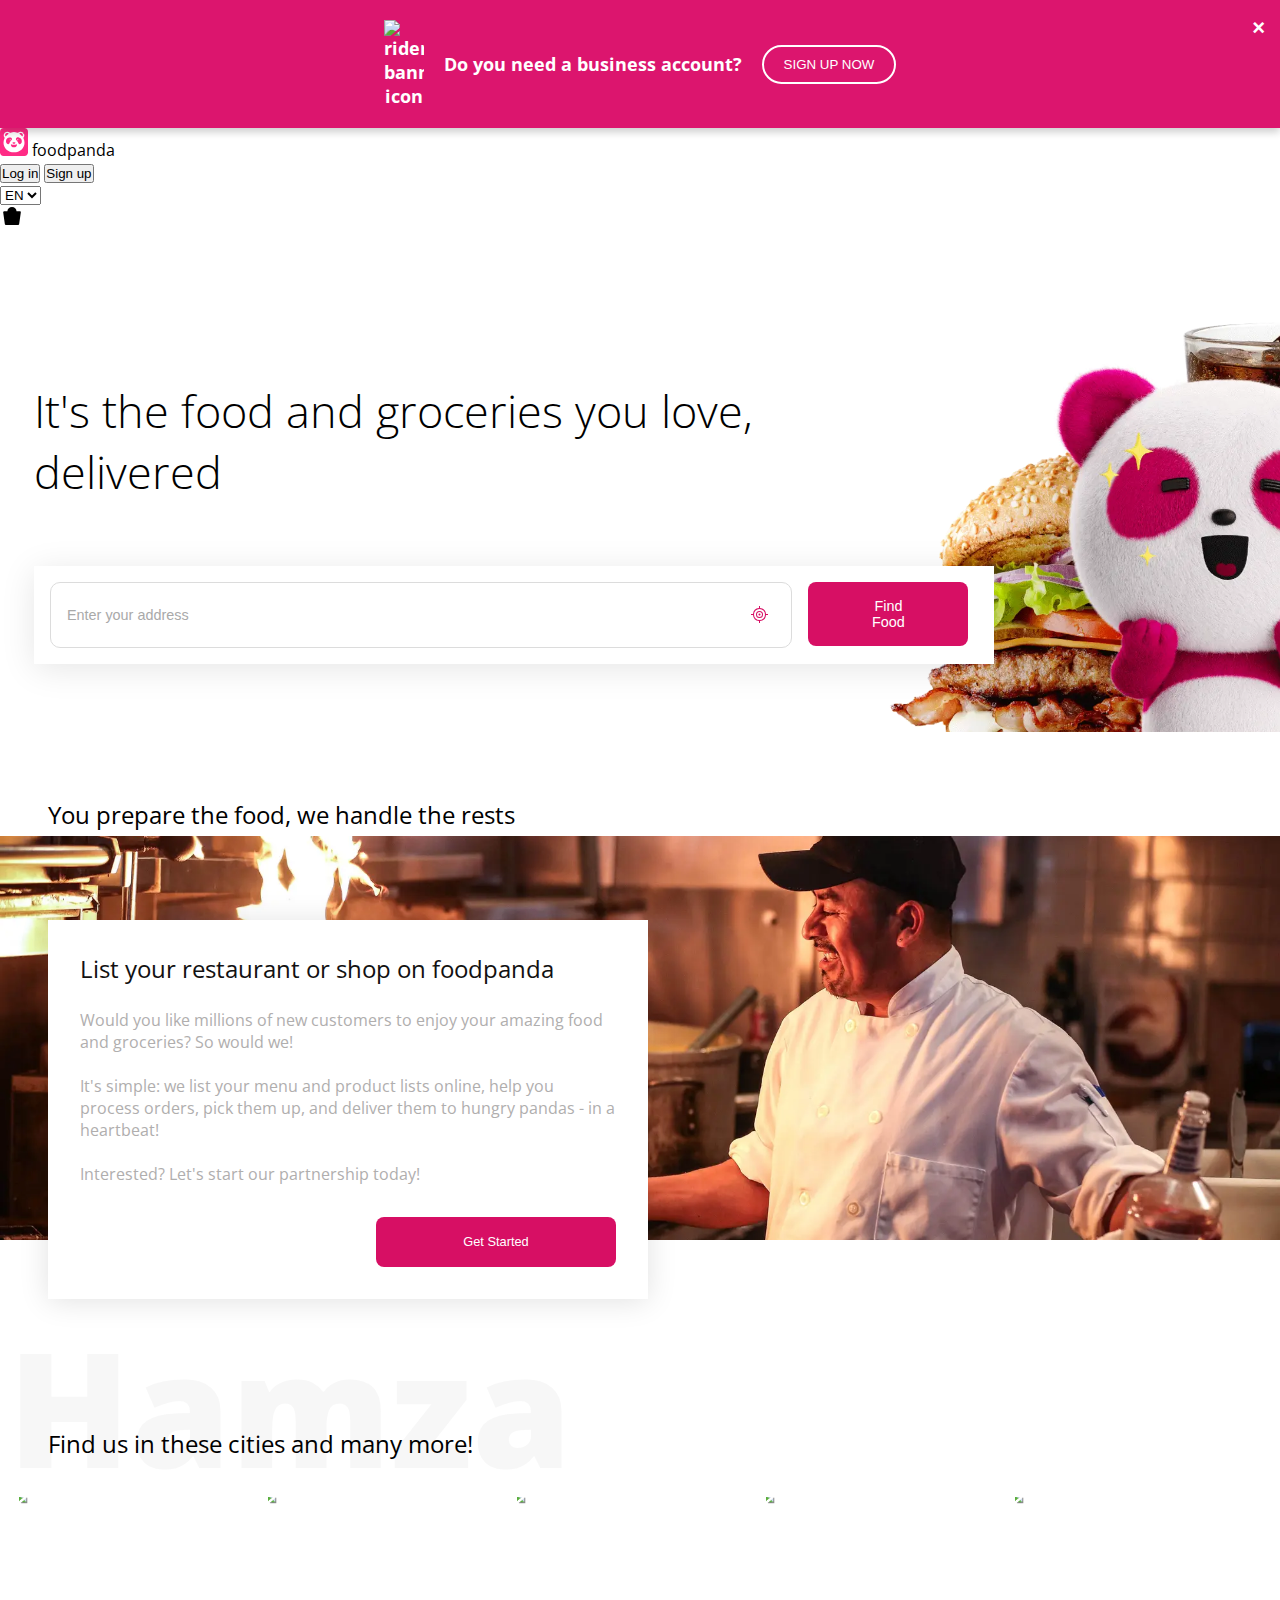
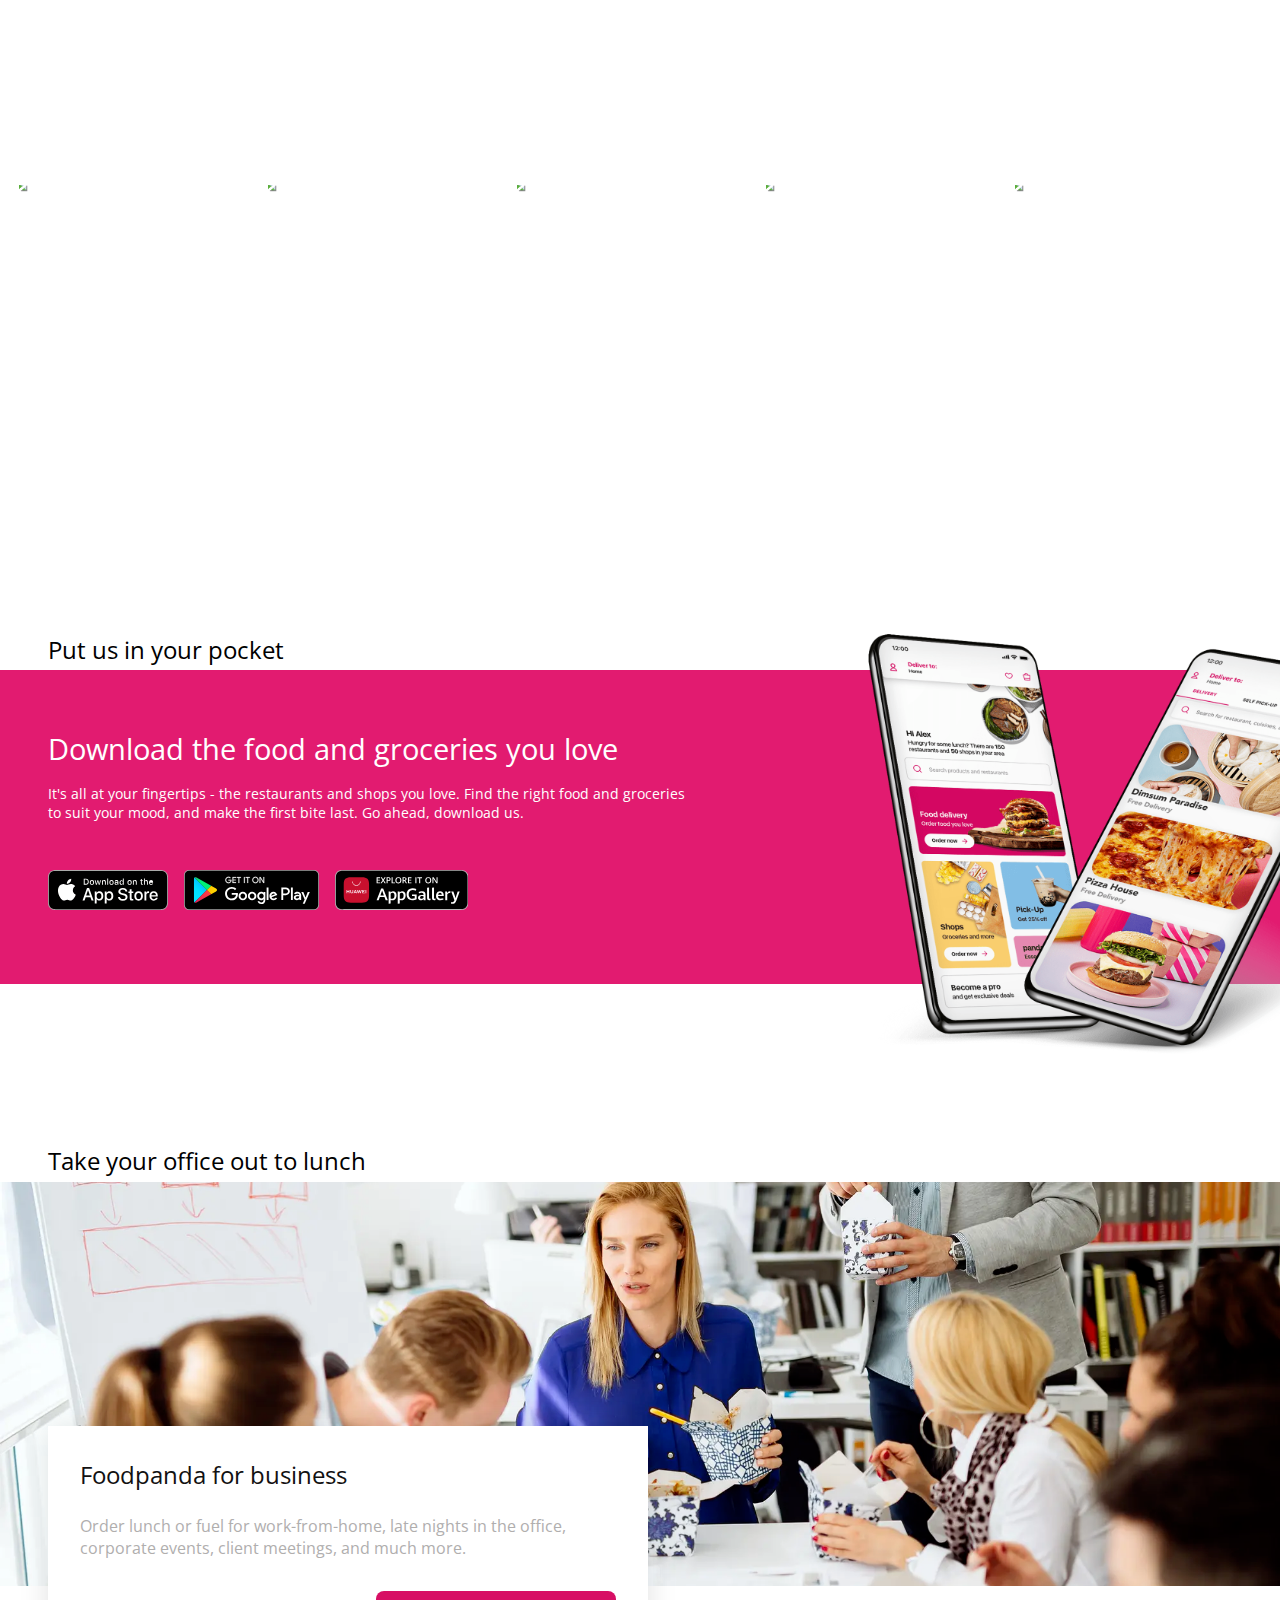
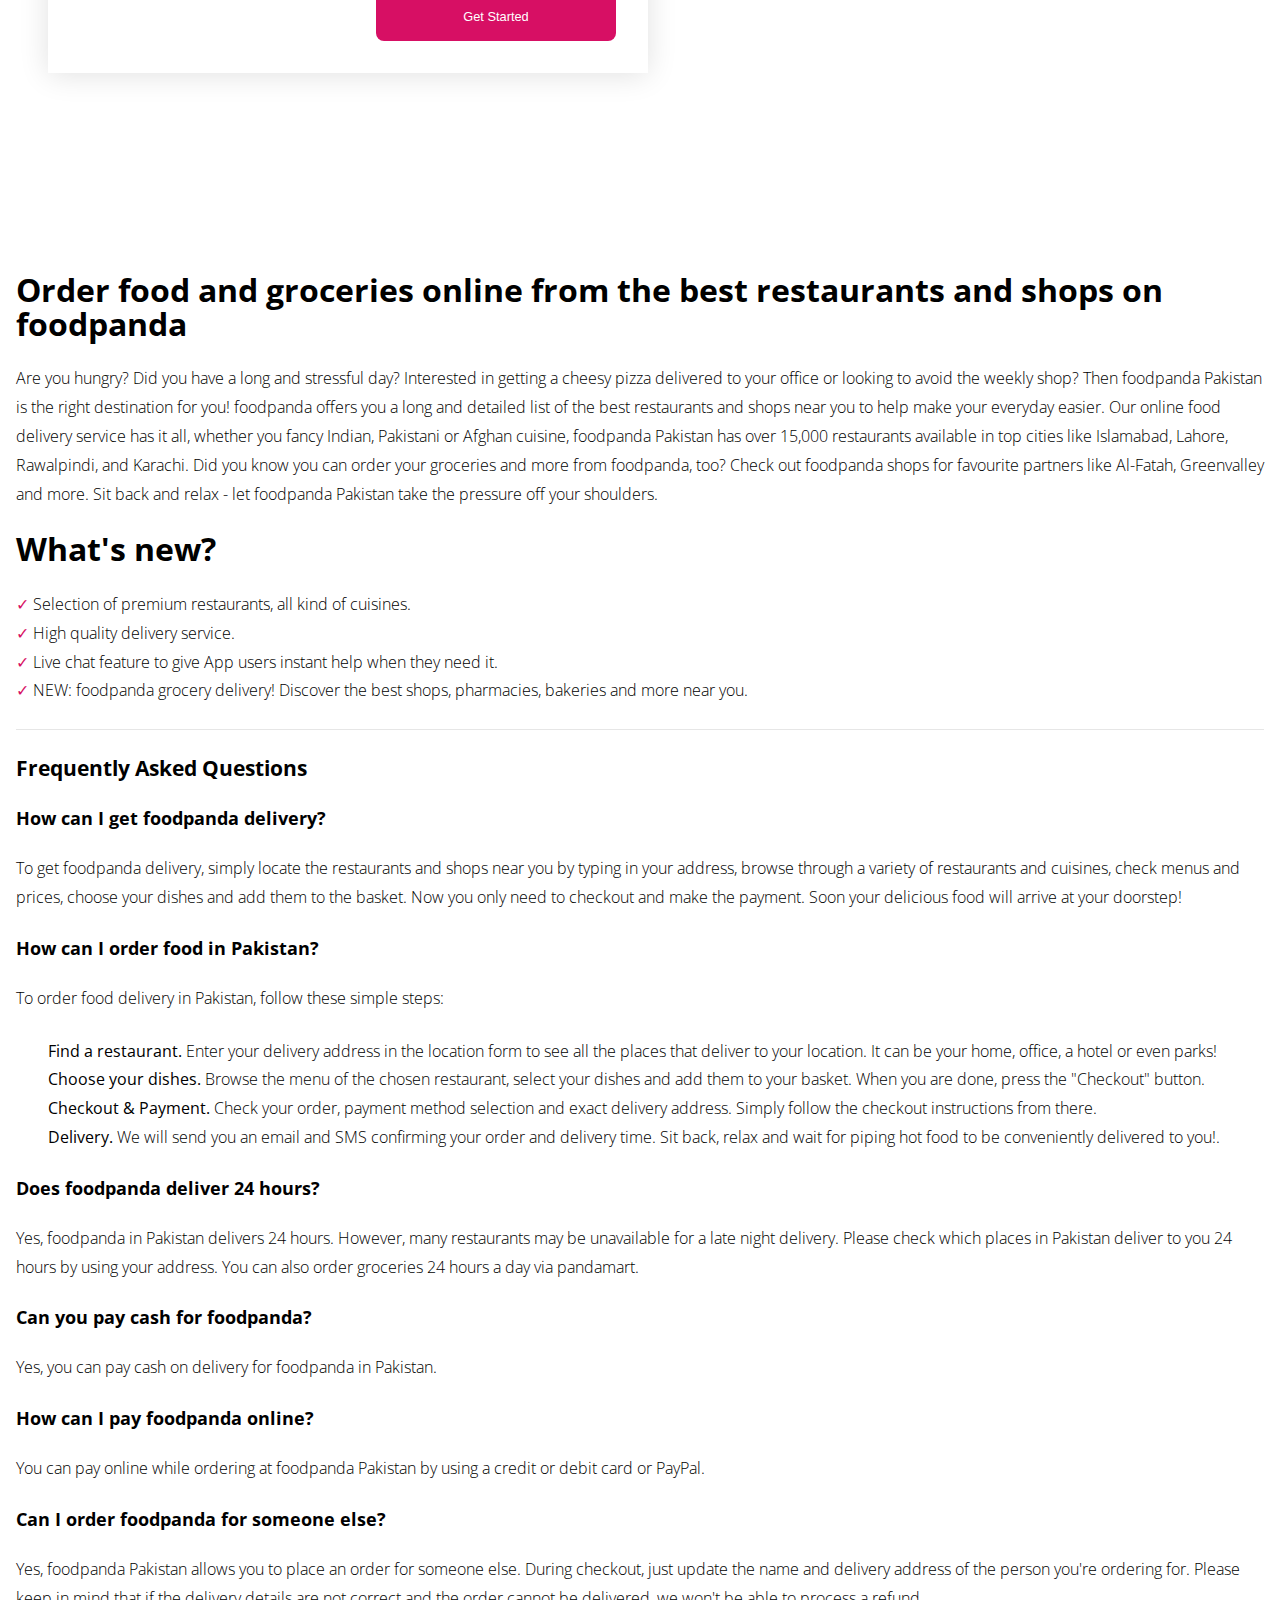
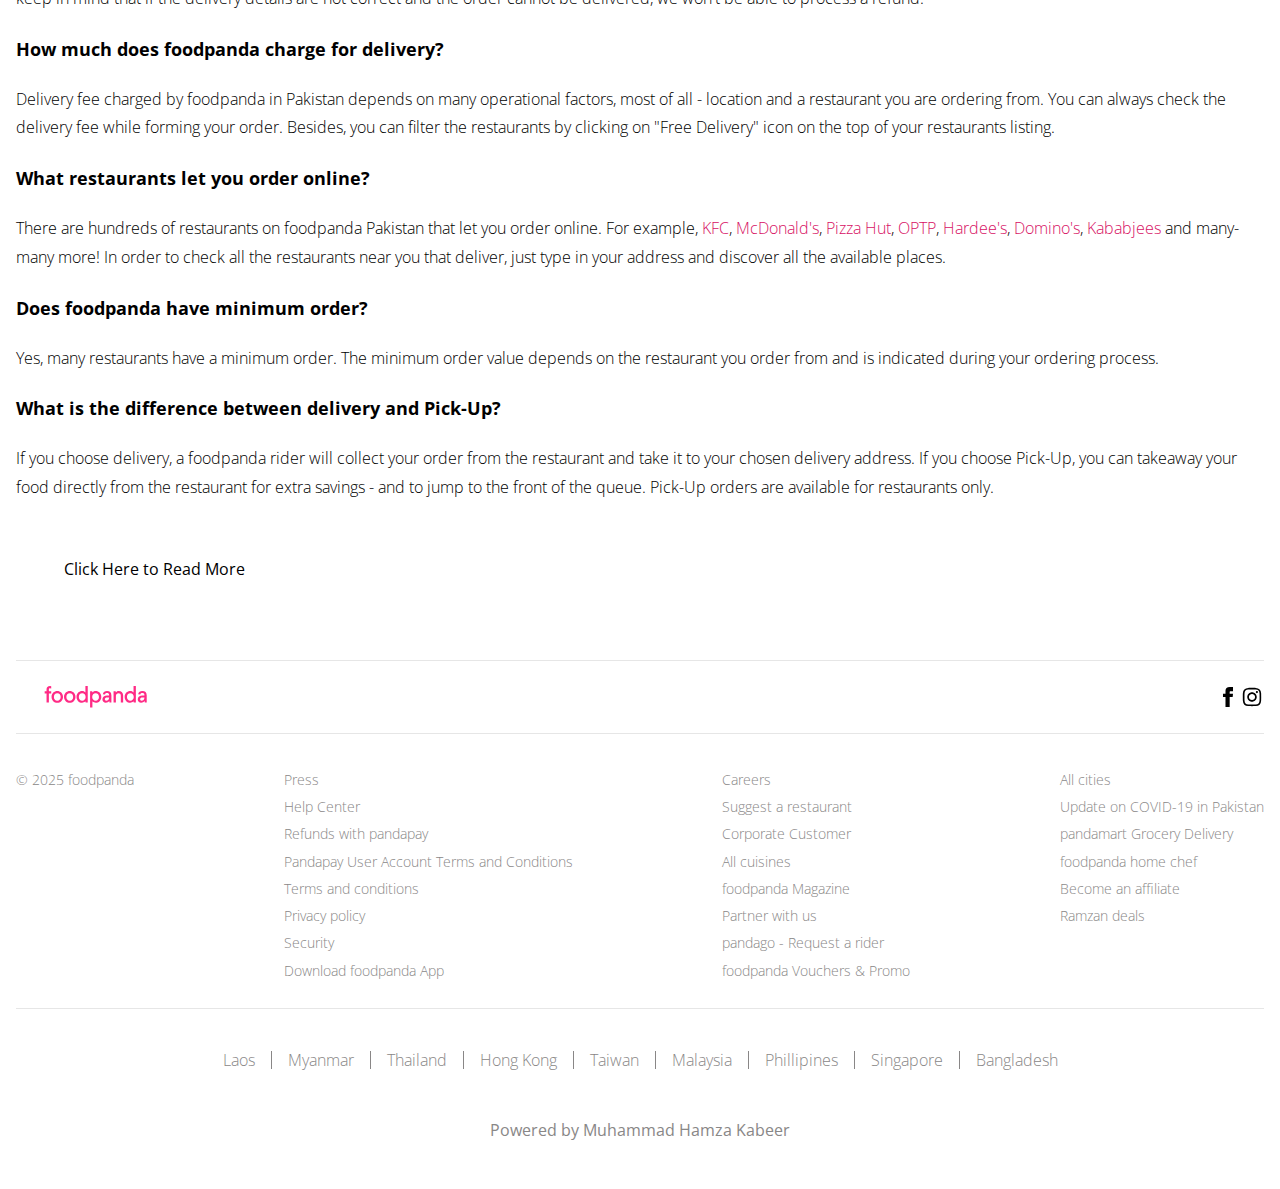
==== index.html @ baf52a38 "update" ====
<!DOCTYPE html>
<html lang="en">
  <head>
    <meta charset="UTF-8" />
    <meta http-equiv="X-UA-Compatible" content="IE=edge" />
    <meta name="viewport" content="width=device-width, initial-scale=1.0" />
    <link rel="icon" href="assets/images/favicon.png" type="image/png" />
    <title>Food Delivery in Pakistan | Order Food online on Foodpanda</title>
    <link rel="stylesheet" href="styles.css" />
    <link rel="preconnect" href="https://fonts.googleapis.com" />
    <link rel="preconnect" href="https://fonts.gstatic.com" crossorigin />
    <link
      href="https://fonts.googleapis.com/css2?family=Open+Sans:wght@300;400;500;600;700;800&display=swap"
      rel="stylesheet"
    />
    <style>
    .banner {
    display: flex;
    justify-content: center;
    align-items: center;
    gap: 20px;
    padding: 20px 40px;
    background-color: #dc156e;
    color: white;
    position: relative;
    box-shadow: 0 4px 8px rgba(0, 0, 0, 0.2);
    flex-wrap: wrap;
    text-align: center; /* Center text by default */
}

.banner-icon {
    margin-right: 10px;
    font-size: 24px;
}

.banner-text {
    display: flex;
    align-items: center;
    justify-content: center;
    font-size: 18px;
    font-weight: bold;
    text-align: center; /* Center text */
}

.signup-btn {
    padding: 10px 20px;
    background-color: transparent;
    border: 2px solid white;
    color: white;
    border-radius: 30px;
    cursor: pointer;
    transition: background-color 0.3s, transform 0.3s;
}

.signup-btn:hover {
    background-color: rgba(255, 255, 255, 0.2);
    transform: scale(1.05);
}

.close-btn {
    position: absolute;
    right: 15px;
    top: 15px;
    background: transparent;
    border: none;
    color: white;
    font-size: 22px;
    font-weight: bold;
    cursor: pointer;
    transition: color 0.3s;
}

.close-btn:hover {
    color: rgba(255, 255, 255, 0.7);
}

.button-bar {
    display: flex;
    justify-content: center; /* Center buttons on all screens */
    align-items: center;
    gap: 10px;
    padding: 10px 20px;
    background-color: white;
    box-shadow: 0 4px 8px rgba(0, 0, 0, 0.1);
    flex-wrap: wrap;
}

.button-bar button, .button-bar .dropdown, .button-bar .icon {
    background-color: transparent;
    border: 2px solid #e10061;
    padding: 5px 15px;
    border-radius: 20px;
    cursor: pointer;
    transition: background-color 0.3s, color 0.3s;
}

.button-bar .signup {
    background-color: #e10061;
    color: white;
}

.button-bar button:hover, .button-bar .dropdown:hover, .button-bar .icon:hover {
    background-color: #e10061;
    color: white;
}

.button-bar .dropdown, .button-bar .icon {
    border: none;
}

/* Media Queries for Small Screens */
@media (max-width: 600px) {
    .banner {
        padding: 10px 15px;
        flex-direction: column;
        gap: 8px;
    }

    .banner-text {
        font-size: 14px;
        margin: 5px 0;
    }

    .signup-btn {
        padding: 8px 12px;
        font-size: 14px;
        width: 100%; /* Full width on small screens */
        margin-top: 5px;
    }

    .close-btn {
        font-size: 18px;
        top: 10px;
        right: 10px;
    }

    .button-bar {
        gap: 5px;
        padding: 8px 10px;
        flex-direction: column; /* Stack buttons on small screens */
    }

    .button-bar button, .button-bar .dropdown, .button-bar .icon {
        padding: 6px 12px;
        font-size: 13px;
        width: 100%; /* Full width buttons */
    }
}


  </style>
  </head>
  <body>
    <div class="banner">
      <div class="banner-text">
        <img alt="rider-banner-icon" data-testid="rider-banner-icon" src="https://micro-assets.foodora.com/img/ic-rider-icon.svg" width="40px">&nbsp;&nbsp;&nbsp;
          Do you need a business account?
      </div>
      <button class="signup-btn">SIGN UP NOW</button>
      <button class="close-btn">&times;</button>
  </div>
<header class="fp-header">
        <!-- Logo -->
        <div class="fp-logo-container">
            <svg fill="none" xmlns="http://www.w3.org/2000/svg" viewBox="0 0 40 40" width="28" height="28" data-testid="brand-icon-icon" aria-hidden="true" focusable="false" class="logo-icon"><path d="M35 0H5C2.24 0 0 2.24 0 5v30c0 2.76 2.24 5 5 5h30c2.76 0 5-2.24 5-5V5c0-2.76-2.24-5-5-5Z" fill="#ff2b85"></path><path d="M14.58 17.53c.41-.04.71-.4.68-.81a.756.756 0 0 0-.81-.68c-.39.03-.68.35-.68.74.02.43.38.76.81.75Zm10.44-1.33c.12-.09.25-.14.4-.16.43-.02.79.32.81.75 0 .41-.33.75-.75.75s-.75-.33-.75-.75c0-.23.11-.45.29-.59Z" fill="#fff"></path><path fill-rule="evenodd" clip-rule="evenodd" d="M33.51 14.52v-.03c-.15-.3-.1-.65.12-.9a4.983 4.983 0 0 0 .89-4.78c-.06-.19-.34-.24-.61-.29-.26-.05-.52-.09-.62-.26-.09-.15-.06-.38 0-.63.02-.07.03-.13.04-.2.05-.26.07-.51-.06-.64s-.28-.26-.42-.37l-.09-.07c-1-.74-2.23-1.1-3.47-1.03-1.08.05-2.23.41-3.06 1.14-.4.29-.92.37-1.39.22l-.07-.02c-.84-.3-1.7-.52-2.58-.66a14.28 14.28 0 0 0-6.95.66h-.05c-.45.18-.96.1-1.35-.19-1.55-1.37-4.68-1.71-6.72.01-2.23 1.88-2.36 5.17-.71 7.1.22.25.26.6.12.9-.98 2-1.5 4.2-1.51 6.43 0 7.97 6.72 13.77 15 13.77 8.28 0 15-5.8 15-13.77 0-2.22-.52-4.41-1.49-6.41 0 0 0 .02-.01.02h-.01ZM19.9 20.19c1.19 0 2.15.26 2.15.72 0 .46-.96 1.5-2.15 1.5s-2.15-1.04-2.15-1.5c0-.46.96-.72 2.15-.72ZM7.86 11.8a.578.578 0 0 1-.18-.2c-.02-.03-.04-.07-.06-.1-.36-.66-.45-1.44-.23-2.16.42-1.41 1.92-2.24 3.35-2.05.37.05.74.17 1.07.35.14.08.26.17.37.28.04.04.08.09.1.15.02.09 0 .18-.07.25-.06.06-.14.11-.22.15-1.37.8-2.49 1.95-3.52 3.14-.17.19-.35.37-.61.19Zm3.66 11.33c-1.24-.14-2.32-1.45-2.73-2.77-.18-.58-.61-3.26 1.31-5.2.64-.64 1.54-1.21 2.79-1.59.41-.1.82-.15 1.24-.15.62 0 1.36.1 1.95.53 1.24.91 1.26 2.44.52 3.23s-2.4 2.59-2.83 4.06c-.42 1.47-1.01 2.04-2.26 1.9 0 0 .01-.01.01 0v-.01Zm8.4 4.43h-.04c-2.39-.01-4.32-1.7-4.32-3.4 0-.59.26-.89.89-.73.37.09 1.89.48 3.27.48h.35c1.35 0 2.82-.37 3.24-.48h.03c.64-.16.89.14.89.72 0 1.7-1.93 3.39-4.32 3.4h.01v.01Zm11.09-7.22c-.41 1.32-1.49 2.63-2.73 2.77-1.24.14-1.83-.42-2.26-1.9-.43-1.47-2.09-3.28-2.83-4.07-.74-.78-.72-2.32.52-3.23.58-.43 1.33-.53 1.95-.53.42 0 .83.05 1.24.15 1.25.38 2.15.94 2.79 1.58 1.92 1.94 1.49 4.62 1.31 5.2 0 0 .01.03 0 .03h.01Zm1.37-8.84-.06.1a.86.86 0 0 1-.18.2c-.26.18-.44 0-.61-.19-1.03-1.19-2.15-2.34-3.52-3.14a1.07 1.07 0 0 1-.22-.15.33.33 0 0 1-.08-.25c.02-.06.05-.11.1-.15.11-.11.23-.21.37-.28.33-.18.7-.3 1.07-.35 1.43-.19 2.93.64 3.35 2.05.21.72.13 1.5-.23 2.16h.01Z" fill="#fff"></path></svg>
                <path d="M35 0H5C2.24 0 0 2.24 0 5v30c0 2.76 2.24 5 5 5h30c2.76 0 5-2.24 5-5V5c0-2.76-2.24-5-5-5Z" fill="#ff2b85"></path>
                <path d="M14.58 17.53c.41-.04.71-.4.68-.81a.756.756 0 0 0-.81-.68c-.39.03-.68.35-.68.74.02.43.38.76.81.75Zm10.44-1.33c.12-.09.25-.14.4-.16.43-.02.79.32.81.75 0 .41-.33.75-.75.75s-.75-.33-.75-.75c0-.23.11-.45.29-.59Z" fill="#fff"></path>
            </svg>
            <span class="fp-logo-text">foodpanda</span>
        </div>
        <!-- Right Section -->
        <div class="fp-right-section">
            <button class="fp-login-btn">Log in</button>
            <button class="fp-signup-btn">Sign up</button>
            <div class="fp-language-select">
                <select>
                    <option value="">EN</option>
                    <option value="">FR</option>
                    <option value="">ES</option>
                    <option value="">DE</option>
                </select>
            </div>
            <div class="fp-cart-icon">
                <svg xmlns="http://www.w3.org/2000/svg" width="24" height="24" fill="currentColor" viewBox="0 0 24 24" style="cursor: pointer;">
                    <path d="M12.0021 2C14.5418 2 16.4241 3.6512 16.5538 6.15854H19.8491C20.4014 6.15854 20.8491 6.60625 20.8491 7.15854C20.8491 7.20585 20.8457 7.25311 20.8391 7.29996L19.1248 19.1414C19.0544 19.6341 18.6325 20 18.1348 20H5.86942C5.37176 20 4.94984 19.6341 4.87947 19.1414L3.16518 7.29996C3.08707 6.75322 3.46697 6.24669 4.0137 6.16859C4.06055 6.16189 4.10781 6.15854 4.15513 6.15854L7.36129 6.16397C7.49108 3.65663 9.46248 2 12.0021 2Z"></path>
                </svg>
            </div>
        </div>
    </header>
    

    <main>
      <!-- Hero -->
      <section class="hero">
        <div class="bg-wrapper"></div>
        <div class="max-w-xl">
          <h3>It's the food and groceries you love, delivered</h3>
          <div class="actions">
            <div class="input-container">
              <input type="text" placeholder="Enter your address" />
              <svg
                aria-hidden="true"
                focusable="false"
                class="fl-neutral-secondary"
                width="24"
                height="24"
                xmlns="http://www.w3.org/2000/svg"
                xmlns:xlink="http://www.w3.org/1999/xlink"
                viewBox="0 0 24 24"
                id="locate-me"
              >
                <defs>
                  <path
                    fill="#d70f64"
                    d="M11.5 18a5.5 5.5 0 100-11 5.5 5.5 0 000 11zM12 4v2.019a6.501 6.501 0 015.981 5.982L20 12v1h-2.019a6.501 6.501 0 01-5.98 5.981L12 21h-1v-2.019a6.501 6.501 0 01-5.981-5.98L3 13v-1h2.019A6.501 6.501 0 0111 6.02L11 4h1zm-.5 11a2.5 2.5 0 100-5 2.5 2.5 0 000 5zm0 1a3.5 3.5 0 110-7 3.5 3.5 0 010 7zm0-2.5a1 1 0 100-2 1 1 0 000 2z"
                    id="sIcLocateRound"
                  ></path>
                </defs>
                <use xlink:href="#sIcLocateRound" fill-rule="evenodd"></use>
              </svg>
            </div>
            <button>Find Food</button>
          </div>
        </div>
      </section>

      <!-- Partners -->
      <section class="partners">
        <div class="max-w-xl">
          
          <p class="caption">You prepare the food, we handle the rests</p>
        </div>

        <div class="background-image"></div>
        <div class="max-w-xl">
          <div class="content">
            <p class="header-text">List your restaurant or shop on foodpanda</p>
            <p>
              Would you like millions of new customers to enjoy your amazing
              food and groceries? So would we!
            </p>
            <br />
            <p>
              It's simple: we list your menu and product lists online, help you
              process orders, pick them up, and deliver them to hungry pandas -
              in a heartbeat!
            </p>
            <br />
            <p>Interested? Let's start our partnership today!</p>
            <button>Get Started</button>
          </div>
        </div>
      </section>

      <!-- Cities -->
      <section class="partners cities">
        <div class="max-w-xl">
          <p class="backdrop-text">Hamza</p>
          <p class="caption">Find us in these cities and many more!</p>
          <div class="container">
            <div class="card K">
              <img
                src="https://images.deliveryhero.io/image/foodpanda/city-tile-pk/Karachi.jpg?width=400&height=400"
                alt=""
              />
              <p>Karachi</p>
              <span class="arrow-box"
                ><svg
                  class="svg-stroke-container"
                  aria-hidden="true"
                  focusable="false"
                  xmlns="http://www.w3.org/2000/svg"
                  width="20"
                  height="18"
                  viewBox="0 0 20 18"
                >
                  <g
                    fill="none"
                    fill-rule="evenodd"
                    stroke="#FFFFFF"
                    stroke-width="2"
                    transform="translate(1 1)"
                    stroke-linecap="round"
                  >
                    <path d="M0,8 L17.5,8"></path>
                    <polyline
                      points="4.338 13.628 15.628 13.628 15.628 2.338"
                      stroke-linejoin="round"
                      transform="rotate(-45 9.983 7.983)"
                    ></polyline>
                  </g>
                </svg>
              </span>
            </div>

            <div class="card L">
              <img
                src="https://images.deliveryhero.io/image/foodpanda/city-tile-pk/Lahore.jpg?width=400&height=400"
                alt=""
              />
              <p>Lahore</p>
              <span class="arrow-box"
                ><svg
                  class="svg-stroke-container"
                  aria-hidden="true"
                  focusable="false"
                  xmlns="http://www.w3.org/2000/svg"
                  width="20"
                  height="18"
                  viewBox="0 0 20 18"
                >
                  <g
                    fill="none"
                    fill-rule="evenodd"
                    stroke="#FFFFFF"
                    stroke-width="2"
                    transform="translate(1 1)"
                    stroke-linecap="round"
                  >
                    <path d="M0,8 L17.5,8"></path>
                    <polyline
                      points="4.338 13.628 15.628 13.628 15.628 2.338"
                      stroke-linejoin="round"
                      transform="rotate(-45 9.983 7.983)"
                    ></polyline>
                  </g>
                </svg>
              </span>
            </div>

            <div class="card I">
              <img
                src="https://images.deliveryhero.io/image/foodpanda/city-tile-pk/Islamabad.jpg?width=400&height=400"
                alt=""
              />
              <p>Islamabad</p>
              <span class="arrow-box"
                ><svg
                  class="svg-stroke-container"
                  aria-hidden="true"
                  focusable="false"
                  xmlns="http://www.w3.org/2000/svg"
                  width="20"
                  height="18"
                  viewBox="0 0 20 18"
                >
                  <g
                    fill="none"
                    fill-rule="evenodd"
                    stroke="#FFFFFF"
                    stroke-width="2"
                    transform="translate(1 1)"
                    stroke-linecap="round"
                  >
                    <path d="M0,8 L17.5,8"></path>
                    <polyline
                      points="4.338 13.628 15.628 13.628 15.628 2.338"
                      stroke-linejoin="round"
                      transform="rotate(-45 9.983 7.983)"
                    ></polyline>
                  </g>
                </svg>
              </span>
            </div>

            <div class="card R">
              <img
                src="https://images.deliveryhero.io/image/foodpanda/city-tile-pk/Rawalpindi.jpg?width=400&height=400"
                alt=""
              />
              <p>Rawalpindi</p>
              <span class="arrow-box"
                ><svg
                  class="svg-stroke-container"
                  aria-hidden="true"
                  focusable="false"
                  xmlns="http://www.w3.org/2000/svg"
                  width="20"
                  height="18"
                  viewBox="0 0 20 18"
                >
                  <g
                    fill="none"
                    fill-rule="evenodd"
                    stroke="#FFFFFF"
                    stroke-width="2"
                    transform="translate(1 1)"
                    stroke-linecap="round"
                  >
                    <path d="M0,8 L17.5,8"></path>
                    <polyline
                      points="4.338 13.628 15.628 13.628 15.628 2.338"
                      stroke-linejoin="round"
                      transform="rotate(-45 9.983 7.983)"
                    ></polyline>
                  </g>
                </svg>
              </span>
            </div>

            <div class="card F">
              <img
                src="https://images.deliveryhero.io/image/foodpanda/city-tile-pk/Faisalabad.jpg?width=400&height=400"
                alt=""
              />
              <p>Faisalabad</p>
              <span class="arrow-box"
                ><svg
                  class="svg-stroke-container"
                  aria-hidden="true"
                  focusable="false"
                  xmlns="http://www.w3.org/2000/svg"
                  width="20"
                  height="18"
                  viewBox="0 0 20 18"
                >
                  <g
                    fill="none"
                    fill-rule="evenodd"
                    stroke="#FFFFFF"
                    stroke-width="2"
                    transform="translate(1 1)"
                    stroke-linecap="round"
                  >
                    <path d="M0,8 L17.5,8"></path>
                    <polyline
                      points="4.338 13.628 15.628 13.628 15.628 2.338"
                      stroke-linejoin="round"
                      transform="rotate(-45 9.983 7.983)"
                    ></polyline>
                  </g>
                </svg>
              </span>
            </div>

            <div class="card M">
              <img
                src="https://images.deliveryhero.io/image/foodpanda/city-tile-pk/Multan.jpg?width=400&height=400"
                alt=""
              />
              <p>Multan</p>
              <span class="arrow-box"
                ><svg
                  class="svg-stroke-container"
                  aria-hidden="true"
                  focusable="false"
                  xmlns="http://www.w3.org/2000/svg"
                  width="20"
                  height="18"
                  viewBox="0 0 20 18"
                >
                  <g
                    fill="none"
                    fill-rule="evenodd"
                    stroke="#FFFFFF"
                    stroke-width="2"
                    transform="translate(1 1)"
                    stroke-linecap="round"
                  >
                    <path d="M0,8 L17.5,8"></path>
                    <polyline
                      points="4.338 13.628 15.628 13.628 15.628 2.338"
                      stroke-linejoin="round"
                      transform="rotate(-45 9.983 7.983)"
                    ></polyline>
                  </g>
                </svg>
              </span>
            </div>

            <div class="card H">
              <img
                src="https://images.deliveryhero.io/image/foodpanda/city-tile-pk/Hyderabad.jpg?width=400&height=400"
                alt=""
              />
              <p>Hyderabad</p>
              <span class="arrow-box"
                ><svg
                  class="svg-stroke-container"
                  aria-hidden="true"
                  focusable="false"
                  xmlns="http://www.w3.org/2000/svg"
                  width="20"
                  height="18"
                  viewBox="0 0 20 18"
                >
                  <g
                    fill="none"
                    fill-rule="evenodd"
                    stroke="#FFFFFF"
                    stroke-width="2"
                    transform="translate(1 1)"
                    stroke-linecap="round"
                  >
                    <path d="M0,8 L17.5,8"></path>
                    <polyline
                      points="4.338 13.628 15.628 13.628 15.628 2.338"
                      stroke-linejoin="round"
                      transform="rotate(-45 9.983 7.983)"
                    ></polyline>
                  </g>
                </svg>
              </span>
            </div>

            <div class="card S">
              <img
                src="https://images.deliveryhero.io/image/foodpanda/city-tile-pk/Sialkot.jpg?width=400&height=400"
                alt=""
              />
              <p>Sialkot</p>
              <span class="arrow-box"
                ><svg
                  class="svg-stroke-container"
                  aria-hidden="true"
                  focusable="false"
                  xmlns="http://www.w3.org/2000/svg"
                  width="20"
                  height="18"
                  viewBox="0 0 20 18"
                >
                  <g
                    fill="none"
                    fill-rule="evenodd"
                    stroke="#FFFFFF"
                    stroke-width="2"
                    transform="translate(1 1)"
                    stroke-linecap="round"
                  >
                    <path d="M0,8 L17.5,8"></path>
                    <polyline
                      points="4.338 13.628 15.628 13.628 15.628 2.338"
                      stroke-linejoin="round"
                      transform="rotate(-45 9.983 7.983)"
                    ></polyline>
                  </g>
                </svg>
              </span>
            </div>

            <div class="card P">
              <img
                src="https://images.deliveryhero.io/image/foodpanda/city-tile-pk/Peshawar.jpg?width=400&height=400"
                alt=""
              />
              <p>Peshawar</p>
              <span class="arrow-box"
                ><svg
                  class="svg-stroke-container"
                  aria-hidden="true"
                  focusable="false"
                  xmlns="http://www.w3.org/2000/svg"
                  width="20"
                  height="18"
                  viewBox="0 0 20 18"
                >
                  <g
                    fill="none"
                    fill-rule="evenodd"
                    stroke="#FFFFFF"
                    stroke-width="2"
                    transform="translate(1 1)"
                    stroke-linecap="round"
                  >
                    <path d="M0,8 L17.5,8"></path>
                    <polyline
                      points="4.338 13.628 15.628 13.628 15.628 2.338"
                      stroke-linejoin="round"
                      transform="rotate(-45 9.983 7.983)"
                    ></polyline>
                  </g>
                </svg>
              </span>
            </div>

            <div class="card S">
              <img
                src="https://images.deliveryhero.io/image/foodpanda/city-tile-pk/Sukkur.jpg?width=400&height=400"
                alt=""
              />
              <p>Sukhur</p>
              <span class="arrow-box"
                ><svg
                  class="svg-stroke-container"
                  aria-hidden="true"
                  focusable="false"
                  xmlns="http://www.w3.org/2000/svg"
                  width="20"
                  height="18"
                  viewBox="0 0 20 18"
                >
                  <g
                    fill="none"
                    fill-rule="evenodd"
                    stroke="#FFFFFF"
                    stroke-width="2"
                    transform="translate(1 1)"
                    stroke-linecap="round"
                  >
                    <path d="M0,8 L17.5,8"></path>
                    <polyline
                      points="4.338 13.628 15.628 13.628 15.628 2.338"
                      stroke-linejoin="round"
                      transform="rotate(-45 9.983 7.983)"
                    ></polyline>
                  </g>
                </svg>
              </span>
            </div>
          </div>
        </div>
      </section>

      <!-- App -->
      <section class="partners app">
        <div class="max-w-xl">
      
          <p class="caption">Put us in your pocket</p>
        </div>
        <div class="container">
          <div class="max-w-xl">
            <div class="image-container">
              <img src="assets/images/phones.png" alt="" />
            </div>
            <div class="content-container">
              <p class="sub-heading">
                Download the food and groceries you love
              </p>
              <p class="text">
                It's all at your fingertips - the restaurants and shops you
                love. Find the right food and groceries to suit your mood, and
                make the first bite last. Go ahead, download us.
              </p>
              <div class="buttons-container">
                <!-- App Store Button -->
                <svg
                  aria-hidden="true"
                  focusable="false"
                  width="120"
                  height="40"
                  viewBox="0 0 120 40"
                  xmlns="http://www.w3.org/2000/svg"
                >
                  <g fill="none" fill-rule="evenodd">
                    <path
                      d="M110.443 0H9.562c-.368 0-.731 0-1.098.002-.307.002-.612.008-.922.013-.668.016-1.343.057-2.01.176a6.462 6.462 0 00-4.711 3.43 6.623 6.623 0 00-.626 1.905C.075 6.19.032 6.861.015 7.53c-.009.308-.01.616-.015.922v23.139c.005.31.006.611.015.921.017.671.06 1.342.18 2.004.117.671.314 1.3.626 1.907a6.24 6.24 0 001.183 1.616 6.293 6.293 0 001.622 1.18c.612.312 1.236.51 1.906.632.667.119 1.342.158 2.01.176.31.007.615.011.922.011.367.002.73.002 1.098.002h100.881c.362 0 .727 0 1.087-.002.307 0 .62-.004.926-.011.672-.018 1.346-.057 2.005-.176a6.854 6.854 0 001.914-.632 6.328 6.328 0 001.622-1.18c.477-.47.875-1.02 1.184-1.616a6.563 6.563 0 00.62-1.907c.125-.662.163-1.333.188-2.004.003-.31.003-.611.003-.921.008-.365.008-.726.008-1.096V9.545c0-.366 0-.73-.008-1.093 0-.306 0-.614-.003-.922-.025-.67-.063-1.34-.188-2.004a6.58 6.58 0 00-.62-1.904 6.489 6.489 0 00-2.806-2.803A6.845 6.845 0 00114.46.19c-.66-.119-1.333-.16-2.005-.176-.306-.005-.619-.011-.926-.013C111.17 0 110.805 0 110.443 0"
                      fill="#A9AAA9"
                    ></path>
                    <path
                      d="M8.469 39.164c-.306 0-.604-.004-.907-.01-.561-.016-1.226-.048-1.875-.164a5.889 5.889 0 01-1.66-.549 5.388 5.388 0 01-1.402-1.017 5.335 5.335 0 01-1.024-1.398 5.75 5.75 0 01-.544-1.659C.935 33.694.904 33.011.89 32.49a76.244 76.244 0 01-.015-.913V8.452s.01-.691.015-.894c.014-.525.045-1.208.166-1.874a5.724 5.724 0 01.545-1.664 5.343 5.343 0 011.018-1.4 5.583 5.583 0 013.064-1.568c.676-.12 1.36-.151 1.881-.164L8.47.876h103.056l.916.013c.514.012 1.2.043 1.864.162a5.987 5.987 0 011.676.549c.514.263.985.606 1.395 1.017a5.54 5.54 0 011.027 1.405 5.8 5.8 0 01.537 1.65c.115.632.151 1.28.174 1.89.003.283.003.588.003.89.009.376.009.733.009 1.094v20.95c0 .363 0 .718-.01 1.076 0 .325 0 .623-.003.93-.022.59-.058 1.238-.172 1.855a5.75 5.75 0 01-.541 1.672c-.27.52-.614.99-1.018 1.387-.415.419-.886.76-1.403 1.023a5.883 5.883 0 01-1.674.55c-.642.117-1.307.15-1.874.164-.293.007-.602.011-.9.011l-1.088.002L8.47 39.164"
                      fill="#000"
                    ></path>
                    <path
                      d="M24.839 20.321c-.026-2.753 2.258-4.094 2.363-4.157-1.293-1.882-3.3-2.139-4.003-2.159-1.684-.177-3.316 1.006-4.175 1.006-.874 0-2.195-.989-3.618-.959-1.831.028-3.546 1.087-4.485 2.73-1.94 3.352-.493 8.278 1.364 10.987.93 1.327 2.016 2.81 3.438 2.756 1.39-.057 1.91-.885 3.59-.885 1.663 0 2.15.885 3.6.852 1.492-.024 2.433-1.333 3.33-2.672 1.074-1.52 1.506-3.02 1.523-3.095-.035-.012-2.9-1.102-2.927-4.404M22.099 12.223c.748-.934 1.26-2.204 1.118-3.494-1.083.048-2.437.747-3.217 1.661-.69.805-1.306 2.124-1.147 3.365 1.216.09 2.466-.613 3.246-1.532M42.42 27.167h-4.746l-1.14 3.36h-2.01l4.496-12.43h2.09l4.495 12.43H43.56z"
                      fill="#FFFFFE"
                    ></path>
                    <path
                      fill="#000"
                      d="M38.166 25.617h3.762l-1.855-5.453h-.05z"
                    ></path>
                    <path
                      d="M55.315 25.996c0 2.816-1.51 4.626-3.79 4.626-1.293 0-2.32-.578-2.856-1.586h-.043v4.488h-1.864v-12.06h1.804v1.507h.034c.519-.972 1.624-1.602 2.891-1.602 2.305 0 3.824 1.818 3.824 4.627z"
                      fill="#FFFFFE"
                    ></path>
                    <path
                      d="M53.4 25.996c0-1.835-.951-3.041-2.4-3.041-1.424 0-2.382 1.231-2.382 3.041 0 1.826.958 3.049 2.382 3.049 1.449 0 2.4-1.198 2.4-3.049z"
                      fill="#000"
                    ></path>
                    <path
                      d="M65.307 25.996c0 2.816-1.51 4.626-3.789 4.626-1.293 0-2.32-.578-2.856-1.586h-.043v4.488h-1.864v-12.06h1.804v1.507h.034c.519-.972 1.623-1.602 2.891-1.602 2.305 0 3.823 1.818 3.823 4.627z"
                      fill="#FFFFFE"
                    ></path>
                    <path
                      d="M63.391 25.996c0-1.835-.95-3.041-2.398-3.041-1.424 0-2.382 1.231-2.382 3.041 0 1.826.958 3.049 2.382 3.049 1.449 0 2.398-1.198 2.398-3.049z"
                      fill="#000"
                    ></path>
                    <path
                      d="M71.912 27.063c.138 1.233 1.338 2.042 2.977 2.042 1.571 0 2.701-.809 2.701-1.92 0-.966-.682-1.543-2.295-1.939l-1.615-.388c-2.286-.552-3.348-1.619-3.348-3.352 0-2.144 1.873-3.617 4.532-3.617 2.631 0 4.435 1.473 4.495 3.617h-1.881c-.112-1.24-1.14-1.989-2.64-1.989-1.503 0-2.53.758-2.53 1.86 0 .88.656 1.397 2.262 1.793l1.372.335c2.555.604 3.617 1.628 3.617 3.447 0 2.325-1.856 3.782-4.808 3.782-2.761 0-4.627-1.423-4.747-3.671h1.908M83.58 19.32v2.143h1.727v1.474H83.58v4.996c0 .777.346 1.138 1.105 1.138.19 0 .492-.026.613-.043v1.464c-.207.053-.62.087-1.035.087-1.838 0-2.555-.69-2.555-2.447v-5.195h-1.32v-1.474h1.32V19.32h1.872M86.307 25.996c0-2.852 1.682-4.644 4.306-4.644 2.632 0 4.307 1.792 4.307 4.644 0 2.859-1.666 4.643-4.307 4.643-2.64 0-4.306-1.784-4.306-4.643z"
                      fill="#FFFFFE"
                    ></path>
                    <path
                      d="M93.02 25.996c0-1.956-.897-3.111-2.407-3.111s-2.407 1.163-2.407 3.111c0 1.964.896 3.11 2.407 3.11 1.51 0 2.407-1.146 2.407-3.11z"
                      fill="#000"
                    ></path>
                    <path
                      d="M96.456 21.463h1.778v1.543h.043c.285-1.025 1.113-1.637 2.183-1.637.268 0 .492.035.64.07v1.74c-.148-.06-.476-.113-.838-.113-1.2 0-1.942.81-1.942 2.085v5.375h-1.864v-9.063M109.691 27.865c-.25 1.645-1.855 2.774-3.909 2.774-2.641 0-4.28-1.766-4.28-4.6 0-2.843 1.648-4.687 4.202-4.687 2.512 0 4.091 1.723 4.091 4.47v.638h-6.413v.113c0 1.55.976 2.566 2.443 2.566 1.035 0 1.847-.49 2.097-1.274h1.77z"
                      fill="#FFFFFE"
                    ></path>
                    <path
                      d="M103.391 25.16h4.54c-.044-1.387-.932-2.3-2.227-2.3-1.286 0-2.217.93-2.313 2.3z"
                      fill="#000"
                    ></path>
                    <path
                      d="M37.932 8.74c1.775 0 2.816 1.088 2.816 2.968 0 1.908-1.033 3.005-2.816 3.005h-2.16V8.74h2.16z"
                      fill="#FFFFFE"
                    ></path>
                    <path
                      d="M36.7 13.868h1.129c1.251 0 1.972-.778 1.972-2.148 0-1.35-.733-2.136-1.972-2.136H36.7v4.284z"
                      fill="#000"
                    ></path>
                    <path
                      d="M41.798 12.456c0-1.452.812-2.338 2.131-2.338 1.315 0 2.128.886 2.128 2.338 0 1.462-.81 2.344-2.128 2.344-1.323 0-2.131-.882-2.131-2.344z"
                      fill="#FFFFFE"
                    ></path>
                    <path
                      d="M45.14 12.456c0-.977-.44-1.547-1.211-1.547-.775 0-1.21.57-1.21 1.547 0 .985.435 1.553 1.21 1.553.771 0 1.211-.572 1.211-1.553z"
                      fill="#000"
                    ></path>
                    <path
                      fill="#FFFFFE"
                      d="M51.718 14.713h-.925l-.932-3.32h-.072l-.928 3.32h-.916L46.7 10.205h.904l.809 3.44h.067l.928-3.44h.855l.928 3.44h.07l.806-3.44h.891l-1.24 4.508M54.005 10.205h.858v.716h.066c.22-.5.668-.803 1.348-.803 1.007 0 1.563.604 1.563 1.677v2.918h-.892v-2.695c0-.725-.314-1.085-.974-1.085-.66 0-1.078.44-1.078 1.142v2.638h-.89v-4.508M59.26 14.713h.891V8.445h-.891zM61.39 12.456c0-1.452.812-2.338 2.13-2.338 1.316 0 2.129.886 2.129 2.338 0 1.462-.81 2.344-2.128 2.344-1.323 0-2.131-.882-2.131-2.344z"
                    ></path>
                    <path
                      d="M64.732 12.456c0-.977-.44-1.547-1.211-1.547-.775 0-1.21.57-1.21 1.547 0 .985.435 1.553 1.21 1.553.771 0 1.211-.572 1.211-1.553z"
                      fill="#000"
                    ></path>
                    <path
                      d="M66.587 13.437c0-.81.605-1.279 1.68-1.345l1.223-.07v-.39c0-.475-.315-.744-.924-.744-.497 0-.842.182-.942.5h-.862c.091-.773.82-1.27 1.845-1.27 1.132 0 1.77.563 1.77 1.515v3.08h-.857v-.634h-.072c-.268.451-.762.708-1.355.708-.87 0-1.506-.526-1.506-1.35z"
                      fill="#FFFFFE"
                    ></path>
                    <path
                      d="M69.49 13.053v-.377l-1.103.07c-.621.042-.903.253-.903.65 0 .406.352.642.836.642.672 0 1.17-.426 1.17-.985z"
                      fill="#000"
                    ></path>
                    <path
                      d="M71.548 12.456c0-1.424.734-2.326 1.875-2.326.618 0 1.14.294 1.384.79h.068V8.446h.89v6.268h-.853V14h-.071c-.27.493-.797.787-1.418.787-1.149 0-1.875-.902-1.875-2.33z"
                      fill="#FFFFFE"
                    ></path>
                    <path
                      d="M72.469 12.456c0 .956.451 1.532 1.206 1.532.751 0 1.216-.584 1.216-1.528 0-.939-.47-1.531-1.216-1.531-.75 0-1.206.58-1.206 1.527z"
                      fill="#000"
                    ></path>
                    <path
                      d="M79.452 12.456c0-1.452.814-2.338 2.131-2.338 1.315 0 2.128.886 2.128 2.338 0 1.462-.809 2.344-2.128 2.344-1.321 0-2.13-.882-2.13-2.344z"
                      fill="#FFFFFE"
                    ></path>
                    <path
                      d="M82.795 12.456c0-.977-.44-1.547-1.212-1.547-.775 0-1.21.57-1.21 1.547 0 .985.435 1.553 1.21 1.553.772 0 1.212-.572 1.212-1.553z"
                      fill="#000"
                    ></path>
                    <path
                      d="M84.908 10.205h.857v.716h.066c.22-.5.668-.803 1.348-.803 1.008 0 1.563.604 1.563 1.677v2.918h-.891v-2.695c0-.725-.315-1.085-.975-1.085-.659 0-1.078.44-1.078 1.142v2.638h-.89v-4.508M93.778 9.083v1.142h.978v.75h-.978v2.317c0 .473.195.68.638.68.138 0 .216-.01.34-.021v.74a2.875 2.875 0 01-.485.047c-.99 0-1.385-.349-1.385-1.218v-2.545h-.717v-.75h.717V9.083h.892M95.974 8.445h.883v2.484h.07c.219-.505.696-.807 1.377-.807.962 0 1.556.609 1.556 1.68v2.91h-.893v-2.69c0-.72-.336-1.085-.966-1.085-.73 0-1.137.46-1.137 1.143v2.633h-.89V8.445M101.92 12.043h2.282c-.021-.708-.453-1.168-1.112-1.168-.66 0-1.12.464-1.17 1.168z"
                      fill="#FFFFFE"
                    ></path>
                    <path
                      d="M105.055 13.495c-.202.808-.924 1.305-1.956 1.305-1.294 0-2.086-.886-2.086-2.328 0-1.44.81-2.354 2.082-2.354 1.256 0 2.014.857 2.014 2.272v.31h-3.189v.05c.03.79.49 1.292 1.203 1.292.54 0 .91-.195 1.075-.547h.857z"
                      fill="#FFFFFE"
                    ></path>
                  </g>
                </svg>

                <!-- Google Play Button -->
                <svg
                  aria-hidden="true"
                  focusable="false"
                  width="135"
                  class="center-svg"
                  height="40"
                  viewBox="0 0 135 40"
                  xmlns="http://www.w3.org/2000/svg"
                >
                  <defs>
                    <linearGradient
                      x1="61.043%"
                      y1="4.97%"
                      x2="26.517%"
                      y2="71.939%"
                      id="a"
                    >
                      <stop stop-color="#00A0FF" offset="0%"></stop>
                      <stop stop-color="#00A1FF" offset=".657%"></stop>
                      <stop stop-color="#00BEFF" offset="26.01%"></stop>
                      <stop stop-color="#00D2FF" offset="51.22%"></stop>
                      <stop stop-color="#00DFFF" offset="76.04%"></stop>
                      <stop stop-color="#00E3FF" offset="100%"></stop>
                    </linearGradient>
                    <linearGradient
                      x1="107.604%"
                      y1="50.085%"
                      x2="-130.554%"
                      y2="50.085%"
                      id="b"
                    >
                      <stop stop-color="#FFE000" offset="0%"></stop>
                      <stop stop-color="#FFBD00" offset="40.87%"></stop>
                      <stop stop-color="orange" offset="77.54%"></stop>
                      <stop stop-color="#FF9C00" offset="100%"></stop>
                    </linearGradient>
                    <linearGradient
                      x1="86.25%"
                      y1="30.901%"
                      x2="-50.108%"
                      y2="135.959%"
                      id="c"
                    >
                      <stop stop-color="#FF3A44" offset="0%"></stop>
                      <stop stop-color="#C31162" offset="100%"></stop>
                    </linearGradient>
                    <linearGradient
                      x1="-18.781%"
                      y1="-11.805%"
                      x2="42.11%"
                      y2="35.108%"
                      id="d"
                    >
                      <stop stop-color="#32A071" offset="0%"></stop>
                      <stop stop-color="#2DA771" offset="6.85%"></stop>
                      <stop stop-color="#15CF74" offset="47.62%"></stop>
                      <stop stop-color="#06E775" offset="80.09%"></stop>
                      <stop stop-color="#00F076" offset="100%"></stop>
                    </linearGradient>
                  </defs>
                  <g fill="none" fill-rule="nonzero">
                    <path
                      d="M130 0H5C2.25 0 0 2.25 0 5v30c0 2.75 2.25 5 5 5h125c2.75 0 5-2.25 5-5V5c0-2.75-2.25-5-5-5z"
                      fill="#A6A6A6"
                    ></path>
                    <path
                      d="M130 .8a4.2 4.2 0 014.2 4.2v30a4.2 4.2 0 01-4.2 4.2H5A4.2 4.2 0 01.8 35V5A4.2 4.2 0 015 .8h125"
                      fill="#000"
                    ></path>
                    <path
                      d="M47.42 10.24c0 .84-.25 1.51-.75 2-.56.59-1.3.89-2.2.89-.87 0-1.6-.3-2.21-.9-.61-.6-.91-1.35-.91-2.23 0-.89.3-1.63.91-2.23.61-.6 1.34-.9 2.21-.9.43 0 .84.08 1.23.25.39.17.7.39.94.67l-.53.53c-.4-.47-.94-.71-1.64-.71-.63 0-1.18.22-1.64.67-.46.44-.69 1.02-.69 1.73s.23 1.29.69 1.73c.46.44 1.01.67 1.64.67.67 0 1.23-.22 1.68-.67.29-.29.46-.7.5-1.22h-2.18V9.8h2.91c.02.14.04.29.04.44zM52.03 7.73H49.3v1.9h2.46v.72H49.3v1.9h2.73v.74h-3.5v-6h3.5zM55.28 13h-.77V7.74h-1.68V7h4.12v.74h-1.68V13zM59.94 13V7h.77v6zM64.13 13h-.77V7.74h-1.68V7h4.12v.74h-1.68V13zM73.61 12.22c-.59.61-1.32.91-2.2.91-.88 0-1.61-.3-2.2-.91-.59-.61-.88-1.35-.88-2.22 0-.88.29-1.62.88-2.22.59-.61 1.32-.91 2.2-.91.87 0 1.6.3 2.2.91.59.61.89 1.35.89 2.22-.01.87-.3 1.61-.89 2.22z"
                      stroke="#FFF"
                      stroke-width=".2"
                      fill="#FFF"
                    ></path>
                    <path
                      d="M69.78 11.72c.44.45.99.67 1.63.67.64 0 1.19-.22 1.63-.67.44-.45.67-1.02.67-1.72s-.22-1.27-.67-1.72c-.44-.45-.99-.67-1.63-.67-.64 0-1.19.22-1.63.67-.44.45-.67 1.02-.67 1.72s.22 1.27.67 1.72z"
                      stroke="#FFF"
                      stroke-width=".2"
                      fill="#000"
                    ></path>
                    <path
                      stroke="#FFF"
                      stroke-width=".2"
                      fill="#FFF"
                      d="M75.57 13V7h.94l2.92 4.67h.03l-.03-1.16V7h.77v6h-.8l-3.05-4.89h-.04l.03 1.16v3.74h-.77z"
                    ></path>
                    <path
                      d="M68.13 21.75c-2.35 0-4.27 1.79-4.27 4.25 0 2.45 1.92 4.25 4.27 4.25 2.35 0 4.27-1.8 4.27-4.25 0-2.46-1.91-4.25-4.27-4.25z"
                      fill="#FFF"
                    ></path>
                    <path
                      d="M68.13 28.58c-1.29 0-2.4-1.06-2.4-2.58 0-1.53 1.11-2.58 2.4-2.58 1.29 0 2.4 1.05 2.4 2.58 0 1.52-1.11 2.58-2.4 2.58z"
                      fill="#000"
                    ></path>
                    <path
                      d="M58.82 21.75c-2.35 0-4.27 1.79-4.27 4.25 0 2.45 1.92 4.25 4.27 4.25 2.35 0 4.27-1.8 4.27-4.25 0-2.46-1.92-4.25-4.27-4.25z"
                      fill="#FFF"
                    ></path>
                    <path
                      d="M58.82 28.58c-1.29 0-2.4-1.06-2.4-2.58 0-1.53 1.11-2.58 2.4-2.58 1.29 0 2.4 1.05 2.4 2.58 0 1.52-1.11 2.58-2.4 2.58z"
                      fill="#000"
                    ></path>
                    <path
                      d="M47.74 23.05v1.8h4.32c-.13 1.01-.47 1.76-.98 2.27-.63.63-1.61 1.32-3.33 1.32-2.66 0-4.74-2.14-4.74-4.8 0-2.66 2.08-4.8 4.74-4.8 1.43 0 2.48.56 3.25 1.29l1.27-1.27c-1.08-1.03-2.51-1.82-4.53-1.82-3.64 0-6.7 2.96-6.7 6.61 0 3.64 3.06 6.61 6.7 6.61 1.97 0 3.45-.64 4.61-1.85 1.19-1.19 1.56-2.87 1.56-4.22 0-.42-.03-.81-.1-1.13h-6.07v-.01zM93.05 24.45c-.35-.95-1.43-2.71-3.64-2.71-2.19 0-4.01 1.72-4.01 4.25 0 2.38 1.8 4.25 4.22 4.25 1.95 0 3.08-1.19 3.54-1.88l-1.45-.97c-.48.71-1.14 1.18-2.09 1.18s-1.63-.44-2.06-1.29l5.69-2.35-.2-.48z"
                      fill="#FFF"
                    ></path>
                    <path
                      d="M87.25 25.87c-.05-1.64 1.27-2.48 2.22-2.48.74 0 1.37.37 1.58.9l-3.8 1.58z"
                      fill="#000"
                    ></path>
                    <path
                      fill="#FFF"
                      d="M82.63 30h1.87V17.5h-1.87zM79.57 22.7h-.06c-.42-.5-1.22-.95-2.24-.95-2.13 0-4.08 1.87-4.08 4.27 0 2.38 1.95 4.24 4.08 4.24 1.01 0 1.82-.45 2.24-.97h.06v.61c0 1.63-.87 2.5-2.27 2.5-1.14 0-1.85-.82-2.14-1.51l-1.63.68c.47 1.13 1.71 2.51 3.77 2.51 2.19 0 4.04-1.29 4.04-4.43v-7.64h-1.77v.69z"
                    ></path>
                    <path
                      d="M77.42 28.58c-1.29 0-2.37-1.08-2.37-2.56 0-1.5 1.08-2.59 2.37-2.59 1.27 0 2.27 1.1 2.27 2.59 0 1.48-.99 2.56-2.27 2.56z"
                      fill="#000"
                    ></path>
                    <path
                      d="M101.8 17.49h-4.47v12.5h1.87v-4.74h2.61c2.07 0 4.1-1.5 4.1-3.88s-2.04-3.88-4.11-3.88z"
                      fill="#FFF"
                    ></path>
                    <path
                      d="M101.85 23.52H99.2v-4.29h2.65c1.4 0 2.19 1.16 2.19 2.14 0 .98-.79 2.15-2.19 2.15z"
                      fill="#000"
                    ></path>
                    <path
                      d="M113.38 21.72c-1.35 0-2.75.6-3.33 1.91l1.66.69c.35-.69 1.01-.92 1.7-.92.97 0 1.95.58 1.96 1.61v.13c-.34-.19-1.06-.48-1.95-.48-1.79 0-3.6.98-3.6 2.81 0 1.67 1.46 2.75 3.1 2.75 1.25 0 1.95-.56 2.38-1.22h.06v.97h1.8v-4.79c.02-2.22-1.64-3.46-3.78-3.46z"
                      fill="#FFF"
                    ></path>
                    <path
                      d="M113.16 28.58c-.61 0-1.46-.31-1.46-1.06 0-.96 1.06-1.33 1.98-1.33.82 0 1.21.18 1.7.42a2.264 2.264 0 01-2.22 1.97z"
                      fill="#000"
                    ></path>
                    <path
                      fill="#FFF"
                      d="M123.74 22l-2.14 5.42h-.06L119.32 22h-2.01l3.33 7.58-1.9 4.21h1.95L125.82 22zM106.93 30h1.87V17.5h-1.87z"
                    ></path>
                    <path
                      d="M10.43 7.53c-.29.31-.46.79-.46 1.4v22.12c0 .62.17 1.1.46 1.4l.07.07 12.39-12.39v-.3L10.51 7.46l-.08.07z"
                      fill="url(#a)"
                    ></path>
                    <path
                      d="M27.03 24.27l-4.13-4.13v-.3l4.13-4.13.09.05 4.89 2.78c1.4.79 1.4 2.09 0 2.89l-4.89 2.78-.09.06z"
                      fill="url(#b)"
                    ></path>
                    <path
                      d="M27.12 24.22L22.9 20 10.43 32.46c.46.49 1.22.55 2.08.06l14.61-8.3"
                      fill="url(#c)"
                    ></path>
                    <path
                      d="M27.12 15.77l-14.61-8.3c-.86-.49-1.62-.43-2.08.06l12.46 12.46 4.23-4.22z"
                      fill="url(#d)"
                    ></path>
                  </g>
                </svg>

                <!-- App Gallery Button -->
                <svg
                  aria-hidden="true"
                  focusable="false"
                  width="133"
                  height="40"
                  xmlns="http://www.w3.org/2000/svg"
                  viewBox="0 0 133 40"
                >
                  <g fill="none" fill-rule="evenodd">
                    <path
                      d="M123.928 0H7.416c-.663.01-1.324.068-1.978.176-.65.11-1.28.319-1.867.619-.59.302-1.13.694-1.6 1.162a6.291 6.291 0 00-1.163 1.6 6.536 6.536 0 00-.616 1.867C.082 6.077.022 6.738.016 7.4c0 .302 0 .606-.016.91v23.332c0 .307 0 .605.016.912.007.662.066 1.323.176 1.976.109.65.317 1.28.616 1.867a6.35 6.35 0 002.755 2.806c.587.3 1.217.51 1.867.624.654.106 1.316.164 1.978.173H125.9c.66-.008 1.32-.066 1.973-.173a6.728 6.728 0 001.885-.624 6.155 6.155 0 001.6-1.163 6.254 6.254 0 001.168-1.6 6.54 6.54 0 00.61-1.867c.111-.653.173-1.314.185-1.976v-.912V9.414 8.347v-.91a13.284 13.284 0 00-.184-1.975 6.608 6.608 0 00-.61-1.867A6.4 6.4 0 00129.765.8a6.63 6.63 0 00-1.885-.619 13.174 13.174 0 00-1.974-.176h-.91L123.929 0z"
                      fill="#B6B6B6"
                      fill-rule="nonzero"
                    ></path>
                    <path
                      d="M8.329 39.139h-.894a12.609 12.609 0 01-1.845-.16 5.867 5.867 0 01-1.635-.534 5.515 5.515 0 01-2.4-2.381 5.707 5.707 0 01-.534-1.638 12 12 0 01-.162-1.85c0-.209-.016-.902-.016-.902V8.337s0-.683.016-.883c.009-.622.067-1.241.173-1.854a5.662 5.662 0 01.533-1.642c.258-.51.597-.976 1.003-1.38a5.544 5.544 0 011.384-1.01 5.811 5.811 0 011.632-.533C6.196.935 6.815.88 7.435.872h118.456c.615.005 1.228.059 1.835.16a5.782 5.782 0 011.648.533 5.502 5.502 0 012.384 2.4c.259.514.439 1.063.533 1.63a12.8 12.8 0 01.171 1.867V32.57a12.12 12.12 0 01-.168 1.83 5.6 5.6 0 01-.533 1.648 5.552 5.552 0 01-2.384 2.376c-.519.26-1.074.44-1.646.533-.61.1-1.227.153-1.845.16H8.329v.022z"
                      fill="#000"
                      fill-rule="nonzero"
                    ></path>
                    <path
                      fill="#FFF"
                      fill-rule="nonzero"
                      d="M49.486 27.004h-4.691l-1.139 3.131h-2.061l4.584-11.696h1.947l4.694 11.696h-2.158z"
                    ></path>
                    <path
                      d="M45.392 25.404h3.494l-1.25-3.35c-.172-.46-.342-.973-.508-1.533-.152.496-.317 1-.493 1.518l-1.243 3.365z"
                      fill="#000"
                      fill-rule="nonzero"
                    ></path>
                    <path
                      d="M53.649 23.556c0-.645-.021-1.356-.064-2.133h1.867c.07.365.118.735.144 1.107a3.534 3.534 0 012.667-1.27 3.006 3.006 0 012.813 1.83 5.56 5.56 0 01.456 2.4c.02.898-.162 1.79-.533 2.608-.31.679-.818 1.25-1.456 1.637a4.16 4.16 0 01-2.163.558 5.307 5.307 0 01-1.752-.299v3.608l-1.995.17.016-10.216z"
                      fill="#FFF"
                      fill-rule="nonzero"
                    ></path>
                    <path
                      d="M58.892 28.002c.405-.547.61-1.334.61-2.4 0-.975-.168-1.686-.506-2.134a1.6 1.6 0 00-1.333-.656 2.152 2.152 0 00-1.067.267 4 4 0 00-.936.733v4.667c.22.104.454.181.693.23.258.055.52.084.784.085a2.07 2.07 0 001.755-.792z"
                      fill="#000"
                      fill-rule="nonzero"
                    ></path>
                    <path
                      d="M62.746 23.556c0-.645-.022-1.356-.064-2.133h1.866c.073.365.122.735.147 1.107.775-.847 1.664-1.27 2.667-1.27a3.006 3.006 0 012.813 1.83 5.56 5.56 0 01.456 2.4 5.984 5.984 0 01-.52 2.608c-.311.68-.82 1.25-1.458 1.637a4.152 4.152 0 01-2.163.558 5.307 5.307 0 01-1.752-.299v3.608l-1.995.17.003-10.216z"
                      fill="#FFF"
                      fill-rule="nonzero"
                    ></path>
                    <path
                      d="M67.997 28.002c.405-.548.608-1.348.608-2.4 0-.975-.168-1.686-.504-2.134a1.6 1.6 0 00-1.334-.656 2.163 2.163 0 00-1.067.267 4 4 0 00-.936.733v4.667c.222.104.454.18.694.23.257.055.52.084.784.085.68.04 1.335-.256 1.755-.792z"
                      fill="#000"
                      fill-rule="nonzero"
                    ></path>
                    <path
                      d="M74.298 29.583a4.851 4.851 0 01-1.987-2.045 6.715 6.715 0 01-.693-3.15 6.587 6.587 0 01.8-3.347 5.155 5.155 0 012.176-2.066 6.811 6.811 0 013.089-.691 8.086 8.086 0 011.925.224 8.18 8.18 0 011.707.608l-.507 1.533a7.083 7.083 0 00-3.037-.757 4.25 4.25 0 00-2.134.533 3.547 3.547 0 00-1.427 1.531 5.371 5.371 0 00-.506 2.438c-.014.757.118 1.51.389 2.218a3.288 3.288 0 001.237 1.537c.638.399 1.382.596 2.134.565.39-.001.778-.034 1.163-.099a5.88 5.88 0 001.09-.282v-2.366h-2.715v-1.55h4.643v4.918c-.673.314-1.379.555-2.104.718a9.822 9.822 0 01-2.192.25 6.195 6.195 0 01-3.05-.72zM88.731 30.135a7.657 7.657 0 01-.138-1.154c-.334.387-.74.705-1.198.933a3.563 3.563 0 01-1.667.384 3.139 3.139 0 01-1.37-.296 2.248 2.248 0 01-.98-.888 2.715 2.715 0 01-.364-1.448 2.48 2.48 0 01.914-2.022c.608-.503 1.623-.754 3.043-.754.53 0 1.058.037 1.582.112v-.171c0-.768-.164-1.31-.491-1.627a1.968 1.968 0 00-1.414-.472c-.46.006-.92.068-1.365.187a7.16 7.16 0 00-1.285.443l-.315-1.451a7.68 7.68 0 011.403-.446 8.233 8.233 0 011.842-.202 4.8 4.8 0 011.92.344c.537.237.974.654 1.235 1.179.328.702.48 1.473.446 2.248V28.5c0 .355.021.901.064 1.637l-1.862-.003z"
                      fill="#FFF"
                      fill-rule="nonzero"
                    ></path>
                    <path
                      d="M87.537 28.535c.384-.178.73-.431 1.016-.744v-1.6a12.913 12.913 0 00-1.334-.088c-.825 0-1.395.133-1.71.4a1.333 1.333 0 00-.471 1.067c-.03.353.096.701.344.955.26.219.594.33.933.312.425-.007.843-.11 1.222-.302z"
                      fill="#000"
                      fill-rule="nonzero"
                    ></path>
                    <path
                      d="M92.07 28.045V17.75l1.984-.16V27.69c-.025.276.042.552.19.787a.736.736 0 00.602.232c.181-.008.36-.039.534-.091l.234 1.43a3.432 3.432 0 01-.69.18 4.723 4.723 0 01-.771.07c-1.389 0-2.083-.751-2.083-2.253zM97.033 28.045V17.75l1.987-.16V27.69c-.025.276.041.552.19.787a.736.736 0 00.602.232c.18-.008.36-.039.533-.091l.232 1.43a3.403 3.403 0 01-.688.18 4.728 4.728 0 01-.773.07c-1.387 0-2.081-.751-2.083-2.253zM108.738 26.034h-5.7c.092 1.826.96 2.739 2.609 2.739a5.6 5.6 0 001.256-.15c.42-.098.832-.231 1.23-.4l.437 1.366a7.443 7.443 0 01-3.286.709 4.8 4.8 0 01-2.341-.533 3.358 3.358 0 01-1.435-1.51 5.374 5.374 0 01-.48-2.373 5.614 5.614 0 01.51-2.486 3.704 3.704 0 011.416-1.6 3.976 3.976 0 012.096-.55 3.52 3.52 0 012.061.58c.55.382.977.916 1.227 1.538.275.677.41 1.403.4 2.134v.536z"
                      fill="#FFF"
                      fill-rule="nonzero"
                    ></path>
                    <path
                      d="M106.794 24.767a2.507 2.507 0 00-.534-1.563 1.6 1.6 0 00-1.25-.52 1.683 1.683 0 00-1.264.534 2.779 2.779 0 00-.66 1.557l3.708-.008z"
                      fill="#000"
                      fill-rule="nonzero"
                    ></path>
                    <path
                      d="M110.247 23.612c0-.477-.024-1.208-.066-2.187h1.866c.032.243.062.534.094.867.032.334.048.61.058.822.201-.34.43-.663.683-.966.22-.258.486-.475.784-.637a2.07 2.07 0 011.022-.248c.27-.007.54.026.8.098l-.251 1.729a2.293 2.293 0 00-1.867.266c-.436.33-.815.73-1.123 1.182v5.6h-1.984l-.016-6.526zM116.597 33.7a4.814 4.814 0 01-.717-.172l.362-1.454c.168.045.338.082.51.11.192.034.386.051.581.053.89 0 1.55-.568 1.984-1.704l.131-.323-3.2-8.785h2.133l1.616 4.91c.21.632.378 1.276.507 1.928.152-.63.328-1.259.533-1.888l1.64-4.95h2.009l-3.2 8.825a9.08 9.08 0 01-.98 2.019 3.416 3.416 0 01-1.237 1.136 3.696 3.696 0 01-1.725.373 5.448 5.448 0 01-.947-.077zM41.595 7.302h3.547l-.099.859h-2.4v1.661h2.275v.8h-2.275v1.84h2.541l-.088.867h-3.501zM47.593 10.257l-1.867-2.955h1.184l1.27 2.17 1.333-2.17h1.149l-1.867 2.917 2.02 3.115h-1.201l-1.437-2.373-1.465 2.373h-1.149zM51.58 7.302h1.626c.763 0 1.348.155 1.755.467a1.6 1.6 0 01.608 1.349c.011.367-.081.73-.267 1.048a1.795 1.795 0 01-.76.688c-.35.165-.733.248-1.12.24a4.534 4.534 0 01-.8-.083v2.323H51.58V7.302z"
                      fill="#FFF"
                      fill-rule="nonzero"
                    ></path>
                    <path
                      d="M54.193 9.995a1.09 1.09 0 00.333-.85.923.923 0 00-.338-.8c-.3-.183-.65-.269-1-.246h-.566v2.134c.198.035.399.056.6.061.35.026.697-.08.97-.299z"
                      fill="#000"
                      fill-rule="nonzero"
                    ></path>
                    <path
                      fill="#FFF"
                      fill-rule="nonzero"
                      d="M56.598 7.302h1.04v5.141h2.497l-.088.891h-3.449zM61.719 13.038a2.501 2.501 0 01-1.014-1.067 3.467 3.467 0 01-.349-1.6 3.568 3.568 0 01.373-1.67 2.603 2.603 0 011.067-1.103 3.336 3.336 0 011.667-.379 3.12 3.12 0 011.57.376c.435.247.785.619 1.006 1.067.238.493.356 1.034.344 1.581a3.582 3.582 0 01-.376 1.688c-.239.466-.61.85-1.067 1.105a3.33 3.33 0 01-1.64.389 3.107 3.107 0 01-1.581-.387z"
                    ></path>
                    <path
                      d="M64.418 12.3c.294-.195.522-.474.656-.8.15-.374.223-.774.216-1.177a3.267 3.267 0 00-.192-1.16c-.12-.322-.334-.6-.614-.8a2.067 2.067 0 00-2.157 0c-.295.205-.525.49-.662.822a2.8 2.8 0 00-.22 1.133c-.007.4.063.8.207 1.173.262.703.95 1.154 1.699 1.115.378.01.75-.098 1.067-.307z"
                      fill="#000"
                      fill-rule="nonzero"
                    ></path>
                    <path
                      d="M67.543 7.302h1.888a2.507 2.507 0 011.566.413 1.4 1.4 0 01.533 1.179c.006.292-.06.582-.192.843a1.867 1.867 0 01-.475.594 2.133 2.133 0 01-.586.336l1.866 2.667H70.93l-1.57-2.4h-.766v2.4h-1.05V7.302z"
                      fill="#FFF"
                      fill-rule="nonzero"
                    ></path>
                    <path
                      d="M69.178 10.155c.232.005.461-.045.67-.146.187-.09.345-.232.455-.408.11-.189.167-.404.163-.622a.763.763 0 00-.288-.664 1.403 1.403 0 00-.837-.21h-.755v2.061l.592-.01z"
                      fill="#000"
                      fill-rule="nonzero"
                    ></path>
                    <path
                      fill="#FFF"
                      fill-rule="nonzero"
                      d="M72.957 7.302h3.555l-.102.859h-2.4v1.661h2.254v.8h-2.275v1.84h2.541l-.088.867h-3.485zM80.379 7.302h1.04v6.032h-1.04zM84.174 8.171h-1.867l.09-.87h4.694l-.096.87h-1.779v5.163h-1.042zM91.611 13.038a2.496 2.496 0 01-1.01-1.067 3.432 3.432 0 01-.352-1.6 3.568 3.568 0 01.373-1.67 2.616 2.616 0 011.067-1.103 3.35 3.35 0 011.656-.39 3.107 3.107 0 011.57.377c.436.246.786.617 1.006 1.066.239.493.358 1.035.347 1.582a3.552 3.552 0 01-.379 1.688c-.238.466-.61.85-1.067 1.104a3.315 3.315 0 01-1.64.39 3.107 3.107 0 01-1.57-.377z"
                    ></path>
                    <path
                      d="M94.313 12.3c.293-.196.52-.475.653-.8.15-.374.223-.774.216-1.177a3.267 3.267 0 00-.192-1.16 1.71 1.71 0 00-.61-.8 2.07 2.07 0 00-2.16 0c-.295.205-.525.49-.662.822-.15.358-.226.744-.221 1.133-.007.4.064.8.208 1.173.127.33.349.613.637.816.316.209.689.313 1.067.3.377.007.748-.1 1.064-.308z"
                      fill="#000"
                      fill-rule="nonzero"
                    ></path>
                    <path
                      d="M97.438 7.302h1.195l2.984 4.675a20.507 20.507 0 01-.037-1.23V7.302h.966v6.032h-1.158l-3.03-4.75c.03.534.046 1.017.046 1.435v3.315h-.966V7.302z"
                      fill="#FFF"
                      fill-rule="nonzero"
                    ></path>
                    <path
                      d="M26.927 7.334h-11.07c-5.219 0-7.128 1.91-7.128 7.128V25.54c0 5.22 1.909 7.129 7.128 7.129h11.07c5.22 0 7.131-1.91 7.131-7.129V14.462c.006-5.219-1.904-7.128-7.13-7.128z"
                      fill="#C8102E"
                    ></path>
                    <path
                      fill="#FFF"
                      fill-rule="nonzero"
                      d="M13.745 20.001h.672v3.313h-.672v-1.347h-1.518v1.347h-.672V20h.672v1.334h1.518zM17.532 21.897c0 .534-.267.827-.752.827-.486 0-.758-.296-.758-.85v-1.867h-.672V21.9c0 .93.518 1.464 1.42 1.464.9 0 1.434-.533 1.434-1.493v-1.867h-.672v1.893zM25.298 22.279L24.546 20h-.552l-.752 2.278L22.514 20h-.715l1.155 3.313h.557l.752-2.177.752 2.177h.563L26.73 20h-.699zM27.933 21.887h1.224v-.603h-1.224v-.677h1.776V20H27.27v3.307h2.502v-.602h-1.84zM30.573 23.308h.664v-3.307h-.664zM19.532 22.623l-.301.688h-.686L19.993 20h.592l1.454 3.31h-.704l-.275-.685z"
                    ></path>
                    <path
                      fill="#C8102E"
                      fill-rule="nonzero"
                      d="M19.783 22.025h1.01l-.512-1.186z"
                    ></path>
                    <path
                      d="M21.396 15.785a4.219 4.219 0 01-4.216-4.216h.595a3.622 3.622 0 007.243 0h.594a4.219 4.219 0 01-4.216 4.216z"
                      fill="#FFF"
                      fill-rule="nonzero"
                    ></path>
                  </g>
                </svg>
              </div>
            </div>
          </div>
        </div>
      </section>

      <!-- Office -->
      <section class="partners office">
        <div class="max-w-xl">
          
          <p class="caption">Take your office out to lunch</p>
        </div>

        <div class="background-image"></div>
        <div class="max-w-xl">
          <div class="content">
            <p class="header-text">Foodpanda for business</p>
            <p>
              Order lunch or fuel for work-from-home, late nights in the office,
              corporate events, client meetings, and much more.
            </p>
            <button>Get Started</button>
          </div>
        </div>
      </section>

      <!-- Content & FAQ`s -->
      <section class="FAQ max-w-xl">
        <p class="heading">
          Order food and groceries online from the best restaurants and shops on
          foodpanda
        </p>
        <p class="text">
          Are you hungry? Did you have a long and stressful day? Interested in
          getting a cheesy pizza delivered to your office or looking to avoid
          the weekly shop? Then foodpanda Pakistan is the right destination for
          you! foodpanda offers you a long and detailed list of the best
          restaurants and shops near you to help make your everyday easier. Our
          online food delivery service has it all, whether you fancy Indian,
          Pakistani or Afghan cuisine, foodpanda Pakistan has over 15,000
          restaurants available in top cities like Islamabad, Lahore,
          Rawalpindi, and Karachi. Did you know you can order your groceries and
          more from foodpanda, too? Check out foodpanda shops for favourite
          partners like Al-Fatah, Greenvalley and more. Sit back and relax - let
          foodpanda Pakistan take the pressure off your shoulders.
        </p>
        <p class="heading">What's new?</p>
        <ul class="list">
          <li>
            <span>✓</span> Selection of premium restaurants, all kind of
            cuisines.
          </li>
          <li><span>✓</span> High quality delivery service.</li>
          <li>
            <span>✓</span> Live chat feature to give App users instant help when
            they need it.
          </li>
          <li>
            <span>✓</span> NEW: foodpanda grocery delivery! Discover the best
            shops, pharmacies, bakeries and more near you.
          </li>
        </ul>
        <div class="divider"></div>
        <p class="sub-heading">Frequently Asked Questions</p>
        <p class="bold-text">How can I get foodpanda delivery?</p>
        <p class="text">
          To get foodpanda delivery, simply locate the restaurants and shops
          near you by typing in your address, browse through a variety of
          restaurants and cuisines, check menus and prices, choose your dishes
          and add them to the basket. Now you only need to checkout and make the
          payment. Soon your delicious food will arrive at your doorstep!
        </p>
        <p class="bold-text">How can I order food in Pakistan?</p>
        <p class="text">
          To order food delivery in Pakistan, follow these simple steps:
        </p>
        <ul class="list indented">
          <li>
            <strong>Find a restaurant.</strong> Enter your delivery address in
            the location form to see all the places that deliver to your
            location. It can be your home, office, a hotel or even parks!
          </li>
          <li>
            <strong>Choose your dishes.</strong> Browse the menu of the chosen
            restaurant, select your dishes and add them to your basket. When you
            are done, press the "Checkout" button.
          </li>
          <li>
            <strong>Checkout & Payment.</strong> Check your order, payment
            method selection and exact delivery address. Simply follow the
            checkout instructions from there.
          </li>
          <li>
            <strong>Delivery.</strong> We will send you an email and SMS
            confirming your order and delivery time. Sit back, relax and wait
            for piping hot food to be conveniently delivered to you!.
          </li>
        </ul>
        <p class="bold-text">Does foodpanda deliver 24 hours?</p>
        <p class="text">
          Yes, foodpanda in Pakistan delivers 24 hours. However, many
          restaurants may be unavailable for a late night delivery. Please check
          which places in Pakistan deliver to you 24 hours by using your
          address. You can also order groceries 24 hours a day via pandamart.
        </p>
        <p class="bold-text">Can you pay cash for foodpanda?</p>
        <p class="text">
          Yes, you can pay cash on delivery for foodpanda in Pakistan.
        </p>
        <p class="bold-text">How can I pay foodpanda online?</p>
        <p class="text">
          You can pay online while ordering at foodpanda Pakistan by using a
          credit or debit card or PayPal.
        </p>
        <p class="bold-text">Can I order foodpanda for someone else?</p>
        <p class="text">
          Yes, foodpanda Pakistan allows you to place an order for someone else.
          During checkout, just update the name and delivery address of the
          person you're ordering for. Please keep in mind that if the delivery
          details are not correct and the order cannot be delivered, we won't be
          able to process a refund.
        </p>
        <p class="bold-text">How much does foodpanda charge for delivery?</p>
        <p class="text">
          Delivery fee charged by foodpanda in Pakistan depends on many
          operational factors, most of all - location and a restaurant you are
          ordering from. You can always check the delivery fee while forming
          your order. Besides, you can filter the restaurants by clicking on
          "Free Delivery" icon on the top of your restaurants listing.
        </p>
        <p class="bold-text">What restaurants let you order online?</p>
        <p class="text">
          There are hundreds of restaurants on foodpanda Pakistan that let you
          order online. For example,
          <a href="#_">KFC</a>, <a href="#_">McDonald's</a>,
          <a href="#_">Pizza Hut</a>, <a href="#_">OPTP</a>,
          <a href="#_">Hardee's</a>, <a href="#_">Domino's</a>,
          <a href="#_">Kababjees</a> and many-many more! In order to check all
          the restaurants near you that deliver, just type in your address and
          discover all the available places.
        </p>
        <p class="bold-text">Does foodpanda have minimum order?</p>
        <p class="text">
          Yes, many restaurants have a minimum order. The minimum order value
          depends on the restaurant you order from and is indicated during your
          ordering process.
        </p>
        <p class="bold-text">
          What is the difference between delivery and Pick-Up?
        </p>
        <p class="text">
          If you choose delivery, a foodpanda rider will collect your order from
          the restaurant and take it to your chosen delivery address. If you
          choose Pick-Up, you can takeaway your food directly from the
          restaurant for extra savings - and to jump to the front of the queue.
          Pick-Up orders are available for restaurants only.
        </p>
        <span class="read-more">
          <a href="#_">Click Here to Read More</a>
        </span>
      </section>
    </main>

    <footer>
      <div class="divider max-w-xl"></div>

      <!-- Branding -->
      <section class="branding max-w-xl">
        
      <svg fill="none" xmlns="http://www.w3.org/2000/svg" viewBox="0 0 126 27" height="22" data-testid="brand-icon-text" aria-hidden="true" focusable="false"><path d="M0 6.56h2.3V4.39C2.3 1.76 3.74 0 6.6 0l1.44.29v2.63l-1.57-.29c-.86 0-1.29.59-1.29 1.47v2.46h2.86v2.63H5.17v11.13H2.3V9.19H0V6.56Zm15.48-.29c3.73 0 7.03 2.92 7.03 7.17s-3.3 7.17-7.03 7.17c-3.73 0-7.03-2.92-7.03-7.17s3.3-7.17 7.03-7.17Zm0 11.7c2.73 0 4.16-2.04 4.16-4.54s-1.44-4.54-4.16-4.54-4.16 2.04-4.16 4.54c-.01 2.5 1.43 4.54 4.16 4.54ZM30.8 6.27c3.73 0 7.03 2.92 7.03 7.17s-3.3 7.17-7.03 7.17c-3.73 0-7.03-2.92-7.03-7.17s3.3-7.17 7.03-7.17Zm0 11.7c2.73 0 4.16-2.04 4.16-4.54s-1.44-4.54-4.16-4.54-4.16 2.04-4.16 4.54c-.01 2.5 1.43 4.54 4.16 4.54Zm22.06 2.34h-2.58L50 19.14l-.15-.15-.15.15c-.86.88-2.3 1.47-3.73 1.47-3.73 0-6.89-2.92-6.89-7.17s3.16-7.17 6.89-7.17c1.4 0 2.87.59 3.73 1.47l.15.15.15-.15V0h2.87v20.3l-.01.01ZM46.12 8.9c-2.73 0-4.19 2.04-4.19 4.54s1.46 4.54 4.19 4.54c2.44 0 4.16-2.04 4.16-4.54S48.56 8.9 46.12 8.9Zm9.62-2.35h2.58l.26 1.17.17.15.15-.15c.86-.88 2.3-1.47 3.73-1.47 3.73 0 6.89 2.92 6.89 7.17s-3.16 7.17-6.89 7.17c-1.4 0-2.87-.59-3.73-1.47l-.15-.15-.17.15v7.38h-2.84V6.55Zm6.74 11.41c2.73 0 4.16-2.04 4.16-4.54s-1.44-4.54-4.16-4.54c-2.44 0-4.16 2.04-4.16 4.54s1.72 4.54 4.16 4.54Zm14.26-6.2h2.35v-.6c0-1.65-1.11-2.42-2.64-2.42-1.24 0-2.08.6-2.53 1.84l-2.57-.55c.57-2.35 2.53-3.82 5.13-3.82 3.61 0 5.42 1.82 5.42 5.48v8.62h-2.37l-.27-1.82c-.95 1.35-2.35 2.04-4.22 2.04-2.4 0-4.18-1.45-4.18-4.21s2.35-4.55 5.89-4.55c0 0-.01-.01 0-.01h-.01Zm-1.22 6.22c.95 0 1.78-.3 2.49-.9.72-.64 1.08-1.49 1.08-2.62v-.3h-2.46c-1.73 0-2.8.83-2.8 2.14-.01.99.59 1.68 1.7 1.68h-.01Zm9.02-11.44h2.58l.28 1.17.15.15.15-.15c.58-.88 2-1.47 3.16-1.47 3.44 0 5.45 2.35 5.45 5.56v8.49h-2.87V11.8c-.09-1.87-.97-2.92-2.86-2.92-1.7 0-3.1 1.4-3.16 3.1v8.32h-2.87V6.56h-.01v-.02Zm27.39 13.76h-2.58l-.28-1.17-.15-.15-.15.15c-.86.88-2.3 1.47-3.73 1.47-3.73 0-6.89-2.92-6.89-7.17s3.16-7.17 6.89-7.17c1.4 0 2.87.59 3.73 1.47l.15.15.15-.15V0h2.86v20.31-.02.01Zm-6.74-11.41c-2.73 0-4.19 2.04-4.19 4.54s1.46 4.54 4.19 4.54c2.43 0 4.16-2.04 4.16-4.54s-1.72-4.54-4.16-4.54Zm14.9 2.87h2.35v-.6c0-1.65-1.11-2.42-2.64-2.42-1.24 0-2.08.6-2.53 1.84l-2.57-.55c.57-2.35 2.53-3.82 5.13-3.82 3.61 0 5.42 1.82 5.42 5.48v8.62h-2.37l-.27-1.82c-.95 1.35-2.35 2.04-4.22 2.04-2.4 0-4.18-1.45-4.18-4.21s2.35-4.55 5.89-4.55c0 0-.01-.01 0-.01h-.01Zm-1.22 6.22c.95 0 1.78-.3 2.48-.9.72-.64 1.08-1.49 1.08-2.62v-.3h-2.46c-1.74 0-2.8.83-2.8 2.14 0 .99.59 1.68 1.7 1.68Z" fill="#ff2b85"></path></svg>
        <div class="socials">
          <svg aria-hidden="true" focusable="false" class="fl-none" width="24" height="24" viewBox="0 0 24 24" xmlns="http://www.w3.org/2000/svg"><path d="M9.49247 8.66667H6.98495V12H9.49247V22H13.6717V12H16.6807L17.015 8.66667H13.6717V7.25C13.6717 6.5 13.8388 6.16667 14.5911 6.16667H17.015V2H13.8388C10.8298 2 9.49247 3.33333 9.49247 5.83333V8.66667Z"></path></svg>
          <svg aria-hidden="true" focusable="false" class="fl-none" width="24" height="24" viewBox="0 0 24 24" xmlns="http://www.w3.org/2000/svg"><path d="M12 4.51405C14.4518 4.51405 14.7583 4.51405 15.7543 4.59044C18.2827 4.66683 19.432 5.88905 19.5086 8.3335C19.5852 9.32655 19.5852 9.55572 19.5852 12.0002C19.5852 14.4446 19.5852 14.7502 19.5086 15.6668C19.432 18.1113 18.2061 19.3335 15.7543 19.4099C14.7583 19.4863 14.5284 19.4863 12 19.4863C9.54821 19.4863 9.24173 19.4863 8.32231 19.4099C5.7939 19.3335 4.64463 18.1113 4.56801 15.6668C4.49139 14.6738 4.49139 14.4446 4.49139 12.0002C4.49139 9.55572 4.49139 9.25016 4.56801 8.3335C4.64463 5.88905 5.87052 4.66683 8.32231 4.59044C9.24173 4.51405 9.54821 4.51405 12 4.51405ZM12 2.8335C9.47159 2.8335 9.16511 2.8335 8.24569 2.90988C4.87448 3.06266 3.03564 4.896 2.8824 8.25711C2.80579 9.17377 2.80579 9.47933 2.80579 12.0002C2.80579 14.521 2.80579 14.8266 2.8824 15.7432C3.03564 19.1043 4.87448 20.9377 8.24569 21.0904C9.16511 21.1668 9.47159 21.1668 12 21.1668C14.5284 21.1668 14.8349 21.1668 15.7543 21.0904C19.1255 20.9377 20.9643 19.1043 21.1176 15.7432C21.1942 14.8266 21.1942 14.521 21.1942 12.0002C21.1942 9.47933 21.1942 9.17377 21.1176 8.25711C20.9643 4.896 19.1255 3.06266 15.7543 2.90988C14.8349 2.8335 14.5284 2.8335 12 2.8335ZM12 7.26405C9.39497 7.26405 7.24965 9.40294 7.24965 12.0002C7.24965 14.5974 9.39497 16.7363 12 16.7363C14.605 16.7363 16.7503 14.5974 16.7503 12.0002C16.7503 9.40294 14.605 7.26405 12 7.26405ZM12 15.0557C10.3144 15.0557 8.93526 13.6807 8.93526 12.0002C8.93526 10.3196 10.3144 8.94461 12 8.94461C13.6856 8.94461 15.0647 10.3196 15.0647 12.0002C15.0647 13.6807 13.6856 15.0557 12 15.0557ZM16.9036 6.04183C16.2906 6.04183 15.8309 6.50016 15.8309 7.11127C15.8309 7.72238 16.2906 8.18072 16.9036 8.18072C17.5165 8.18072 17.9762 7.72238 17.9762 7.11127C17.9762 6.50016 17.5165 6.04183 16.9036 6.04183Z"></path></svg>
        </div>
      </section>

      <div class="divider max-w-xl"></div>

      <!-- Links -->
      <section class="links max-w-xl">
        <div class="first-col col">
          <p>&copy; 2025 foodpanda</p>
        </div>

        <div class="second-col col">
          <a href="#_">Press</a>
          <a href="#_">Help Center</a>
          <a href="#_">Refunds with pandapay</a>
          <a href="#_">Pandapay User Account Terms and Conditions</a>
          <a href="#_">Terms and conditions</a>
          <a href="#_">Privacy policy</a>
          <a href="#_">Security</a>
          <a href="#_">Download foodpanda App</a>
        </div>

        <div class="third-col col">
          <a href="#_">Careers</a>
          <a href="#_">Suggest a restaurant</a>
          <a href="#_">Corporate Customer</a>
          <a href="#_">All cuisines</a>
          <a href="#_">foodpanda Magazine</a>
          <a href="#_">Partner with us</a>
          <a href="#_">pandago - Request a rider</a>
          <a href="#_">foodpanda Vouchers & Promo</a>
        </div>

        <div class="fourth-col col">
          <a href="#_">All cities</a>
          <a href="#_">Update on COVID-19 in Pakistan</a>
          <a href="#_">pandamart Grocery Delivery</a>
          <a href="#_">foodpanda home chef</a>
          <a href="#_">Become an affiliate</a>
          <a href="#_">Ramzan deals</a>
        </div>
      </section>

      <div class="divider max-w-xl"></div>

      <!-- Countries -->
      <section class="countries">
        <a href="#_">Laos</a>
        <div class="vertical-divider"></div>
        <a href="#_">Myanmar</a>
        <div class="vertical-divider"></div>
        <a href="#_">Thailand</a>
        <div class="vertical-divider"></div>
        <a href="#_">Hong Kong</a>
        <div class="vertical-divider"></div>
        <a href="#_">Taiwan</a>
        <div class="vertical-divider"></div>
        <a href="#_">Malaysia</a>
        <div class="vertical-divider"></div>
        <a href="#_">Phillipines</a>
        <div class="vertical-divider"></div>
        <a href="#_">Singapore</a>
        <div class="vertical-divider"></div>
        <a href="#_">Bangladesh</a>
      </section>
    <p class="countries" style="color:rgb(137, 135, 135); cursor: pointer;">Powered by Muhammad Hamza Kabeer</p>
    </footer>
    <script>
      const closeBtn = document.querySelector('.close-btn');
      closeBtn.addEventListener('click', () => {
          document.querySelector('.banner').style.display = 'none';
      });
  </script>
  </body>
</html>
---- styles.css ----
:root {
  --primary-color: #d70f64;
}

* {
  margin: 0;
  padding: 0;
  box-sizing: border-box;
}

body {
  font-family: "Open Sans", sans-serif;
  overflow-x: hidden;
}

.max-w-xl {
  max-width: 1300px;
  margin: 0 auto;
  position: relative;
}

nav {
  display: flex;
  justify-content: space-between;
  align-items: center;
  padding: 0 1.4rem;
}

nav.active {
  box-shadow: 0 2px 16px rgba(0, 0, 0, 0.12);
}

nav > .logo {
  padding: 1rem 0;
 color: #f82683;
  font-size: 1.6rem;
  font-weight: 600;
  align-items: center;
  display: flex;
}

nav > .logo > svg {
  margin-right: 0.3rem;
  display: none;
}
nav > * {
  cursor: pointer;
}

nav .login-btn {
  display: none;
  justify-content: center;
  align-items: center;
  height: 100%;
  border: none;
  background: transparent;
  border-inline: 1px solid rgba(128, 128, 128, 0.208);
  padding: 1.2rem;
  margin-right: 1rem;
  cursor: pointer;
}

.login-btn span {
  margin-left: 0.5rem;
  font-weight: 600;
}

/* Hero Section */
section.hero {
  padding: 0 1rem;
  height: 500px;
  position: relative;
  border: 2px solid transparent;
}

.hero h3 {
  font-size: 2rem;
  font-weight: 300;
  margin-top: 9rem;
  min-width: 220px;
  width: 70%;
}


.hero .bg-wrapper {
  position: absolute;
  width: 33%;
  margin-left: 67%;
  background: url("assets/images/hero-bg-xl.webp");
  height: 100%;
  z-index: -1;
  display: block;
  float: right;
  max-height: 335px;
  background-size: cover;
}

.hero .actions {
  margin-top: 4em;
}

.actions .input-container {
  position: relative;
}

.actions input {
  width: 100%;
  padding: 1.5rem 1rem;
  border-radius: 10px;
  outline: none;
  border: 1px solid #dcdcdc;
  color: #333;
  font-size: 0.9rem;
  box-shadow: 0 0.3rem 2rem rgb(0 0 0 /10%);
}

.actions input::placeholder {
  color: darkgrey;
}

.input-container svg {
  position: absolute;
  top: 20px;
  right: 20px;
}

.actions button {
  background-color: var(--primary-color);
  margin-top: 1rem;
  width: 100%;
  color: white;
  border: none;
  padding: 0 5rem;
  height: 64px;
  border-radius: 8px;
  font-size: 0.9rem;
  font-size: 300;
  cursor: pointer;
}

/* Partners Section */
.partners {
  margin: 4rem 0;
  position: relative;
}

.partners .backdrop-text {
  padding: 0 2rem;
  font-size: 4.5rem;
  color: rgba(188, 186, 186, 0.12);
  font-weight: 900;
  position: absolute;
  top: -40px;
  left: -10px;
  z-index: -2;
}

.partners .caption {
  padding: 0 2rem;
  font-size: 1.2rem;
  margin-bottom: 0.3rem;
}

.partners .background-image {
  background: url("assets/images/partner-bg.png");
  min-height: 280px;
  background-size: cover;
  height: 100%;
  background-position: center;
  z-index: -1;
}

.partners .content {
  background: #fff;
  padding: 1rem;
  margin: -4rem 1rem 0;
  box-shadow: 0 2px 28px 0 rgb(0 0 0 /12%);
}

.content p {
  font-size: 0.9rem;
  color: rgb(176, 174, 174);
}

.content .header-text {
  font-size: 1.2rem;
  margin-bottom: 1.5rem;
  color: rgb(18, 17, 17);
}

.content button {
  background-color: var(--primary-color);
  margin-top: 1rem;
  width: 100%;
  color: white;
  border: none;
  height: 50px;
  border-radius: 8px;
  font-size: 0.8rem;
  font-size: 300;
  cursor: pointer;
  padding: 0 5rem;
}

/* Cities */
.cities {
  margin-top: 8rem;
}

.cities .container {
  display: flex;
  padding: 1rem;
  overflow-x: scroll;
  justify-content: start;
  align-items: center;
}

.container .card {
  height: 272px;
  min-width: 230px;
  max-width: 230px;
  position: relative;
  overflow: hidden;
  cursor: pointer;
  margin-right: 1rem;
  margin-top: 1rem;
}

.arrow-box {
  background: var(--primary-color);
  padding: 1rem;
  border-radius: 10px;
  position: absolute;
  bottom: 0;
  right: 0;
  display: none;
  align-items: center;
}

.container .card:hover .arrow-box {
  display: flex;
}

.container .card:hover::before {
  font-size: 12rem;
  color: var(--primary-color);
  opacity: 0.6;
  position: absolute;
  font-weight: 700;
  bottom: -56px;
  z-index: 1;
  left: -18px;
}



.card img {
  width: 100%;
  height: 100%;
  scale: 1.1;
  transition: all 0.3s ease;
}

.card img:hover {
  scale: 1.2;
}

.card p {
  position: absolute;
  bottom: 10px;
  left: 30px;
  color: #fff;
  font-size: 1.5rem;
  font-weight: bold;
  z-index: 1;
}

/* App */
.app {
  margin-top: 10rem;
}

.app .caption {
  display: none;
}

.app .backdrop-text {
  z-index: 1;
}

.app .container {
  background: #e21b70;
  min-height: 485px;
  z-index: -1;
}

.container .max-w-xl {
  display: flex;
  flex-direction: column;
  justify-content: center;
  align-items: center;
  color: #fff;
  text-align: left;
  padding: 1rem;
}

.container .image-container {
  position: relative;
  max-width: 424px;
  min-height: 250px;
  width: 100%;
  text-align: center;
}

.image-container img {
  z-index: 2;
  position: absolute;
  width: 100%;
  max-width: 424px;
  inset: -80px 0 auto 0;
  margin-right: auto;
  margin-left: auto;
}

.content-container .sub-heading {
  width: 100%;
  font-size: 1.2rem;
  margin-top: 1rem;
}

.content-container .text {
  font-size: 0.9rem;
  margin: 1rem 0;
}

.content-container .buttons-container {
  display: flex;
  justify-content: center;
}

.buttons-container .center-svg {
  margin: 0 1rem;
}

/* Office */
.office {
  margin-top: 10rem;
}

.office .background-image {
  background: url("assets/images/office-bg.png");
  min-height: 280px;
  background-size: cover;
  height: 100%;
  background-position: center;
  z-index: -1;
}

.office .content {
  margin-top: -10rem !important;
}

/* FAQ */
.FAQ {
  padding: 1em;
  margin-top: 10rem;
  width: 100%;
}

.FAQ .heading {
  font-size: 2rem;
  margin-top: 1.5rem;
  font-weight: bold;
  line-height: 2.1rem;
}

.FAQ .text {
  margin-top: 1.5rem;
  font-weight: lighter;
  font-size: 1rem;
  line-height: 1.8rem;
}

.FAQ .text > a {
  text-decoration: none;
  color: var(--primary-color);
}

.FAQ .list {
  list-style-type: none;
  width: 100%;
  margin-top: 1.5rem;
}

.FAQ .list > li {
  width: 100%;
  font-weight: lighter;
  line-height: 1.8rem;
}

.FAQ li > span {
  color: var(--primary-color);
}

.FAQ .divider {
  width: 100%;
  height: 1px;
  background-color: rgba(128, 128, 128, 0.201);
  margin-top: 1.5rem;
}

.FAQ .sub-heading {
  margin-top: 1.5rem;
  font-size: 1.3rem;
  font-weight: bolder;
}

.FAQ .bold-text {
  margin-top: 1.5rem;
  font-weight: bold;
  font-size: 1.1rem;
}

.FAQ .indented {
  padding-left: 2rem;
}

.FAQ .read-more {
  display: block;
  margin-top: 2em;
  margin-left: 2em;
  padding: 1.5em 1em;
  transition: all 0.3s ease-out;
  cursor: pointer;
}

.FAQ .read-more:hover {
  background: rgba(128, 128, 128, 0.201);
}

.FAQ .read-more a {
  color: #000;
  text-decoration: none;
}

/* Footer */
footer {
  display: flex;
  flex-direction: column;
  padding: 1rem;
}

footer .divider {
  width: 100%;
  height: 1px;
  background: rgba(128, 128, 128, 0.201);
  margin: 1.5rem auto;
}

/* Footer > Branding */
footer .branding {
  display: flex;
  width: 100%;
  flex-direction: row;
  justify-content: space-between;
  align-items: center;
}

.branding > svg {
  width: 10rem;
}

.branding .socials {
  justify-content: center;
  align-items: center;
  display: flex;
}

.socials img {
  width: 30px;
  margin-left: 1rem;
}

/* Footer > Links */
.links {
  width: 100%;
  display: flex;
  flex-direction: column-reverse;
}

.links .col {
  display: flex;
  flex-direction: column;
  align-items: center;
  justify-content: center;
  margin-top: 0.5rem;
  line-height: 1.7rem;
}

.links a {
  text-decoration: none;
  font-weight: lighter;
  font-size: 0.9rem;
  color: rgb(137, 135, 135);
}

.links a:hover {
  color: var(--primary-color);
}

.first-col p {
  color: rgb(137, 135, 135);
  font-weight: lighter;
  font-size: 0.9rem;
}

/* Footer > Countries */
.countries {
  display: flex;
  justify-content: center;
  align-items: center;
  flex-wrap: wrap;
  margin-bottom: 2rem;
  margin-top: 1rem;
}

.countries a {
  text-decoration: none;
  color: rgb(137, 135, 135);
  font-weight: lighter;
}

.countries .vertical-divider {
  width: 1px;
  background: rgb(137, 135, 135);
  margin: 0 1rem;
  height: 18px;
}

/* ==================
  Media Queries
==================  */

@media screen and (min-width: 768px) {
  nav > .logo > svg {
    display: inline;
  }

  section.hero {
    padding: 0 2rem;
  }

  .hero .bg-wrapper {
    max-width: 900px;
  }

  .hero .actions {
    background: #fff;
    box-shadow: 0 0.3rem 2rem rgb(0 0 0 /10%);
    display: flex;
    padding: 1rem;
    max-width: 960px;
  }

  .actions input {
    box-shadow: none;
  }

  .actions .input-container {
    width: 80%;
  }

  .actions button {
    margin: 0;
    width: 15%;
    display: flex;
    justify-content: center;
    align-items: center;
    margin-left: 1rem;
  }

  /* Partners Section */
  .partners .backdrop-text {
    padding: 0 3rem;
  }

  .partners .caption {
    padding: 0 3rem;
  }

  .partners .background-image {
    min-height: 404px;
  }

  .partners .content {
    margin: -20rem 3rem 0;
    max-width: 350px;
    padding: 2rem;
  }

  .content p {
    font-size: 1rem;
  }

  .content .header-text {
    font-size: 1.5rem;
  }

  .content .button {
    font-size: 1rem;
  }

  /* App */
  .app .container {
    min-height: 314px;
  }

  .app .caption {
    display: block;
  }

  .container .max-w-xl {
    flex-direction: row-reverse;
  }

  .container .content-container {
    width: 55%;
    text-align: left;
    margin-right: auto;
    justify-content: flex-start;
    align-items: flex-start;
    display: flex;
    flex-direction: column;
  }

  .container .image-container {
    width: 45%;
    text-align: right;
    max-height: 480px;
  }

  .image-container img {
    min-width: 500px;
  }

  .content-container .sub-heading {
    font-size: 1.8rem;
  }

  .content-container .buttons-container {
    margin-top: 1rem;
  }
}

@media screen and (min-width: 960px) {
  nav > .profile-icon-medium {
    display: none;
  }

  nav .login-btn {
    display: inline-flex;
  }

  .hero .bg-wrapper {
    max-height: 400px;
  }

  /* Partners Section */
  .partners .content {
    max-width: 450px;
  }

  /* Cities */
  .cities .container {
    flex-wrap: wrap;
    overflow: hidden;
    justify-content: space-evenly;
  }

  /* App */
  .app .container {
    padding: 0 2rem;
  }

  .image-container img {
    min-width: 600px;
  }

  .content-container .buttons-container {
    margin-top: 2rem;
  }

  /* Links */
  .links {
    flex-direction: row;
    justify-content: space-between;
  }

  .links .col {
    align-items: flex-start;
    justify-content: flex-start;
  }
}

@media screen and (min-width: 1264px) {
  .hero .bg-wrapper {
    max-height: 500px;
  }

  .hero h3 {
    font-size: 2.8rem;
  }

  /* Partners Section */
  .partners .content {
    max-width: 600px;
    text-align: right;
  }

  .content button {
    max-width: 240px;
    margin-top: 2rem;
  }

  .content p {
    text-align: left;
  }

  .partners .backdrop-text {
    font-size: 10rem;
    top: -130px;
    left: -40px;
  }

  .partners .caption {
    font-size: 1.5rem;
  }
}

@media screen and (min-width: 1440px) {
  .hero .bg-wrapper {
    max-height: 550px;
  }
}
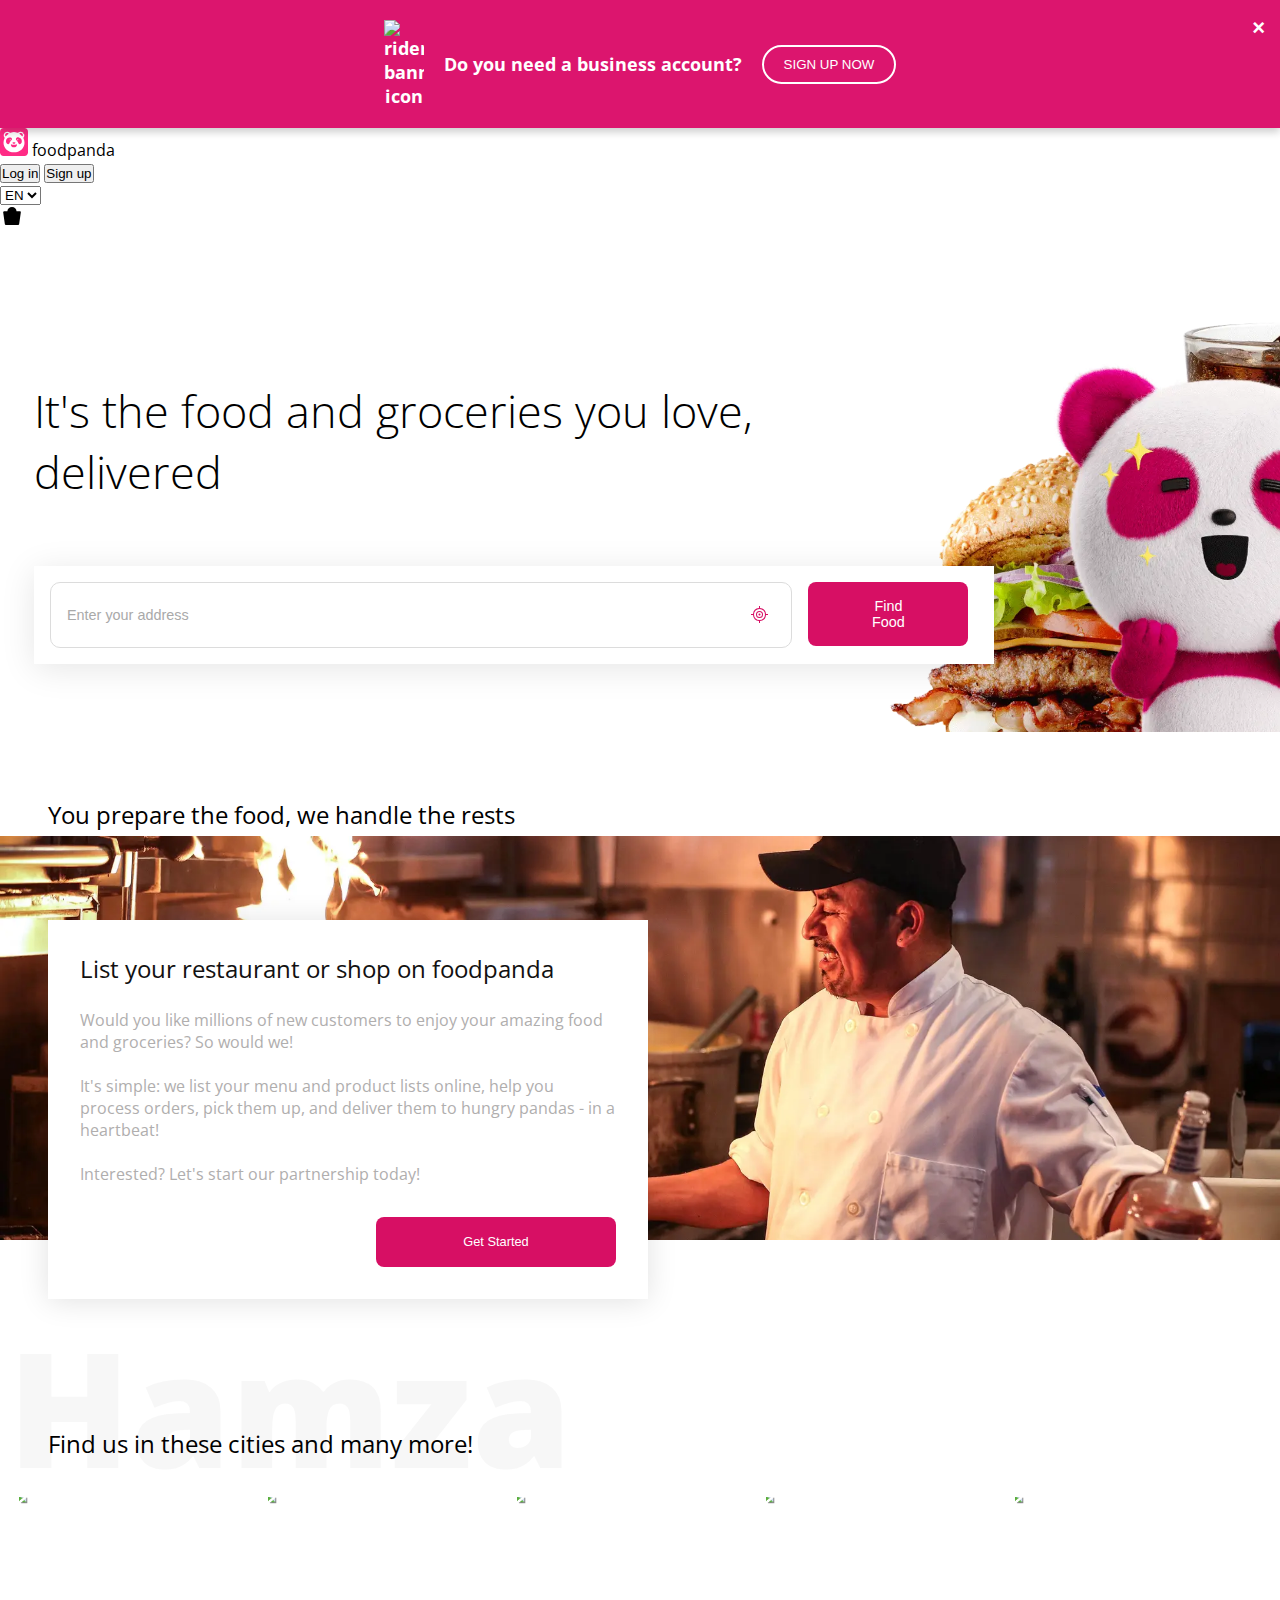
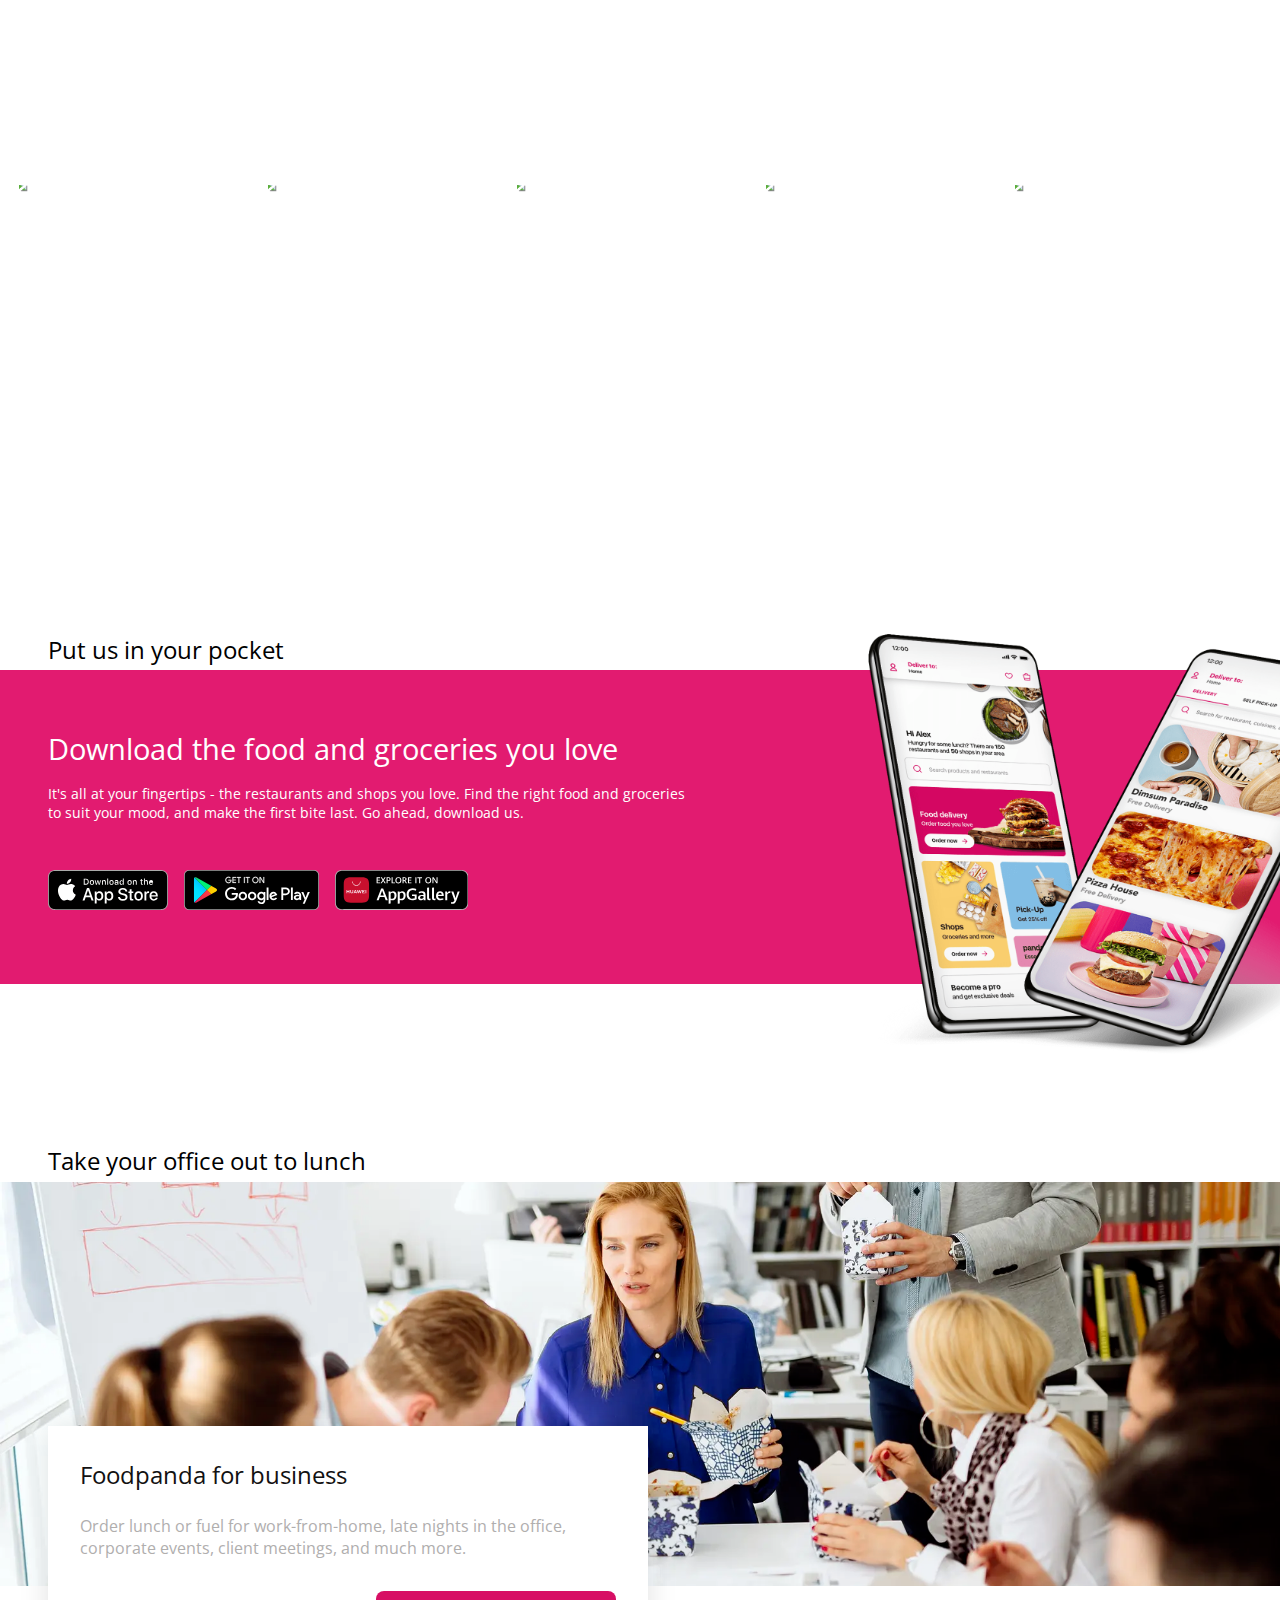
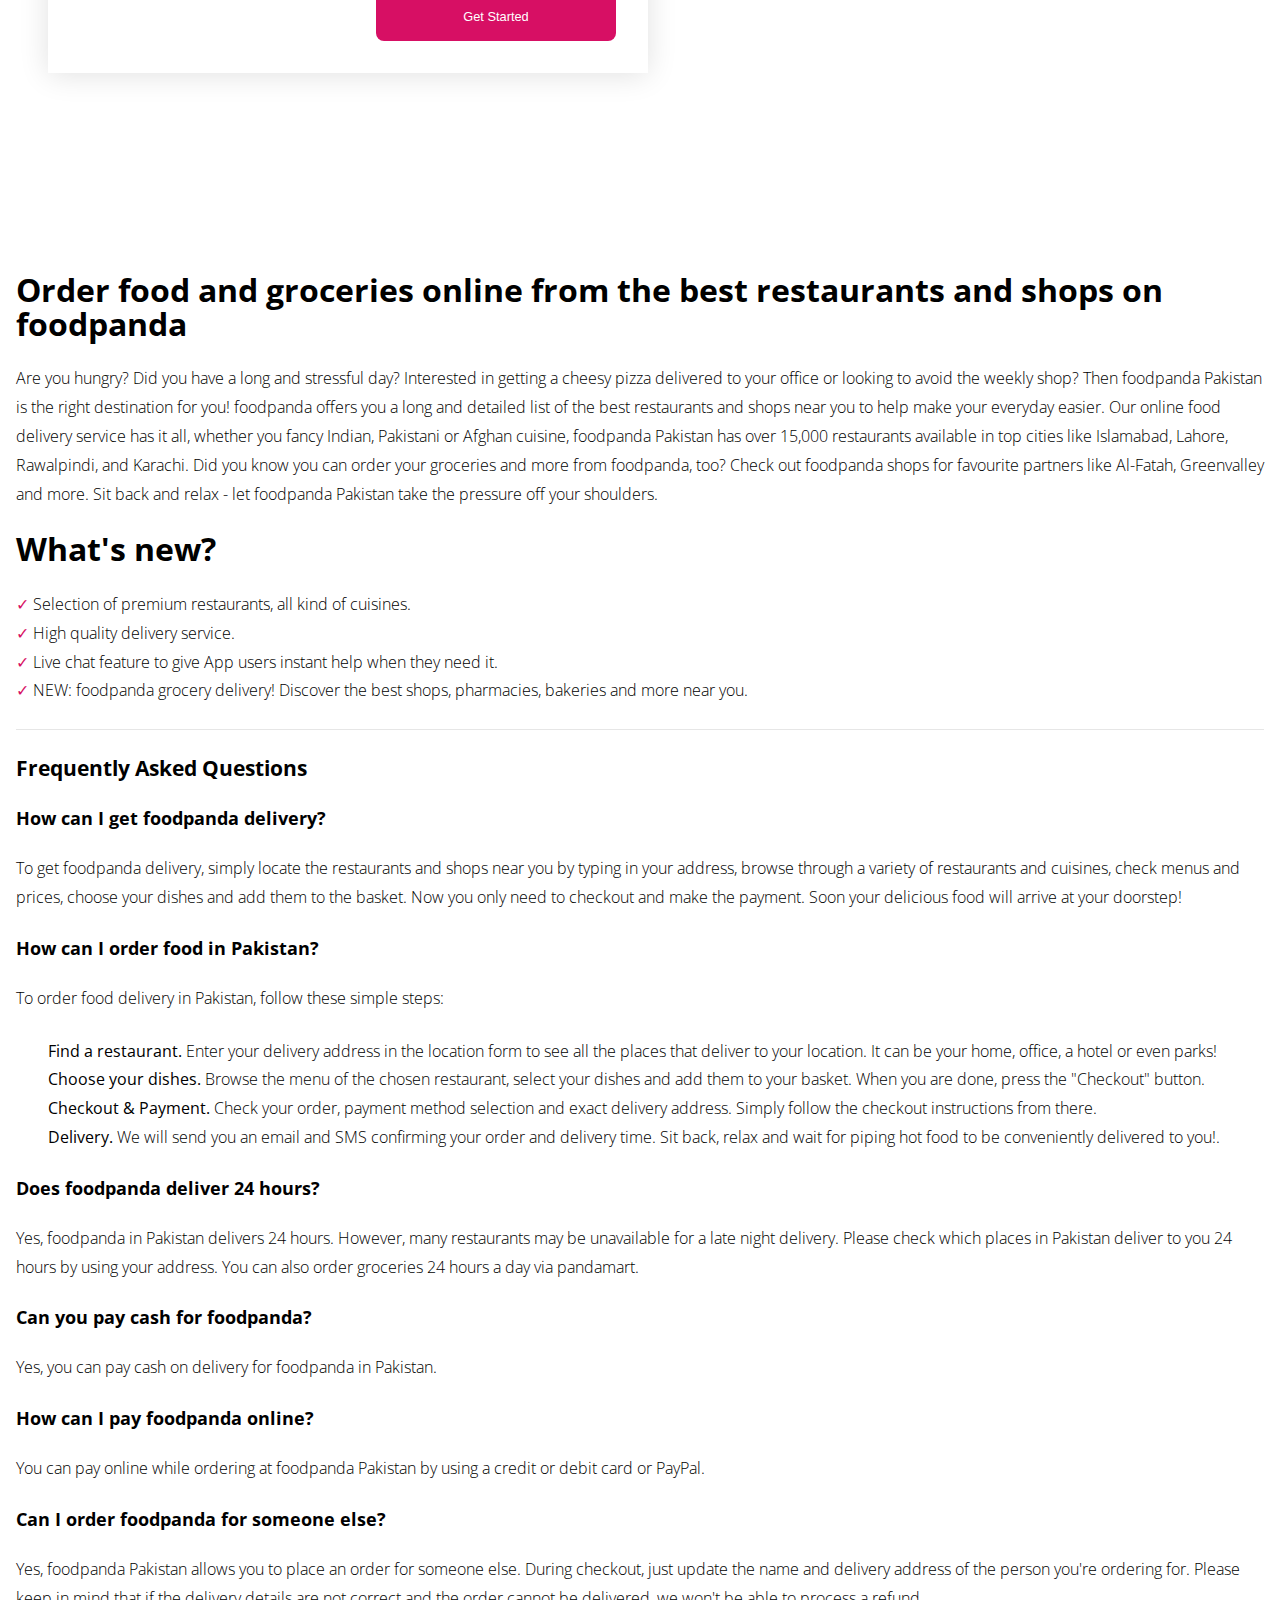
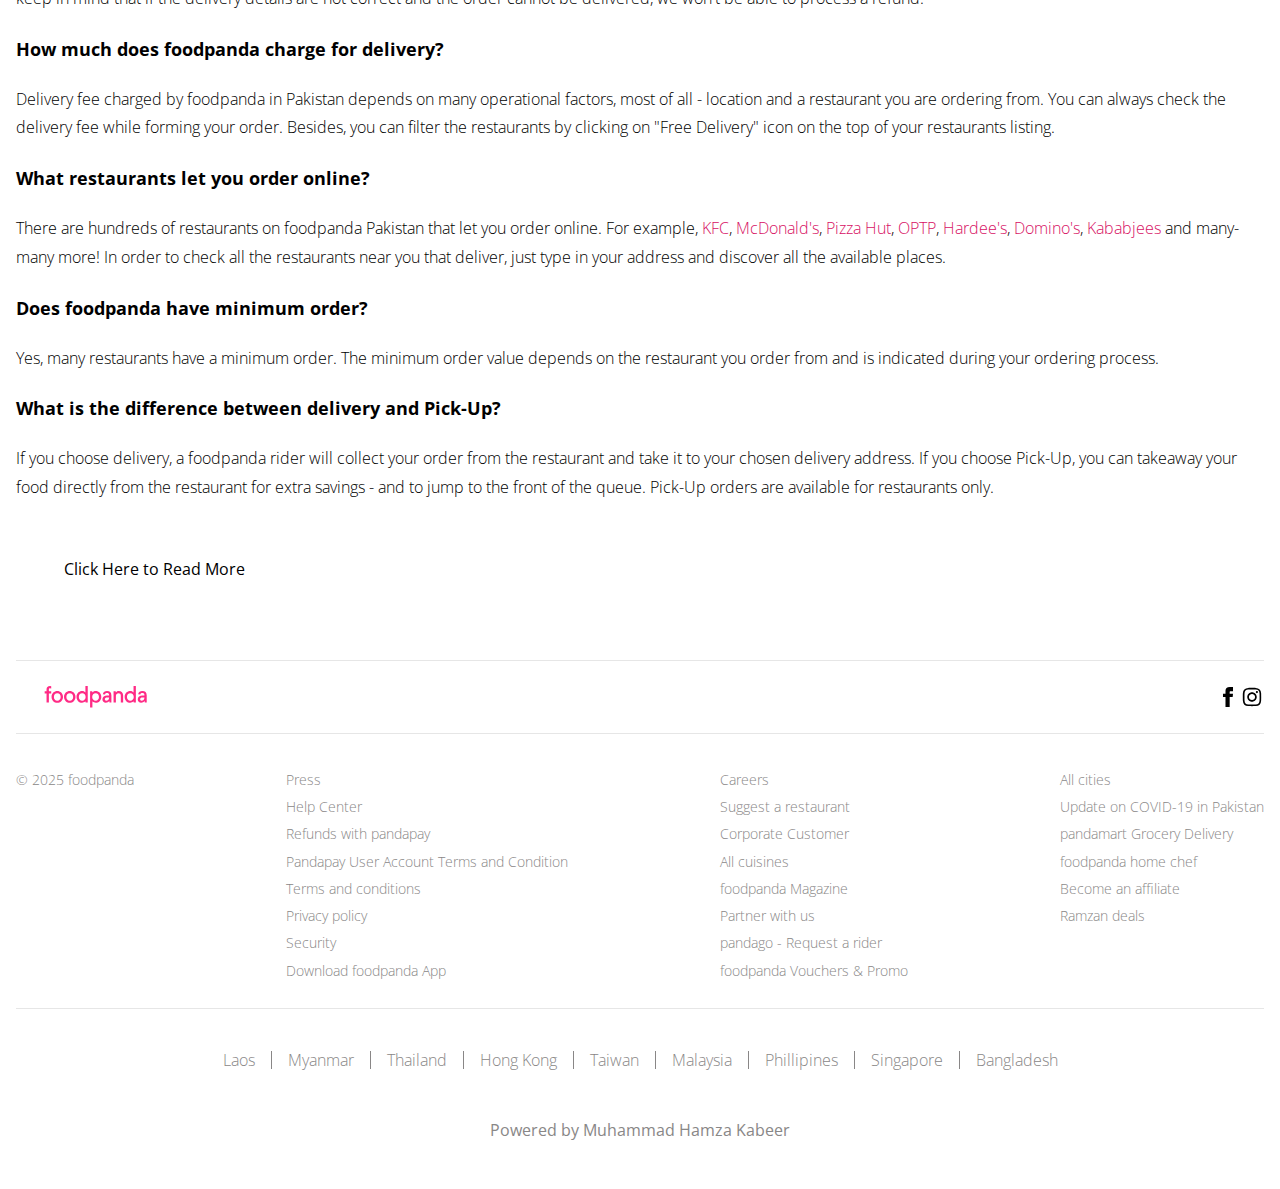
==== commit 253dbc1c: "updates" ====
--- a/index.html
+++ b/index.html
@@ -1232,7 +1232,7 @@
           <a href="#_">Press</a>
           <a href="#_">Help Center</a>
           <a href="#_">Refunds with pandapay</a>
-          <a href="#_">Pandapay User Account Terms and Conditions</a>
+          <a href="#_">Pandapay User Account Terms and Condition</a>
           <a href="#_">Terms and conditions</a>
           <a href="#_">Privacy policy</a>
           <a href="#_">Security</a>
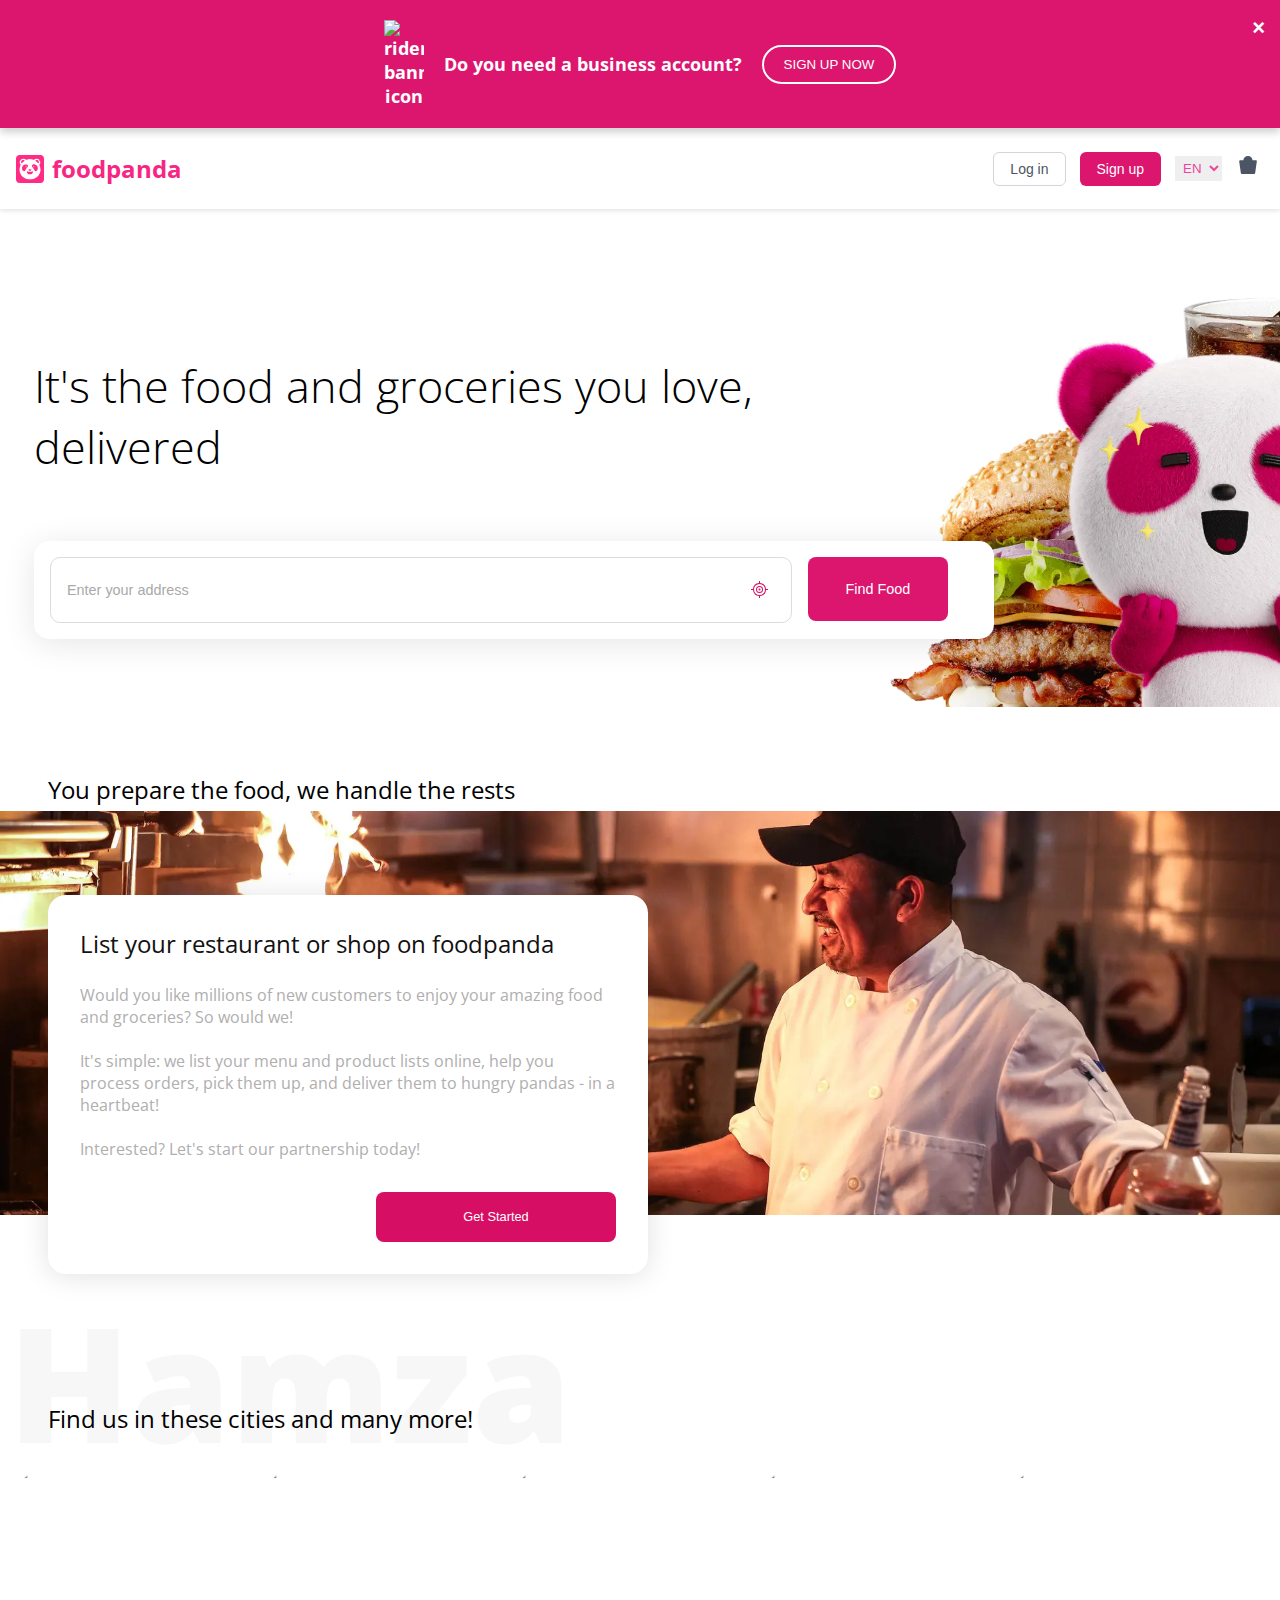
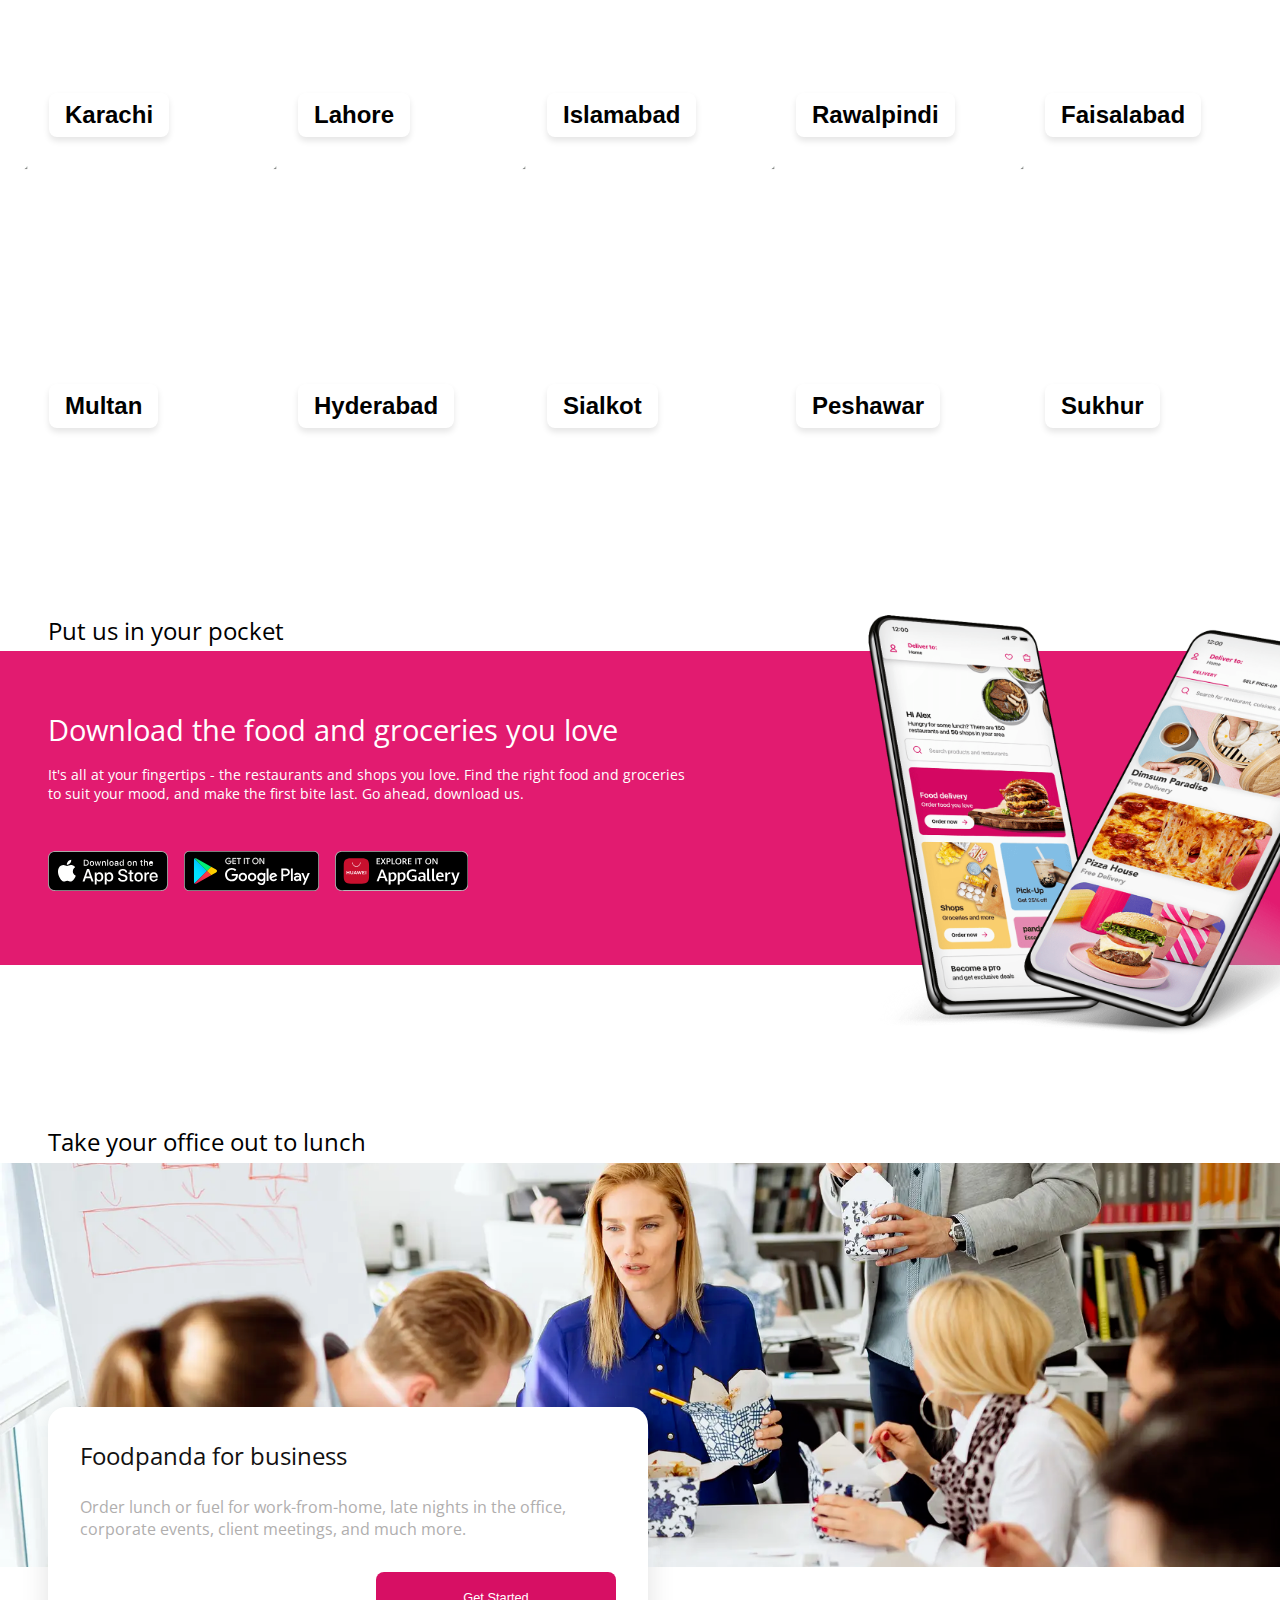
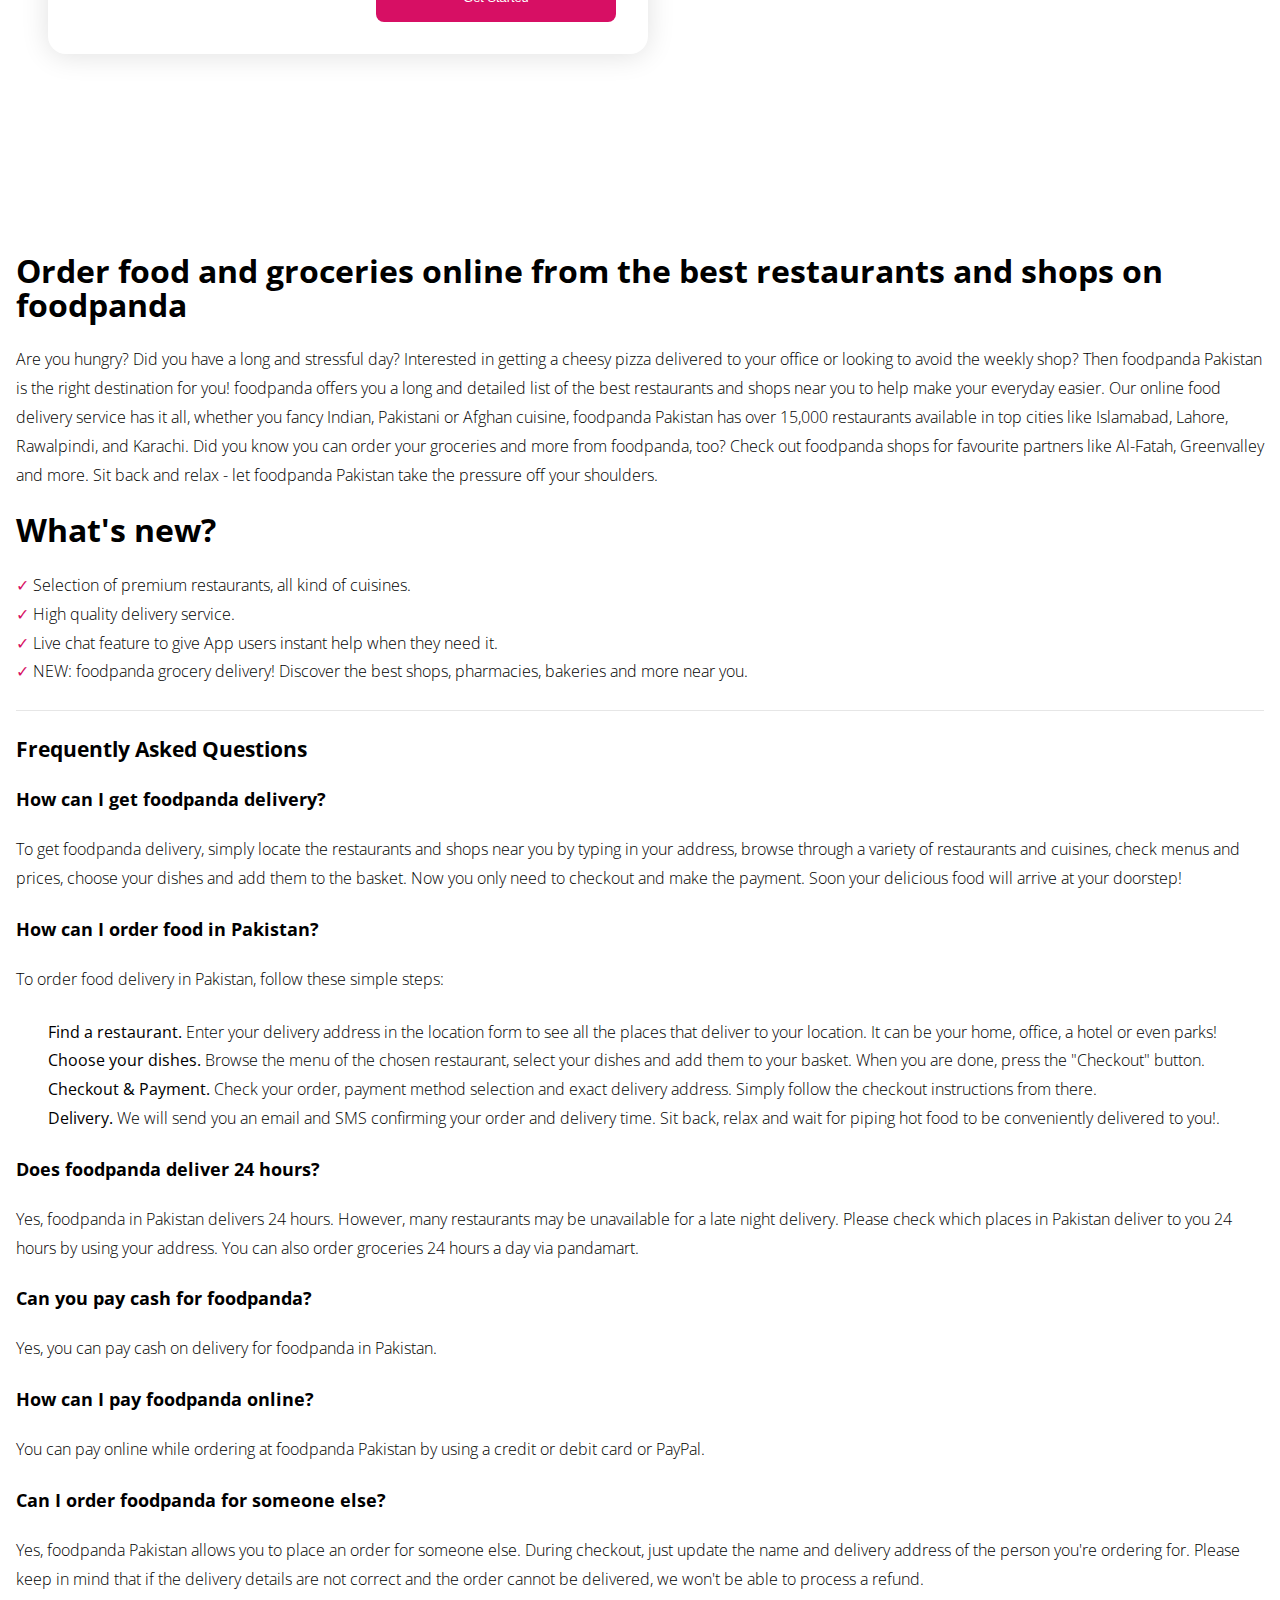
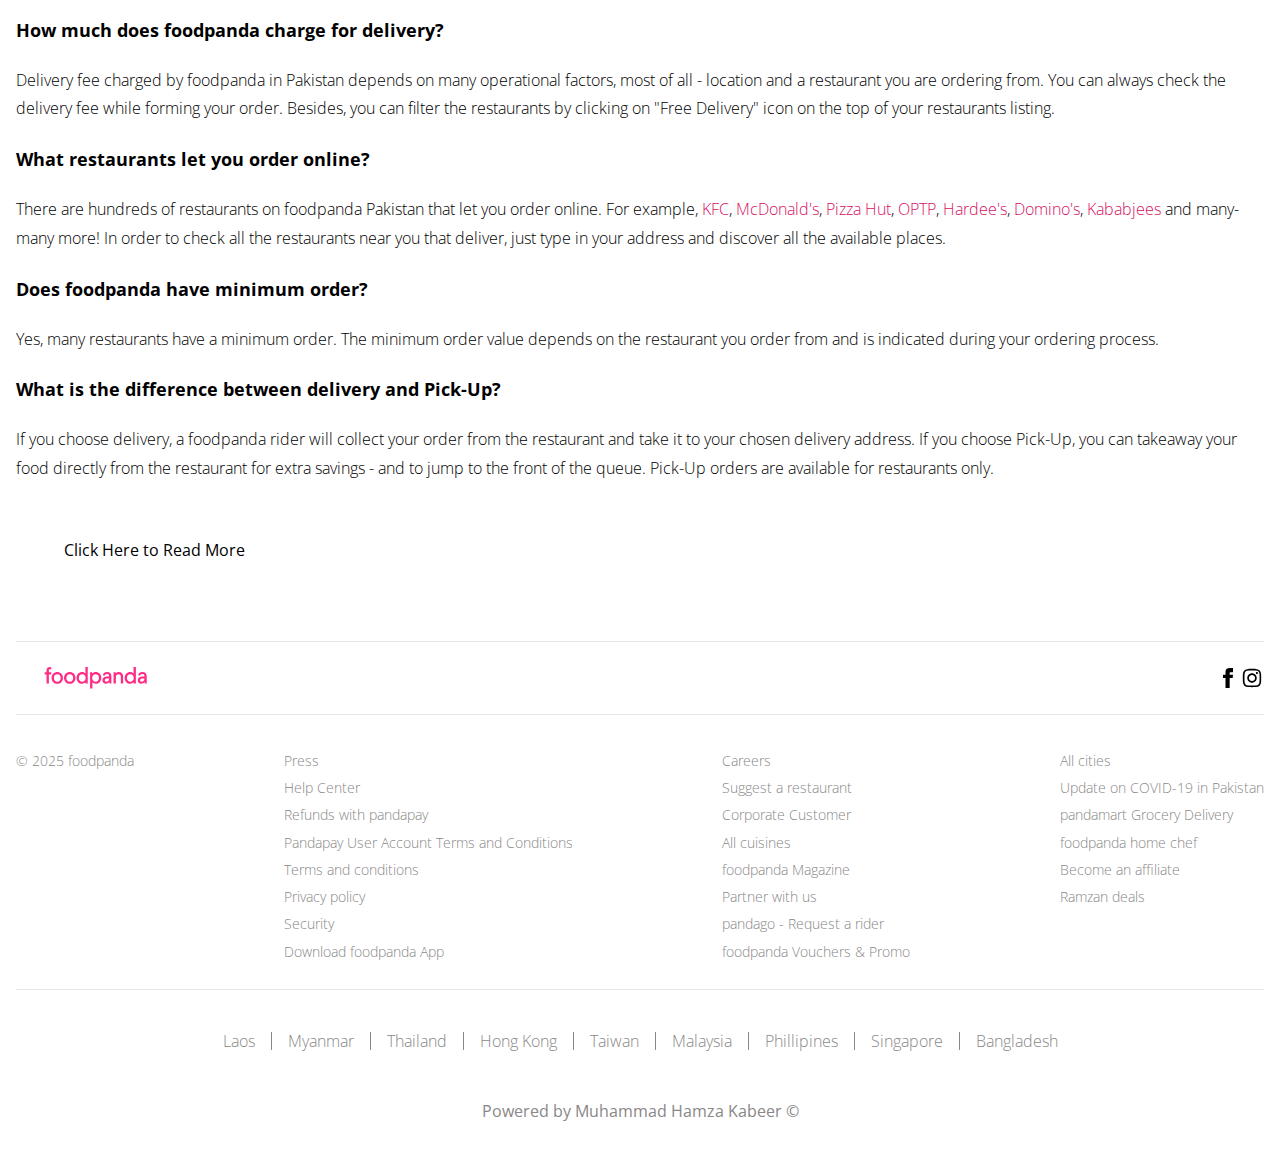
==== commit 9de93235: "final touch and update" ====
--- a/index.html
+++ b/index.html
@@ -233,7 +233,7 @@
 
         <div class="background-image"></div>
         <div class="max-w-xl">
-          <div class="content">
+          <div class="content text-content animate__animated animate__bounceInUp">
             <p class="header-text">List your restaurant or shop on foodpanda</p>
             <p>
               Would you like millions of new customers to enjoy your amazing
@@ -253,43 +253,18 @@
       </section>
 
       <!-- Cities -->
-      <section class="partners cities">
+      <section class="partners cities ">
         <div class="max-w-xl">
           <p class="backdrop-text">Hamza</p>
           <p class="caption">Find us in these cities and many more!</p>
-          <div class="container">
+          <div class="container text-content animate__animated animate__bounceInUp">
             <div class="card K">
               <img
                 src="https://images.deliveryhero.io/image/foodpanda/city-tile-pk/Karachi.jpg?width=400&height=400"
                 alt=""
               />
-              <p>Karachi</p>
-              <span class="arrow-box"
-                ><svg
-                  class="svg-stroke-container"
-                  aria-hidden="true"
-                  focusable="false"
-                  xmlns="http://www.w3.org/2000/svg"
-                  width="20"
-                  height="18"
-                  viewBox="0 0 20 18"
-                >
-                  <g
-                    fill="none"
-                    fill-rule="evenodd"
-                    stroke="#FFFFFF"
-                    stroke-width="2"
-                    transform="translate(1 1)"
-                    stroke-linecap="round"
-                  >
-                    <path d="M0,8 L17.5,8"></path>
-                    <polyline
-                      points="4.338 13.628 15.628 13.628 15.628 2.338"
-                      stroke-linejoin="round"
-                      transform="rotate(-45 9.983 7.983)"
-                    ></polyline>
-                  </g>
-                </svg>
+              <p class="buttonfoo">Karachi</p>
+             
               </span>
             </div>
 
@@ -298,34 +273,8 @@
                 src="https://images.deliveryhero.io/image/foodpanda/city-tile-pk/Lahore.jpg?width=400&height=400"
                 alt=""
               />
-              <p>Lahore</p>
-              <span class="arrow-box"
-                ><svg
-                  class="svg-stroke-container"
-                  aria-hidden="true"
-                  focusable="false"
-                  xmlns="http://www.w3.org/2000/svg"
-                  width="20"
-                  height="18"
-                  viewBox="0 0 20 18"
-                >
-                  <g
-                    fill="none"
-                    fill-rule="evenodd"
-                    stroke="#FFFFFF"
-                    stroke-width="2"
-                    transform="translate(1 1)"
-                    stroke-linecap="round"
-                  >
-                    <path d="M0,8 L17.5,8"></path>
-                    <polyline
-                      points="4.338 13.628 15.628 13.628 15.628 2.338"
-                      stroke-linejoin="round"
-                      transform="rotate(-45 9.983 7.983)"
-                    ></polyline>
-                  </g>
-                </svg>
-              </span>
+              <p class="buttonfoo">Lahore</p>
+             
             </div>
 
             <div class="card I">
@@ -333,33 +282,8 @@
                 src="https://images.deliveryhero.io/image/foodpanda/city-tile-pk/Islamabad.jpg?width=400&height=400"
                 alt=""
               />
-              <p>Islamabad</p>
-              <span class="arrow-box"
-                ><svg
-                  class="svg-stroke-container"
-                  aria-hidden="true"
-                  focusable="false"
-                  xmlns="http://www.w3.org/2000/svg"
-                  width="20"
-                  height="18"
-                  viewBox="0 0 20 18"
-                >
-                  <g
-                    fill="none"
-                    fill-rule="evenodd"
-                    stroke="#FFFFFF"
-                    stroke-width="2"
-                    transform="translate(1 1)"
-                    stroke-linecap="round"
-                  >
-                    <path d="M0,8 L17.5,8"></path>
-                    <polyline
-                      points="4.338 13.628 15.628 13.628 15.628 2.338"
-                      stroke-linejoin="round"
-                      transform="rotate(-45 9.983 7.983)"
-                    ></polyline>
-                  </g>
-                </svg>
+              <p class="buttonfoo">Islamabad</p>
+              
               </span>
             </div>
 
@@ -368,34 +292,8 @@
                 src="https://images.deliveryhero.io/image/foodpanda/city-tile-pk/Rawalpindi.jpg?width=400&height=400"
                 alt=""
               />
-              <p>Rawalpindi</p>
-              <span class="arrow-box"
-                ><svg
-                  class="svg-stroke-container"
-                  aria-hidden="true"
-                  focusable="false"
-                  xmlns="http://www.w3.org/2000/svg"
-                  width="20"
-                  height="18"
-                  viewBox="0 0 20 18"
-                >
-                  <g
-                    fill="none"
-                    fill-rule="evenodd"
-                    stroke="#FFFFFF"
-                    stroke-width="2"
-                    transform="translate(1 1)"
-                    stroke-linecap="round"
-                  >
-                    <path d="M0,8 L17.5,8"></path>
-                    <polyline
-                      points="4.338 13.628 15.628 13.628 15.628 2.338"
-                      stroke-linejoin="round"
-                      transform="rotate(-45 9.983 7.983)"
-                    ></polyline>
-                  </g>
-                </svg>
-              </span>
+              <p class="buttonfoo">Rawalpindi</p>
+             
             </div>
 
             <div class="card F">
@@ -403,34 +301,8 @@
                 src="https://images.deliveryhero.io/image/foodpanda/city-tile-pk/Faisalabad.jpg?width=400&height=400"
                 alt=""
               />
-              <p>Faisalabad</p>
-              <span class="arrow-box"
-                ><svg
-                  class="svg-stroke-container"
-                  aria-hidden="true"
-                  focusable="false"
-                  xmlns="http://www.w3.org/2000/svg"
-                  width="20"
-                  height="18"
-                  viewBox="0 0 20 18"
-                >
-                  <g
-                    fill="none"
-                    fill-rule="evenodd"
-                    stroke="#FFFFFF"
-                    stroke-width="2"
-                    transform="translate(1 1)"
-                    stroke-linecap="round"
-                  >
-                    <path d="M0,8 L17.5,8"></path>
-                    <polyline
-                      points="4.338 13.628 15.628 13.628 15.628 2.338"
-                      stroke-linejoin="round"
-                      transform="rotate(-45 9.983 7.983)"
-                    ></polyline>
-                  </g>
-                </svg>
-              </span>
+              <p class="buttonfoo">Faisalabad</p>
+             
             </div>
 
             <div class="card M">
@@ -438,34 +310,8 @@
                 src="https://images.deliveryhero.io/image/foodpanda/city-tile-pk/Multan.jpg?width=400&height=400"
                 alt=""
               />
-              <p>Multan</p>
-              <span class="arrow-box"
-                ><svg
-                  class="svg-stroke-container"
-                  aria-hidden="true"
-                  focusable="false"
-                  xmlns="http://www.w3.org/2000/svg"
-                  width="20"
-                  height="18"
-                  viewBox="0 0 20 18"
-                >
-                  <g
-                    fill="none"
-                    fill-rule="evenodd"
-                    stroke="#FFFFFF"
-                    stroke-width="2"
-                    transform="translate(1 1)"
-                    stroke-linecap="round"
-                  >
-                    <path d="M0,8 L17.5,8"></path>
-                    <polyline
-                      points="4.338 13.628 15.628 13.628 15.628 2.338"
-                      stroke-linejoin="round"
-                      transform="rotate(-45 9.983 7.983)"
-                    ></polyline>
-                  </g>
-                </svg>
-              </span>
+              <p class="buttonfoo">Multan</p>
+              
             </div>
 
             <div class="card H">
@@ -473,34 +319,8 @@
                 src="https://images.deliveryhero.io/image/foodpanda/city-tile-pk/Hyderabad.jpg?width=400&height=400"
                 alt=""
               />
-              <p>Hyderabad</p>
-              <span class="arrow-box"
-                ><svg
-                  class="svg-stroke-container"
-                  aria-hidden="true"
-                  focusable="false"
-                  xmlns="http://www.w3.org/2000/svg"
-                  width="20"
-                  height="18"
-                  viewBox="0 0 20 18"
-                >
-                  <g
-                    fill="none"
-                    fill-rule="evenodd"
-                    stroke="#FFFFFF"
-                    stroke-width="2"
-                    transform="translate(1 1)"
-                    stroke-linecap="round"
-                  >
-                    <path d="M0,8 L17.5,8"></path>
-                    <polyline
-                      points="4.338 13.628 15.628 13.628 15.628 2.338"
-                      stroke-linejoin="round"
-                      transform="rotate(-45 9.983 7.983)"
-                    ></polyline>
-                  </g>
-                </svg>
-              </span>
+              <p class="buttonfoo">Hyderabad</p>
+              
             </div>
 
             <div class="card S">
@@ -508,34 +328,8 @@
                 src="https://images.deliveryhero.io/image/foodpanda/city-tile-pk/Sialkot.jpg?width=400&height=400"
                 alt=""
               />
-              <p>Sialkot</p>
-              <span class="arrow-box"
-                ><svg
-                  class="svg-stroke-container"
-                  aria-hidden="true"
-                  focusable="false"
-                  xmlns="http://www.w3.org/2000/svg"
-                  width="20"
-                  height="18"
-                  viewBox="0 0 20 18"
-                >
-                  <g
-                    fill="none"
-                    fill-rule="evenodd"
-                    stroke="#FFFFFF"
-                    stroke-width="2"
-                    transform="translate(1 1)"
-                    stroke-linecap="round"
-                  >
-                    <path d="M0,8 L17.5,8"></path>
-                    <polyline
-                      points="4.338 13.628 15.628 13.628 15.628 2.338"
-                      stroke-linejoin="round"
-                      transform="rotate(-45 9.983 7.983)"
-                    ></polyline>
-                  </g>
-                </svg>
-              </span>
+              <p class="buttonfoo">Sialkot</p>
+              
             </div>
 
             <div class="card P">
@@ -543,34 +337,8 @@
                 src="https://images.deliveryhero.io/image/foodpanda/city-tile-pk/Peshawar.jpg?width=400&height=400"
                 alt=""
               />
-              <p>Peshawar</p>
-              <span class="arrow-box"
-                ><svg
-                  class="svg-stroke-container"
-                  aria-hidden="true"
-                  focusable="false"
-                  xmlns="http://www.w3.org/2000/svg"
-                  width="20"
-                  height="18"
-                  viewBox="0 0 20 18"
-                >
-                  <g
-                    fill="none"
-                    fill-rule="evenodd"
-                    stroke="#FFFFFF"
-                    stroke-width="2"
-                    transform="translate(1 1)"
-                    stroke-linecap="round"
-                  >
-                    <path d="M0,8 L17.5,8"></path>
-                    <polyline
-                      points="4.338 13.628 15.628 13.628 15.628 2.338"
-                      stroke-linejoin="round"
-                      transform="rotate(-45 9.983 7.983)"
-                    ></polyline>
-                  </g>
-                </svg>
-              </span>
+              <p class="buttonfoo">Peshawar</p>
+              
             </div>
 
             <div class="card S">
@@ -578,33 +346,8 @@
                 src="https://images.deliveryhero.io/image/foodpanda/city-tile-pk/Sukkur.jpg?width=400&height=400"
                 alt=""
               />
-              <p>Sukhur</p>
-              <span class="arrow-box"
-                ><svg
-                  class="svg-stroke-container"
-                  aria-hidden="true"
-                  focusable="false"
-                  xmlns="http://www.w3.org/2000/svg"
-                  width="20"
-                  height="18"
-                  viewBox="0 0 20 18"
-                >
-                  <g
-                    fill="none"
-                    fill-rule="evenodd"
-                    stroke="#FFFFFF"
-                    stroke-width="2"
-                    transform="translate(1 1)"
-                    stroke-linecap="round"
-                  >
-                    <path d="M0,8 L17.5,8"></path>
-                    <polyline
-                      points="4.338 13.628 15.628 13.628 15.628 2.338"
-                      stroke-linejoin="round"
-                      transform="rotate(-45 9.983 7.983)"
-                    ></polyline>
-                  </g>
-                </svg>
+              <p class="buttonfoo">Sukhur</p>
+              
               </span>
             </div>
           </div>
@@ -622,7 +365,7 @@
             <div class="image-container">
               <img src="assets/images/phones.png" alt="" />
             </div>
-            <div class="content-container">
+            <div class="content-container ">
               <p class="sub-heading">
                 Download the food and groceries you love
               </p>
@@ -1058,8 +801,8 @@
         </div>
 
         <div class="background-image"></div>
-        <div class="max-w-xl">
-          <div class="content">
+        <div class="max-w-xl ">
+          <div class="content text-content animate__animated animate__slideInRight">
             <p class="header-text">Foodpanda for business</p>
             <p>
               Order lunch or fuel for work-from-home, late nights in the office,
@@ -1232,7 +975,7 @@
           <a href="#_">Press</a>
           <a href="#_">Help Center</a>
           <a href="#_">Refunds with pandapay</a>
-          <a href="#_">Pandapay User Account Terms and Condition</a>
+          <a href="#_">Pandapay User Account Terms and Conditions</a>
           <a href="#_">Terms and conditions</a>
           <a href="#_">Privacy policy</a>
           <a href="#_">Security</a>
@@ -1282,7 +1025,7 @@
         <div class="vertical-divider"></div>
         <a href="#_">Bangladesh</a>
       </section>
-    <p class="countries" style="color:rgb(137, 135, 135); cursor: pointer;">Powered by Muhammad Hamza Kabeer</p>
+    <p class="countries" style="color:rgb(137, 135, 135); cursor: pointer;">Powered by Muhammad Hamza Kabeer	&#169;</p>
     </footer>
     <script>
       const closeBtn = document.querySelector('.close-btn');
--- a/styles.css
+++ b/styles.css
@@ -19,50 +19,79 @@
   position: relative;
 }
 
-nav {
-  display: flex;
-  justify-content: space-between;
-  align-items: center;
-  padding: 0 1.4rem;
-}
-
-nav.active {
-  box-shadow: 0 2px 16px rgba(0, 0, 0, 0.12);
-}
-
-nav > .logo {
-  padding: 1rem 0;
- color: #f82683;
-  font-size: 1.6rem;
-  font-weight: 600;
-  align-items: center;
-  display: flex;
-}
-
-nav > .logo > svg {
-  margin-right: 0.3rem;
-  display: none;
-}
-nav > * {
+
+.fp-header {
+  display: flex;
+  flex-wrap: wrap;
+  align-items: center;
+  justify-content: center;
+  padding: 8px;
+  background-color: white;
+  box-shadow: 0 2px 4px rgba(0, 0, 0, 0.1);
+  width: 100%;
+}
+
+.fp-logo-container {
+  display: flex;
+  align-items: center;
+  justify-content: center;
+  margin: 8px 0;
+}
+
+.fp-logo-text {
+  font-size: 20px;
+  font-weight: bold;
+  color: #f82683;
+  margin-left: 8px;
+}
+
+.fp-right-section {
+  display: flex;
+  flex-wrap: wrap;
+  align-items: center;
+  justify-content: center;
+  gap: 6px;
+}
+
+.fp-login-btn, .fp-signup-btn {
+  padding: 6px 12px;
+  border-radius: 6px;
+  border: 1px solid transparent;
+  margin: 4px;
   cursor: pointer;
-}
-
-nav .login-btn {
-  display: none;
-  justify-content: center;
-  align-items: center;
-  height: 100%;
+  font-size: 14px;
+}
+
+.fp-login-btn {
+  border: 1px solid #d1d5db;
+  color: #4b5563;
+  background-color: transparent;
+}
+
+.fp-login-btn:hover {
+  background-color: #f3f4f6;
+}
+
+.fp-signup-btn {
+  background-color: #dc156e;
+  color: white;
+}
+
+.fp-signup-btn:hover {
+  background-color: #db2777;
+}
+
+.fp-language-select select {
+  padding: 4px;
   border: none;
-  background: transparent;
-  border-inline: 1px solid rgba(128, 128, 128, 0.208);
-  padding: 1.2rem;
-  margin-right: 1rem;
-  cursor: pointer;
-}
-
-.login-btn span {
-  margin-left: 0.5rem;
-  font-weight: 600;
+  outline: none;
+  color: #ec4899;
+  margin: 4px;
+}
+
+.fp-cart-icon {
+  color: #4b5563;
+  margin: 4px;
 }
 
 /* Hero Section */
@@ -97,6 +126,7 @@
 
 .hero .actions {
   margin-top: 4em;
+  border-radius: 15px;
 }
 
 .actions .input-container {
@@ -125,19 +155,23 @@
 }
 
 .actions button {
-  background-color: var(--primary-color);
+  margin: 0;
+  padding: 0;
+  background-color: #dc156e;
   margin-top: 1rem;
   width: 100%;
   color: white;
   border: none;
-  padding: 0 5rem;
   height: 64px;
   border-radius: 8px;
   font-size: 0.9rem;
   font-size: 300;
   cursor: pointer;
 }
-
+.actions button:hover {
+  background-color: #a10e50; 
+  transform: scale(1.03); 
+}
 /* Partners Section */
 .partners {
   margin: 4rem 0;
@@ -172,6 +206,7 @@
 
 .partners .content {
   background: #fff;
+  border-radius: 18px;
   padding: 1rem;
   margin: -4rem 1rem 0;
   box-shadow: 0 2px 28px 0 rgb(0 0 0 /12%);
@@ -216,29 +251,28 @@
 }
 
 .container .card {
-  height: 272px;
+  height: 275px;
   min-width: 230px;
-  max-width: 230px;
+  max-width: 280px;
   position: relative;
   overflow: hidden;
+  border-radius: 20px;
   cursor: pointer;
   margin-right: 1rem;
   margin-top: 1rem;
 }
 
-.arrow-box {
-  background: var(--primary-color);
-  padding: 1rem;
-  border-radius: 10px;
-  position: absolute;
-  bottom: 0;
-  right: 0;
-  display: none;
-  align-items: center;
-}
-
-.container .card:hover .arrow-box {
-  display: flex;
+.buttonfoo {
+  display: inline-block;
+  background-color: white;
+  color: black;
+  font-size: 18px;
+  padding: 8px 16px;
+  border-radius: 8px;
+  border: none;
+  box-shadow: 0 4px 6px rgba(0, 0, 0, 0.1);
+  text-align: center;
+  font-family: Arial, sans-serif;
 }
 
 .container .card:hover::before {
@@ -269,7 +303,7 @@
   position: absolute;
   bottom: 10px;
   left: 30px;
-  color: #fff;
+  color: black;
   font-size: 1.5rem;
   font-weight: bold;
   z-index: 1;
@@ -542,10 +576,7 @@
 ==================  */
 
 @media screen and (min-width: 768px) {
-  nav > .logo > svg {
-    display: inline;
-  }
-
+ 
   section.hero {
     padding: 0 2rem;
   }
@@ -653,9 +684,6 @@
 }
 
 @media screen and (min-width: 960px) {
-  nav > .profile-icon-medium {
-    display: none;
-  }
 
   nav .login-btn {
     display: inline-flex;
@@ -742,3 +770,24 @@
     max-height: 550px;
   }
 }
+
+
+@media (min-width: 640px) {
+  .fp-header {
+      justify-content: space-between;
+      padding: 16px;
+  }
+
+  .fp-right-section {
+      justify-content: flex-end;
+  }
+
+  .fp-logo-text {
+      font-size: 24px;
+  }
+
+  .fp-login-btn, .fp-signup-btn {
+      padding: 8px 16px;
+      margin: 4px;
+  }
+}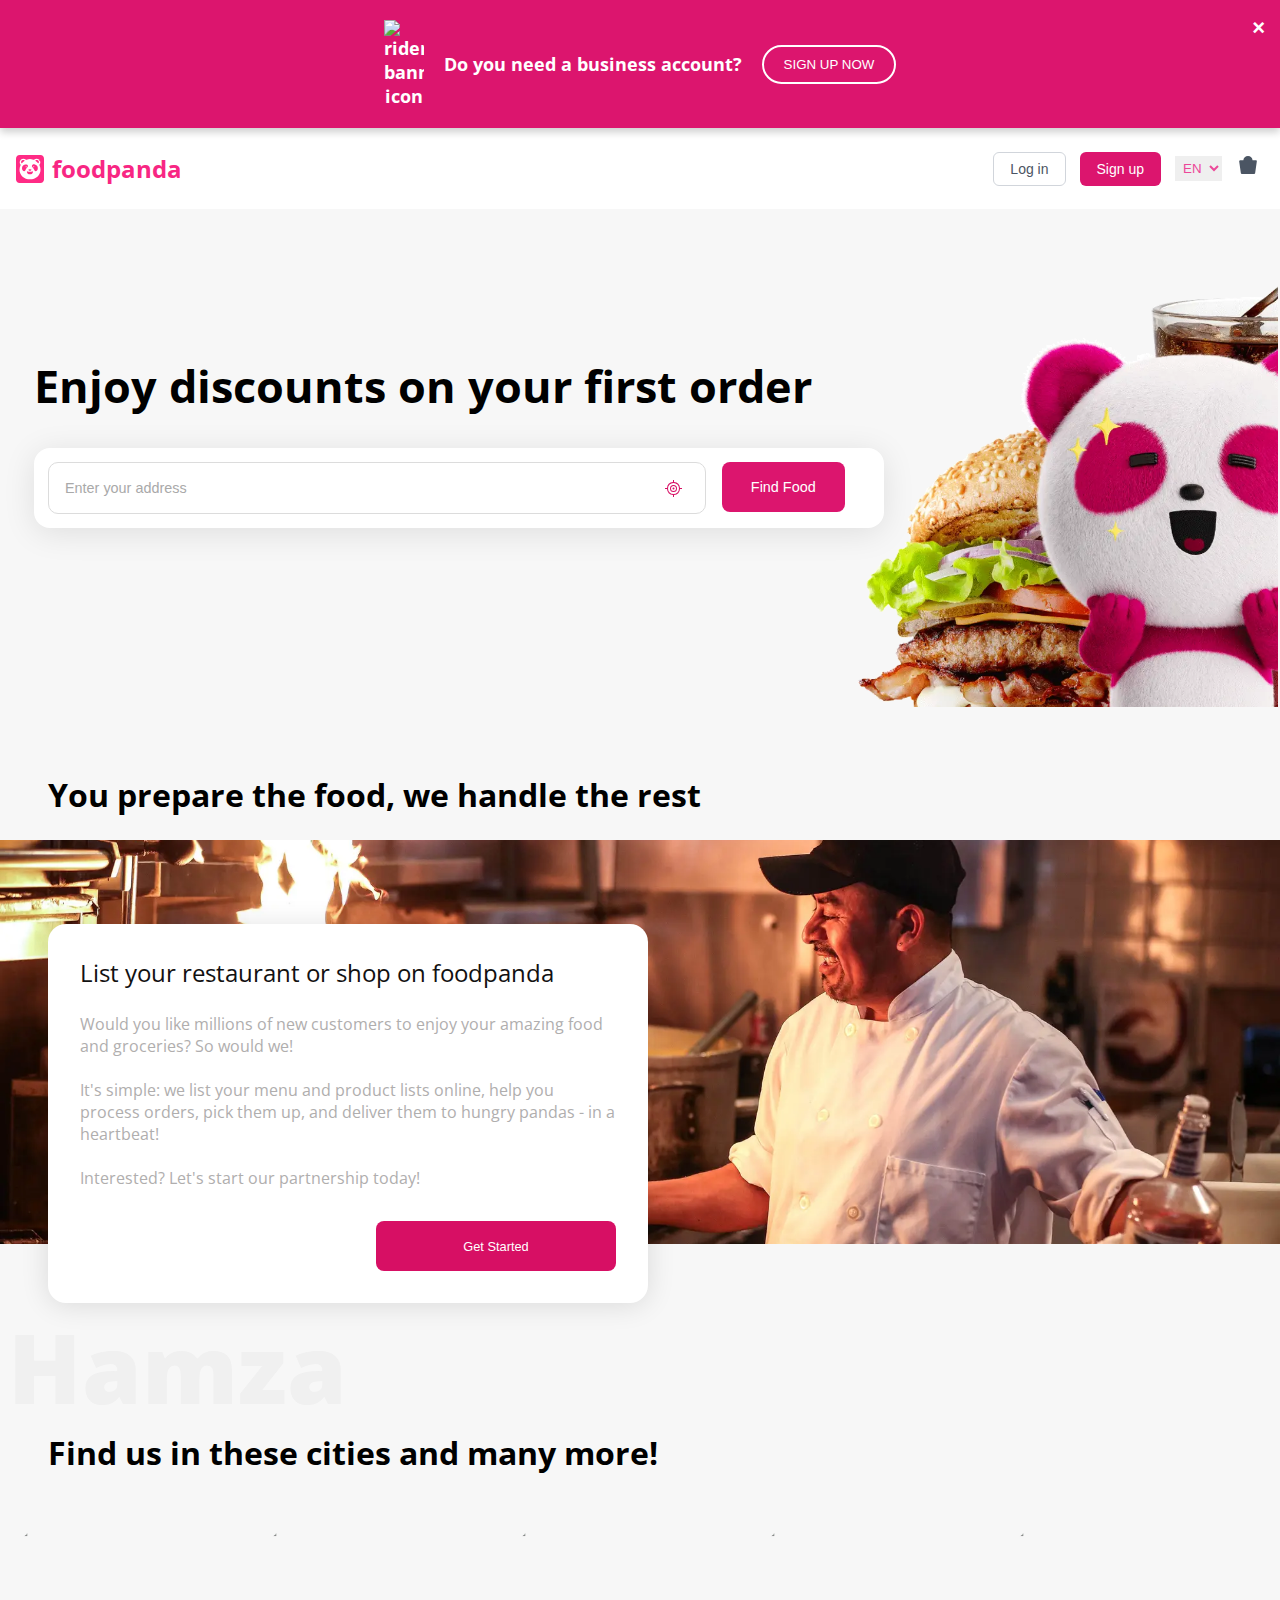
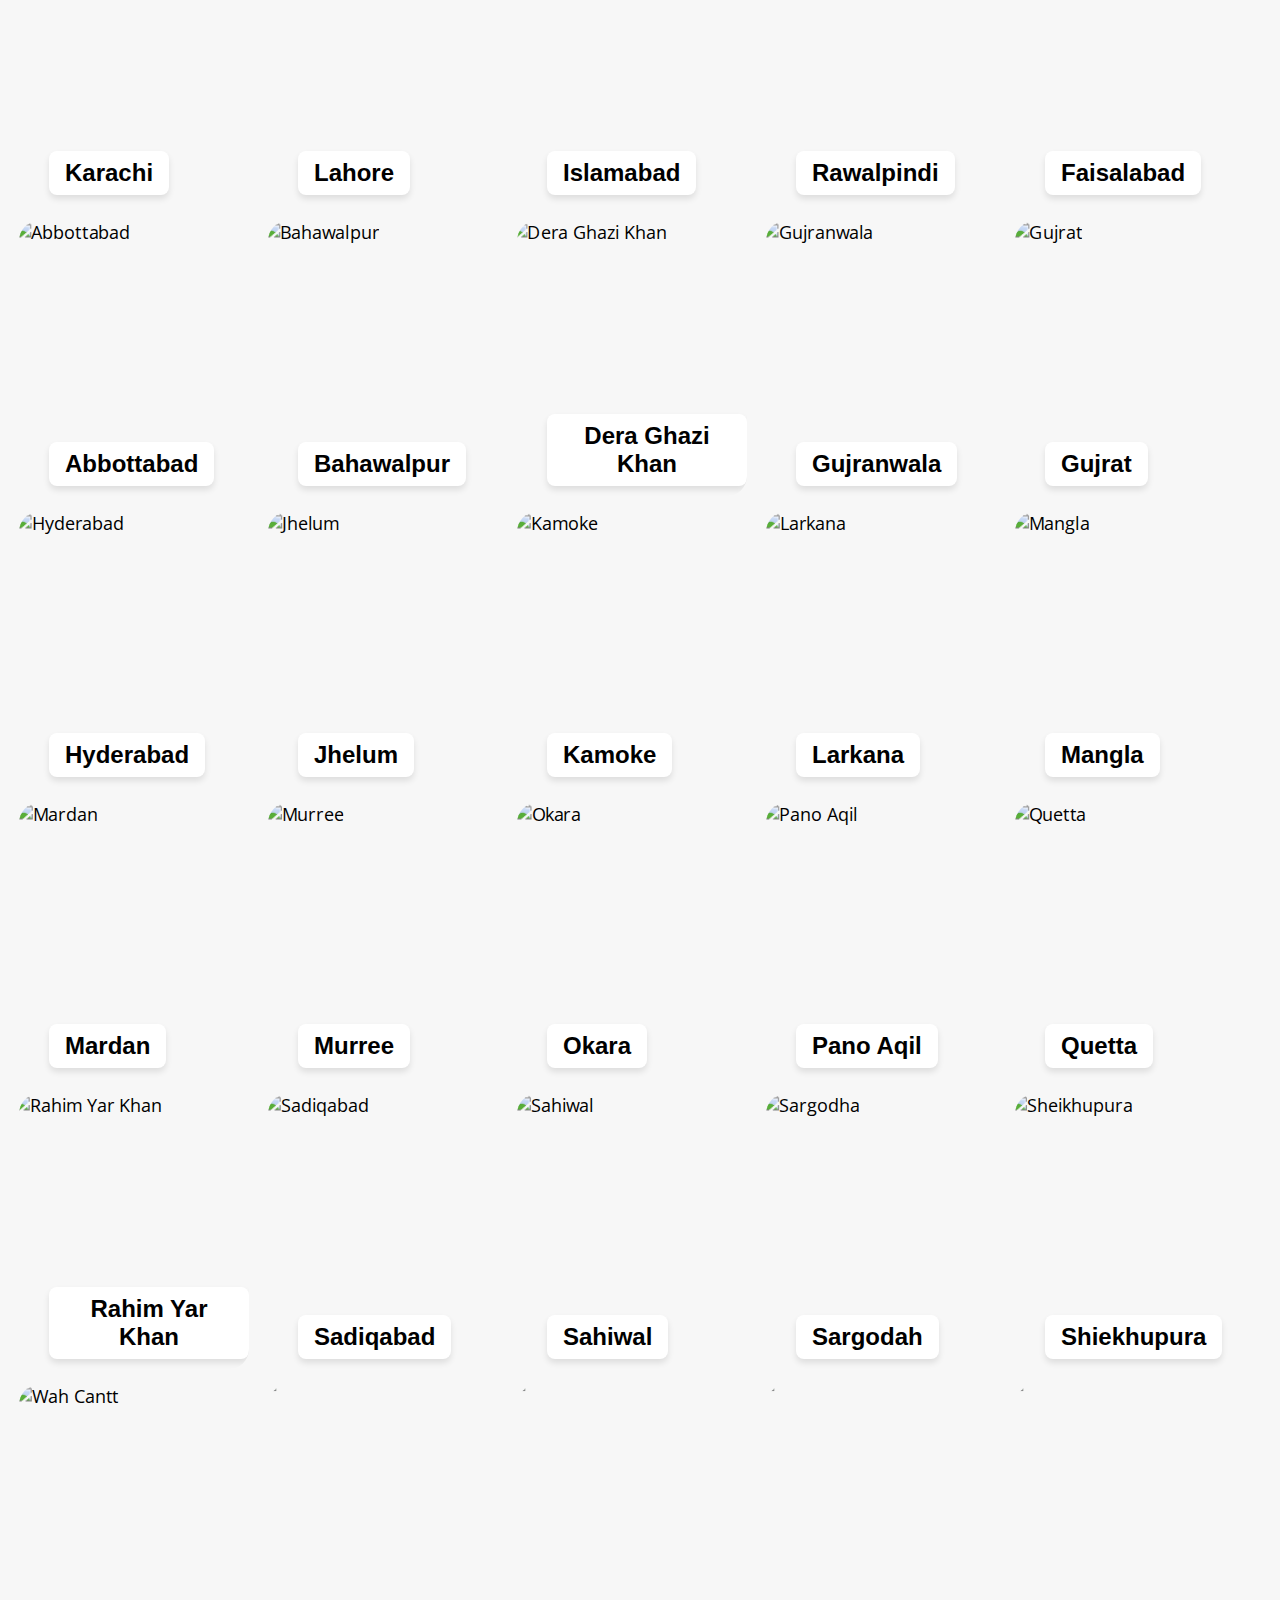
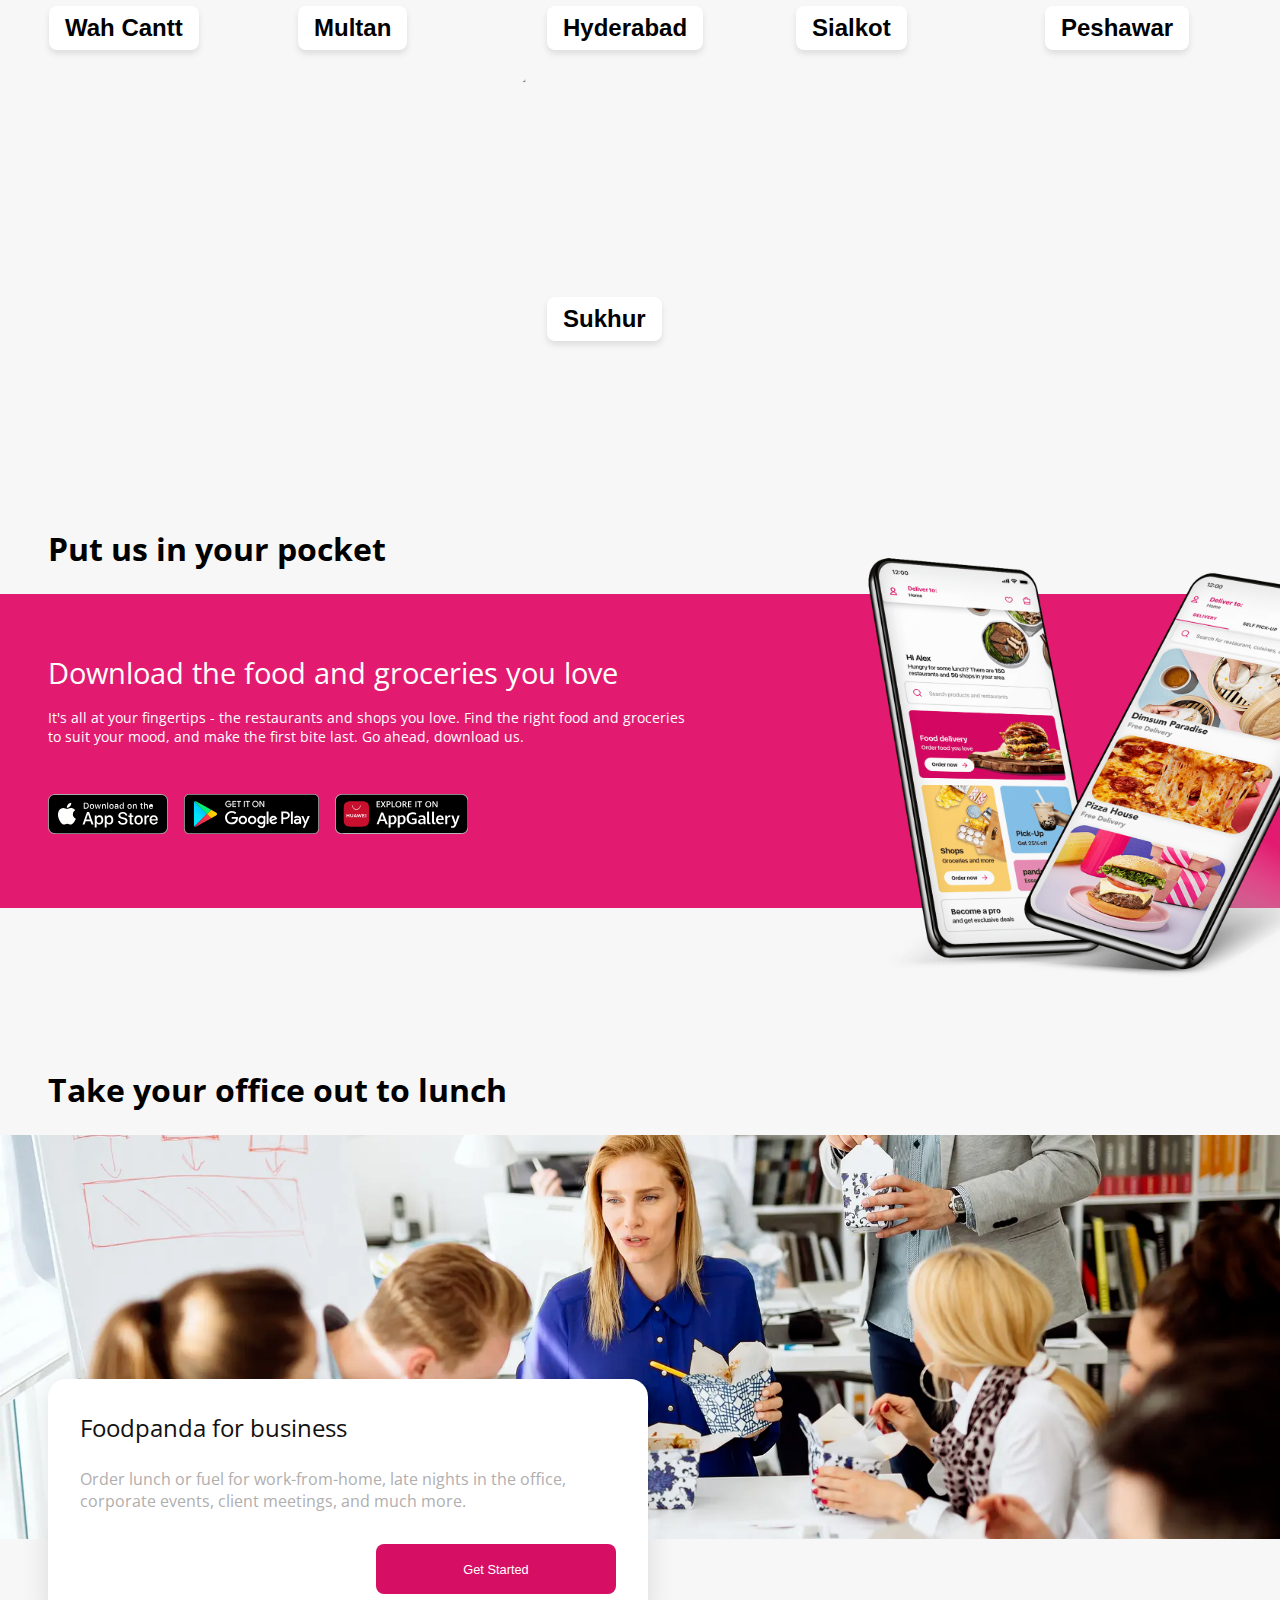
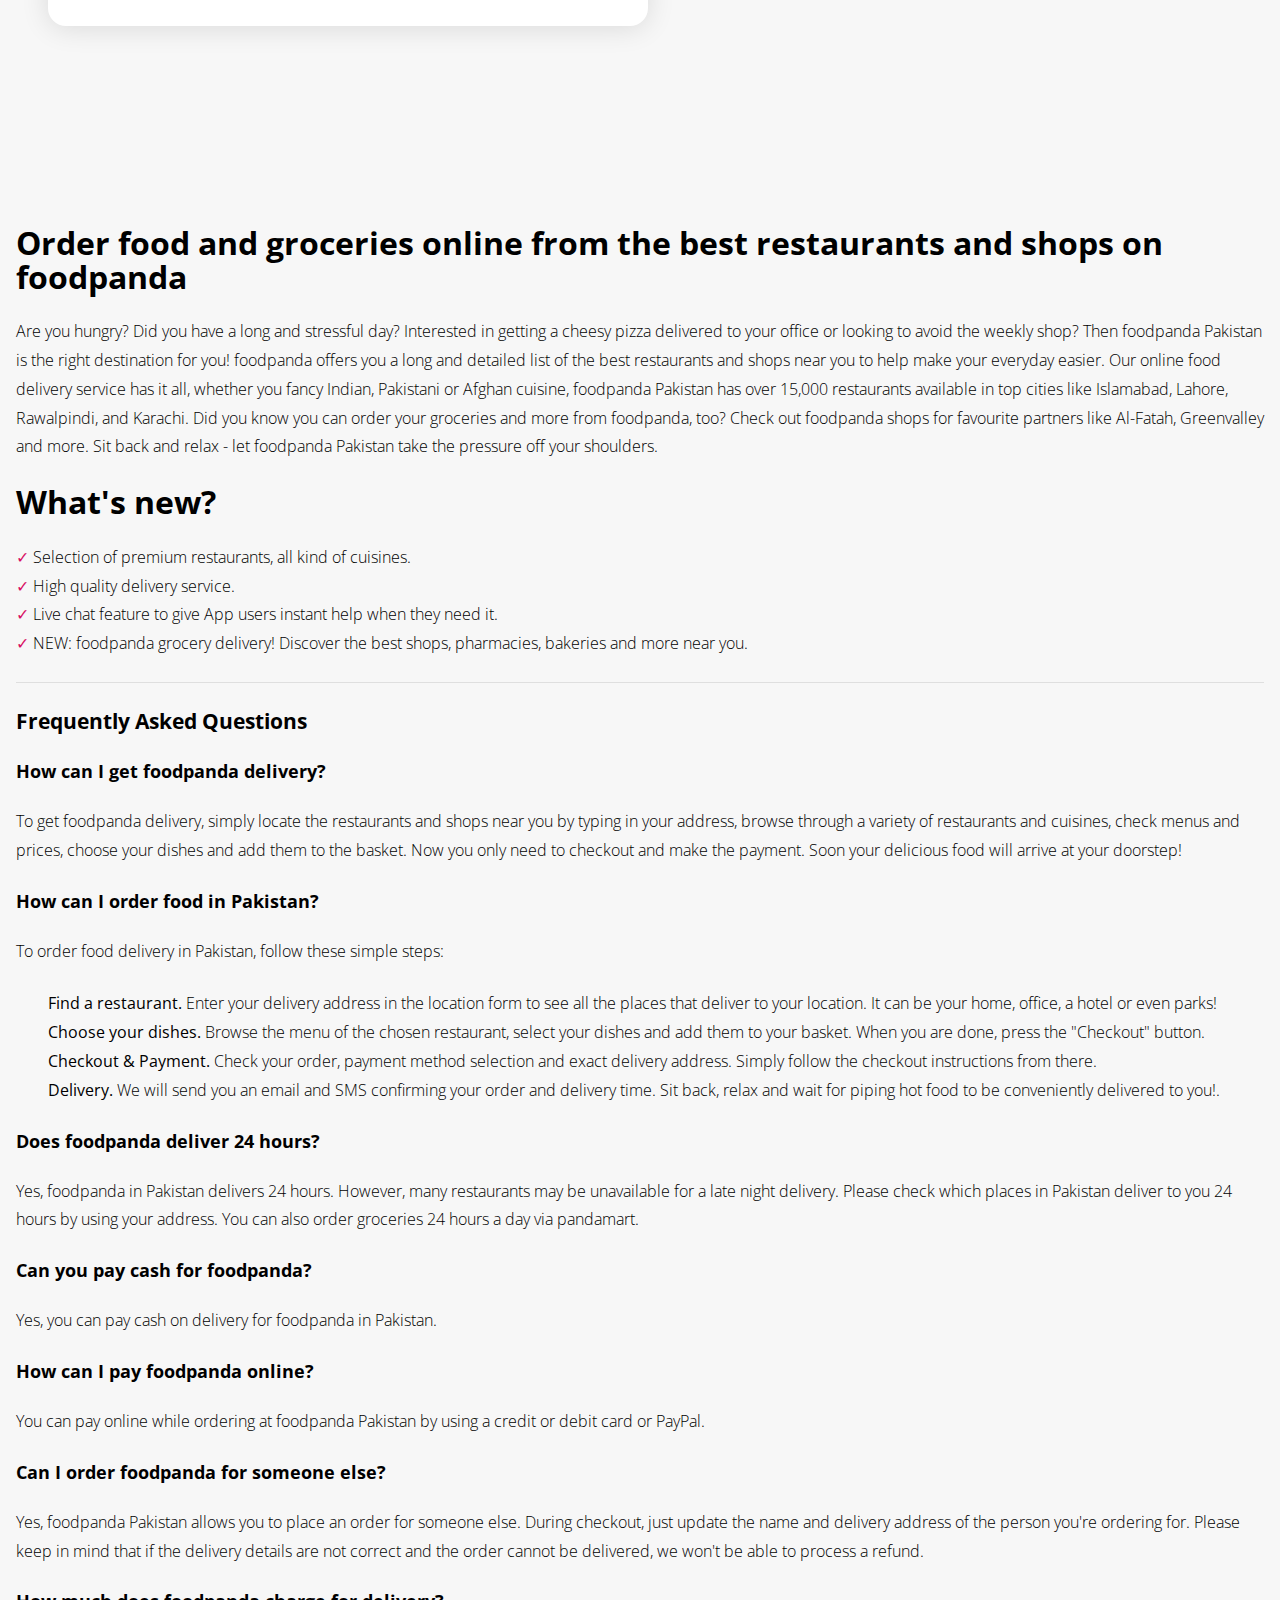
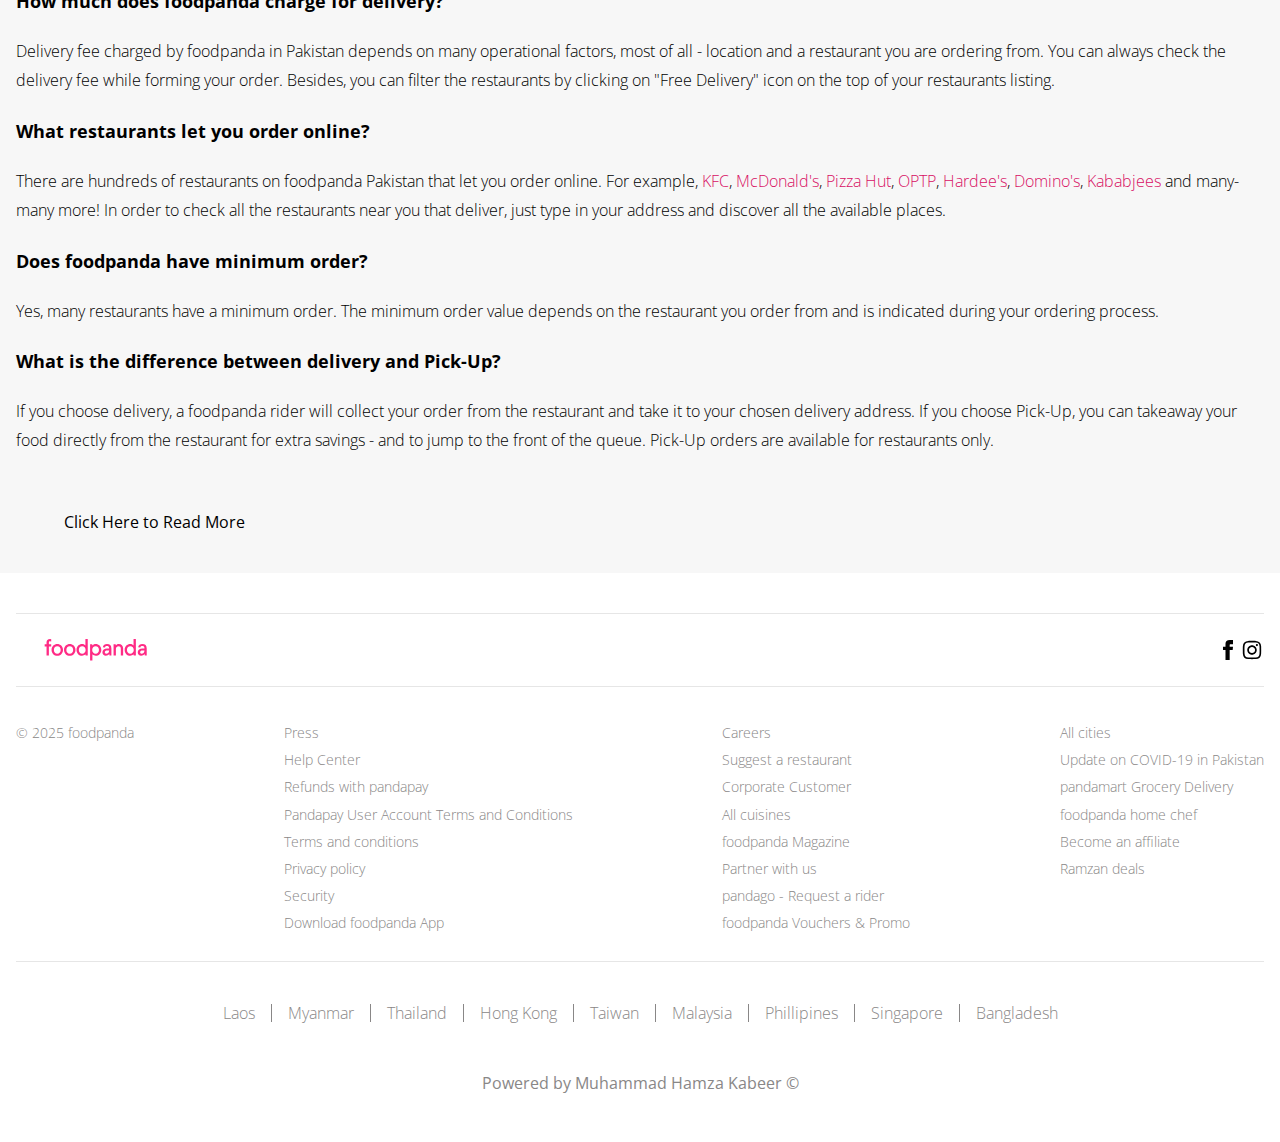
==== commit 26b461fc: "final work foodpanda work" ====
--- a/index.html
+++ b/index.html
@@ -5,7 +5,7 @@
     <meta http-equiv="X-UA-Compatible" content="IE=edge" />
     <meta name="viewport" content="width=device-width, initial-scale=1.0" />
     <link rel="icon" href="assets/images/favicon.png" type="image/png" />
-    <title>Food Delivery in Pakistan | Order Food online on Foodpanda</title>
+    <title>foodpanda-md-hama-kabeer-clone</title>
     <link rel="stylesheet" href="styles.css" />
     <link rel="preconnect" href="https://fonts.googleapis.com" />
     <link rel="preconnect" href="https://fonts.gstatic.com" crossorigin />
@@ -189,16 +189,18 @@
     </header>
     
 
-    <main>
+    <main style="background-color: #f7f7f7; position: relative;">
       <!-- Hero -->
-      <section class="hero">
+      <section class="hero" >
         <div class="bg-wrapper"></div>
         <div class="max-w-xl">
-          <h3>It's the food and groceries you love, delivered</h3>
+          <h3>Enjoy discounts on your first order
+          </h3>
           <div class="actions">
             <div class="input-container">
               <input type="text" placeholder="Enter your address" />
-              <svg
+
+              <svg style="top: 0.9rem;"
                 aria-hidden="true"
                 focusable="false"
                 class="fl-neutral-secondary"
@@ -228,7 +230,7 @@
       <section class="partners">
         <div class="max-w-xl">
           
-          <p class="caption">You prepare the food, we handle the rests</p>
+          <p class="caption">You prepare the food, we handle the rest</p>
         </div>
 
         <div class="background-image"></div>
@@ -286,7 +288,6 @@
               
               </span>
             </div>
-
             <div class="card R">
               <img
                 src="https://images.deliveryhero.io/image/foodpanda/city-tile-pk/Rawalpindi.jpg?width=400&height=400"
@@ -304,7 +305,95 @@
               <p class="buttonfoo">Faisalabad</p>
              
             </div>
-
+            <div class="card A">
+              <img src="https://images.deliveryhero.io/image/fd-pk/city-tile/city-tile-Abottabad.jpg?width=720" alt="Abbottabad">
+              <p class="buttonfoo">Abbottabad</p>
+              
+            </div>
+
+            <div class="card B">
+              <img src="https://images.deliveryhero.io/image/fd-pk/city-tile/city-tile-Bahawalpur.jpg?width=720" alt="Bahawalpur">
+              <p class="buttonfoo">Bahawalpur</p>
+              
+            </div>
+            <div class="card D">
+              <img src="https://images.deliveryhero.io/image/fd-pk/city-tile/city-tile-DeraGhaziKhan.jpg?width=720" alt="Dera Ghazi Khan">
+              <p class="buttonfoo">Dera Ghazi Khan</p>
+              
+            </div>
+            <div class="card G">
+              <img src="https://images.deliveryhero.io/image/fd-pk/city-tile/city-tile-Gujranwala.jpg?width=720" alt="Gujranwala">
+              <p class="buttonfoo">Gujranwala</p>
+            </div>
+            <div class="card G">
+              <img src="https://images.deliveryhero.io/image/fd-pk/city-tile/city-tile-Gujrat.jpg.jpg?width=720" alt="Gujrat">
+              <p class="buttonfoo">Gujrat</p>
+            </div>
+            <div class="card H">
+              <img src="https://images.deliveryhero.io/image/foodpanda/city-tile-pk/Hyderabad.jpg?width=720" alt="Hyderabad">
+              <p class="buttonfoo">Hyderabad</p>
+            </div>
+            <div class="card J">
+              <img src="https://images.deliveryhero.io/image/fd-pk/city-tile/city-tile-Jhelum.jpg?width=720" alt="Jhelum">
+              <p class="buttonfoo">Jhelum</p>
+            </div>
+            <div class="card Kamoke">
+              <img src="https://images.deliveryhero.io/image/fd-pk/city-tile/city-tile-Kamoke.jpg?width=720" alt="Kamoke">
+              <p class="buttonfoo">Kamoke</p>
+            </div>
+            <div class="card Larkana">
+              <img src="https://images.deliveryhero.io/image/fd-pk/city-tile/city-tile-Larkana.jpg?width=720" alt="Larkana">
+              <p class="buttonfoo">Larkana</p>
+            </div>
+            <div class="card mangla">
+              <img src="https://images.deliveryhero.io/image/fd-pk/city-tile/city-tile-Mangla.jpg?width=720" alt="Mangla">
+                <p class="buttonfoo">Mangla</p>
+            </div>
+            <div class="card mardan">
+              <img src="https://images.deliveryhero.io/image/fd-pk/city-tile/city-tile-Mardan.jpg?width=720" alt="Mardan">
+                <p class="buttonfoo">Mardan</p>
+            </div>
+            <div class="card muree">
+              <img src="https://images.deliveryhero.io/image/fd-pk/city-tile/city-tile-Murree.jpg?width=720" alt="Murree">
+                <p class="buttonfoo">Murree</p>
+            </div>
+            <div class="card okara">
+              <img src="https://images.deliveryhero.io/image/fd-pk/city-tile/city-tile-Okara.jpg?width=720" alt="Okara">
+                <p class="buttonfoo">Okara</p>
+            </div>
+            <div class="card Pano aqil">
+              <img src="https://images.deliveryhero.io/image/fd-pk/city-tile/city-tile-PanoAqil.jpg?width=720" alt="Pano Aqil">
+                <p class="buttonfoo">Pano Aqil</p>
+            </div>
+            <div class="card quetta">
+              <img src="https://images.deliveryhero.io/image/fd-pk/city-tile/city-tile-Quetta.jpg?width=720" alt="Quetta">
+                <p class="buttonfoo">Quetta</p>
+            </div>
+            <div class="card Rahim yar khan">
+              <img src="https://images.deliveryhero.io/image/fd-pk/city-tile/city-tile-RahimYarKhan.jpg?width=720" alt="Rahim Yar Khan">
+                <p class="buttonfoo">Rahim Yar Khan</p>
+            </div>
+            <div class="card sadiqqbad">
+              <img src="https://images.deliveryhero.io/image/fd-pk/city-tile/city-tile-Sadiqabad.jpg?width=720" alt="Sadiqabad">
+                <p class="buttonfoo">Sadiqabad</p>
+            </div>
+            <div class="card sahiwal">
+              <img src="https://images.deliveryhero.io/image/fd-pk/city-tile/city-tile-Sahiwal.jpg?width=720" alt="Sahiwal">
+                <p class="buttonfoo">Sahiwal</p>
+            </div>
+            <div class="card Sargodah">
+              <img src="https://images.deliveryhero.io/image/fd-pk/city-tile/city-tile-Sargodha.jpg?width=720" alt="Sargodha">
+                <p class="buttonfoo">Sargodah</p>
+            </div>
+            <div class="card shiekhupura">
+              <img src="https://images.deliveryhero.io/image/fd-pk/city-tile/city-tile-Sheikhupura.jpg.jpg?width=720" alt="Sheikhupura">
+                <p class="buttonfoo">Shiekhupura</p>
+            </div>
+            <div class="card wah cantt">
+              <img src="https://images.deliveryhero.io/image/fd-pk/city-tile/city-tile-WahhCannt.jpg?width=720" alt="Wah Cantt">
+                <p class="buttonfoo">Wah Cantt</p>
+            </div>
+            
             <div class="card M">
               <img
                 src="https://images.deliveryhero.io/image/foodpanda/city-tile-pk/Multan.jpg?width=400&height=400"
--- a/styles.css
+++ b/styles.css
@@ -17,6 +17,7 @@
   max-width: 1300px;
   margin: 0 auto;
   position: relative;
+  z-index: 2;
 }
 
 
@@ -26,7 +27,7 @@
   align-items: center;
   justify-content: center;
   padding: 8px;
-  background-color: white;
+  background-color: #ffffff;
   box-shadow: 0 2px 4px rgba(0, 0, 0, 0.1);
   width: 100%;
 }
@@ -103,8 +104,8 @@
 }
 
 .hero h3 {
-  font-size: 2rem;
-  font-weight: 300;
+  font-size: 1.9rem;
+  font-weight: 700;
   margin-top: 9rem;
   min-width: 220px;
   width: 70%;
@@ -113,11 +114,13 @@
 
 .hero .bg-wrapper {
   position: absolute;
+  top: 0;
+  left: 0;
+  z-index: 1;
   width: 33%;
   margin-left: 67%;
   background: url("assets/images/hero-bg-xl.webp");
   height: 100%;
-  z-index: -1;
   display: block;
   float: right;
   max-height: 335px;
@@ -125,23 +128,24 @@
 }
 
 .hero .actions {
-  margin-top: 4em;
-  border-radius: 15px;
+  margin-top: 2em;
+  border-radius: 16px;
 }
 
 .actions .input-container {
   position: relative;
 }
 
+
 .actions input {
   width: 100%;
-  padding: 1.5rem 1rem;
+  padding: 17px 1rem;
   border-radius: 10px;
   outline: none;
   border: 1px solid #dcdcdc;
   color: #333;
   font-size: 0.9rem;
-  box-shadow: 0 0.3rem 2rem rgb(0 0 0 /10%);
+ box-shadow: 0 .188rem 1.25rem rgba(0, 0, 0, .1);
 }
 
 .actions input::placeholder {
@@ -162,7 +166,7 @@
   width: 100%;
   color: white;
   border: none;
-  height: 64px;
+  height: 50px;
   border-radius: 8px;
   font-size: 0.9rem;
   font-size: 300;
@@ -192,7 +196,7 @@
 .partners .caption {
   padding: 0 2rem;
   font-size: 1.2rem;
-  margin-bottom: 0.3rem;
+  margin-bottom: 1.5rem;
 }
 
 .partners .background-image {
@@ -589,8 +593,8 @@
     background: #fff;
     box-shadow: 0 0.3rem 2rem rgb(0 0 0 /10%);
     display: flex;
-    padding: 1rem;
-    max-width: 960px;
+    padding: 14px;
+    max-width: 850px;
   }
 
   .actions input {
@@ -600,7 +604,6 @@
   .actions .input-container {
     width: 80%;
   }
-
   .actions button {
     margin: 0;
     width: 15%;
@@ -755,13 +758,14 @@
   }
 
   .partners .backdrop-text {
-    font-size: 10rem;
+    font-size: 6rem;
     top: -130px;
     left: -40px;
   }
 
   .partners .caption {
-    font-size: 1.5rem;
+    font-size: 2rem;
+    font-weight: 700;
   }
 }
 
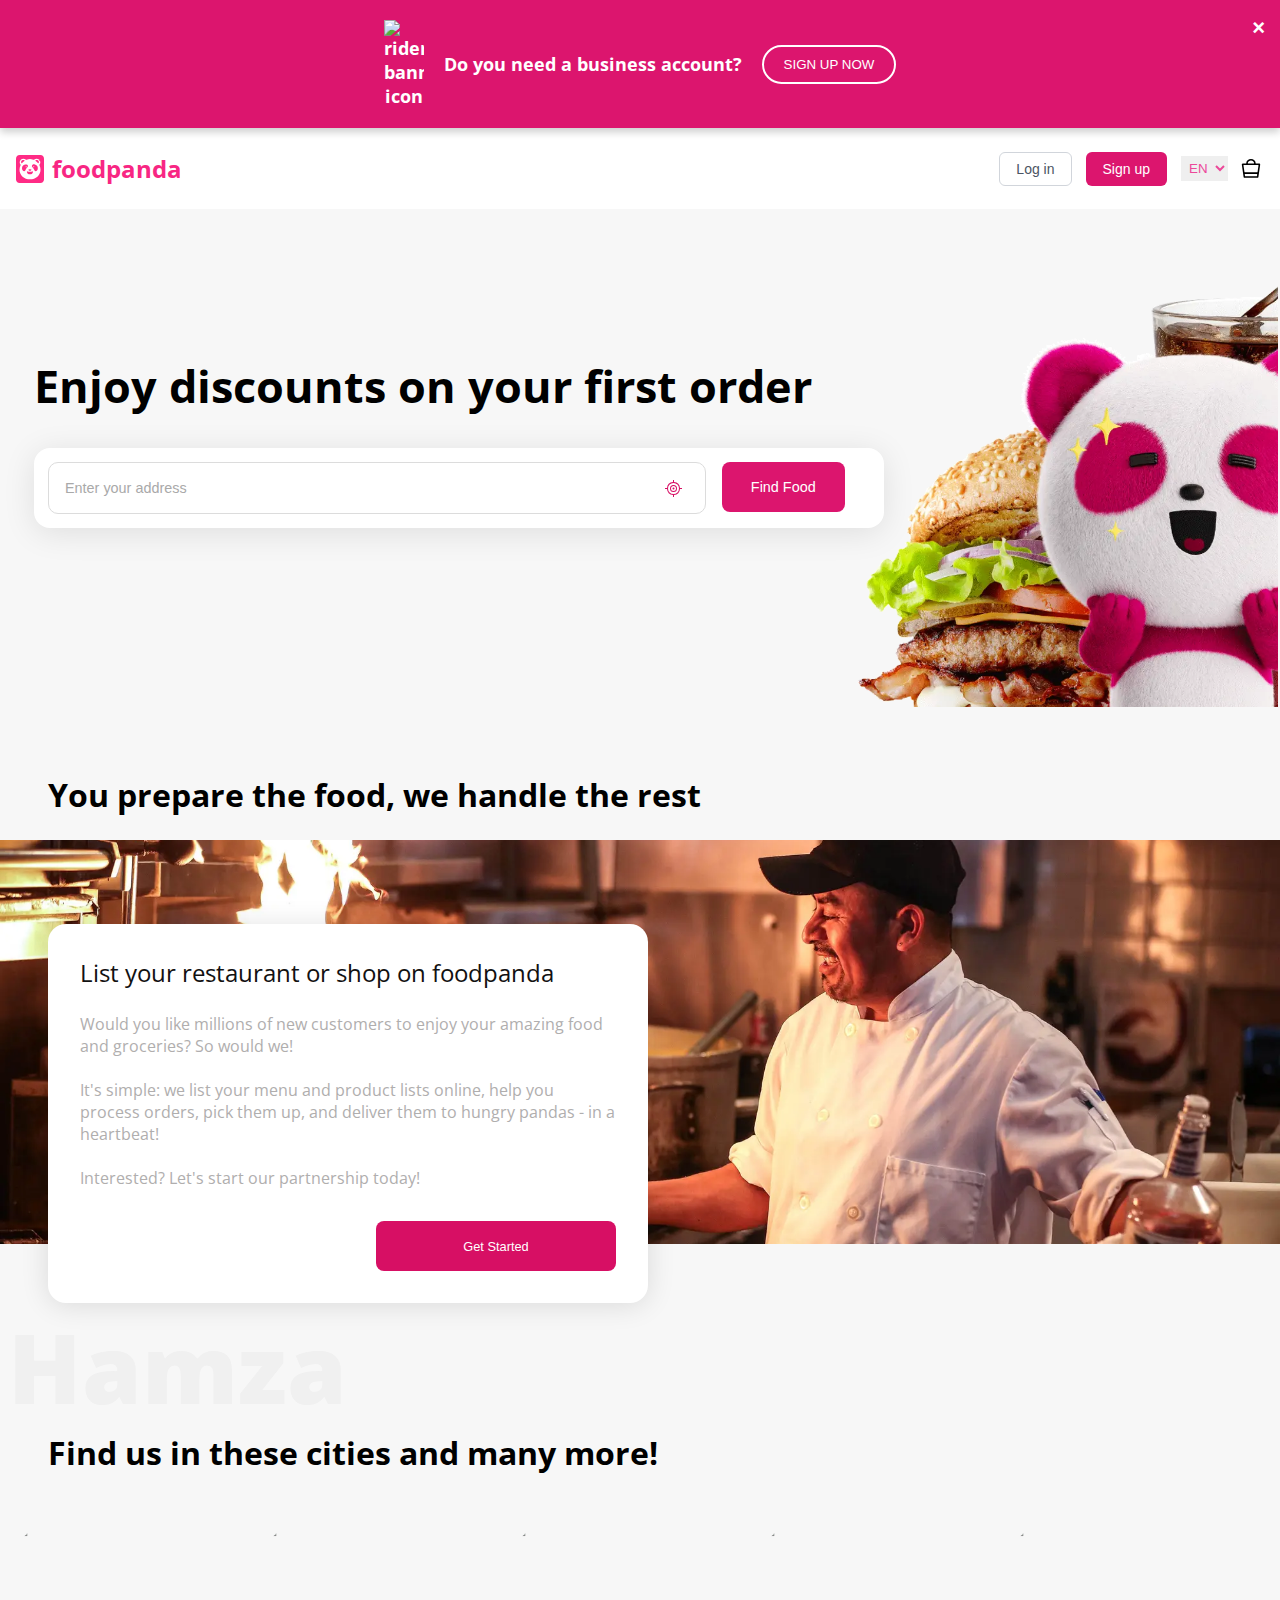
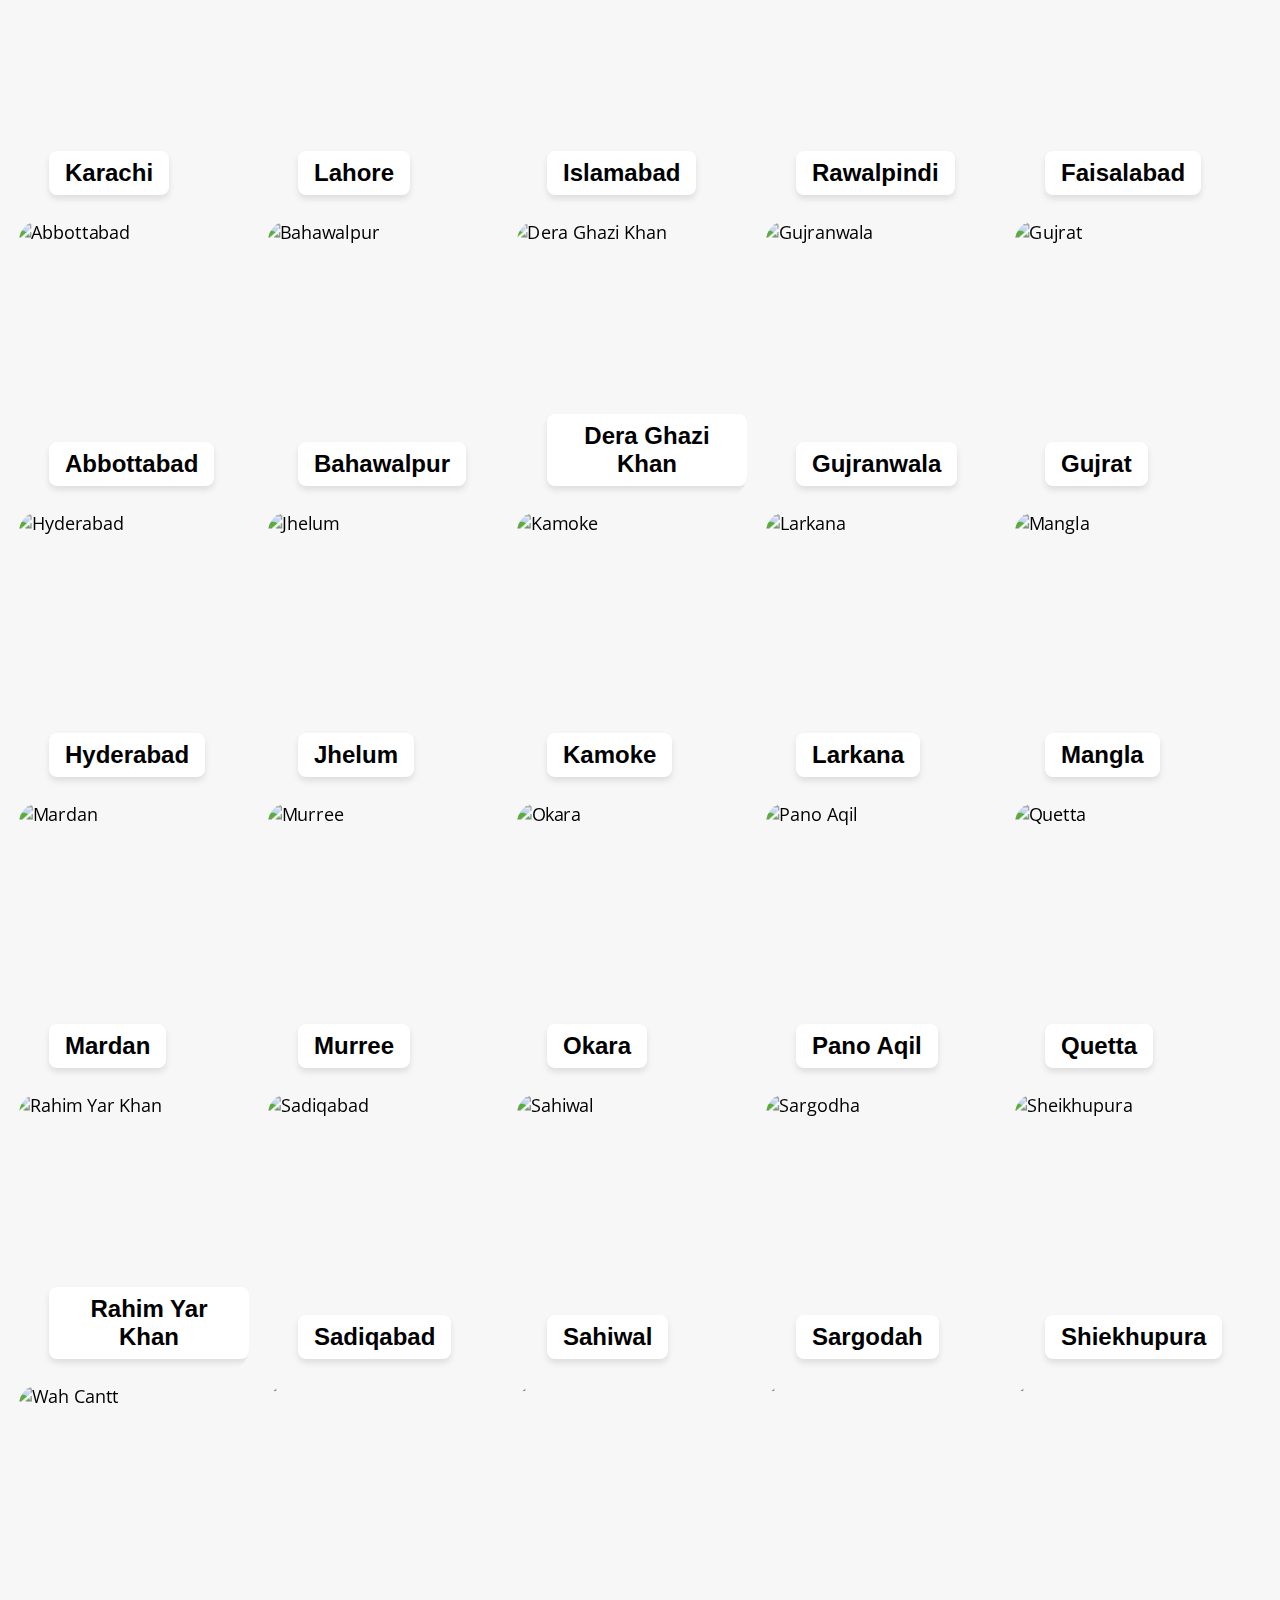
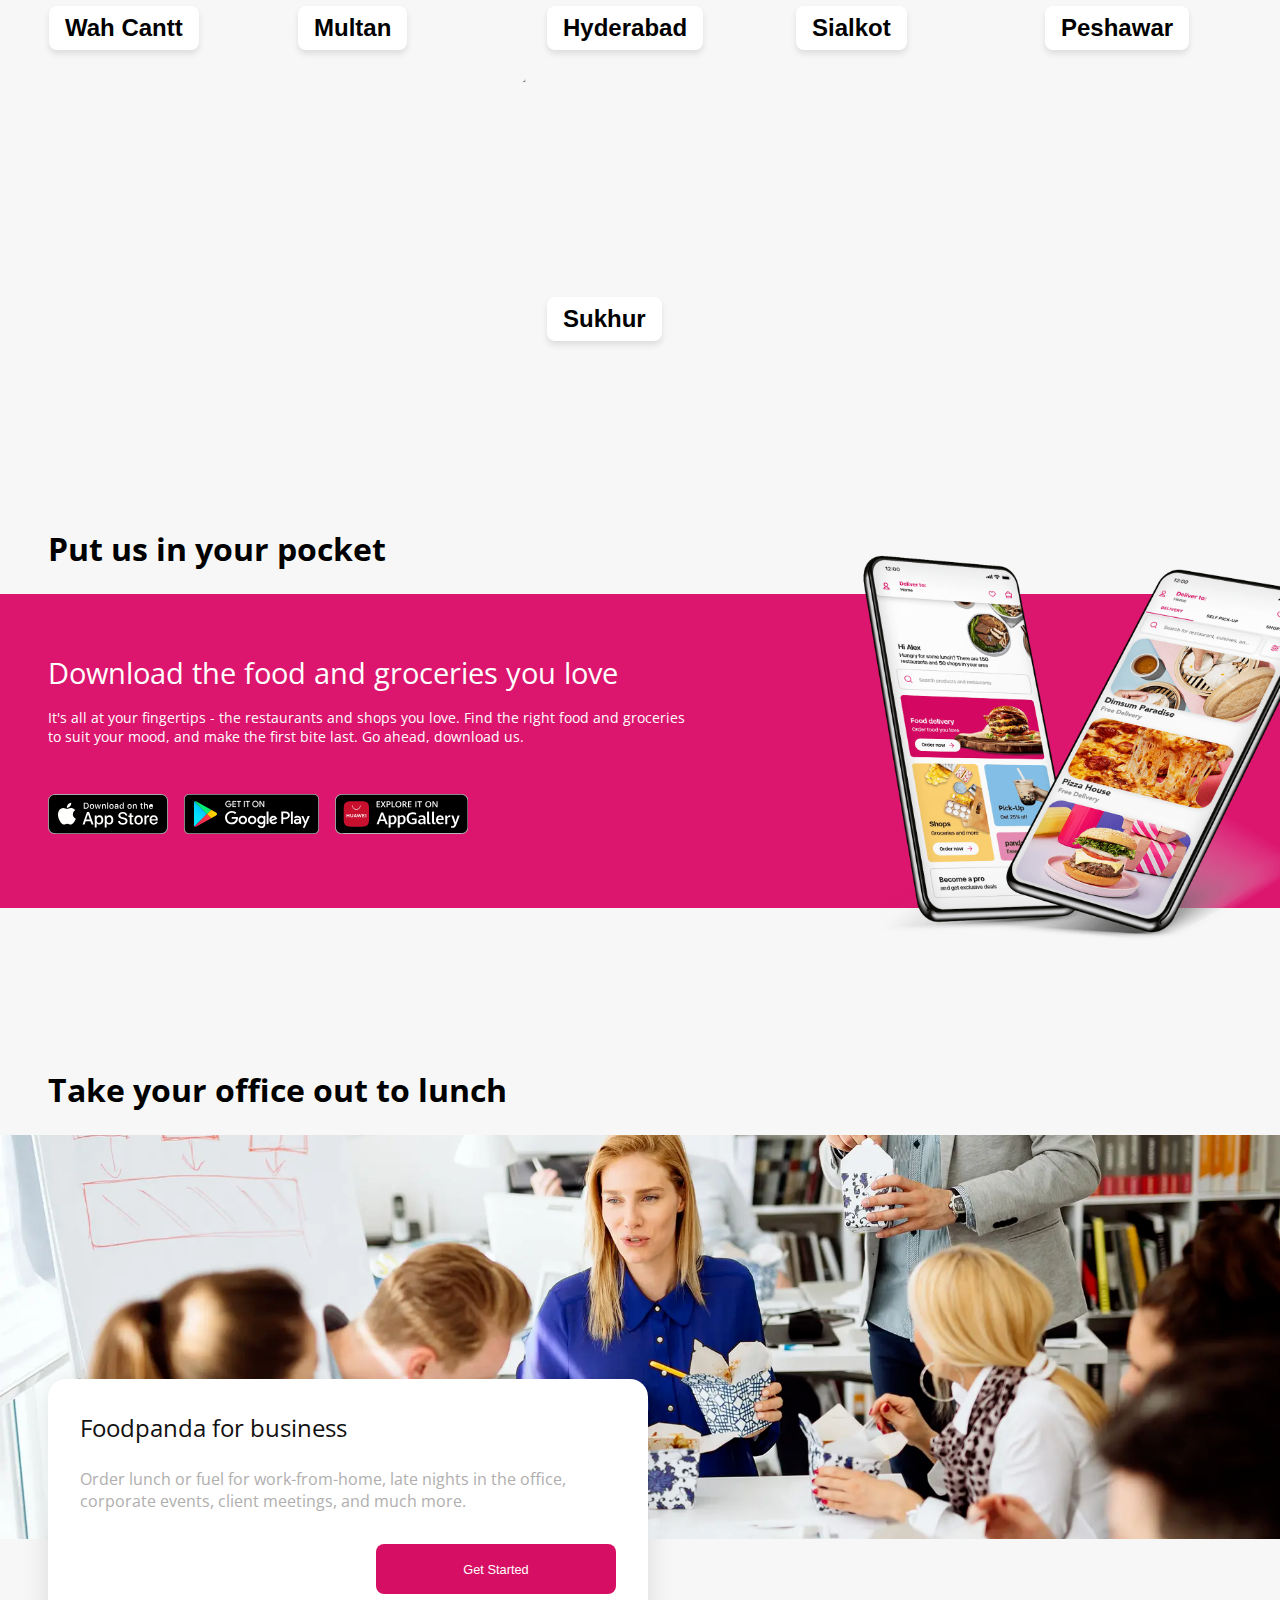
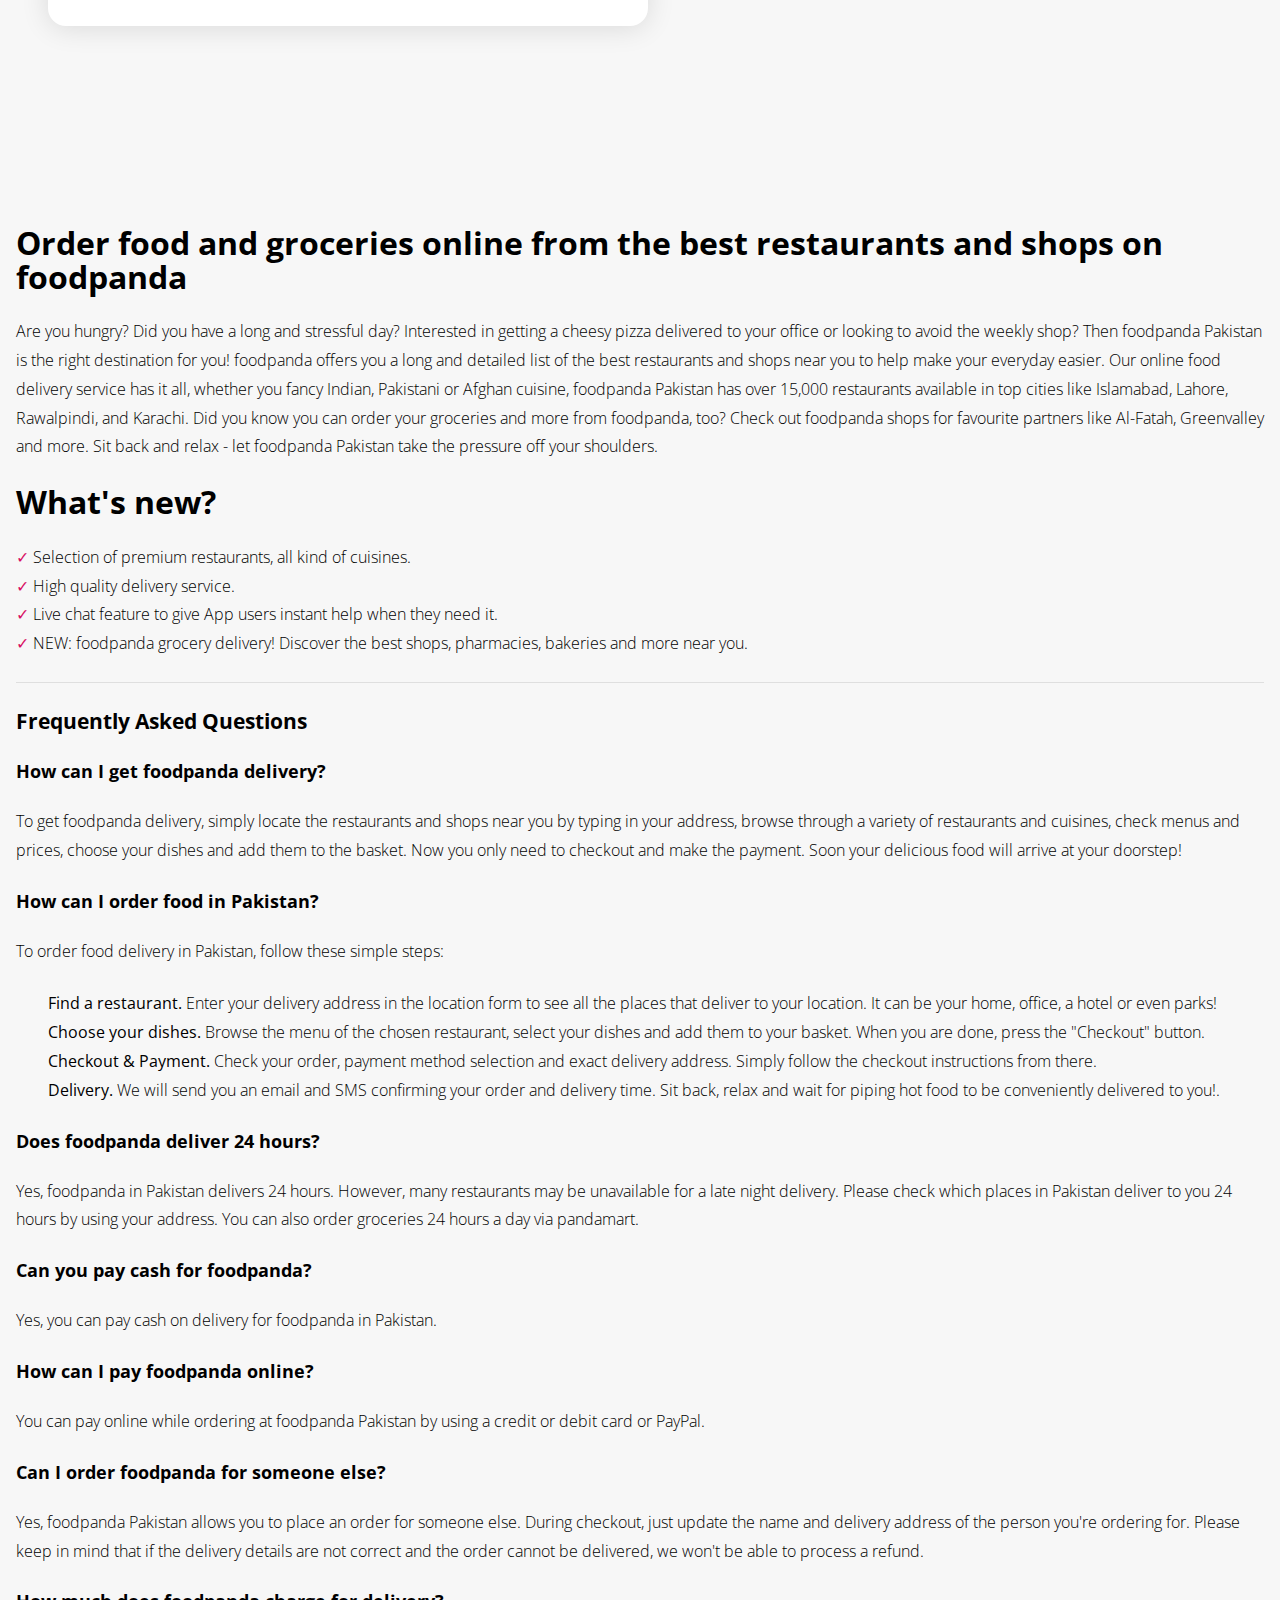
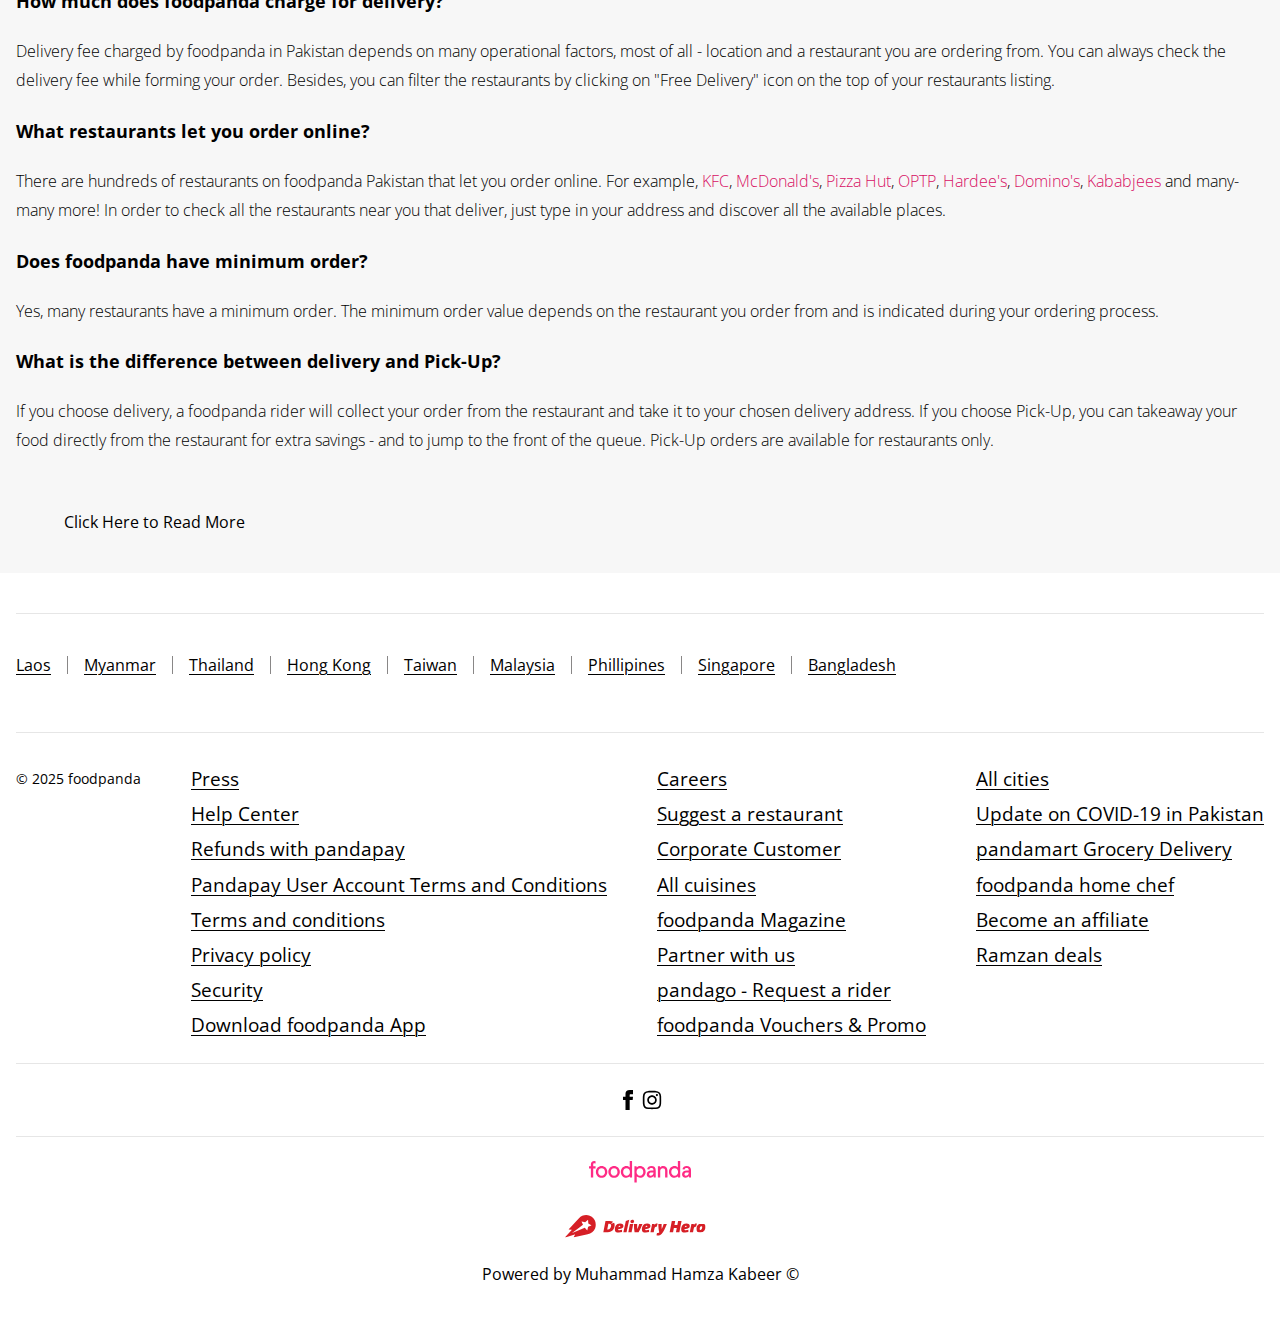
==== commit 258c1825: "major and final and offical clone foodpanda" ====
--- a/index.html
+++ b/index.html
@@ -180,11 +180,16 @@
                     <option value="">DE</option>
                 </select>
             </div>
-            <div class="fp-cart-icon">
+            <!-- <div class="fp-cart-icon">
                 <svg xmlns="http://www.w3.org/2000/svg" width="24" height="24" fill="currentColor" viewBox="0 0 24 24" style="cursor: pointer;">
                     <path d="M12.0021 2C14.5418 2 16.4241 3.6512 16.5538 6.15854H19.8491C20.4014 6.15854 20.8491 6.60625 20.8491 7.15854C20.8491 7.20585 20.8457 7.25311 20.8391 7.29996L19.1248 19.1414C19.0544 19.6341 18.6325 20 18.1348 20H5.86942C5.37176 20 4.94984 19.6341 4.87947 19.1414L3.16518 7.29996C3.08707 6.75322 3.46697 6.24669 4.0137 6.16859C4.06055 6.16189 4.10781 6.15854 4.15513 6.15854L7.36129 6.16397C7.49108 3.65663 9.46248 2 12.0021 2Z"></path>
                 </svg>
-            </div>
+            </div> -->
+            <button class="card-icon">
+              <a href="">
+              <svg aria-hidden="true" focusable="false" class="fl-none" width="26" height="25" viewBox="0 0 24 24" xmlns="http://www.w3.org/2000/svg"><path fill-rule="evenodd" clip-rule="evenodd" d="M12.0021 2C14.5418 2 16.4241 3.6512 16.5538 6.15854H19.8491C20.4014 6.15854 20.8491 6.60625 20.8491 7.15854C20.8491 7.20585 20.8457 7.25311 20.8391 7.29996L19.1248 19.1414C19.0544 19.6341 18.6325 20 18.1348 20H5.86942C5.37176 20 4.94984 19.6341 4.87947 19.1414L3.16518 7.29996C3.08707 6.75322 3.46697 6.24669 4.0137 6.16859C4.06055 6.16189 4.10781 6.15854 4.15513 6.15854L7.36129 6.16397C7.49108 3.65663 9.46248 2 12.0021 2ZM17.5607 16.25H6.44235C6.22143 16.25 6.04235 16.4291 6.04235 16.65C6.04235 16.669 6.04369 16.6879 6.04638 16.7067L6.25397 18.1567C6.28217 18.3537 6.45092 18.5 6.64993 18.5H17.3533C17.5523 18.5 17.7211 18.3537 17.7492 18.1566L17.9567 16.7066C17.988 16.488 17.836 16.2853 17.6174 16.254C17.5986 16.2513 17.5797 16.25 17.5607 16.25ZM18.8109 7.65854H5.19233C4.97142 7.65854 4.79233 7.83762 4.79233 8.05854C4.79233 8.32251 4.79367 8.09637 4.79635 8.11511L5.71793 14.4066C5.74609 14.6036 5.91486 14.75 6.11391 14.75H17.8891C18.0882 14.75 18.2569 14.6036 18.2851 14.4066L19.2069 8.11513C19.2381 7.89643 19.0862 7.69381 18.8675 7.66256C18.8487 7.65988 18.8298 7.65854 18.8109 7.65854ZM12.0021 3.40323C10.4163 3.40323 9.15495 4.32251 8.91234 5.80175C8.88507 5.96802 8.98943 6.12701 9.15495 6.15854C9.17377 6.16212 9.19289 6.16392 9.21204 6.1639L14.7134 6.15847C14.8772 6.15843 15.0099 6.02566 15.0099 5.86189C15.0099 5.84361 14.9631 5.82209 15.0049 5.80742C14.655 4.32251 13.5918 3.40323 12.0021 3.40323Z"></path></svg>
+              </a>
+          </button>
         </div>
     </header>
     
@@ -1044,57 +1049,7 @@
 
       <!-- Branding -->
       <section class="branding max-w-xl">
-        
-      <svg fill="none" xmlns="http://www.w3.org/2000/svg" viewBox="0 0 126 27" height="22" data-testid="brand-icon-text" aria-hidden="true" focusable="false"><path d="M0 6.56h2.3V4.39C2.3 1.76 3.74 0 6.6 0l1.44.29v2.63l-1.57-.29c-.86 0-1.29.59-1.29 1.47v2.46h2.86v2.63H5.17v11.13H2.3V9.19H0V6.56Zm15.48-.29c3.73 0 7.03 2.92 7.03 7.17s-3.3 7.17-7.03 7.17c-3.73 0-7.03-2.92-7.03-7.17s3.3-7.17 7.03-7.17Zm0 11.7c2.73 0 4.16-2.04 4.16-4.54s-1.44-4.54-4.16-4.54-4.16 2.04-4.16 4.54c-.01 2.5 1.43 4.54 4.16 4.54ZM30.8 6.27c3.73 0 7.03 2.92 7.03 7.17s-3.3 7.17-7.03 7.17c-3.73 0-7.03-2.92-7.03-7.17s3.3-7.17 7.03-7.17Zm0 11.7c2.73 0 4.16-2.04 4.16-4.54s-1.44-4.54-4.16-4.54-4.16 2.04-4.16 4.54c-.01 2.5 1.43 4.54 4.16 4.54Zm22.06 2.34h-2.58L50 19.14l-.15-.15-.15.15c-.86.88-2.3 1.47-3.73 1.47-3.73 0-6.89-2.92-6.89-7.17s3.16-7.17 6.89-7.17c1.4 0 2.87.59 3.73 1.47l.15.15.15-.15V0h2.87v20.3l-.01.01ZM46.12 8.9c-2.73 0-4.19 2.04-4.19 4.54s1.46 4.54 4.19 4.54c2.44 0 4.16-2.04 4.16-4.54S48.56 8.9 46.12 8.9Zm9.62-2.35h2.58l.26 1.17.17.15.15-.15c.86-.88 2.3-1.47 3.73-1.47 3.73 0 6.89 2.92 6.89 7.17s-3.16 7.17-6.89 7.17c-1.4 0-2.87-.59-3.73-1.47l-.15-.15-.17.15v7.38h-2.84V6.55Zm6.74 11.41c2.73 0 4.16-2.04 4.16-4.54s-1.44-4.54-4.16-4.54c-2.44 0-4.16 2.04-4.16 4.54s1.72 4.54 4.16 4.54Zm14.26-6.2h2.35v-.6c0-1.65-1.11-2.42-2.64-2.42-1.24 0-2.08.6-2.53 1.84l-2.57-.55c.57-2.35 2.53-3.82 5.13-3.82 3.61 0 5.42 1.82 5.42 5.48v8.62h-2.37l-.27-1.82c-.95 1.35-2.35 2.04-4.22 2.04-2.4 0-4.18-1.45-4.18-4.21s2.35-4.55 5.89-4.55c0 0-.01-.01 0-.01h-.01Zm-1.22 6.22c.95 0 1.78-.3 2.49-.9.72-.64 1.08-1.49 1.08-2.62v-.3h-2.46c-1.73 0-2.8.83-2.8 2.14-.01.99.59 1.68 1.7 1.68h-.01Zm9.02-11.44h2.58l.28 1.17.15.15.15-.15c.58-.88 2-1.47 3.16-1.47 3.44 0 5.45 2.35 5.45 5.56v8.49h-2.87V11.8c-.09-1.87-.97-2.92-2.86-2.92-1.7 0-3.1 1.4-3.16 3.1v8.32h-2.87V6.56h-.01v-.02Zm27.39 13.76h-2.58l-.28-1.17-.15-.15-.15.15c-.86.88-2.3 1.47-3.73 1.47-3.73 0-6.89-2.92-6.89-7.17s3.16-7.17 6.89-7.17c1.4 0 2.87.59 3.73 1.47l.15.15.15-.15V0h2.86v20.31-.02.01Zm-6.74-11.41c-2.73 0-4.19 2.04-4.19 4.54s1.46 4.54 4.19 4.54c2.43 0 4.16-2.04 4.16-4.54s-1.72-4.54-4.16-4.54Zm14.9 2.87h2.35v-.6c0-1.65-1.11-2.42-2.64-2.42-1.24 0-2.08.6-2.53 1.84l-2.57-.55c.57-2.35 2.53-3.82 5.13-3.82 3.61 0 5.42 1.82 5.42 5.48v8.62h-2.37l-.27-1.82c-.95 1.35-2.35 2.04-4.22 2.04-2.4 0-4.18-1.45-4.18-4.21s2.35-4.55 5.89-4.55c0 0-.01-.01 0-.01h-.01Zm-1.22 6.22c.95 0 1.78-.3 2.48-.9.72-.64 1.08-1.49 1.08-2.62v-.3h-2.46c-1.74 0-2.8.83-2.8 2.14 0 .99.59 1.68 1.7 1.68Z" fill="#ff2b85"></path></svg>
-        <div class="socials">
-          <svg aria-hidden="true" focusable="false" class="fl-none" width="24" height="24" viewBox="0 0 24 24" xmlns="http://www.w3.org/2000/svg"><path d="M9.49247 8.66667H6.98495V12H9.49247V22H13.6717V12H16.6807L17.015 8.66667H13.6717V7.25C13.6717 6.5 13.8388 6.16667 14.5911 6.16667H17.015V2H13.8388C10.8298 2 9.49247 3.33333 9.49247 5.83333V8.66667Z"></path></svg>
-          <svg aria-hidden="true" focusable="false" class="fl-none" width="24" height="24" viewBox="0 0 24 24" xmlns="http://www.w3.org/2000/svg"><path d="M12 4.51405C14.4518 4.51405 14.7583 4.51405 15.7543 4.59044C18.2827 4.66683 19.432 5.88905 19.5086 8.3335C19.5852 9.32655 19.5852 9.55572 19.5852 12.0002C19.5852 14.4446 19.5852 14.7502 19.5086 15.6668C19.432 18.1113 18.2061 19.3335 15.7543 19.4099C14.7583 19.4863 14.5284 19.4863 12 19.4863C9.54821 19.4863 9.24173 19.4863 8.32231 19.4099C5.7939 19.3335 4.64463 18.1113 4.56801 15.6668C4.49139 14.6738 4.49139 14.4446 4.49139 12.0002C4.49139 9.55572 4.49139 9.25016 4.56801 8.3335C4.64463 5.88905 5.87052 4.66683 8.32231 4.59044C9.24173 4.51405 9.54821 4.51405 12 4.51405ZM12 2.8335C9.47159 2.8335 9.16511 2.8335 8.24569 2.90988C4.87448 3.06266 3.03564 4.896 2.8824 8.25711C2.80579 9.17377 2.80579 9.47933 2.80579 12.0002C2.80579 14.521 2.80579 14.8266 2.8824 15.7432C3.03564 19.1043 4.87448 20.9377 8.24569 21.0904C9.16511 21.1668 9.47159 21.1668 12 21.1668C14.5284 21.1668 14.8349 21.1668 15.7543 21.0904C19.1255 20.9377 20.9643 19.1043 21.1176 15.7432C21.1942 14.8266 21.1942 14.521 21.1942 12.0002C21.1942 9.47933 21.1942 9.17377 21.1176 8.25711C20.9643 4.896 19.1255 3.06266 15.7543 2.90988C14.8349 2.8335 14.5284 2.8335 12 2.8335ZM12 7.26405C9.39497 7.26405 7.24965 9.40294 7.24965 12.0002C7.24965 14.5974 9.39497 16.7363 12 16.7363C14.605 16.7363 16.7503 14.5974 16.7503 12.0002C16.7503 9.40294 14.605 7.26405 12 7.26405ZM12 15.0557C10.3144 15.0557 8.93526 13.6807 8.93526 12.0002C8.93526 10.3196 10.3144 8.94461 12 8.94461C13.6856 8.94461 15.0647 10.3196 15.0647 12.0002C15.0647 13.6807 13.6856 15.0557 12 15.0557ZM16.9036 6.04183C16.2906 6.04183 15.8309 6.50016 15.8309 7.11127C15.8309 7.72238 16.2906 8.18072 16.9036 8.18072C17.5165 8.18072 17.9762 7.72238 17.9762 7.11127C17.9762 6.50016 17.5165 6.04183 16.9036 6.04183Z"></path></svg>
-        </div>
-      </section>
-
-      <div class="divider max-w-xl"></div>
-
-      <!-- Links -->
-      <section class="links max-w-xl">
-        <div class="first-col col">
-          <p>&copy; 2025 foodpanda</p>
-        </div>
-
-        <div class="second-col col">
-          <a href="#_">Press</a>
-          <a href="#_">Help Center</a>
-          <a href="#_">Refunds with pandapay</a>
-          <a href="#_">Pandapay User Account Terms and Conditions</a>
-          <a href="#_">Terms and conditions</a>
-          <a href="#_">Privacy policy</a>
-          <a href="#_">Security</a>
-          <a href="#_">Download foodpanda App</a>
-        </div>
-
-        <div class="third-col col">
-          <a href="#_">Careers</a>
-          <a href="#_">Suggest a restaurant</a>
-          <a href="#_">Corporate Customer</a>
-          <a href="#_">All cuisines</a>
-          <a href="#_">foodpanda Magazine</a>
-          <a href="#_">Partner with us</a>
-          <a href="#_">pandago - Request a rider</a>
-          <a href="#_">foodpanda Vouchers & Promo</a>
-        </div>
-
-        <div class="fourth-col col">
-          <a href="#_">All cities</a>
-          <a href="#_">Update on COVID-19 in Pakistan</a>
-          <a href="#_">pandamart Grocery Delivery</a>
-          <a href="#_">foodpanda home chef</a>
-          <a href="#_">Become an affiliate</a>
-          <a href="#_">Ramzan deals</a>
-        </div>
-      </section>
-
-      <div class="divider max-w-xl"></div>
-
-      <!-- Countries -->
+          <!-- Countries -->
       <section class="countries">
         <a href="#_">Laos</a>
         <div class="vertical-divider"></div>
@@ -1114,7 +1069,72 @@
         <div class="vertical-divider"></div>
         <a href="#_">Bangladesh</a>
       </section>
-    <p class="countries" style="color:rgb(137, 135, 135); cursor: pointer;">Powered by Muhammad Hamza Kabeer	&#169;</p>
+        
+      
+      </section>
+
+      <div class="divider max-w-xl"></div>
+
+      <!-- Links -->
+      <section class="links max-w-xl">
+        <div class="first-col col">
+          <p>&copy; 2025 foodpanda</p>
+        </div>
+
+        <div class="second-col col" style="gap: 8px;">
+          <a href="#_">Press</a>
+          <a href="#_">Help Center</a>
+          <a href="#_">Refunds with pandapay</a>
+          <a href="#_">Pandapay User Account Terms and Conditions</a>
+          <a href="#_">Terms and conditions</a>
+          <a href="#_">Privacy policy</a>
+          <a href="#_">Security</a>
+          <a href="#_">Download foodpanda App</a>
+        </div>
+
+        <div class="third-col col" style="gap: 8px;">
+          <a href="#_">Careers</a>
+          <a href="#_">Suggest a restaurant</a>
+          <a href="#_">Corporate Customer</a>
+          <a href="#_">All cuisines</a>
+          <a href="#_">foodpanda Magazine</a>
+          <a href="#_">Partner with us</a>
+          <a href="#_">pandago - Request a rider</a>
+          <a href="#_">foodpanda Vouchers & Promo</a>
+        </div>
+
+        <div class="fourth-col col" style="gap: 8px;">
+          <a href="#_">All cities</a>
+          <a href="#_">Update on COVID-19 in Pakistan</a>
+          <a href="#_">pandamart Grocery Delivery</a>
+          <a href="#_">foodpanda home chef</a>
+          <a href="#_">Become an affiliate</a>
+          <a href="#_">Ramzan deals</a>
+        </div>
+      </section>
+
+      <div class="divider max-w-xl"></div>
+      
+      <div class="socials" style="display: flex; justify-content: center;">
+        <svg aria-hidden="true" focusable="false" class="fl-none" width="24" height="24" viewBox="0 0 24 24" xmlns="http://www.w3.org/2000/svg"><path d="M9.49247 8.66667H6.98495V12H9.49247V22H13.6717V12H16.6807L17.015 8.66667H13.6717V7.25C13.6717 6.5 13.8388 6.16667 14.5911 6.16667H17.015V2H13.8388C10.8298 2 9.49247 3.33333 9.49247 5.83333V8.66667Z"></path></svg>
+        <svg aria-hidden="true" focusable="false" class="fl-none" width="24" height="24" viewBox="0 0 24 24" xmlns="http://www.w3.org/2000/svg"><path d="M12 4.51405C14.4518 4.51405 14.7583 4.51405 15.7543 4.59044C18.2827 4.66683 19.432 5.88905 19.5086 8.3335C19.5852 9.32655 19.5852 9.55572 19.5852 12.0002C19.5852 14.4446 19.5852 14.7502 19.5086 15.6668C19.432 18.1113 18.2061 19.3335 15.7543 19.4099C14.7583 19.4863 14.5284 19.4863 12 19.4863C9.54821 19.4863 9.24173 19.4863 8.32231 19.4099C5.7939 19.3335 4.64463 18.1113 4.56801 15.6668C4.49139 14.6738 4.49139 14.4446 4.49139 12.0002C4.49139 9.55572 4.49139 9.25016 4.56801 8.3335C4.64463 5.88905 5.87052 4.66683 8.32231 4.59044C9.24173 4.51405 9.54821 4.51405 12 4.51405ZM12 2.8335C9.47159 2.8335 9.16511 2.8335 8.24569 2.90988C4.87448 3.06266 3.03564 4.896 2.8824 8.25711C2.80579 9.17377 2.80579 9.47933 2.80579 12.0002C2.80579 14.521 2.80579 14.8266 2.8824 15.7432C3.03564 19.1043 4.87448 20.9377 8.24569 21.0904C9.16511 21.1668 9.47159 21.1668 12 21.1668C14.5284 21.1668 14.8349 21.1668 15.7543 21.0904C19.1255 20.9377 20.9643 19.1043 21.1176 15.7432C21.1942 14.8266 21.1942 14.521 21.1942 12.0002C21.1942 9.47933 21.1942 9.17377 21.1176 8.25711C20.9643 4.896 19.1255 3.06266 15.7543 2.90988C14.8349 2.8335 14.5284 2.8335 12 2.8335ZM12 7.26405C9.39497 7.26405 7.24965 9.40294 7.24965 12.0002C7.24965 14.5974 9.39497 16.7363 12 16.7363C14.605 16.7363 16.7503 14.5974 16.7503 12.0002C16.7503 9.40294 14.605 7.26405 12 7.26405ZM12 15.0557C10.3144 15.0557 8.93526 13.6807 8.93526 12.0002C8.93526 10.3196 10.3144 8.94461 12 8.94461C13.6856 8.94461 15.0647 10.3196 15.0647 12.0002C15.0647 13.6807 13.6856 15.0557 12 15.0557ZM16.9036 6.04183C16.2906 6.04183 15.8309 6.50016 15.8309 7.11127C15.8309 7.72238 16.2906 8.18072 16.9036 8.18072C17.5165 8.18072 17.9762 7.72238 17.9762 7.11127C17.9762 6.50016 17.5165 6.04183 16.9036 6.04183Z"></path></svg>
+      </div>
+      <div class="divider max-w-xl"></div>
+      
+     <div style="display: flex; justify-content: center;">
+      <a href="#">
+    <svg fill="none" xmlns="http://www.w3.org/2000/svg" viewBox="0 0 126 27" height="22" data-testid="brand-icon-text" aria-hidden="true" focusable="false"><path d="M0 6.56h2.3V4.39C2.3 1.76 3.74 0 6.6 0l1.44.29v2.63l-1.57-.29c-.86 0-1.29.59-1.29 1.47v2.46h2.86v2.63H5.17v11.13H2.3V9.19H0V6.56Zm15.48-.29c3.73 0 7.03 2.92 7.03 7.17s-3.3 7.17-7.03 7.17c-3.73 0-7.03-2.92-7.03-7.17s3.3-7.17 7.03-7.17Zm0 11.7c2.73 0 4.16-2.04 4.16-4.54s-1.44-4.54-4.16-4.54-4.16 2.04-4.16 4.54c-.01 2.5 1.43 4.54 4.16 4.54ZM30.8 6.27c3.73 0 7.03 2.92 7.03 7.17s-3.3 7.17-7.03 7.17c-3.73 0-7.03-2.92-7.03-7.17s3.3-7.17 7.03-7.17Zm0 11.7c2.73 0 4.16-2.04 4.16-4.54s-1.44-4.54-4.16-4.54-4.16 2.04-4.16 4.54c-.01 2.5 1.43 4.54 4.16 4.54Zm22.06 2.34h-2.58L50 19.14l-.15-.15-.15.15c-.86.88-2.3 1.47-3.73 1.47-3.73 0-6.89-2.92-6.89-7.17s3.16-7.17 6.89-7.17c1.4 0 2.87.59 3.73 1.47l.15.15.15-.15V0h2.87v20.3l-.01.01ZM46.12 8.9c-2.73 0-4.19 2.04-4.19 4.54s1.46 4.54 4.19 4.54c2.44 0 4.16-2.04 4.16-4.54S48.56 8.9 46.12 8.9Zm9.62-2.35h2.58l.26 1.17.17.15.15-.15c.86-.88 2.3-1.47 3.73-1.47 3.73 0 6.89 2.92 6.89 7.17s-3.16 7.17-6.89 7.17c-1.4 0-2.87-.59-3.73-1.47l-.15-.15-.17.15v7.38h-2.84V6.55Zm6.74 11.41c2.73 0 4.16-2.04 4.16-4.54s-1.44-4.54-4.16-4.54c-2.44 0-4.16 2.04-4.16 4.54s1.72 4.54 4.16 4.54Zm14.26-6.2h2.35v-.6c0-1.65-1.11-2.42-2.64-2.42-1.24 0-2.08.6-2.53 1.84l-2.57-.55c.57-2.35 2.53-3.82 5.13-3.82 3.61 0 5.42 1.82 5.42 5.48v8.62h-2.37l-.27-1.82c-.95 1.35-2.35 2.04-4.22 2.04-2.4 0-4.18-1.45-4.18-4.21s2.35-4.55 5.89-4.55c0 0-.01-.01 0-.01h-.01Zm-1.22 6.22c.95 0 1.78-.3 2.49-.9.72-.64 1.08-1.49 1.08-2.62v-.3h-2.46c-1.73 0-2.8.83-2.8 2.14-.01.99.59 1.68 1.7 1.68h-.01Zm9.02-11.44h2.58l.28 1.17.15.15.15-.15c.58-.88 2-1.47 3.16-1.47 3.44 0 5.45 2.35 5.45 5.56v8.49h-2.87V11.8c-.09-1.87-.97-2.92-2.86-2.92-1.7 0-3.1 1.4-3.16 3.1v8.32h-2.87V6.56h-.01v-.02Zm27.39 13.76h-2.58l-.28-1.17-.15-.15-.15.15c-.86.88-2.3 1.47-3.73 1.47-3.73 0-6.89-2.92-6.89-7.17s3.16-7.17 6.89-7.17c1.4 0 2.87.59 3.73 1.47l.15.15.15-.15V0h2.86v20.31-.02.01Zm-6.74-11.41c-2.73 0-4.19 2.04-4.19 4.54s1.46 4.54 4.19 4.54c2.43 0 4.16-2.04 4.16-4.54s-1.72-4.54-4.16-4.54Zm14.9 2.87h2.35v-.6c0-1.65-1.11-2.42-2.64-2.42-1.24 0-2.08.6-2.53 1.84l-2.57-.55c.57-2.35 2.53-3.82 5.13-3.82 3.61 0 5.42 1.82 5.42 5.48v8.62h-2.37l-.27-1.82c-.95 1.35-2.35 2.04-4.22 2.04-2.4 0-4.18-1.45-4.18-4.21s2.35-4.55 5.89-4.55c0 0-.01-.01 0-.01h-.01Zm-1.22 6.22c.95 0 1.78-.3 2.48-.9.72-.64 1.08-1.49 1.08-2.62v-.3h-2.46c-1.74 0-2.8.83-2.8 2.14 0 .99.59 1.68 1.7 1.68Z" fill="#ff2b85"></path></svg>
+  </a>
+  </div>
+  &nbsp;
+  <div style="display: flex; justify-content: center;">
+    <a href="#">
+    <svg width="160" height="32" viewBox="0 0 300 64" fill="none" xmlns="http://www.w3.org/2000/svg"><mask id="mask0_1088_35094" style="mask-type:luminance" maskUnits="userSpaceOnUse" x="0" y="10" width="62" height="45"><path fill-rule="evenodd" clip-rule="evenodd" d="M0 10H61.7303V55H0V10Z" fill="white"></path></mask><g mask="url(#mask0_1088_35094)"><path fill-rule="evenodd" clip-rule="evenodd" d="M52.503 31.1474C52.488 31.1544 52.48 31.1614 52.468 31.1664L46.336 33.6684L46.149 33.7534L44.655 40.5824C44.555 40.8154 44.257 40.8704 44.056 40.6754L39.589 35.3934L39.567 35.3784L14.379 46.1874C14.357 46.1994 14.332 46.2044 14.308 46.2044C14.214 46.2044 14.139 46.1294 14.139 46.0344C14.139 45.9804 14.165 45.9304 14.207 45.8994L35.984 29.5984L33.229 23.3084C33.091 23.0214 33.345 22.7164 33.682 22.8004H33.685L40.357 24.4454L45.538 19.8334V19.8344C45.763 19.6594 46.066 19.7844 46.122 20.0604L46.629 26.9904L52.604 30.4854C52.86 30.6494 52.823 31.0274 52.503 31.1474M49.458 11.3434C41.728 8.31042 33.226 10.5874 27.979 16.4184L7.50504 38.3504C7.23004 38.6454 7.35704 39.0154 7.69304 39.0654L13.147 39.4004C13.584 39.4274 13.638 39.8024 13.418 40.0604L0.0850411 54.4424C-0.145959 54.6924 0.133041 55.0834 0.451041 54.9844L19.487 48.9694C19.89 48.8314 20.2 49.1894 20.029 49.5034L17.483 54.0054C17.352 54.2624 17.599 54.6144 17.919 54.5904L45.363 48.4774C51.922 47.4394 57.776 43.0624 60.379 36.4354C64.298 26.4884 59.401 15.2554 49.458 11.3434" fill="#D61F26"></path></g><path fill-rule="evenodd" clip-rule="evenodd" d="M123.031 44.7135H116.777L121.67 21.7975L128.49 19.2905L123.031 44.7135Z" fill="#D61F26"></path><path fill-rule="evenodd" clip-rule="evenodd" d="M109.598 31.5875C108.101 31.5875 107.24 32.8265 106.89 34.2645C109.851 34.2645 110.747 33.3395 110.747 32.5715C110.747 32.0325 110.265 31.5875 109.598 31.5875M106.19 38.2775C106.156 38.4355 106.124 38.7255 106.124 38.8825C106.124 39.9035 106.823 40.2525 108.675 40.2525C110.33 40.2525 112.687 39.8385 114.059 39.3615V44.0465C112.307 44.6835 109.563 45.0325 107.365 45.0325C102.202 45.0325 99.7168 43.6295 99.7168 38.9475C99.7168 34.3525 101.851 27.1855 110.077 27.1855C115.3 27.1855 116.861 29.5475 116.861 32.0325C116.861 35.2505 114.091 37.9905 106.19 38.2775" fill="#D61F26"></path><path fill-rule="evenodd" clip-rule="evenodd" d="M134.389 26.365C132.257 26.365 130.885 24.995 130.885 23.114C130.885 20.66 132.607 19.29 134.739 19.29C136.907 19.29 138.247 20.66 138.247 22.509C138.247 24.995 136.557 26.365 134.389 26.365" fill="#D61F26"></path><path fill-rule="evenodd" clip-rule="evenodd" d="M130.001 27.7627H136.438L133.183 44.4607H126.682L128.975 32.7347" fill="#D61F26"></path><path fill-rule="evenodd" clip-rule="evenodd" d="M154.983 27.7627C152.751 33.3717 150.296 38.8517 147.174 44.4607H139.206C138.187 39.1687 137.74 33.5927 137.869 27.7627H144.372C144.241 30.5027 144.275 33.3087 144.431 35.9177C144.465 36.6197 144.531 37.2877 144.592 37.9617H144.629C144.913 37.2877 145.229 36.6197 145.517 35.9177C146.631 33.1737 147.651 30.1867 148.421 27.7627H154.983Z" fill="#D61F26"></path><path fill-rule="evenodd" clip-rule="evenodd" d="M163.682 31.5875C162.187 31.5875 161.322 32.8265 160.968 34.2645C163.937 34.2645 164.829 33.3395 164.829 32.5715C164.829 32.0325 164.353 31.5875 163.682 31.5875M160.274 38.2775C160.243 38.4355 160.206 38.7255 160.206 38.8825C160.206 39.9035 160.911 40.2525 162.756 40.2525C164.414 40.2525 166.773 39.8385 168.143 39.3615V44.0465C166.389 44.6835 163.649 45.0325 161.452 45.0325C156.286 45.0325 153.801 43.6295 153.801 38.9475C153.801 34.3525 155.935 27.1855 164.16 27.1855C169.386 27.1855 170.945 29.5475 170.945 32.0325C170.945 35.2505 168.177 37.9905 160.274 38.2775" fill="#D61F26"></path><path fill-rule="evenodd" clip-rule="evenodd" d="M183.445 33.656C183.091 33.56 182.389 33.463 181.881 33.463C180.445 33.463 179.298 34.899 178.786 37.544L177.454 44.461H170.945L174.202 27.763H179.079L179.237 29.989C180.733 28.143 181.915 27.186 183.73 27.186C184.557 27.186 185.005 27.249 185.225 27.314L183.445 33.656Z" fill="#D61F26"></path><path fill-rule="evenodd" clip-rule="evenodd" d="M203.774 27.7627C200.903 35.2197 198.355 40.6687 195.805 44.4317C192.109 49.9467 188.857 51.2207 185.508 51.2207C184.52 51.2207 183.47 50.9617 182.959 50.7077L183.981 45.8967H186.212C187.328 45.8967 187.803 45.4477 188.539 44.4607C187.295 39.9687 186.688 33.6907 186.752 27.7627H193.288C193.155 30.4687 193.189 33.2767 193.351 35.8247C193.383 36.5547 193.443 37.2577 193.506 37.9617H193.541C193.827 37.2877 194.143 36.6197 194.433 35.8877C195.517 33.2417 196.571 30.2137 197.267 27.7627H203.774Z" fill="#D61F26"></path><path fill-rule="evenodd" clip-rule="evenodd" d="M228.765 44.4609H221.908L223.535 36.0449H217.732L216.105 44.4609H209.256L213.589 22.2139H220.444L218.883 30.1519H224.684L226.245 22.2139H233.094L228.765 44.4609Z" fill="#D61F26"></path><path fill-rule="evenodd" clip-rule="evenodd" d="M242.271 31.5875C240.773 31.5875 239.915 32.8265 239.564 34.2645C242.529 34.2645 243.424 33.3395 243.424 32.5715C243.424 32.0325 242.941 31.5875 242.271 31.5875M238.862 38.2775C238.829 38.4355 238.8 38.7255 238.8 38.8825C238.8 39.9035 239.502 40.2525 241.346 40.2525C243.006 40.2525 245.365 39.8385 246.735 39.3615V44.0465C244.983 44.6835 242.241 45.0325 240.04 45.0325C234.876 45.0325 232.391 43.6295 232.391 38.9475C232.391 34.3525 234.527 27.1855 242.75 27.1855C247.978 27.1855 249.542 29.5475 249.542 32.0325C249.542 35.2505 246.763 37.9905 238.862 38.2775" fill="#D61F26"></path><path fill-rule="evenodd" clip-rule="evenodd" d="M262.031 33.656C261.681 33.56 260.985 33.463 260.472 33.463C259.039 33.463 257.889 34.899 257.38 37.544L256.04 44.461H249.543L252.79 27.763H257.665L257.826 29.989C259.325 28.143 260.501 27.186 262.316 27.186C263.149 27.186 263.593 27.249 263.819 27.314L262.031 33.656Z" fill="#D61F26"></path><mask id="mask1_1088_35094" style="mask-type:luminance" maskUnits="userSpaceOnUse" x="262" y="27" width="20" height="19"><path fill-rule="evenodd" clip-rule="evenodd" d="M262.734 27.1851H281.091V45.0321H262.734V27.1851Z" fill="white"></path></mask><g mask="url(#mask1_1088_35094)"><path fill-rule="evenodd" clip-rule="evenodd" d="M272.709 32.3181C270.096 32.3181 269.394 36.3011 269.394 38.0881C269.394 39.5211 269.999 39.9341 271.182 39.9341C273.759 39.9341 274.428 35.9491 274.428 34.1371C274.428 32.7341 273.856 32.3181 272.709 32.3181M270.283 45.0321C265.218 45.0321 262.734 42.8641 262.734 38.5311C262.734 33.7181 265.124 27.1851 273.54 27.1851C278.574 27.1851 281.091 29.4171 281.091 33.6901C281.091 38.5981 278.699 45.0321 270.283 45.0321" fill="#D61F26"></path></g><path fill-rule="evenodd" clip-rule="evenodd" d="M85.7605 39.1688H84.4855L86.7785 27.4398H88.5665C91.2735 27.4398 92.2615 29.0398 92.2615 31.2328C92.2615 35.6658 89.8035 39.1688 85.7605 39.1688V39.1688ZM91.8335 27.8558L96.1665 23.6978C94.4765 22.6808 92.1565 22.2148 89.2625 22.2148H87.7985H80.9775L76.6465 44.4618H83.4615H85.2845C95.3205 44.4618 99.3325 37.4498 99.3325 30.1518C99.3325 28.2568 98.9255 26.7408 98.1375 25.5628L91.8335 27.8558Z" fill="#D61F26"></path></svg>
+  </a>
+  </div>  
+    <p class="countries" style="color:var(--colorInteractionSecondary); cursor: pointer; font-weight: 400;">Powered by Muhammad Hamza Kabeer	&#169;</p>
+
+
     </footer>
     <script>
       const closeBtn = document.querySelector('.close-btn');
--- a/styles.css
+++ b/styles.css
@@ -90,9 +90,15 @@
   margin: 4px;
 }
 
-.fp-cart-icon {
-  color: #4b5563;
-  margin: 4px;
+.card-icon {
+  border: none;
+  background-color: #fff;
+  margin-top: 4px;
+}
+
+.card-icon:hover {
+  background-color: #f0efef;
+  border-radius: 20px;
 }
 
 /* Hero Section */
@@ -327,7 +333,7 @@
 }
 
 .app .container {
-  background: #e21b70;
+  background: #dc156e;
   min-height: 485px;
   z-index: -1;
 }
@@ -345,8 +351,10 @@
 .container .image-container {
   position: relative;
   max-width: 424px;
+  width: 100%; 
+  height: auto; 
+  object-fit: cover; 
   min-height: 250px;
-  width: 100%;
   text-align: center;
 }
 
@@ -374,6 +382,7 @@
 .content-container .buttons-container {
   display: flex;
   justify-content: center;
+  flex-wrap: wrap;
 }
 
 .buttons-container .center-svg {
@@ -533,13 +542,18 @@
   justify-content: center;
   margin-top: 0.5rem;
   line-height: 1.7rem;
+
 }
 
 .links a {
-  text-decoration: none;
-  font-weight: lighter;
-  font-size: 0.9rem;
-  color: rgb(137, 135, 135);
+  text-decoration: none; 
+  text-decoration: underline;  
+    text-underline-offset: 3px;  
+    text-decoration-thickness: 1px; 
+    text-decoration-color: black; 
+  font-weight: 400;
+  font-size: 1.2rem;
+  color: var(--colorInteractionSecondary);
 }
 
 .links a:hover {
@@ -547,8 +561,8 @@
 }
 
 .first-col p {
-  color: rgb(137, 135, 135);
-  font-weight: lighter;
+  color: var(--colorInteractionSecondary);
+  font-weight: 400;
   font-size: 0.9rem;
 }
 
@@ -564,8 +578,12 @@
 
 .countries a {
   text-decoration: none;
-  color: rgb(137, 135, 135);
-  font-weight: lighter;
+  text-decoration: underline;  
+  text-underline-offset: 3px;  
+  text-decoration-thickness: 1px; 
+  text-decoration-color: black;
+  color: var(--colorInteractionSecondary);
+  font-weight: 400;
 }
 
 .countries .vertical-divider {
@@ -674,7 +692,7 @@
   }
 
   .image-container img {
-    min-width: 500px;
+    min-width: 400px;
   }
 
   .content-container .sub-heading {
@@ -714,7 +732,7 @@
   }
 
   .image-container img {
-    min-width: 600px;
+    min-width: 550px;
   }
 
   .content-container .buttons-container {
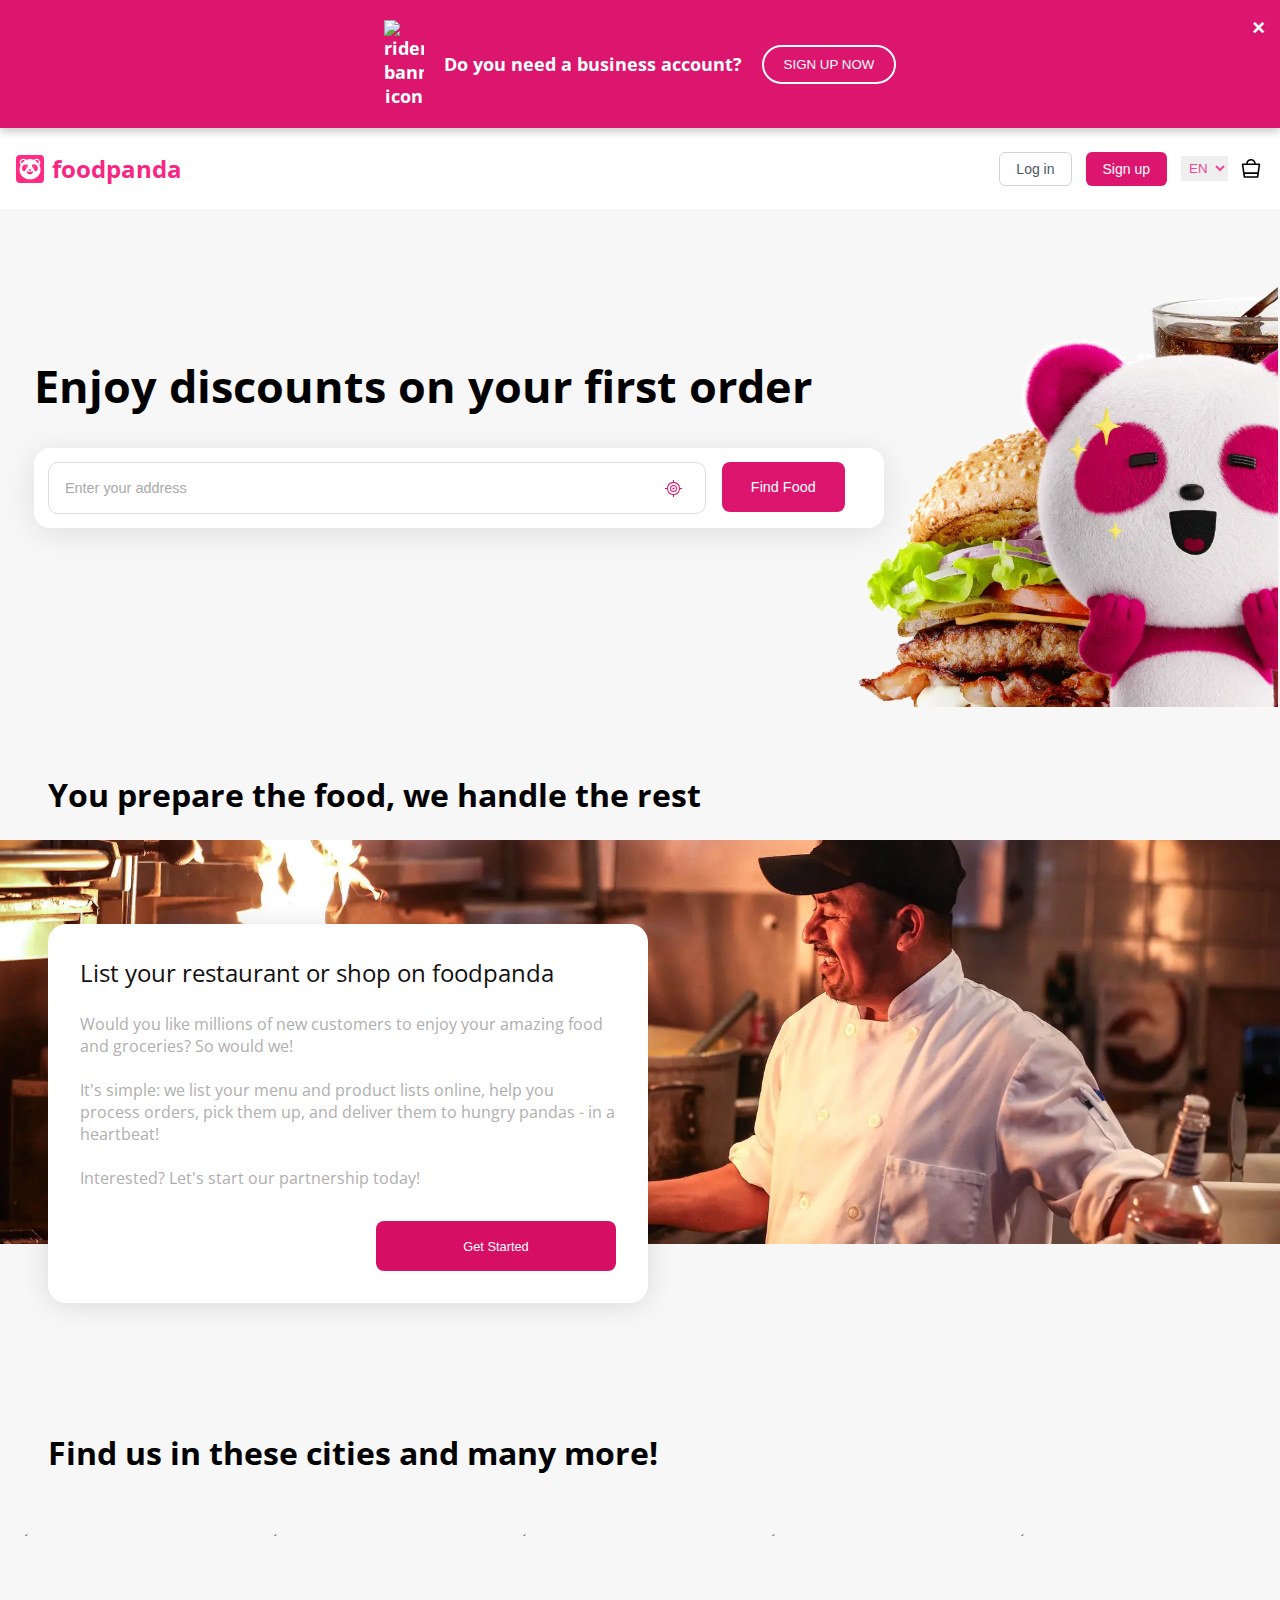
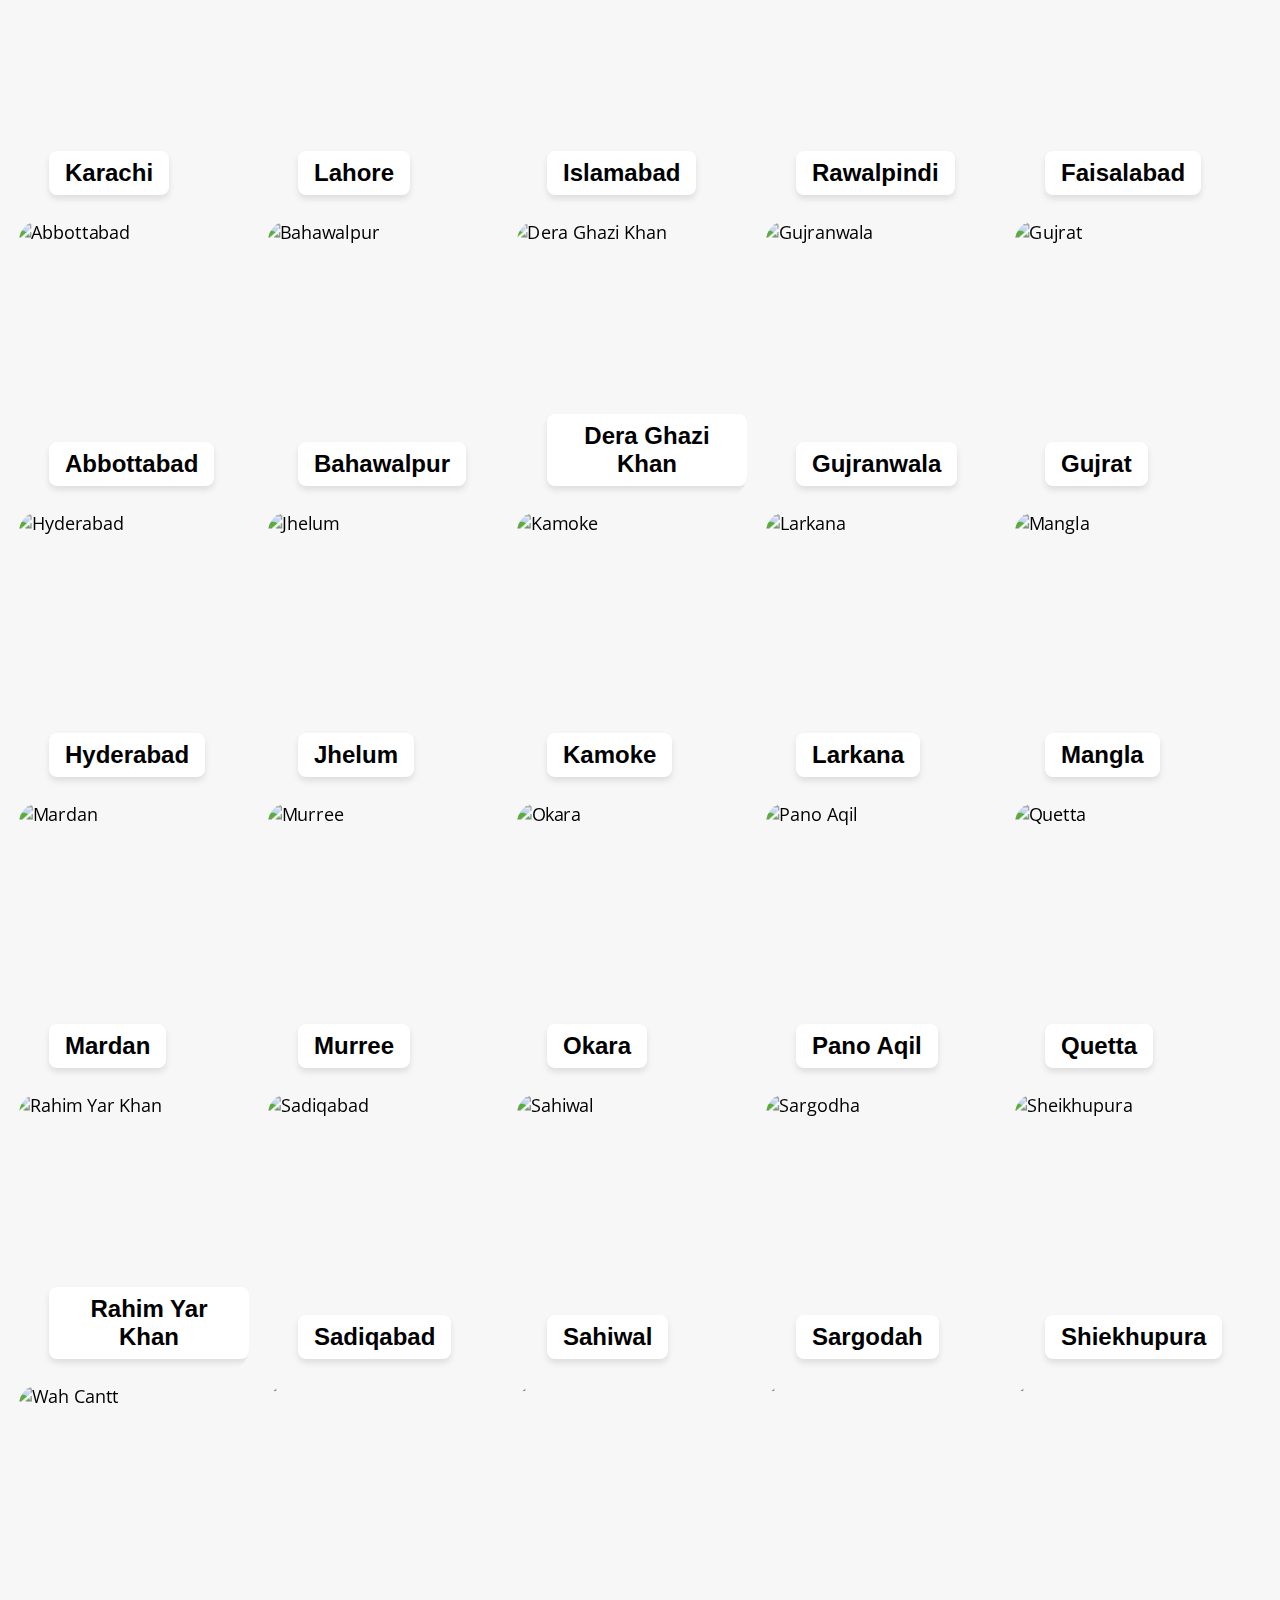
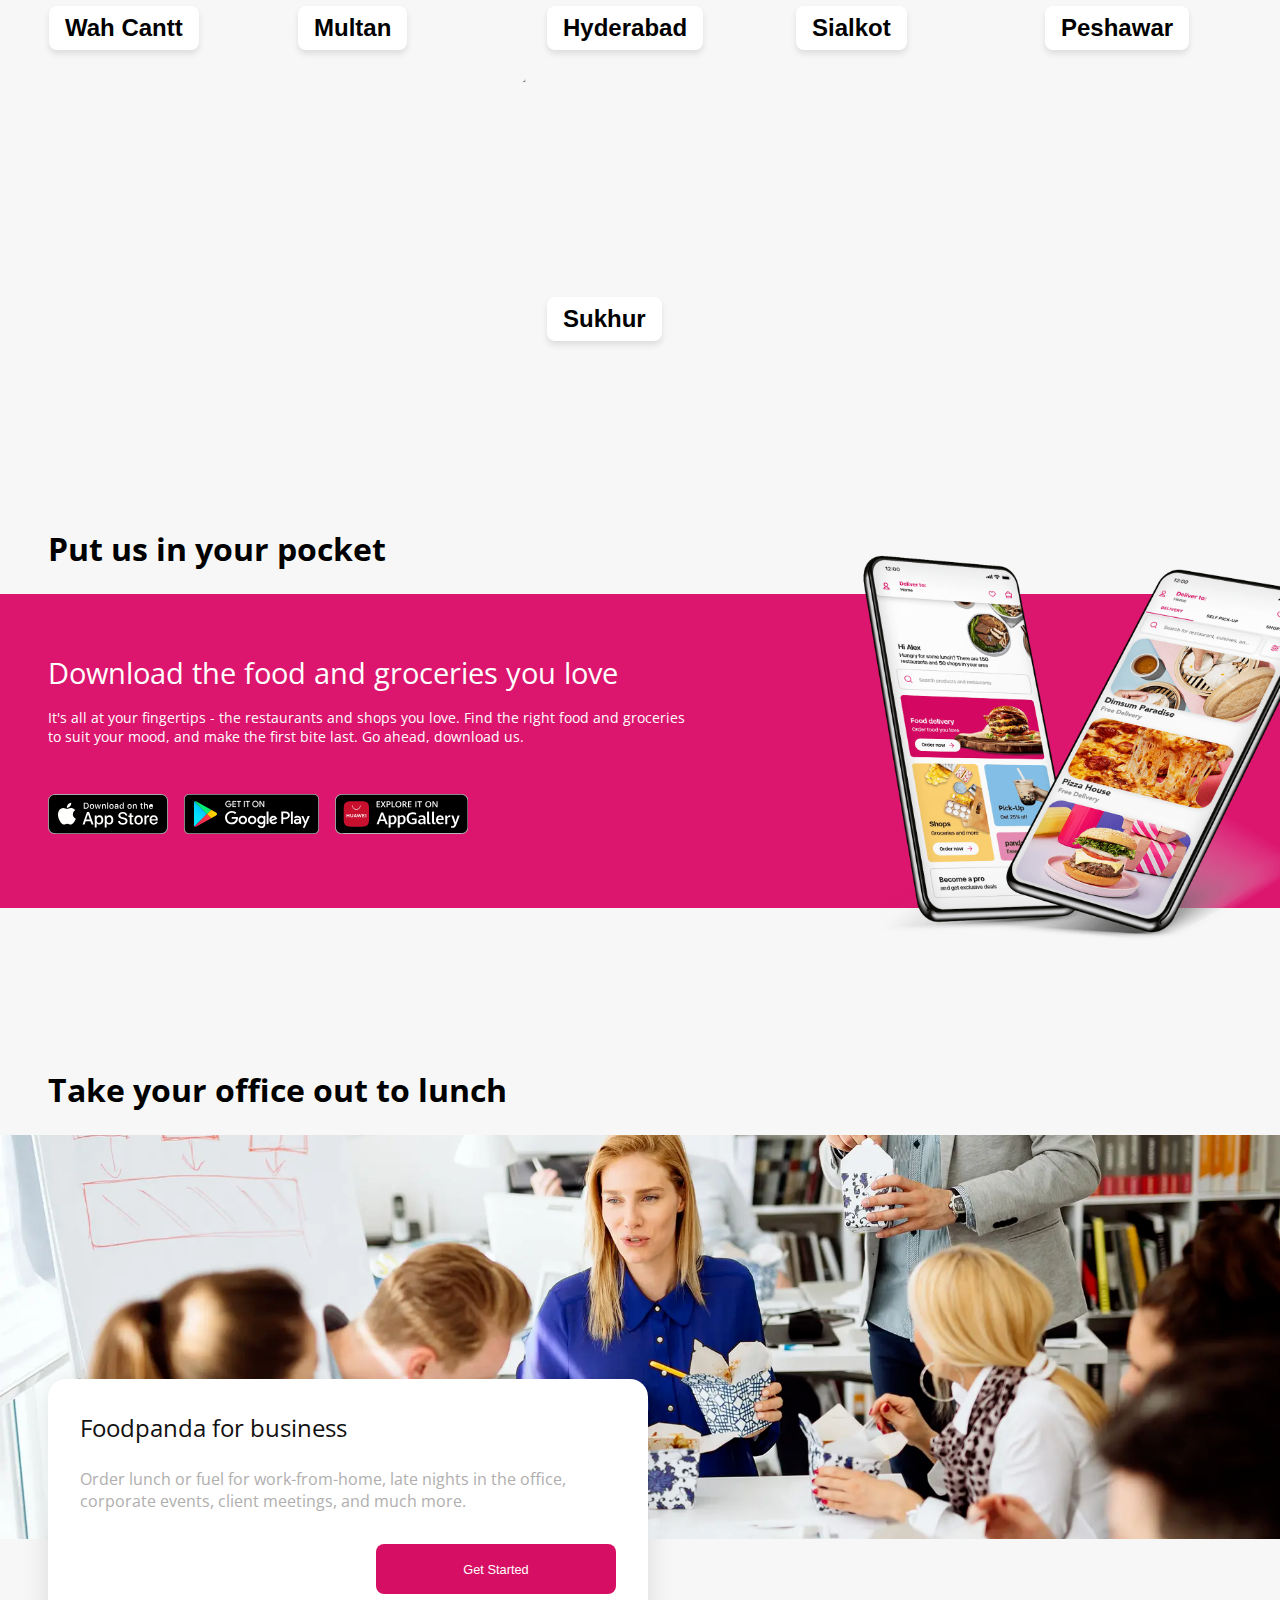
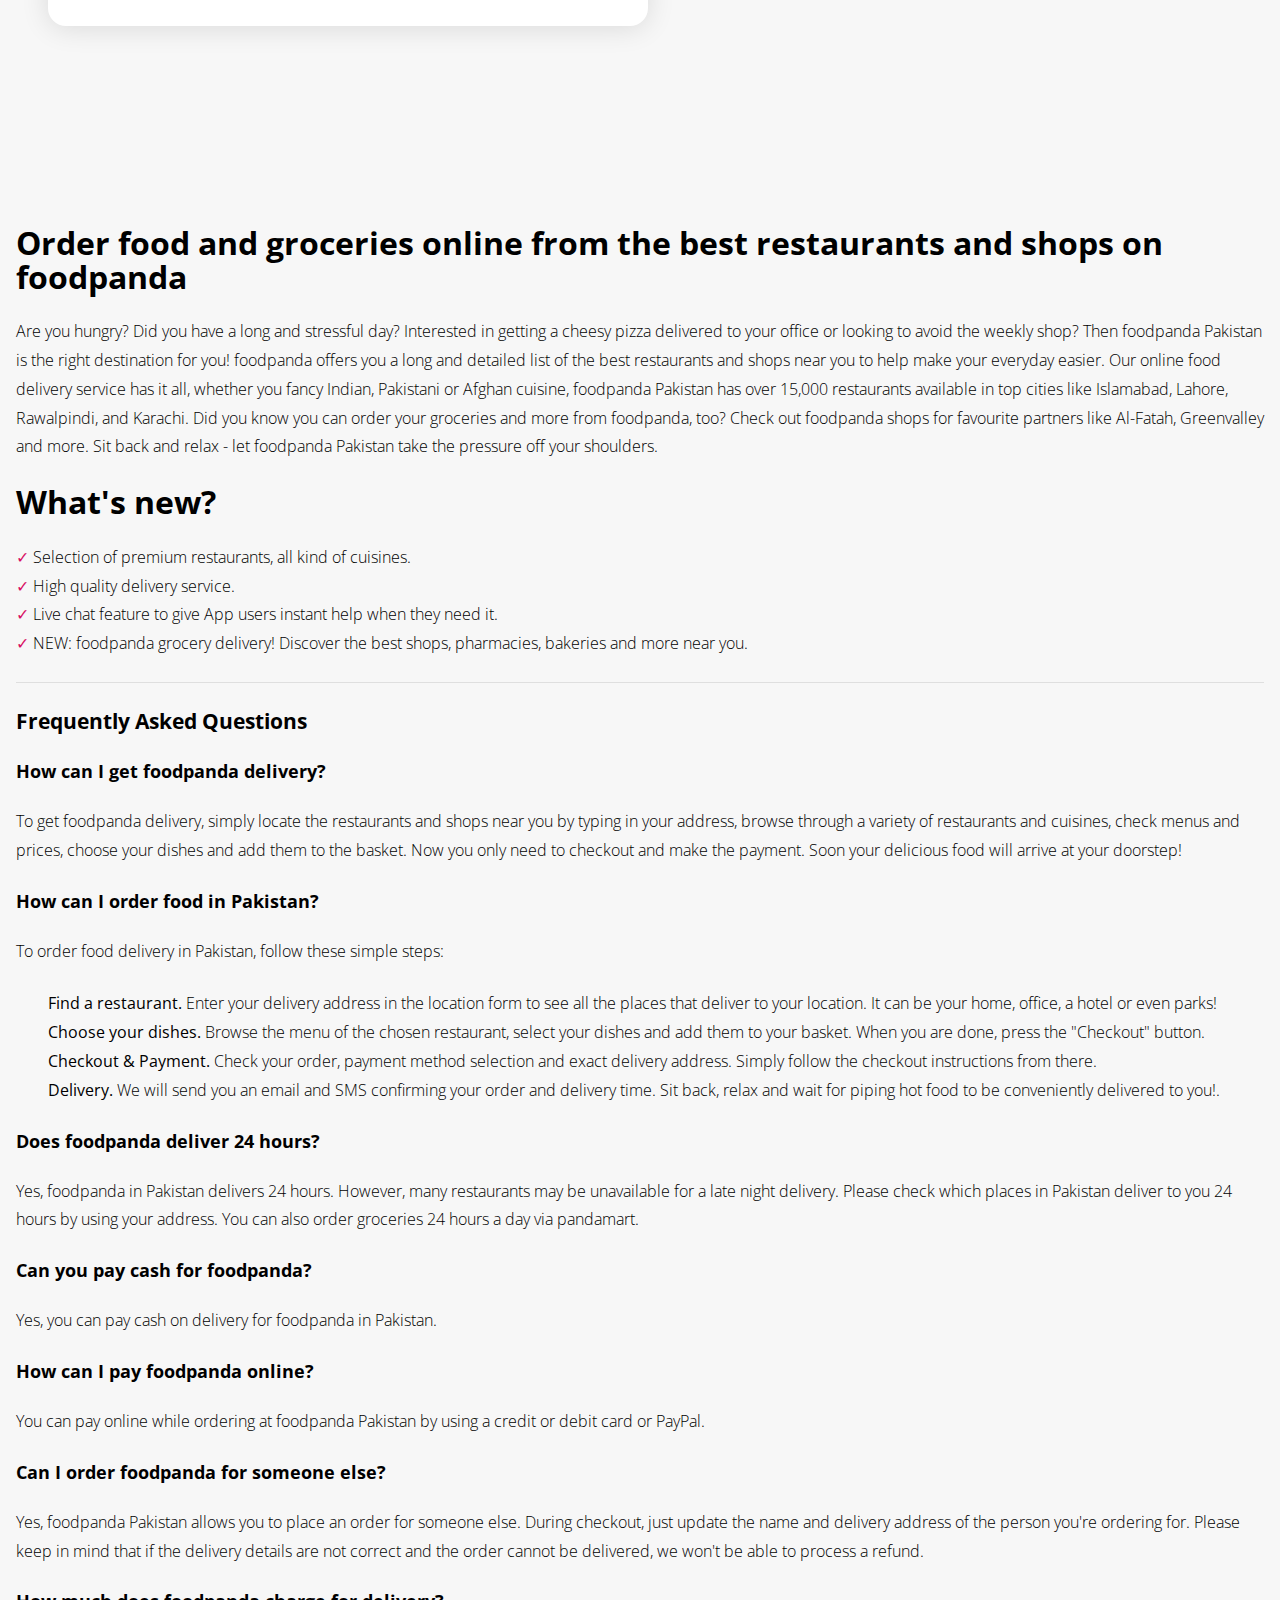
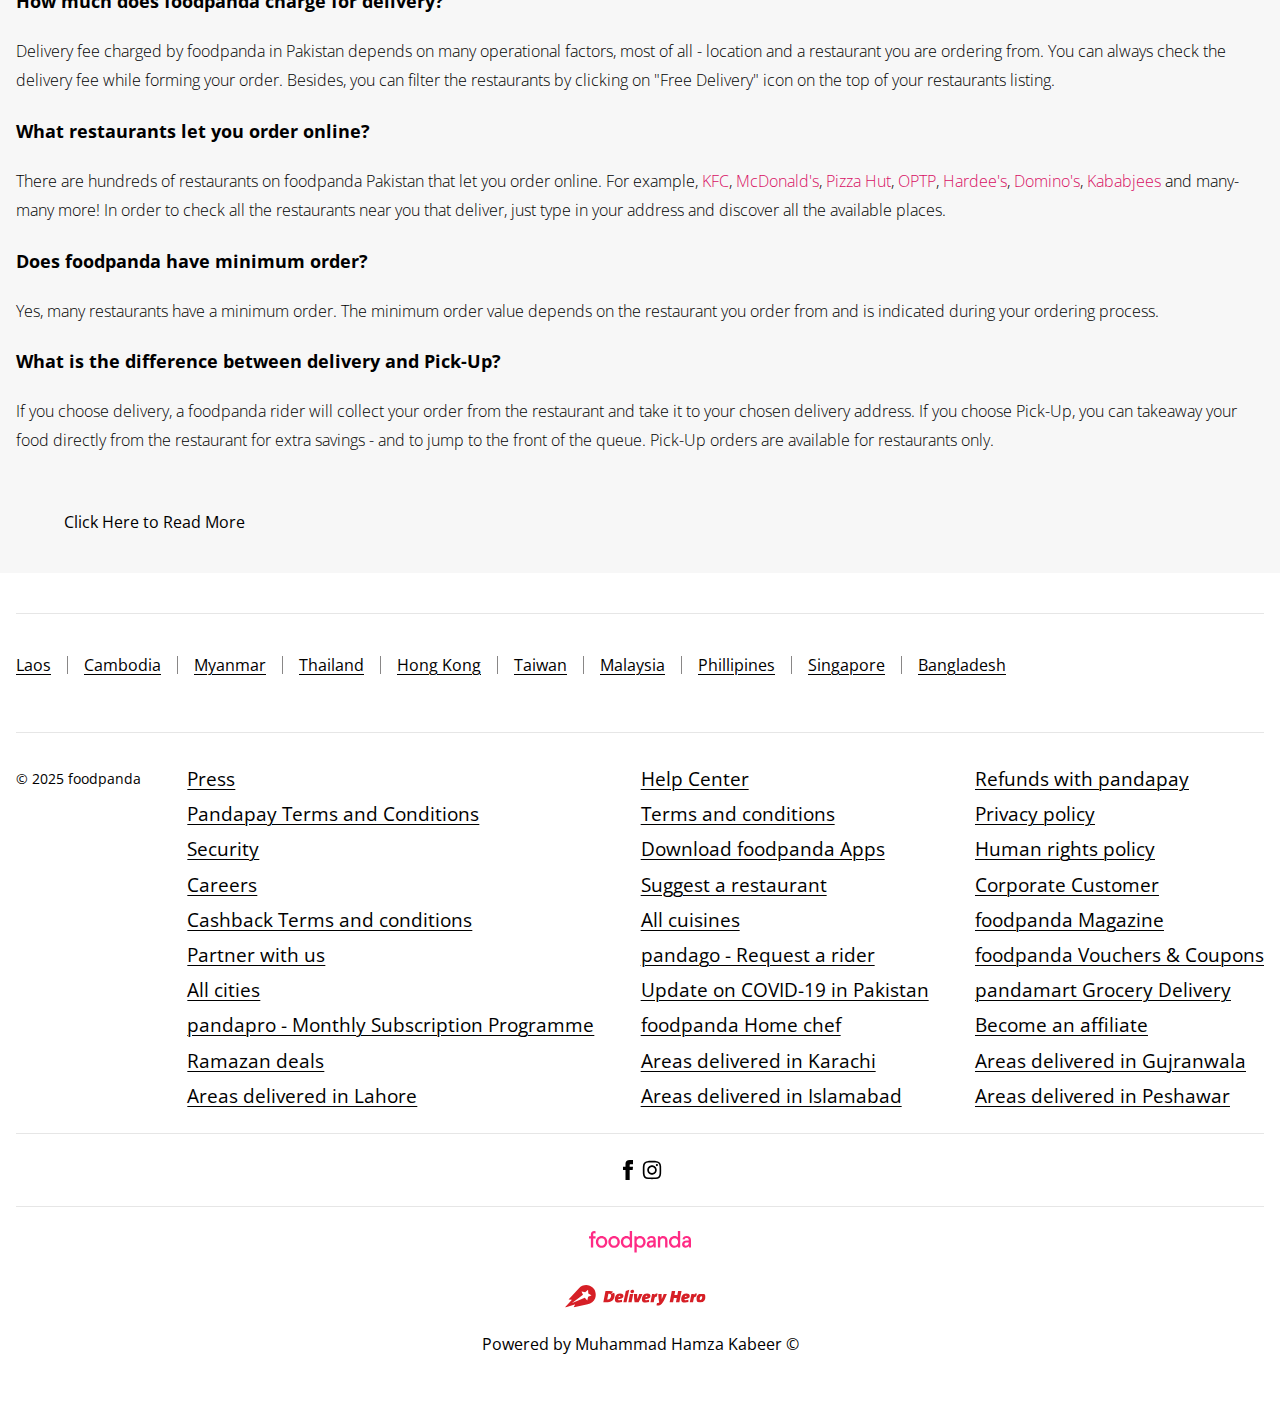
==== commit 49c0bc41: "final summay" ====
--- a/index.html
+++ b/index.html
@@ -1,1057 +1,909 @@
 <!DOCTYPE html>
 <html lang="en">
-  <head>
-    <meta charset="UTF-8" />
-    <meta http-equiv="X-UA-Compatible" content="IE=edge" />
-    <meta name="viewport" content="width=device-width, initial-scale=1.0" />
-    <link rel="icon" href="assets/images/favicon.png" type="image/png" />
-    <title>foodpanda-md-hama-kabeer-clone</title>
-    <link rel="stylesheet" href="styles.css" />
-    <link rel="preconnect" href="https://fonts.googleapis.com" />
-    <link rel="preconnect" href="https://fonts.gstatic.com" crossorigin />
-    <link
-      href="https://fonts.googleapis.com/css2?family=Open+Sans:wght@300;400;500;600;700;800&display=swap"
-      rel="stylesheet"
-    />
-    <style>
+
+<head>
+  <meta charset="UTF-8" />
+  <meta http-equiv="X-UA-Compatible" content="IE=edge" />
+  <meta name="viewport" content="width=device-width, initial-scale=1.0" />
+  <link rel="icon" href="assets/images/favicon.png" type="image/png" />
+  <title>foodpanda-md-hama-kabeer-clone</title>
+  <link rel="stylesheet" href="styles.css" />
+  <link rel="preconnect" href="https://fonts.googleapis.com" />
+  <link rel="preconnect" href="https://fonts.gstatic.com" crossorigin />
+  <link href="https://fonts.googleapis.com/css2?family=Open+Sans:wght@300;400;500;600;700;800&display=swap"
+    rel="stylesheet" />
+  <style>
     .banner {
-    display: flex;
-    justify-content: center;
-    align-items: center;
-    gap: 20px;
-    padding: 20px 40px;
-    background-color: #dc156e;
-    color: white;
-    position: relative;
-    box-shadow: 0 4px 8px rgba(0, 0, 0, 0.2);
-    flex-wrap: wrap;
-    text-align: center; /* Center text by default */
-}
-
-.banner-icon {
-    margin-right: 10px;
-    font-size: 24px;
-}
-
-.banner-text {
-    display: flex;
-    align-items: center;
-    justify-content: center;
-    font-size: 18px;
-    font-weight: bold;
-    text-align: center; /* Center text */
-}
-
-.signup-btn {
-    padding: 10px 20px;
-    background-color: transparent;
-    border: 2px solid white;
-    color: white;
-    border-radius: 30px;
-    cursor: pointer;
-    transition: background-color 0.3s, transform 0.3s;
-}
-
-.signup-btn:hover {
-    background-color: rgba(255, 255, 255, 0.2);
-    transform: scale(1.05);
-}
-
-.close-btn {
-    position: absolute;
-    right: 15px;
-    top: 15px;
-    background: transparent;
-    border: none;
-    color: white;
-    font-size: 22px;
-    font-weight: bold;
-    cursor: pointer;
-    transition: color 0.3s;
-}
-
-.close-btn:hover {
-    color: rgba(255, 255, 255, 0.7);
-}
-
-.button-bar {
-    display: flex;
-    justify-content: center; /* Center buttons on all screens */
-    align-items: center;
-    gap: 10px;
-    padding: 10px 20px;
-    background-color: white;
-    box-shadow: 0 4px 8px rgba(0, 0, 0, 0.1);
-    flex-wrap: wrap;
-}
-
-.button-bar button, .button-bar .dropdown, .button-bar .icon {
-    background-color: transparent;
-    border: 2px solid #e10061;
-    padding: 5px 15px;
-    border-radius: 20px;
-    cursor: pointer;
-    transition: background-color 0.3s, color 0.3s;
-}
-
-.button-bar .signup {
-    background-color: #e10061;
-    color: white;
-}
-
-.button-bar button:hover, .button-bar .dropdown:hover, .button-bar .icon:hover {
-    background-color: #e10061;
-    color: white;
-}
-
-.button-bar .dropdown, .button-bar .icon {
-    border: none;
-}
-
-/* Media Queries for Small Screens */
-@media (max-width: 600px) {
-    .banner {
+      display: flex;
+      justify-content: center;
+      align-items: center;
+      gap: 20px;
+      padding: 20px 40px;
+      background-color: #dc156e;
+      color: white;
+      position: relative;
+      box-shadow: 0 4px 8px rgba(0, 0, 0, 0.2);
+      flex-wrap: wrap;
+      text-align: center;
+      /* Center text by default */
+    }
+
+    .banner-icon {
+      margin-right: 10px;
+      font-size: 24px;
+    }
+
+    .banner-text {
+      display: flex;
+      align-items: center;
+      justify-content: center;
+      font-size: 18px;
+      font-weight: bold;
+      text-align: center;
+      /* Center text */
+    }
+
+    .signup-btn {
+      padding: 10px 20px;
+      background-color: transparent;
+      border: 2px solid white;
+      color: white;
+      border-radius: 30px;
+      cursor: pointer;
+      transition: background-color 0.3s, transform 0.3s;
+    }
+
+    .signup-btn:hover {
+      background-color: rgba(255, 255, 255, 0.2);
+      transform: scale(1.05);
+    }
+
+    .close-btn {
+      position: absolute;
+      right: 15px;
+      top: 15px;
+      background: transparent;
+      border: none;
+      color: white;
+      font-size: 22px;
+      font-weight: bold;
+      cursor: pointer;
+      transition: color 0.3s;
+    }
+
+    .close-btn:hover {
+      color: rgba(255, 255, 255, 0.7);
+    }
+
+    .button-bar {
+      display: flex;
+      justify-content: center;
+      /* Center buttons on all screens */
+      align-items: center;
+      gap: 10px;
+      padding: 10px 20px;
+      background-color: white;
+      box-shadow: 0 4px 8px rgba(0, 0, 0, 0.1);
+      flex-wrap: wrap;
+    }
+
+    .button-bar button,
+    .button-bar .dropdown,
+    .button-bar .icon {
+      background-color: transparent;
+      border: 2px solid #e10061;
+      padding: 5px 15px;
+      border-radius: 20px;
+      cursor: pointer;
+      transition: background-color 0.3s, color 0.3s;
+    }
+
+    .button-bar .signup {
+      background-color: #e10061;
+      color: white;
+    }
+
+    .button-bar button:hover,
+    .button-bar .dropdown:hover,
+    .button-bar .icon:hover {
+      background-color: #e10061;
+      color: white;
+    }
+
+    .button-bar .dropdown,
+    .button-bar .icon {
+      border: none;
+    }
+
+    /* Media Queries for Small Screens */
+    @media (max-width: 600px) {
+      .banner {
         padding: 10px 15px;
         flex-direction: column;
         gap: 8px;
-    }
-
-    .banner-text {
+      }
+
+      .banner-text {
         font-size: 14px;
         margin: 5px 0;
-    }
-
-    .signup-btn {
+      }
+
+      .signup-btn {
         padding: 8px 12px;
         font-size: 14px;
-        width: 100%; /* Full width on small screens */
+        width: 100%;
+        /* Full width on small screens */
         margin-top: 5px;
-    }
-
-    .close-btn {
+      }
+
+      .close-btn {
         font-size: 18px;
         top: 10px;
         right: 10px;
-    }
-
-    .button-bar {
+      }
+
+      .button-bar {
         gap: 5px;
         padding: 8px 10px;
-        flex-direction: column; /* Stack buttons on small screens */
-    }
-
-    .button-bar button, .button-bar .dropdown, .button-bar .icon {
+        flex-direction: column;
+        /* Stack buttons on small screens */
+      }
+
+      .button-bar button,
+      .button-bar .dropdown,
+      .button-bar .icon {
         padding: 6px 12px;
         font-size: 13px;
-        width: 100%; /* Full width buttons */
-    }
-}
-
-
+        width: 100%;
+        /* Full width buttons */
+      }
+    }
   </style>
-  </head>
-  <body>
-    <div class="banner">
-      <div class="banner-text">
-        <img alt="rider-banner-icon" data-testid="rider-banner-icon" src="https://micro-assets.foodora.com/img/ic-rider-icon.svg" width="40px">&nbsp;&nbsp;&nbsp;
-          Do you need a business account?
-      </div>
-      <button class="signup-btn">SIGN UP NOW</button>
-      <button class="close-btn">&times;</button>
+</head>
+
+<body>
+  <div class="banner">
+    <div class="banner-text">
+      <img alt="rider-banner-icon" data-testid="rider-banner-icon"
+        src="https://micro-assets.foodora.com/img/ic-rider-icon.svg" width="40px">&nbsp;&nbsp;&nbsp;
+      Do you need a business account?
+    </div>
+    <button class="signup-btn">SIGN UP NOW</button>
+    <button class="close-btn">&times;</button>
   </div>
-<header class="fp-header">
-        <!-- Logo -->
-        <div class="fp-logo-container">
-            <svg fill="none" xmlns="http://www.w3.org/2000/svg" viewBox="0 0 40 40" width="28" height="28" data-testid="brand-icon-icon" aria-hidden="true" focusable="false" class="logo-icon"><path d="M35 0H5C2.24 0 0 2.24 0 5v30c0 2.76 2.24 5 5 5h30c2.76 0 5-2.24 5-5V5c0-2.76-2.24-5-5-5Z" fill="#ff2b85"></path><path d="M14.58 17.53c.41-.04.71-.4.68-.81a.756.756 0 0 0-.81-.68c-.39.03-.68.35-.68.74.02.43.38.76.81.75Zm10.44-1.33c.12-.09.25-.14.4-.16.43-.02.79.32.81.75 0 .41-.33.75-.75.75s-.75-.33-.75-.75c0-.23.11-.45.29-.59Z" fill="#fff"></path><path fill-rule="evenodd" clip-rule="evenodd" d="M33.51 14.52v-.03c-.15-.3-.1-.65.12-.9a4.983 4.983 0 0 0 .89-4.78c-.06-.19-.34-.24-.61-.29-.26-.05-.52-.09-.62-.26-.09-.15-.06-.38 0-.63.02-.07.03-.13.04-.2.05-.26.07-.51-.06-.64s-.28-.26-.42-.37l-.09-.07c-1-.74-2.23-1.1-3.47-1.03-1.08.05-2.23.41-3.06 1.14-.4.29-.92.37-1.39.22l-.07-.02c-.84-.3-1.7-.52-2.58-.66a14.28 14.28 0 0 0-6.95.66h-.05c-.45.18-.96.1-1.35-.19-1.55-1.37-4.68-1.71-6.72.01-2.23 1.88-2.36 5.17-.71 7.1.22.25.26.6.12.9-.98 2-1.5 4.2-1.51 6.43 0 7.97 6.72 13.77 15 13.77 8.28 0 15-5.8 15-13.77 0-2.22-.52-4.41-1.49-6.41 0 0 0 .02-.01.02h-.01ZM19.9 20.19c1.19 0 2.15.26 2.15.72 0 .46-.96 1.5-2.15 1.5s-2.15-1.04-2.15-1.5c0-.46.96-.72 2.15-.72ZM7.86 11.8a.578.578 0 0 1-.18-.2c-.02-.03-.04-.07-.06-.1-.36-.66-.45-1.44-.23-2.16.42-1.41 1.92-2.24 3.35-2.05.37.05.74.17 1.07.35.14.08.26.17.37.28.04.04.08.09.1.15.02.09 0 .18-.07.25-.06.06-.14.11-.22.15-1.37.8-2.49 1.95-3.52 3.14-.17.19-.35.37-.61.19Zm3.66 11.33c-1.24-.14-2.32-1.45-2.73-2.77-.18-.58-.61-3.26 1.31-5.2.64-.64 1.54-1.21 2.79-1.59.41-.1.82-.15 1.24-.15.62 0 1.36.1 1.95.53 1.24.91 1.26 2.44.52 3.23s-2.4 2.59-2.83 4.06c-.42 1.47-1.01 2.04-2.26 1.9 0 0 .01-.01.01 0v-.01Zm8.4 4.43h-.04c-2.39-.01-4.32-1.7-4.32-3.4 0-.59.26-.89.89-.73.37.09 1.89.48 3.27.48h.35c1.35 0 2.82-.37 3.24-.48h.03c.64-.16.89.14.89.72 0 1.7-1.93 3.39-4.32 3.4h.01v.01Zm11.09-7.22c-.41 1.32-1.49 2.63-2.73 2.77-1.24.14-1.83-.42-2.26-1.9-.43-1.47-2.09-3.28-2.83-4.07-.74-.78-.72-2.32.52-3.23.58-.43 1.33-.53 1.95-.53.42 0 .83.05 1.24.15 1.25.38 2.15.94 2.79 1.58 1.92 1.94 1.49 4.62 1.31 5.2 0 0 .01.03 0 .03h.01Zm1.37-8.84-.06.1a.86.86 0 0 1-.18.2c-.26.18-.44 0-.61-.19-1.03-1.19-2.15-2.34-3.52-3.14a1.07 1.07 0 0 1-.22-.15.33.33 0 0 1-.08-.25c.02-.06.05-.11.1-.15.11-.11.23-.21.37-.28.33-.18.7-.3 1.07-.35 1.43-.19 2.93.64 3.35 2.05.21.72.13 1.5-.23 2.16h.01Z" fill="#fff"></path></svg>
-                <path d="M35 0H5C2.24 0 0 2.24 0 5v30c0 2.76 2.24 5 5 5h30c2.76 0 5-2.24 5-5V5c0-2.76-2.24-5-5-5Z" fill="#ff2b85"></path>
-                <path d="M14.58 17.53c.41-.04.71-.4.68-.81a.756.756 0 0 0-.81-.68c-.39.03-.68.35-.68.74.02.43.38.76.81.75Zm10.44-1.33c.12-.09.25-.14.4-.16.43-.02.79.32.81.75 0 .41-.33.75-.75.75s-.75-.33-.75-.75c0-.23.11-.45.29-.59Z" fill="#fff"></path>
-            </svg>
-            <span class="fp-logo-text">foodpanda</span>
-        </div>
-        <!-- Right Section -->
-        <div class="fp-right-section">
-            <button class="fp-login-btn">Log in</button>
-            <button class="fp-signup-btn">Sign up</button>
-            <div class="fp-language-select">
-                <select>
-                    <option value="">EN</option>
-                    <option value="">FR</option>
-                    <option value="">ES</option>
-                    <option value="">DE</option>
-                </select>
-            </div>
-            <!-- <div class="fp-cart-icon">
-                <svg xmlns="http://www.w3.org/2000/svg" width="24" height="24" fill="currentColor" viewBox="0 0 24 24" style="cursor: pointer;">
-                    <path d="M12.0021 2C14.5418 2 16.4241 3.6512 16.5538 6.15854H19.8491C20.4014 6.15854 20.8491 6.60625 20.8491 7.15854C20.8491 7.20585 20.8457 7.25311 20.8391 7.29996L19.1248 19.1414C19.0544 19.6341 18.6325 20 18.1348 20H5.86942C5.37176 20 4.94984 19.6341 4.87947 19.1414L3.16518 7.29996C3.08707 6.75322 3.46697 6.24669 4.0137 6.16859C4.06055 6.16189 4.10781 6.15854 4.15513 6.15854L7.36129 6.16397C7.49108 3.65663 9.46248 2 12.0021 2Z"></path>
-                </svg>
-            </div> -->
-            <button class="card-icon">
-              <a href="">
-              <svg aria-hidden="true" focusable="false" class="fl-none" width="26" height="25" viewBox="0 0 24 24" xmlns="http://www.w3.org/2000/svg"><path fill-rule="evenodd" clip-rule="evenodd" d="M12.0021 2C14.5418 2 16.4241 3.6512 16.5538 6.15854H19.8491C20.4014 6.15854 20.8491 6.60625 20.8491 7.15854C20.8491 7.20585 20.8457 7.25311 20.8391 7.29996L19.1248 19.1414C19.0544 19.6341 18.6325 20 18.1348 20H5.86942C5.37176 20 4.94984 19.6341 4.87947 19.1414L3.16518 7.29996C3.08707 6.75322 3.46697 6.24669 4.0137 6.16859C4.06055 6.16189 4.10781 6.15854 4.15513 6.15854L7.36129 6.16397C7.49108 3.65663 9.46248 2 12.0021 2ZM17.5607 16.25H6.44235C6.22143 16.25 6.04235 16.4291 6.04235 16.65C6.04235 16.669 6.04369 16.6879 6.04638 16.7067L6.25397 18.1567C6.28217 18.3537 6.45092 18.5 6.64993 18.5H17.3533C17.5523 18.5 17.7211 18.3537 17.7492 18.1566L17.9567 16.7066C17.988 16.488 17.836 16.2853 17.6174 16.254C17.5986 16.2513 17.5797 16.25 17.5607 16.25ZM18.8109 7.65854H5.19233C4.97142 7.65854 4.79233 7.83762 4.79233 8.05854C4.79233 8.32251 4.79367 8.09637 4.79635 8.11511L5.71793 14.4066C5.74609 14.6036 5.91486 14.75 6.11391 14.75H17.8891C18.0882 14.75 18.2569 14.6036 18.2851 14.4066L19.2069 8.11513C19.2381 7.89643 19.0862 7.69381 18.8675 7.66256C18.8487 7.65988 18.8298 7.65854 18.8109 7.65854ZM12.0021 3.40323C10.4163 3.40323 9.15495 4.32251 8.91234 5.80175C8.88507 5.96802 8.98943 6.12701 9.15495 6.15854C9.17377 6.16212 9.19289 6.16392 9.21204 6.1639L14.7134 6.15847C14.8772 6.15843 15.0099 6.02566 15.0099 5.86189C15.0099 5.84361 14.9631 5.82209 15.0049 5.80742C14.655 4.32251 13.5918 3.40323 12.0021 3.40323Z"></path></svg>
-              </a>
-          </button>
-        </div>
-    </header>
-    
-
-    <main style="background-color: #f7f7f7; position: relative;">
-      <!-- Hero -->
-      <section class="hero" >
-        <div class="bg-wrapper"></div>
-        <div class="max-w-xl">
-          <h3>Enjoy discounts on your first order
-          </h3>
-          <div class="actions">
-            <div class="input-container">
-              <input type="text" placeholder="Enter your address" />
-
-              <svg style="top: 0.9rem;"
-                aria-hidden="true"
-                focusable="false"
-                class="fl-neutral-secondary"
-                width="24"
-                height="24"
-                xmlns="http://www.w3.org/2000/svg"
-                xmlns:xlink="http://www.w3.org/1999/xlink"
-                viewBox="0 0 24 24"
-                id="locate-me"
-              >
+  <header class="fp-header">
+    <!-- Logo -->
+    <div class="fp-logo-container">
+      <svg fill="none" xmlns="http://www.w3.org/2000/svg" viewBox="0 0 40 40" width="28" height="28"
+        data-testid="brand-icon-icon" aria-hidden="true" focusable="false" class="logo-icon">
+        <path d="M35 0H5C2.24 0 0 2.24 0 5v30c0 2.76 2.24 5 5 5h30c2.76 0 5-2.24 5-5V5c0-2.76-2.24-5-5-5Z"
+          fill="#ff2b85"></path>
+        <path
+          d="M14.58 17.53c.41-.04.71-.4.68-.81a.756.756 0 0 0-.81-.68c-.39.03-.68.35-.68.74.02.43.38.76.81.75Zm10.44-1.33c.12-.09.25-.14.4-.16.43-.02.79.32.81.75 0 .41-.33.75-.75.75s-.75-.33-.75-.75c0-.23.11-.45.29-.59Z"
+          fill="#fff"></path>
+        <path fill-rule="evenodd" clip-rule="evenodd"
+          d="M33.51 14.52v-.03c-.15-.3-.1-.65.12-.9a4.983 4.983 0 0 0 .89-4.78c-.06-.19-.34-.24-.61-.29-.26-.05-.52-.09-.62-.26-.09-.15-.06-.38 0-.63.02-.07.03-.13.04-.2.05-.26.07-.51-.06-.64s-.28-.26-.42-.37l-.09-.07c-1-.74-2.23-1.1-3.47-1.03-1.08.05-2.23.41-3.06 1.14-.4.29-.92.37-1.39.22l-.07-.02c-.84-.3-1.7-.52-2.58-.66a14.28 14.28 0 0 0-6.95.66h-.05c-.45.18-.96.1-1.35-.19-1.55-1.37-4.68-1.71-6.72.01-2.23 1.88-2.36 5.17-.71 7.1.22.25.26.6.12.9-.98 2-1.5 4.2-1.51 6.43 0 7.97 6.72 13.77 15 13.77 8.28 0 15-5.8 15-13.77 0-2.22-.52-4.41-1.49-6.41 0 0 0 .02-.01.02h-.01ZM19.9 20.19c1.19 0 2.15.26 2.15.72 0 .46-.96 1.5-2.15 1.5s-2.15-1.04-2.15-1.5c0-.46.96-.72 2.15-.72ZM7.86 11.8a.578.578 0 0 1-.18-.2c-.02-.03-.04-.07-.06-.1-.36-.66-.45-1.44-.23-2.16.42-1.41 1.92-2.24 3.35-2.05.37.05.74.17 1.07.35.14.08.26.17.37.28.04.04.08.09.1.15.02.09 0 .18-.07.25-.06.06-.14.11-.22.15-1.37.8-2.49 1.95-3.52 3.14-.17.19-.35.37-.61.19Zm3.66 11.33c-1.24-.14-2.32-1.45-2.73-2.77-.18-.58-.61-3.26 1.31-5.2.64-.64 1.54-1.21 2.79-1.59.41-.1.82-.15 1.24-.15.62 0 1.36.1 1.95.53 1.24.91 1.26 2.44.52 3.23s-2.4 2.59-2.83 4.06c-.42 1.47-1.01 2.04-2.26 1.9 0 0 .01-.01.01 0v-.01Zm8.4 4.43h-.04c-2.39-.01-4.32-1.7-4.32-3.4 0-.59.26-.89.89-.73.37.09 1.89.48 3.27.48h.35c1.35 0 2.82-.37 3.24-.48h.03c.64-.16.89.14.89.72 0 1.7-1.93 3.39-4.32 3.4h.01v.01Zm11.09-7.22c-.41 1.32-1.49 2.63-2.73 2.77-1.24.14-1.83-.42-2.26-1.9-.43-1.47-2.09-3.28-2.83-4.07-.74-.78-.72-2.32.52-3.23.58-.43 1.33-.53 1.95-.53.42 0 .83.05 1.24.15 1.25.38 2.15.94 2.79 1.58 1.92 1.94 1.49 4.62 1.31 5.2 0 0 .01.03 0 .03h.01Zm1.37-8.84-.06.1a.86.86 0 0 1-.18.2c-.26.18-.44 0-.61-.19-1.03-1.19-2.15-2.34-3.52-3.14a1.07 1.07 0 0 1-.22-.15.33.33 0 0 1-.08-.25c.02-.06.05-.11.1-.15.11-.11.23-.21.37-.28.33-.18.7-.3 1.07-.35 1.43-.19 2.93.64 3.35 2.05.21.72.13 1.5-.23 2.16h.01Z"
+          fill="#fff"></path>
+      </svg>
+      <path d="M35 0H5C2.24 0 0 2.24 0 5v30c0 2.76 2.24 5 5 5h30c2.76 0 5-2.24 5-5V5c0-2.76-2.24-5-5-5Z" fill="#ff2b85">
+      </path>
+      <path
+        d="M14.58 17.53c.41-.04.71-.4.68-.81a.756.756 0 0 0-.81-.68c-.39.03-.68.35-.68.74.02.43.38.76.81.75Zm10.44-1.33c.12-.09.25-.14.4-.16.43-.02.79.32.81.75 0 .41-.33.75-.75.75s-.75-.33-.75-.75c0-.23.11-.45.29-.59Z"
+        fill="#fff"></path>
+      </svg>
+      <span class="fp-logo-text">foodpanda</span>
+    </div>
+    <!-- Right Section -->
+    <div class="fp-right-section">
+      <button class="fp-login-btn">Log in</button>
+      <button class="fp-signup-btn">Sign up</button>
+      <div class="fp-language-select">
+        <select>
+          <option value="">EN</option>
+          <option value="">FR</option>
+          <option value="">ES</option>
+          <option value="">DE</option>
+        </select>
+      </div>
+      <button class="card-icon">
+        <a href="">
+          <svg aria-hidden="true" focusable="false" class="fl-none" width="26" height="25" viewBox="0 0 24 24"
+            xmlns="http://www.w3.org/2000/svg">
+            <path fill-rule="evenodd" clip-rule="evenodd"
+              d="M12.0021 2C14.5418 2 16.4241 3.6512 16.5538 6.15854H19.8491C20.4014 6.15854 20.8491 6.60625 20.8491 7.15854C20.8491 7.20585 20.8457 7.25311 20.8391 7.29996L19.1248 19.1414C19.0544 19.6341 18.6325 20 18.1348 20H5.86942C5.37176 20 4.94984 19.6341 4.87947 19.1414L3.16518 7.29996C3.08707 6.75322 3.46697 6.24669 4.0137 6.16859C4.06055 6.16189 4.10781 6.15854 4.15513 6.15854L7.36129 6.16397C7.49108 3.65663 9.46248 2 12.0021 2ZM17.5607 16.25H6.44235C6.22143 16.25 6.04235 16.4291 6.04235 16.65C6.04235 16.669 6.04369 16.6879 6.04638 16.7067L6.25397 18.1567C6.28217 18.3537 6.45092 18.5 6.64993 18.5H17.3533C17.5523 18.5 17.7211 18.3537 17.7492 18.1566L17.9567 16.7066C17.988 16.488 17.836 16.2853 17.6174 16.254C17.5986 16.2513 17.5797 16.25 17.5607 16.25ZM18.8109 7.65854H5.19233C4.97142 7.65854 4.79233 7.83762 4.79233 8.05854C4.79233 8.32251 4.79367 8.09637 4.79635 8.11511L5.71793 14.4066C5.74609 14.6036 5.91486 14.75 6.11391 14.75H17.8891C18.0882 14.75 18.2569 14.6036 18.2851 14.4066L19.2069 8.11513C19.2381 7.89643 19.0862 7.69381 18.8675 7.66256C18.8487 7.65988 18.8298 7.65854 18.8109 7.65854ZM12.0021 3.40323C10.4163 3.40323 9.15495 4.32251 8.91234 5.80175C8.88507 5.96802 8.98943 6.12701 9.15495 6.15854C9.17377 6.16212 9.19289 6.16392 9.21204 6.1639L14.7134 6.15847C14.8772 6.15843 15.0099 6.02566 15.0099 5.86189C15.0099 5.84361 14.9631 5.82209 15.0049 5.80742C14.655 4.32251 13.5918 3.40323 12.0021 3.40323Z">
+            </path>
+          </svg>
+        </a>
+      </button>
+    </div>
+  </header>
+
+
+  <main style="background-color: #f7f7f7; position: relative;">
+    <!-- Hero -->
+    <section class="hero">
+      <div class="bg-wrapper"></div>
+      <div class="max-w-xl">
+        <h3>Enjoy discounts on your first order
+        </h3>
+        <div class="actions">
+          <div class="input-container">
+            <input type="text" placeholder="Enter your address" />
+            <a
+              href="https://www.google.com/maps/place/FOODPANDA+REGISTRATION+OFFICE/@24.9363355,66.9600761,13z/data=!4m10!1m2!2m1!1sfoodpanda!3m6!1s0x3eb36bf638c2a525:0x6adae26724ed108f!8m2!3d24.9362367!4d66.9598592!15sCglmb29kcGFuZGGSARBjb3Jwb3JhdGVfb2ZmaWNl4AEA!16s%2Fg%2F11qwqy1m8c?entry=ttu&g_ep=EgoyMDI1MDMxMC4wIKXMDSoJLDEwMjExNDU1SAFQAw%3D%3D">
+              <svg style="top: 0.9rem;" aria-hidden="true" focusable="false" class="fl-neutral-secondary" width="24"
+                height="24" xmlns="http://www.w3.org/2000/svg" xmlns:xlink="http://www.w3.org/1999/xlink"
+                viewBox="0 0 24 24" id="locate-me">
                 <defs>
-                  <path
-                    fill="#d70f64"
+                  <path fill="#d70f64"
                     d="M11.5 18a5.5 5.5 0 100-11 5.5 5.5 0 000 11zM12 4v2.019a6.501 6.501 0 015.981 5.982L20 12v1h-2.019a6.501 6.501 0 01-5.98 5.981L12 21h-1v-2.019a6.501 6.501 0 01-5.981-5.98L3 13v-1h2.019A6.501 6.501 0 0111 6.02L11 4h1zm-.5 11a2.5 2.5 0 100-5 2.5 2.5 0 000 5zm0 1a3.5 3.5 0 110-7 3.5 3.5 0 010 7zm0-2.5a1 1 0 100-2 1 1 0 000 2z"
-                    id="sIcLocateRound"
-                  ></path>
+                    id="sIcLocateRound"></path>
                 </defs>
                 <use xlink:href="#sIcLocateRound" fill-rule="evenodd"></use>
               </svg>
+            </a>
+          </div>
+          <button>Find Food</button>
+        </div>
+      </div>
+    </section>
+
+    <!-- Partners -->
+    <section class="partners">
+      <div class="max-w-xl">
+
+        <p class="caption">You prepare the food, we handle the rest</p>
+      </div>
+
+      <div class="background-image"></div>
+      <div class="max-w-xl">
+        <div class="content text-content animate__animated animate__bounceInUp">
+          <p class="header-text">List your restaurant or shop on foodpanda</p>
+          <p>
+            Would you like millions of new customers to enjoy your amazing
+            food and groceries? So would we!
+          </p>
+          <br />
+          <p>
+            It's simple: we list your menu and product lists online, help you
+            process orders, pick them up, and deliver them to hungry pandas -
+            in a heartbeat!
+          </p>
+          <br />
+          <p>Interested? Let's start our partnership today!</p>
+          <button>Get Started</button>
+        </div>
+      </div>
+    </section>
+
+    <!-- Cities -->
+    <section class="partners cities ">
+      <div class="max-w-xl">
+        <!-- <p class="backdrop-text">Hamza</p> -->
+        <p class="caption">Find us in these cities and many more!</p>
+        <div class="container text-content animate__animated animate__bounceInUp">
+          <div class="card K">
+            <img src="https://images.deliveryhero.io/image/foodpanda/city-tile-pk/Karachi.jpg?width=400&height=400"
+              alt="" />
+            <p class="buttonfoo">Karachi</p>
+
+            </span>
+          </div>
+
+          <div class="card L">
+            <img src="https://images.deliveryhero.io/image/foodpanda/city-tile-pk/Lahore.jpg?width=400&height=400"
+              alt="" />
+            <p class="buttonfoo">Lahore</p>
+
+          </div>
+
+          <div class="card I">
+            <img src="https://images.deliveryhero.io/image/foodpanda/city-tile-pk/Islamabad.jpg?width=400&height=400"
+              alt="" />
+            <p class="buttonfoo">Islamabad</p>
+
+            </span>
+          </div>
+          <div class="card R">
+            <img src="https://images.deliveryhero.io/image/foodpanda/city-tile-pk/Rawalpindi.jpg?width=400&height=400"
+              alt="" />
+            <p class="buttonfoo">Rawalpindi</p>
+
+          </div>
+
+          <div class="card F">
+            <img src="https://images.deliveryhero.io/image/foodpanda/city-tile-pk/Faisalabad.jpg?width=400&height=400"
+              alt="" />
+            <p class="buttonfoo">Faisalabad</p>
+
+          </div>
+          <div class="card A">
+            <img src="https://images.deliveryhero.io/image/fd-pk/city-tile/city-tile-Abottabad.jpg?width=720"
+              alt="Abbottabad">
+            <p class="buttonfoo">Abbottabad</p>
+
+          </div>
+
+          <div class="card B">
+            <img src="https://images.deliveryhero.io/image/fd-pk/city-tile/city-tile-Bahawalpur.jpg?width=720"
+              alt="Bahawalpur">
+            <p class="buttonfoo">Bahawalpur</p>
+
+          </div>
+          <div class="card D">
+            <img src="https://images.deliveryhero.io/image/fd-pk/city-tile/city-tile-DeraGhaziKhan.jpg?width=720"
+              alt="Dera Ghazi Khan">
+            <p class="buttonfoo">Dera Ghazi Khan</p>
+
+          </div>
+          <div class="card G">
+            <img src="https://images.deliveryhero.io/image/fd-pk/city-tile/city-tile-Gujranwala.jpg?width=720"
+              alt="Gujranwala">
+            <p class="buttonfoo">Gujranwala</p>
+          </div>
+          <div class="card G">
+            <img src="https://images.deliveryhero.io/image/fd-pk/city-tile/city-tile-Gujrat.jpg.jpg?width=720"
+              alt="Gujrat">
+            <p class="buttonfoo">Gujrat</p>
+          </div>
+          <div class="card H">
+            <img src="https://images.deliveryhero.io/image/foodpanda/city-tile-pk/Hyderabad.jpg?width=720"
+              alt="Hyderabad">
+            <p class="buttonfoo">Hyderabad</p>
+          </div>
+          <div class="card J">
+            <img src="https://images.deliveryhero.io/image/fd-pk/city-tile/city-tile-Jhelum.jpg?width=720" alt="Jhelum">
+            <p class="buttonfoo">Jhelum</p>
+          </div>
+          <div class="card Kamoke">
+            <img src="https://images.deliveryhero.io/image/fd-pk/city-tile/city-tile-Kamoke.jpg?width=720" alt="Kamoke">
+            <p class="buttonfoo">Kamoke</p>
+          </div>
+          <div class="card Larkana">
+            <img src="https://images.deliveryhero.io/image/fd-pk/city-tile/city-tile-Larkana.jpg?width=720"
+              alt="Larkana">
+            <p class="buttonfoo">Larkana</p>
+          </div>
+          <div class="card mangla">
+            <img src="https://images.deliveryhero.io/image/fd-pk/city-tile/city-tile-Mangla.jpg?width=720" alt="Mangla">
+            <p class="buttonfoo">Mangla</p>
+          </div>
+          <div class="card mardan">
+            <img src="https://images.deliveryhero.io/image/fd-pk/city-tile/city-tile-Mardan.jpg?width=720" alt="Mardan">
+            <p class="buttonfoo">Mardan</p>
+          </div>
+          <div class="card muree">
+            <img src="https://images.deliveryhero.io/image/fd-pk/city-tile/city-tile-Murree.jpg?width=720" alt="Murree">
+            <p class="buttonfoo">Murree</p>
+          </div>
+          <div class="card okara">
+            <img src="https://images.deliveryhero.io/image/fd-pk/city-tile/city-tile-Okara.jpg?width=720" alt="Okara">
+            <p class="buttonfoo">Okara</p>
+          </div>
+          <div class="card Pano aqil">
+            <img src="https://images.deliveryhero.io/image/fd-pk/city-tile/city-tile-PanoAqil.jpg?width=720"
+              alt="Pano Aqil">
+            <p class="buttonfoo">Pano Aqil</p>
+          </div>
+          <div class="card quetta">
+            <img src="https://images.deliveryhero.io/image/fd-pk/city-tile/city-tile-Quetta.jpg?width=720" alt="Quetta">
+            <p class="buttonfoo">Quetta</p>
+          </div>
+          <div class="card Rahim yar khan">
+            <img src="https://images.deliveryhero.io/image/fd-pk/city-tile/city-tile-RahimYarKhan.jpg?width=720"
+              alt="Rahim Yar Khan">
+            <p class="buttonfoo">Rahim Yar Khan</p>
+          </div>
+          <div class="card sadiqqbad">
+            <img src="https://images.deliveryhero.io/image/fd-pk/city-tile/city-tile-Sadiqabad.jpg?width=720"
+              alt="Sadiqabad">
+            <p class="buttonfoo">Sadiqabad</p>
+          </div>
+          <div class="card sahiwal">
+            <img src="https://images.deliveryhero.io/image/fd-pk/city-tile/city-tile-Sahiwal.jpg?width=720"
+              alt="Sahiwal">
+            <p class="buttonfoo">Sahiwal</p>
+          </div>
+          <div class="card Sargodah">
+            <img src="https://images.deliveryhero.io/image/fd-pk/city-tile/city-tile-Sargodha.jpg?width=720"
+              alt="Sargodha">
+            <p class="buttonfoo">Sargodah</p>
+          </div>
+          <div class="card shiekhupura">
+            <img src="https://images.deliveryhero.io/image/fd-pk/city-tile/city-tile-Sheikhupura.jpg.jpg?width=720"
+              alt="Sheikhupura">
+            <p class="buttonfoo">Shiekhupura</p>
+          </div>
+          <div class="card wah cantt">
+            <img src="https://images.deliveryhero.io/image/fd-pk/city-tile/city-tile-WahhCannt.jpg?width=720"
+              alt="Wah Cantt">
+            <p class="buttonfoo">Wah Cantt</p>
+          </div>
+
+          <div class="card M">
+            <img src="https://images.deliveryhero.io/image/foodpanda/city-tile-pk/Multan.jpg?width=400&height=400"
+              alt="" />
+            <p class="buttonfoo">Multan</p>
+
+          </div>
+
+          <div class="card H">
+            <img src="https://images.deliveryhero.io/image/foodpanda/city-tile-pk/Hyderabad.jpg?width=400&height=400"
+              alt="" />
+            <p class="buttonfoo">Hyderabad</p>
+
+          </div>
+
+          <div class="card S">
+            <img src="https://images.deliveryhero.io/image/foodpanda/city-tile-pk/Sialkot.jpg?width=400&height=400"
+              alt="" />
+            <p class="buttonfoo">Sialkot</p>
+
+          </div>
+
+          <div class="card P">
+            <img src="https://images.deliveryhero.io/image/foodpanda/city-tile-pk/Peshawar.jpg?width=400&height=400"
+              alt="" />
+            <p class="buttonfoo">Peshawar</p>
+
+          </div>
+
+          <div class="card S">
+            <img src="https://images.deliveryhero.io/image/foodpanda/city-tile-pk/Sukkur.jpg?width=400&height=400"
+              alt="" />
+            <p class="buttonfoo">Sukhur</p>
+
+            </span>
+          </div>
+        </div>
+      </div>
+    </section>
+
+    <!-- App -->
+    <section class="partners app">
+      <div class="max-w-xl">
+
+        <p class="caption">Put us in your pocket</p>
+      </div>
+      <div class="container">
+        <div class="max-w-xl">
+          <div class="image-container">
+            <img src="assets/images/phones.png" alt="" />
+          </div>
+          <div class="content-container ">
+            <p class="sub-heading">
+              Download the food and groceries you love
+            </p>
+            <p class="text">
+              It's all at your fingertips - the restaurants and shops you
+              love. Find the right food and groceries to suit your mood, and
+              make the first bite last. Go ahead, download us.
+            </p>
+            <div class="buttons-container">
+              <!-- App Store Button -->
+              <svg aria-hidden="true" focusable="false" width="120" height="40" viewBox="0 0 120 40"
+                xmlns="http://www.w3.org/2000/svg">
+                <g fill="none" fill-rule="evenodd">
+                  <path
+                    d="M110.443 0H9.562c-.368 0-.731 0-1.098.002-.307.002-.612.008-.922.013-.668.016-1.343.057-2.01.176a6.462 6.462 0 00-4.711 3.43 6.623 6.623 0 00-.626 1.905C.075 6.19.032 6.861.015 7.53c-.009.308-.01.616-.015.922v23.139c.005.31.006.611.015.921.017.671.06 1.342.18 2.004.117.671.314 1.3.626 1.907a6.24 6.24 0 001.183 1.616 6.293 6.293 0 001.622 1.18c.612.312 1.236.51 1.906.632.667.119 1.342.158 2.01.176.31.007.615.011.922.011.367.002.73.002 1.098.002h100.881c.362 0 .727 0 1.087-.002.307 0 .62-.004.926-.011.672-.018 1.346-.057 2.005-.176a6.854 6.854 0 001.914-.632 6.328 6.328 0 001.622-1.18c.477-.47.875-1.02 1.184-1.616a6.563 6.563 0 00.62-1.907c.125-.662.163-1.333.188-2.004.003-.31.003-.611.003-.921.008-.365.008-.726.008-1.096V9.545c0-.366 0-.73-.008-1.093 0-.306 0-.614-.003-.922-.025-.67-.063-1.34-.188-2.004a6.58 6.58 0 00-.62-1.904 6.489 6.489 0 00-2.806-2.803A6.845 6.845 0 00114.46.19c-.66-.119-1.333-.16-2.005-.176-.306-.005-.619-.011-.926-.013C111.17 0 110.805 0 110.443 0"
+                    fill="#A9AAA9"></path>
+                  <path
+                    d="M8.469 39.164c-.306 0-.604-.004-.907-.01-.561-.016-1.226-.048-1.875-.164a5.889 5.889 0 01-1.66-.549 5.388 5.388 0 01-1.402-1.017 5.335 5.335 0 01-1.024-1.398 5.75 5.75 0 01-.544-1.659C.935 33.694.904 33.011.89 32.49a76.244 76.244 0 01-.015-.913V8.452s.01-.691.015-.894c.014-.525.045-1.208.166-1.874a5.724 5.724 0 01.545-1.664 5.343 5.343 0 011.018-1.4 5.583 5.583 0 013.064-1.568c.676-.12 1.36-.151 1.881-.164L8.47.876h103.056l.916.013c.514.012 1.2.043 1.864.162a5.987 5.987 0 011.676.549c.514.263.985.606 1.395 1.017a5.54 5.54 0 011.027 1.405 5.8 5.8 0 01.537 1.65c.115.632.151 1.28.174 1.89.003.283.003.588.003.89.009.376.009.733.009 1.094v20.95c0 .363 0 .718-.01 1.076 0 .325 0 .623-.003.93-.022.59-.058 1.238-.172 1.855a5.75 5.75 0 01-.541 1.672c-.27.52-.614.99-1.018 1.387-.415.419-.886.76-1.403 1.023a5.883 5.883 0 01-1.674.55c-.642.117-1.307.15-1.874.164-.293.007-.602.011-.9.011l-1.088.002L8.47 39.164"
+                    fill="#000"></path>
+                  <path
+                    d="M24.839 20.321c-.026-2.753 2.258-4.094 2.363-4.157-1.293-1.882-3.3-2.139-4.003-2.159-1.684-.177-3.316 1.006-4.175 1.006-.874 0-2.195-.989-3.618-.959-1.831.028-3.546 1.087-4.485 2.73-1.94 3.352-.493 8.278 1.364 10.987.93 1.327 2.016 2.81 3.438 2.756 1.39-.057 1.91-.885 3.59-.885 1.663 0 2.15.885 3.6.852 1.492-.024 2.433-1.333 3.33-2.672 1.074-1.52 1.506-3.02 1.523-3.095-.035-.012-2.9-1.102-2.927-4.404M22.099 12.223c.748-.934 1.26-2.204 1.118-3.494-1.083.048-2.437.747-3.217 1.661-.69.805-1.306 2.124-1.147 3.365 1.216.09 2.466-.613 3.246-1.532M42.42 27.167h-4.746l-1.14 3.36h-2.01l4.496-12.43h2.09l4.495 12.43H43.56z"
+                    fill="#FFFFFE"></path>
+                  <path fill="#000" d="M38.166 25.617h3.762l-1.855-5.453h-.05z"></path>
+                  <path
+                    d="M55.315 25.996c0 2.816-1.51 4.626-3.79 4.626-1.293 0-2.32-.578-2.856-1.586h-.043v4.488h-1.864v-12.06h1.804v1.507h.034c.519-.972 1.624-1.602 2.891-1.602 2.305 0 3.824 1.818 3.824 4.627z"
+                    fill="#FFFFFE"></path>
+                  <path
+                    d="M53.4 25.996c0-1.835-.951-3.041-2.4-3.041-1.424 0-2.382 1.231-2.382 3.041 0 1.826.958 3.049 2.382 3.049 1.449 0 2.4-1.198 2.4-3.049z"
+                    fill="#000"></path>
+                  <path
+                    d="M65.307 25.996c0 2.816-1.51 4.626-3.789 4.626-1.293 0-2.32-.578-2.856-1.586h-.043v4.488h-1.864v-12.06h1.804v1.507h.034c.519-.972 1.623-1.602 2.891-1.602 2.305 0 3.823 1.818 3.823 4.627z"
+                    fill="#FFFFFE"></path>
+                  <path
+                    d="M63.391 25.996c0-1.835-.95-3.041-2.398-3.041-1.424 0-2.382 1.231-2.382 3.041 0 1.826.958 3.049 2.382 3.049 1.449 0 2.398-1.198 2.398-3.049z"
+                    fill="#000"></path>
+                  <path
+                    d="M71.912 27.063c.138 1.233 1.338 2.042 2.977 2.042 1.571 0 2.701-.809 2.701-1.92 0-.966-.682-1.543-2.295-1.939l-1.615-.388c-2.286-.552-3.348-1.619-3.348-3.352 0-2.144 1.873-3.617 4.532-3.617 2.631 0 4.435 1.473 4.495 3.617h-1.881c-.112-1.24-1.14-1.989-2.64-1.989-1.503 0-2.53.758-2.53 1.86 0 .88.656 1.397 2.262 1.793l1.372.335c2.555.604 3.617 1.628 3.617 3.447 0 2.325-1.856 3.782-4.808 3.782-2.761 0-4.627-1.423-4.747-3.671h1.908M83.58 19.32v2.143h1.727v1.474H83.58v4.996c0 .777.346 1.138 1.105 1.138.19 0 .492-.026.613-.043v1.464c-.207.053-.62.087-1.035.087-1.838 0-2.555-.69-2.555-2.447v-5.195h-1.32v-1.474h1.32V19.32h1.872M86.307 25.996c0-2.852 1.682-4.644 4.306-4.644 2.632 0 4.307 1.792 4.307 4.644 0 2.859-1.666 4.643-4.307 4.643-2.64 0-4.306-1.784-4.306-4.643z"
+                    fill="#FFFFFE"></path>
+                  <path
+                    d="M93.02 25.996c0-1.956-.897-3.111-2.407-3.111s-2.407 1.163-2.407 3.111c0 1.964.896 3.11 2.407 3.11 1.51 0 2.407-1.146 2.407-3.11z"
+                    fill="#000"></path>
+                  <path
+                    d="M96.456 21.463h1.778v1.543h.043c.285-1.025 1.113-1.637 2.183-1.637.268 0 .492.035.64.07v1.74c-.148-.06-.476-.113-.838-.113-1.2 0-1.942.81-1.942 2.085v5.375h-1.864v-9.063M109.691 27.865c-.25 1.645-1.855 2.774-3.909 2.774-2.641 0-4.28-1.766-4.28-4.6 0-2.843 1.648-4.687 4.202-4.687 2.512 0 4.091 1.723 4.091 4.47v.638h-6.413v.113c0 1.55.976 2.566 2.443 2.566 1.035 0 1.847-.49 2.097-1.274h1.77z"
+                    fill="#FFFFFE"></path>
+                  <path d="M103.391 25.16h4.54c-.044-1.387-.932-2.3-2.227-2.3-1.286 0-2.217.93-2.313 2.3z" fill="#000">
+                  </path>
+                  <path
+                    d="M37.932 8.74c1.775 0 2.816 1.088 2.816 2.968 0 1.908-1.033 3.005-2.816 3.005h-2.16V8.74h2.16z"
+                    fill="#FFFFFE"></path>
+                  <path d="M36.7 13.868h1.129c1.251 0 1.972-.778 1.972-2.148 0-1.35-.733-2.136-1.972-2.136H36.7v4.284z"
+                    fill="#000"></path>
+                  <path
+                    d="M41.798 12.456c0-1.452.812-2.338 2.131-2.338 1.315 0 2.128.886 2.128 2.338 0 1.462-.81 2.344-2.128 2.344-1.323 0-2.131-.882-2.131-2.344z"
+                    fill="#FFFFFE"></path>
+                  <path
+                    d="M45.14 12.456c0-.977-.44-1.547-1.211-1.547-.775 0-1.21.57-1.21 1.547 0 .985.435 1.553 1.21 1.553.771 0 1.211-.572 1.211-1.553z"
+                    fill="#000"></path>
+                  <path fill="#FFFFFE"
+                    d="M51.718 14.713h-.925l-.932-3.32h-.072l-.928 3.32h-.916L46.7 10.205h.904l.809 3.44h.067l.928-3.44h.855l.928 3.44h.07l.806-3.44h.891l-1.24 4.508M54.005 10.205h.858v.716h.066c.22-.5.668-.803 1.348-.803 1.007 0 1.563.604 1.563 1.677v2.918h-.892v-2.695c0-.725-.314-1.085-.974-1.085-.66 0-1.078.44-1.078 1.142v2.638h-.89v-4.508M59.26 14.713h.891V8.445h-.891zM61.39 12.456c0-1.452.812-2.338 2.13-2.338 1.316 0 2.129.886 2.129 2.338 0 1.462-.81 2.344-2.128 2.344-1.323 0-2.131-.882-2.131-2.344z">
+                  </path>
+                  <path
+                    d="M64.732 12.456c0-.977-.44-1.547-1.211-1.547-.775 0-1.21.57-1.21 1.547 0 .985.435 1.553 1.21 1.553.771 0 1.211-.572 1.211-1.553z"
+                    fill="#000"></path>
+                  <path
+                    d="M66.587 13.437c0-.81.605-1.279 1.68-1.345l1.223-.07v-.39c0-.475-.315-.744-.924-.744-.497 0-.842.182-.942.5h-.862c.091-.773.82-1.27 1.845-1.27 1.132 0 1.77.563 1.77 1.515v3.08h-.857v-.634h-.072c-.268.451-.762.708-1.355.708-.87 0-1.506-.526-1.506-1.35z"
+                    fill="#FFFFFE"></path>
+                  <path
+                    d="M69.49 13.053v-.377l-1.103.07c-.621.042-.903.253-.903.65 0 .406.352.642.836.642.672 0 1.17-.426 1.17-.985z"
+                    fill="#000"></path>
+                  <path
+                    d="M71.548 12.456c0-1.424.734-2.326 1.875-2.326.618 0 1.14.294 1.384.79h.068V8.446h.89v6.268h-.853V14h-.071c-.27.493-.797.787-1.418.787-1.149 0-1.875-.902-1.875-2.33z"
+                    fill="#FFFFFE"></path>
+                  <path
+                    d="M72.469 12.456c0 .956.451 1.532 1.206 1.532.751 0 1.216-.584 1.216-1.528 0-.939-.47-1.531-1.216-1.531-.75 0-1.206.58-1.206 1.527z"
+                    fill="#000"></path>
+                  <path
+                    d="M79.452 12.456c0-1.452.814-2.338 2.131-2.338 1.315 0 2.128.886 2.128 2.338 0 1.462-.809 2.344-2.128 2.344-1.321 0-2.13-.882-2.13-2.344z"
+                    fill="#FFFFFE"></path>
+                  <path
+                    d="M82.795 12.456c0-.977-.44-1.547-1.212-1.547-.775 0-1.21.57-1.21 1.547 0 .985.435 1.553 1.21 1.553.772 0 1.212-.572 1.212-1.553z"
+                    fill="#000"></path>
+                  <path
+                    d="M84.908 10.205h.857v.716h.066c.22-.5.668-.803 1.348-.803 1.008 0 1.563.604 1.563 1.677v2.918h-.891v-2.695c0-.725-.315-1.085-.975-1.085-.659 0-1.078.44-1.078 1.142v2.638h-.89v-4.508M93.778 9.083v1.142h.978v.75h-.978v2.317c0 .473.195.68.638.68.138 0 .216-.01.34-.021v.74a2.875 2.875 0 01-.485.047c-.99 0-1.385-.349-1.385-1.218v-2.545h-.717v-.75h.717V9.083h.892M95.974 8.445h.883v2.484h.07c.219-.505.696-.807 1.377-.807.962 0 1.556.609 1.556 1.68v2.91h-.893v-2.69c0-.72-.336-1.085-.966-1.085-.73 0-1.137.46-1.137 1.143v2.633h-.89V8.445M101.92 12.043h2.282c-.021-.708-.453-1.168-1.112-1.168-.66 0-1.12.464-1.17 1.168z"
+                    fill="#FFFFFE"></path>
+                  <path
+                    d="M105.055 13.495c-.202.808-.924 1.305-1.956 1.305-1.294 0-2.086-.886-2.086-2.328 0-1.44.81-2.354 2.082-2.354 1.256 0 2.014.857 2.014 2.272v.31h-3.189v.05c.03.79.49 1.292 1.203 1.292.54 0 .91-.195 1.075-.547h.857z"
+                    fill="#FFFFFE"></path>
+                </g>
+              </svg>
+
+              <!-- Google Play Button -->
+              <svg aria-hidden="true" focusable="false" width="135" class="center-svg" height="40" viewBox="0 0 135 40"
+                xmlns="http://www.w3.org/2000/svg">
+                <defs>
+                  <linearGradient x1="61.043%" y1="4.97%" x2="26.517%" y2="71.939%" id="a">
+                    <stop stop-color="#00A0FF" offset="0%"></stop>
+                    <stop stop-color="#00A1FF" offset=".657%"></stop>
+                    <stop stop-color="#00BEFF" offset="26.01%"></stop>
+                    <stop stop-color="#00D2FF" offset="51.22%"></stop>
+                    <stop stop-color="#00DFFF" offset="76.04%"></stop>
+                    <stop stop-color="#00E3FF" offset="100%"></stop>
+                  </linearGradient>
+                  <linearGradient x1="107.604%" y1="50.085%" x2="-130.554%" y2="50.085%" id="b">
+                    <stop stop-color="#FFE000" offset="0%"></stop>
+                    <stop stop-color="#FFBD00" offset="40.87%"></stop>
+                    <stop stop-color="orange" offset="77.54%"></stop>
+                    <stop stop-color="#FF9C00" offset="100%"></stop>
+                  </linearGradient>
+                  <linearGradient x1="86.25%" y1="30.901%" x2="-50.108%" y2="135.959%" id="c">
+                    <stop stop-color="#FF3A44" offset="0%"></stop>
+                    <stop stop-color="#C31162" offset="100%"></stop>
+                  </linearGradient>
+                  <linearGradient x1="-18.781%" y1="-11.805%" x2="42.11%" y2="35.108%" id="d">
+                    <stop stop-color="#32A071" offset="0%"></stop>
+                    <stop stop-color="#2DA771" offset="6.85%"></stop>
+                    <stop stop-color="#15CF74" offset="47.62%"></stop>
+                    <stop stop-color="#06E775" offset="80.09%"></stop>
+                    <stop stop-color="#00F076" offset="100%"></stop>
+                  </linearGradient>
+                </defs>
+                <g fill="none" fill-rule="nonzero">
+                  <path d="M130 0H5C2.25 0 0 2.25 0 5v30c0 2.75 2.25 5 5 5h125c2.75 0 5-2.25 5-5V5c0-2.75-2.25-5-5-5z"
+                    fill="#A6A6A6"></path>
+                  <path
+                    d="M130 .8a4.2 4.2 0 014.2 4.2v30a4.2 4.2 0 01-4.2 4.2H5A4.2 4.2 0 01.8 35V5A4.2 4.2 0 015 .8h125"
+                    fill="#000"></path>
+                  <path
+                    d="M47.42 10.24c0 .84-.25 1.51-.75 2-.56.59-1.3.89-2.2.89-.87 0-1.6-.3-2.21-.9-.61-.6-.91-1.35-.91-2.23 0-.89.3-1.63.91-2.23.61-.6 1.34-.9 2.21-.9.43 0 .84.08 1.23.25.39.17.7.39.94.67l-.53.53c-.4-.47-.94-.71-1.64-.71-.63 0-1.18.22-1.64.67-.46.44-.69 1.02-.69 1.73s.23 1.29.69 1.73c.46.44 1.01.67 1.64.67.67 0 1.23-.22 1.68-.67.29-.29.46-.7.5-1.22h-2.18V9.8h2.91c.02.14.04.29.04.44zM52.03 7.73H49.3v1.9h2.46v.72H49.3v1.9h2.73v.74h-3.5v-6h3.5zM55.28 13h-.77V7.74h-1.68V7h4.12v.74h-1.68V13zM59.94 13V7h.77v6zM64.13 13h-.77V7.74h-1.68V7h4.12v.74h-1.68V13zM73.61 12.22c-.59.61-1.32.91-2.2.91-.88 0-1.61-.3-2.2-.91-.59-.61-.88-1.35-.88-2.22 0-.88.29-1.62.88-2.22.59-.61 1.32-.91 2.2-.91.87 0 1.6.3 2.2.91.59.61.89 1.35.89 2.22-.01.87-.3 1.61-.89 2.22z"
+                    stroke="#FFF" stroke-width=".2" fill="#FFF"></path>
+                  <path
+                    d="M69.78 11.72c.44.45.99.67 1.63.67.64 0 1.19-.22 1.63-.67.44-.45.67-1.02.67-1.72s-.22-1.27-.67-1.72c-.44-.45-.99-.67-1.63-.67-.64 0-1.19.22-1.63.67-.44.45-.67 1.02-.67 1.72s.22 1.27.67 1.72z"
+                    stroke="#FFF" stroke-width=".2" fill="#000"></path>
+                  <path stroke="#FFF" stroke-width=".2" fill="#FFF"
+                    d="M75.57 13V7h.94l2.92 4.67h.03l-.03-1.16V7h.77v6h-.8l-3.05-4.89h-.04l.03 1.16v3.74h-.77z"></path>
+                  <path
+                    d="M68.13 21.75c-2.35 0-4.27 1.79-4.27 4.25 0 2.45 1.92 4.25 4.27 4.25 2.35 0 4.27-1.8 4.27-4.25 0-2.46-1.91-4.25-4.27-4.25z"
+                    fill="#FFF"></path>
+                  <path
+                    d="M68.13 28.58c-1.29 0-2.4-1.06-2.4-2.58 0-1.53 1.11-2.58 2.4-2.58 1.29 0 2.4 1.05 2.4 2.58 0 1.52-1.11 2.58-2.4 2.58z"
+                    fill="#000"></path>
+                  <path
+                    d="M58.82 21.75c-2.35 0-4.27 1.79-4.27 4.25 0 2.45 1.92 4.25 4.27 4.25 2.35 0 4.27-1.8 4.27-4.25 0-2.46-1.92-4.25-4.27-4.25z"
+                    fill="#FFF"></path>
+                  <path
+                    d="M58.82 28.58c-1.29 0-2.4-1.06-2.4-2.58 0-1.53 1.11-2.58 2.4-2.58 1.29 0 2.4 1.05 2.4 2.58 0 1.52-1.11 2.58-2.4 2.58z"
+                    fill="#000"></path>
+                  <path
+                    d="M47.74 23.05v1.8h4.32c-.13 1.01-.47 1.76-.98 2.27-.63.63-1.61 1.32-3.33 1.32-2.66 0-4.74-2.14-4.74-4.8 0-2.66 2.08-4.8 4.74-4.8 1.43 0 2.48.56 3.25 1.29l1.27-1.27c-1.08-1.03-2.51-1.82-4.53-1.82-3.64 0-6.7 2.96-6.7 6.61 0 3.64 3.06 6.61 6.7 6.61 1.97 0 3.45-.64 4.61-1.85 1.19-1.19 1.56-2.87 1.56-4.22 0-.42-.03-.81-.1-1.13h-6.07v-.01zM93.05 24.45c-.35-.95-1.43-2.71-3.64-2.71-2.19 0-4.01 1.72-4.01 4.25 0 2.38 1.8 4.25 4.22 4.25 1.95 0 3.08-1.19 3.54-1.88l-1.45-.97c-.48.71-1.14 1.18-2.09 1.18s-1.63-.44-2.06-1.29l5.69-2.35-.2-.48z"
+                    fill="#FFF"></path>
+                  <path d="M87.25 25.87c-.05-1.64 1.27-2.48 2.22-2.48.74 0 1.37.37 1.58.9l-3.8 1.58z" fill="#000">
+                  </path>
+                  <path fill="#FFF"
+                    d="M82.63 30h1.87V17.5h-1.87zM79.57 22.7h-.06c-.42-.5-1.22-.95-2.24-.95-2.13 0-4.08 1.87-4.08 4.27 0 2.38 1.95 4.24 4.08 4.24 1.01 0 1.82-.45 2.24-.97h.06v.61c0 1.63-.87 2.5-2.27 2.5-1.14 0-1.85-.82-2.14-1.51l-1.63.68c.47 1.13 1.71 2.51 3.77 2.51 2.19 0 4.04-1.29 4.04-4.43v-7.64h-1.77v.69z">
+                  </path>
+                  <path
+                    d="M77.42 28.58c-1.29 0-2.37-1.08-2.37-2.56 0-1.5 1.08-2.59 2.37-2.59 1.27 0 2.27 1.1 2.27 2.59 0 1.48-.99 2.56-2.27 2.56z"
+                    fill="#000"></path>
+                  <path d="M101.8 17.49h-4.47v12.5h1.87v-4.74h2.61c2.07 0 4.1-1.5 4.1-3.88s-2.04-3.88-4.11-3.88z"
+                    fill="#FFF"></path>
+                  <path d="M101.85 23.52H99.2v-4.29h2.65c1.4 0 2.19 1.16 2.19 2.14 0 .98-.79 2.15-2.19 2.15z"
+                    fill="#000"></path>
+                  <path
+                    d="M113.38 21.72c-1.35 0-2.75.6-3.33 1.91l1.66.69c.35-.69 1.01-.92 1.7-.92.97 0 1.95.58 1.96 1.61v.13c-.34-.19-1.06-.48-1.95-.48-1.79 0-3.6.98-3.6 2.81 0 1.67 1.46 2.75 3.1 2.75 1.25 0 1.95-.56 2.38-1.22h.06v.97h1.8v-4.79c.02-2.22-1.64-3.46-3.78-3.46z"
+                    fill="#FFF"></path>
+                  <path
+                    d="M113.16 28.58c-.61 0-1.46-.31-1.46-1.06 0-.96 1.06-1.33 1.98-1.33.82 0 1.21.18 1.7.42a2.264 2.264 0 01-2.22 1.97z"
+                    fill="#000"></path>
+                  <path fill="#FFF"
+                    d="M123.74 22l-2.14 5.42h-.06L119.32 22h-2.01l3.33 7.58-1.9 4.21h1.95L125.82 22zM106.93 30h1.87V17.5h-1.87z">
+                  </path>
+                  <path
+                    d="M10.43 7.53c-.29.31-.46.79-.46 1.4v22.12c0 .62.17 1.1.46 1.4l.07.07 12.39-12.39v-.3L10.51 7.46l-.08.07z"
+                    fill="url(#a)"></path>
+                  <path
+                    d="M27.03 24.27l-4.13-4.13v-.3l4.13-4.13.09.05 4.89 2.78c1.4.79 1.4 2.09 0 2.89l-4.89 2.78-.09.06z"
+                    fill="url(#b)"></path>
+                  <path d="M27.12 24.22L22.9 20 10.43 32.46c.46.49 1.22.55 2.08.06l14.61-8.3" fill="url(#c)"></path>
+                  <path d="M27.12 15.77l-14.61-8.3c-.86-.49-1.62-.43-2.08.06l12.46 12.46 4.23-4.22z" fill="url(#d)">
+                  </path>
+                </g>
+              </svg>
+
+              <!-- App Gallery Button -->
+              <svg aria-hidden="true" focusable="false" width="133" height="40" xmlns="http://www.w3.org/2000/svg"
+                viewBox="0 0 133 40">
+                <g fill="none" fill-rule="evenodd">
+                  <path
+                    d="M123.928 0H7.416c-.663.01-1.324.068-1.978.176-.65.11-1.28.319-1.867.619-.59.302-1.13.694-1.6 1.162a6.291 6.291 0 00-1.163 1.6 6.536 6.536 0 00-.616 1.867C.082 6.077.022 6.738.016 7.4c0 .302 0 .606-.016.91v23.332c0 .307 0 .605.016.912.007.662.066 1.323.176 1.976.109.65.317 1.28.616 1.867a6.35 6.35 0 002.755 2.806c.587.3 1.217.51 1.867.624.654.106 1.316.164 1.978.173H125.9c.66-.008 1.32-.066 1.973-.173a6.728 6.728 0 001.885-.624 6.155 6.155 0 001.6-1.163 6.254 6.254 0 001.168-1.6 6.54 6.54 0 00.61-1.867c.111-.653.173-1.314.185-1.976v-.912V9.414 8.347v-.91a13.284 13.284 0 00-.184-1.975 6.608 6.608 0 00-.61-1.867A6.4 6.4 0 00129.765.8a6.63 6.63 0 00-1.885-.619 13.174 13.174 0 00-1.974-.176h-.91L123.929 0z"
+                    fill="#B6B6B6" fill-rule="nonzero"></path>
+                  <path
+                    d="M8.329 39.139h-.894a12.609 12.609 0 01-1.845-.16 5.867 5.867 0 01-1.635-.534 5.515 5.515 0 01-2.4-2.381 5.707 5.707 0 01-.534-1.638 12 12 0 01-.162-1.85c0-.209-.016-.902-.016-.902V8.337s0-.683.016-.883c.009-.622.067-1.241.173-1.854a5.662 5.662 0 01.533-1.642c.258-.51.597-.976 1.003-1.38a5.544 5.544 0 011.384-1.01 5.811 5.811 0 011.632-.533C6.196.935 6.815.88 7.435.872h118.456c.615.005 1.228.059 1.835.16a5.782 5.782 0 011.648.533 5.502 5.502 0 012.384 2.4c.259.514.439 1.063.533 1.63a12.8 12.8 0 01.171 1.867V32.57a12.12 12.12 0 01-.168 1.83 5.6 5.6 0 01-.533 1.648 5.552 5.552 0 01-2.384 2.376c-.519.26-1.074.44-1.646.533-.61.1-1.227.153-1.845.16H8.329v.022z"
+                    fill="#000" fill-rule="nonzero"></path>
+                  <path fill="#FFF" fill-rule="nonzero"
+                    d="M49.486 27.004h-4.691l-1.139 3.131h-2.061l4.584-11.696h1.947l4.694 11.696h-2.158z"></path>
+                  <path
+                    d="M45.392 25.404h3.494l-1.25-3.35c-.172-.46-.342-.973-.508-1.533-.152.496-.317 1-.493 1.518l-1.243 3.365z"
+                    fill="#000" fill-rule="nonzero"></path>
+                  <path
+                    d="M53.649 23.556c0-.645-.021-1.356-.064-2.133h1.867c.07.365.118.735.144 1.107a3.534 3.534 0 012.667-1.27 3.006 3.006 0 012.813 1.83 5.56 5.56 0 01.456 2.4c.02.898-.162 1.79-.533 2.608-.31.679-.818 1.25-1.456 1.637a4.16 4.16 0 01-2.163.558 5.307 5.307 0 01-1.752-.299v3.608l-1.995.17.016-10.216z"
+                    fill="#FFF" fill-rule="nonzero"></path>
+                  <path
+                    d="M58.892 28.002c.405-.547.61-1.334.61-2.4 0-.975-.168-1.686-.506-2.134a1.6 1.6 0 00-1.333-.656 2.152 2.152 0 00-1.067.267 4 4 0 00-.936.733v4.667c.22.104.454.181.693.23.258.055.52.084.784.085a2.07 2.07 0 001.755-.792z"
+                    fill="#000" fill-rule="nonzero"></path>
+                  <path
+                    d="M62.746 23.556c0-.645-.022-1.356-.064-2.133h1.866c.073.365.122.735.147 1.107.775-.847 1.664-1.27 2.667-1.27a3.006 3.006 0 012.813 1.83 5.56 5.56 0 01.456 2.4 5.984 5.984 0 01-.52 2.608c-.311.68-.82 1.25-1.458 1.637a4.152 4.152 0 01-2.163.558 5.307 5.307 0 01-1.752-.299v3.608l-1.995.17.003-10.216z"
+                    fill="#FFF" fill-rule="nonzero"></path>
+                  <path
+                    d="M67.997 28.002c.405-.548.608-1.348.608-2.4 0-.975-.168-1.686-.504-2.134a1.6 1.6 0 00-1.334-.656 2.163 2.163 0 00-1.067.267 4 4 0 00-.936.733v4.667c.222.104.454.18.694.23.257.055.52.084.784.085.68.04 1.335-.256 1.755-.792z"
+                    fill="#000" fill-rule="nonzero"></path>
+                  <path
+                    d="M74.298 29.583a4.851 4.851 0 01-1.987-2.045 6.715 6.715 0 01-.693-3.15 6.587 6.587 0 01.8-3.347 5.155 5.155 0 012.176-2.066 6.811 6.811 0 013.089-.691 8.086 8.086 0 011.925.224 8.18 8.18 0 011.707.608l-.507 1.533a7.083 7.083 0 00-3.037-.757 4.25 4.25 0 00-2.134.533 3.547 3.547 0 00-1.427 1.531 5.371 5.371 0 00-.506 2.438c-.014.757.118 1.51.389 2.218a3.288 3.288 0 001.237 1.537c.638.399 1.382.596 2.134.565.39-.001.778-.034 1.163-.099a5.88 5.88 0 001.09-.282v-2.366h-2.715v-1.55h4.643v4.918c-.673.314-1.379.555-2.104.718a9.822 9.822 0 01-2.192.25 6.195 6.195 0 01-3.05-.72zM88.731 30.135a7.657 7.657 0 01-.138-1.154c-.334.387-.74.705-1.198.933a3.563 3.563 0 01-1.667.384 3.139 3.139 0 01-1.37-.296 2.248 2.248 0 01-.98-.888 2.715 2.715 0 01-.364-1.448 2.48 2.48 0 01.914-2.022c.608-.503 1.623-.754 3.043-.754.53 0 1.058.037 1.582.112v-.171c0-.768-.164-1.31-.491-1.627a1.968 1.968 0 00-1.414-.472c-.46.006-.92.068-1.365.187a7.16 7.16 0 00-1.285.443l-.315-1.451a7.68 7.68 0 011.403-.446 8.233 8.233 0 011.842-.202 4.8 4.8 0 011.92.344c.537.237.974.654 1.235 1.179.328.702.48 1.473.446 2.248V28.5c0 .355.021.901.064 1.637l-1.862-.003z"
+                    fill="#FFF" fill-rule="nonzero"></path>
+                  <path
+                    d="M87.537 28.535c.384-.178.73-.431 1.016-.744v-1.6a12.913 12.913 0 00-1.334-.088c-.825 0-1.395.133-1.71.4a1.333 1.333 0 00-.471 1.067c-.03.353.096.701.344.955.26.219.594.33.933.312.425-.007.843-.11 1.222-.302z"
+                    fill="#000" fill-rule="nonzero"></path>
+                  <path
+                    d="M92.07 28.045V17.75l1.984-.16V27.69c-.025.276.042.552.19.787a.736.736 0 00.602.232c.181-.008.36-.039.534-.091l.234 1.43a3.432 3.432 0 01-.69.18 4.723 4.723 0 01-.771.07c-1.389 0-2.083-.751-2.083-2.253zM97.033 28.045V17.75l1.987-.16V27.69c-.025.276.041.552.19.787a.736.736 0 00.602.232c.18-.008.36-.039.533-.091l.232 1.43a3.403 3.403 0 01-.688.18 4.728 4.728 0 01-.773.07c-1.387 0-2.081-.751-2.083-2.253zM108.738 26.034h-5.7c.092 1.826.96 2.739 2.609 2.739a5.6 5.6 0 001.256-.15c.42-.098.832-.231 1.23-.4l.437 1.366a7.443 7.443 0 01-3.286.709 4.8 4.8 0 01-2.341-.533 3.358 3.358 0 01-1.435-1.51 5.374 5.374 0 01-.48-2.373 5.614 5.614 0 01.51-2.486 3.704 3.704 0 011.416-1.6 3.976 3.976 0 012.096-.55 3.52 3.52 0 012.061.58c.55.382.977.916 1.227 1.538.275.677.41 1.403.4 2.134v.536z"
+                    fill="#FFF" fill-rule="nonzero"></path>
+                  <path
+                    d="M106.794 24.767a2.507 2.507 0 00-.534-1.563 1.6 1.6 0 00-1.25-.52 1.683 1.683 0 00-1.264.534 2.779 2.779 0 00-.66 1.557l3.708-.008z"
+                    fill="#000" fill-rule="nonzero"></path>
+                  <path
+                    d="M110.247 23.612c0-.477-.024-1.208-.066-2.187h1.866c.032.243.062.534.094.867.032.334.048.61.058.822.201-.34.43-.663.683-.966.22-.258.486-.475.784-.637a2.07 2.07 0 011.022-.248c.27-.007.54.026.8.098l-.251 1.729a2.293 2.293 0 00-1.867.266c-.436.33-.815.73-1.123 1.182v5.6h-1.984l-.016-6.526zM116.597 33.7a4.814 4.814 0 01-.717-.172l.362-1.454c.168.045.338.082.51.11.192.034.386.051.581.053.89 0 1.55-.568 1.984-1.704l.131-.323-3.2-8.785h2.133l1.616 4.91c.21.632.378 1.276.507 1.928.152-.63.328-1.259.533-1.888l1.64-4.95h2.009l-3.2 8.825a9.08 9.08 0 01-.98 2.019 3.416 3.416 0 01-1.237 1.136 3.696 3.696 0 01-1.725.373 5.448 5.448 0 01-.947-.077zM41.595 7.302h3.547l-.099.859h-2.4v1.661h2.275v.8h-2.275v1.84h2.541l-.088.867h-3.501zM47.593 10.257l-1.867-2.955h1.184l1.27 2.17 1.333-2.17h1.149l-1.867 2.917 2.02 3.115h-1.201l-1.437-2.373-1.465 2.373h-1.149zM51.58 7.302h1.626c.763 0 1.348.155 1.755.467a1.6 1.6 0 01.608 1.349c.011.367-.081.73-.267 1.048a1.795 1.795 0 01-.76.688c-.35.165-.733.248-1.12.24a4.534 4.534 0 01-.8-.083v2.323H51.58V7.302z"
+                    fill="#FFF" fill-rule="nonzero"></path>
+                  <path
+                    d="M54.193 9.995a1.09 1.09 0 00.333-.85.923.923 0 00-.338-.8c-.3-.183-.65-.269-1-.246h-.566v2.134c.198.035.399.056.6.061.35.026.697-.08.97-.299z"
+                    fill="#000" fill-rule="nonzero"></path>
+                  <path fill="#FFF" fill-rule="nonzero"
+                    d="M56.598 7.302h1.04v5.141h2.497l-.088.891h-3.449zM61.719 13.038a2.501 2.501 0 01-1.014-1.067 3.467 3.467 0 01-.349-1.6 3.568 3.568 0 01.373-1.67 2.603 2.603 0 011.067-1.103 3.336 3.336 0 011.667-.379 3.12 3.12 0 011.57.376c.435.247.785.619 1.006 1.067.238.493.356 1.034.344 1.581a3.582 3.582 0 01-.376 1.688c-.239.466-.61.85-1.067 1.105a3.33 3.33 0 01-1.64.389 3.107 3.107 0 01-1.581-.387z">
+                  </path>
+                  <path
+                    d="M64.418 12.3c.294-.195.522-.474.656-.8.15-.374.223-.774.216-1.177a3.267 3.267 0 00-.192-1.16c-.12-.322-.334-.6-.614-.8a2.067 2.067 0 00-2.157 0c-.295.205-.525.49-.662.822a2.8 2.8 0 00-.22 1.133c-.007.4.063.8.207 1.173.262.703.95 1.154 1.699 1.115.378.01.75-.098 1.067-.307z"
+                    fill="#000" fill-rule="nonzero"></path>
+                  <path
+                    d="M67.543 7.302h1.888a2.507 2.507 0 011.566.413 1.4 1.4 0 01.533 1.179c.006.292-.06.582-.192.843a1.867 1.867 0 01-.475.594 2.133 2.133 0 01-.586.336l1.866 2.667H70.93l-1.57-2.4h-.766v2.4h-1.05V7.302z"
+                    fill="#FFF" fill-rule="nonzero"></path>
+                  <path
+                    d="M69.178 10.155c.232.005.461-.045.67-.146.187-.09.345-.232.455-.408.11-.189.167-.404.163-.622a.763.763 0 00-.288-.664 1.403 1.403 0 00-.837-.21h-.755v2.061l.592-.01z"
+                    fill="#000" fill-rule="nonzero"></path>
+                  <path fill="#FFF" fill-rule="nonzero"
+                    d="M72.957 7.302h3.555l-.102.859h-2.4v1.661h2.254v.8h-2.275v1.84h2.541l-.088.867h-3.485zM80.379 7.302h1.04v6.032h-1.04zM84.174 8.171h-1.867l.09-.87h4.694l-.096.87h-1.779v5.163h-1.042zM91.611 13.038a2.496 2.496 0 01-1.01-1.067 3.432 3.432 0 01-.352-1.6 3.568 3.568 0 01.373-1.67 2.616 2.616 0 011.067-1.103 3.35 3.35 0 011.656-.39 3.107 3.107 0 011.57.377c.436.246.786.617 1.006 1.066.239.493.358 1.035.347 1.582a3.552 3.552 0 01-.379 1.688c-.238.466-.61.85-1.067 1.104a3.315 3.315 0 01-1.64.39 3.107 3.107 0 01-1.57-.377z">
+                  </path>
+                  <path
+                    d="M94.313 12.3c.293-.196.52-.475.653-.8.15-.374.223-.774.216-1.177a3.267 3.267 0 00-.192-1.16 1.71 1.71 0 00-.61-.8 2.07 2.07 0 00-2.16 0c-.295.205-.525.49-.662.822-.15.358-.226.744-.221 1.133-.007.4.064.8.208 1.173.127.33.349.613.637.816.316.209.689.313 1.067.3.377.007.748-.1 1.064-.308z"
+                    fill="#000" fill-rule="nonzero"></path>
+                  <path
+                    d="M97.438 7.302h1.195l2.984 4.675a20.507 20.507 0 01-.037-1.23V7.302h.966v6.032h-1.158l-3.03-4.75c.03.534.046 1.017.046 1.435v3.315h-.966V7.302z"
+                    fill="#FFF" fill-rule="nonzero"></path>
+                  <path
+                    d="M26.927 7.334h-11.07c-5.219 0-7.128 1.91-7.128 7.128V25.54c0 5.22 1.909 7.129 7.128 7.129h11.07c5.22 0 7.131-1.91 7.131-7.129V14.462c.006-5.219-1.904-7.128-7.13-7.128z"
+                    fill="#C8102E"></path>
+                  <path fill="#FFF" fill-rule="nonzero"
+                    d="M13.745 20.001h.672v3.313h-.672v-1.347h-1.518v1.347h-.672V20h.672v1.334h1.518zM17.532 21.897c0 .534-.267.827-.752.827-.486 0-.758-.296-.758-.85v-1.867h-.672V21.9c0 .93.518 1.464 1.42 1.464.9 0 1.434-.533 1.434-1.493v-1.867h-.672v1.893zM25.298 22.279L24.546 20h-.552l-.752 2.278L22.514 20h-.715l1.155 3.313h.557l.752-2.177.752 2.177h.563L26.73 20h-.699zM27.933 21.887h1.224v-.603h-1.224v-.677h1.776V20H27.27v3.307h2.502v-.602h-1.84zM30.573 23.308h.664v-3.307h-.664zM19.532 22.623l-.301.688h-.686L19.993 20h.592l1.454 3.31h-.704l-.275-.685z">
+                  </path>
+                  <path fill="#C8102E" fill-rule="nonzero" d="M19.783 22.025h1.01l-.512-1.186z"></path>
+                  <path
+                    d="M21.396 15.785a4.219 4.219 0 01-4.216-4.216h.595a3.622 3.622 0 007.243 0h.594a4.219 4.219 0 01-4.216 4.216z"
+                    fill="#FFF" fill-rule="nonzero"></path>
+                </g>
+              </svg>
             </div>
-            <button>Find Food</button>
           </div>
         </div>
-      </section>
-
-      <!-- Partners -->
-      <section class="partners">
-        <div class="max-w-xl">
-          
-          <p class="caption">You prepare the food, we handle the rest</p>
+      </div>
+    </section>
+
+    <!-- Office -->
+    <section class="partners office">
+      <div class="max-w-xl">
+
+        <p class="caption">Take your office out to lunch</p>
+      </div>
+
+      <div class="background-image"></div>
+      <div class="max-w-xl ">
+        <div class="content text-content animate__animated animate__slideInRight">
+          <p class="header-text">Foodpanda for business</p>
+          <p>
+            Order lunch or fuel for work-from-home, late nights in the office,
+            corporate events, client meetings, and much more.
+          </p>
+          <button>Get Started</button>
         </div>
-
-        <div class="background-image"></div>
-        <div class="max-w-xl">
-          <div class="content text-content animate__animated animate__bounceInUp">
-            <p class="header-text">List your restaurant or shop on foodpanda</p>
-            <p>
-              Would you like millions of new customers to enjoy your amazing
-              food and groceries? So would we!
-            </p>
-            <br />
-            <p>
-              It's simple: we list your menu and product lists online, help you
-              process orders, pick them up, and deliver them to hungry pandas -
-              in a heartbeat!
-            </p>
-            <br />
-            <p>Interested? Let's start our partnership today!</p>
-            <button>Get Started</button>
-          </div>
-        </div>
-      </section>
-
-      <!-- Cities -->
-      <section class="partners cities ">
-        <div class="max-w-xl">
-          <p class="backdrop-text">Hamza</p>
-          <p class="caption">Find us in these cities and many more!</p>
-          <div class="container text-content animate__animated animate__bounceInUp">
-            <div class="card K">
-              <img
-                src="https://images.deliveryhero.io/image/foodpanda/city-tile-pk/Karachi.jpg?width=400&height=400"
-                alt=""
-              />
-              <p class="buttonfoo">Karachi</p>
-             
-              </span>
-            </div>
-
-            <div class="card L">
-              <img
-                src="https://images.deliveryhero.io/image/foodpanda/city-tile-pk/Lahore.jpg?width=400&height=400"
-                alt=""
-              />
-              <p class="buttonfoo">Lahore</p>
-             
-            </div>
-
-            <div class="card I">
-              <img
-                src="https://images.deliveryhero.io/image/foodpanda/city-tile-pk/Islamabad.jpg?width=400&height=400"
-                alt=""
-              />
-              <p class="buttonfoo">Islamabad</p>
-              
-              </span>
-            </div>
-            <div class="card R">
-              <img
-                src="https://images.deliveryhero.io/image/foodpanda/city-tile-pk/Rawalpindi.jpg?width=400&height=400"
-                alt=""
-              />
-              <p class="buttonfoo">Rawalpindi</p>
-             
-            </div>
-
-            <div class="card F">
-              <img
-                src="https://images.deliveryhero.io/image/foodpanda/city-tile-pk/Faisalabad.jpg?width=400&height=400"
-                alt=""
-              />
-              <p class="buttonfoo">Faisalabad</p>
-             
-            </div>
-            <div class="card A">
-              <img src="https://images.deliveryhero.io/image/fd-pk/city-tile/city-tile-Abottabad.jpg?width=720" alt="Abbottabad">
-              <p class="buttonfoo">Abbottabad</p>
-              
-            </div>
-
-            <div class="card B">
-              <img src="https://images.deliveryhero.io/image/fd-pk/city-tile/city-tile-Bahawalpur.jpg?width=720" alt="Bahawalpur">
-              <p class="buttonfoo">Bahawalpur</p>
-              
-            </div>
-            <div class="card D">
-              <img src="https://images.deliveryhero.io/image/fd-pk/city-tile/city-tile-DeraGhaziKhan.jpg?width=720" alt="Dera Ghazi Khan">
-              <p class="buttonfoo">Dera Ghazi Khan</p>
-              
-            </div>
-            <div class="card G">
-              <img src="https://images.deliveryhero.io/image/fd-pk/city-tile/city-tile-Gujranwala.jpg?width=720" alt="Gujranwala">
-              <p class="buttonfoo">Gujranwala</p>
-            </div>
-            <div class="card G">
-              <img src="https://images.deliveryhero.io/image/fd-pk/city-tile/city-tile-Gujrat.jpg.jpg?width=720" alt="Gujrat">
-              <p class="buttonfoo">Gujrat</p>
-            </div>
-            <div class="card H">
-              <img src="https://images.deliveryhero.io/image/foodpanda/city-tile-pk/Hyderabad.jpg?width=720" alt="Hyderabad">
-              <p class="buttonfoo">Hyderabad</p>
-            </div>
-            <div class="card J">
-              <img src="https://images.deliveryhero.io/image/fd-pk/city-tile/city-tile-Jhelum.jpg?width=720" alt="Jhelum">
-              <p class="buttonfoo">Jhelum</p>
-            </div>
-            <div class="card Kamoke">
-              <img src="https://images.deliveryhero.io/image/fd-pk/city-tile/city-tile-Kamoke.jpg?width=720" alt="Kamoke">
-              <p class="buttonfoo">Kamoke</p>
-            </div>
-            <div class="card Larkana">
-              <img src="https://images.deliveryhero.io/image/fd-pk/city-tile/city-tile-Larkana.jpg?width=720" alt="Larkana">
-              <p class="buttonfoo">Larkana</p>
-            </div>
-            <div class="card mangla">
-              <img src="https://images.deliveryhero.io/image/fd-pk/city-tile/city-tile-Mangla.jpg?width=720" alt="Mangla">
-                <p class="buttonfoo">Mangla</p>
-            </div>
-            <div class="card mardan">
-              <img src="https://images.deliveryhero.io/image/fd-pk/city-tile/city-tile-Mardan.jpg?width=720" alt="Mardan">
-                <p class="buttonfoo">Mardan</p>
-            </div>
-            <div class="card muree">
-              <img src="https://images.deliveryhero.io/image/fd-pk/city-tile/city-tile-Murree.jpg?width=720" alt="Murree">
-                <p class="buttonfoo">Murree</p>
-            </div>
-            <div class="card okara">
-              <img src="https://images.deliveryhero.io/image/fd-pk/city-tile/city-tile-Okara.jpg?width=720" alt="Okara">
-                <p class="buttonfoo">Okara</p>
-            </div>
-            <div class="card Pano aqil">
-              <img src="https://images.deliveryhero.io/image/fd-pk/city-tile/city-tile-PanoAqil.jpg?width=720" alt="Pano Aqil">
-                <p class="buttonfoo">Pano Aqil</p>
-            </div>
-            <div class="card quetta">
-              <img src="https://images.deliveryhero.io/image/fd-pk/city-tile/city-tile-Quetta.jpg?width=720" alt="Quetta">
-                <p class="buttonfoo">Quetta</p>
-            </div>
-            <div class="card Rahim yar khan">
-              <img src="https://images.deliveryhero.io/image/fd-pk/city-tile/city-tile-RahimYarKhan.jpg?width=720" alt="Rahim Yar Khan">
-                <p class="buttonfoo">Rahim Yar Khan</p>
-            </div>
-            <div class="card sadiqqbad">
-              <img src="https://images.deliveryhero.io/image/fd-pk/city-tile/city-tile-Sadiqabad.jpg?width=720" alt="Sadiqabad">
-                <p class="buttonfoo">Sadiqabad</p>
-            </div>
-            <div class="card sahiwal">
-              <img src="https://images.deliveryhero.io/image/fd-pk/city-tile/city-tile-Sahiwal.jpg?width=720" alt="Sahiwal">
-                <p class="buttonfoo">Sahiwal</p>
-            </div>
-            <div class="card Sargodah">
-              <img src="https://images.deliveryhero.io/image/fd-pk/city-tile/city-tile-Sargodha.jpg?width=720" alt="Sargodha">
-                <p class="buttonfoo">Sargodah</p>
-            </div>
-            <div class="card shiekhupura">
-              <img src="https://images.deliveryhero.io/image/fd-pk/city-tile/city-tile-Sheikhupura.jpg.jpg?width=720" alt="Sheikhupura">
-                <p class="buttonfoo">Shiekhupura</p>
-            </div>
-            <div class="card wah cantt">
-              <img src="https://images.deliveryhero.io/image/fd-pk/city-tile/city-tile-WahhCannt.jpg?width=720" alt="Wah Cantt">
-                <p class="buttonfoo">Wah Cantt</p>
-            </div>
-            
-            <div class="card M">
-              <img
-                src="https://images.deliveryhero.io/image/foodpanda/city-tile-pk/Multan.jpg?width=400&height=400"
-                alt=""
-              />
-              <p class="buttonfoo">Multan</p>
-              
-            </div>
-
-            <div class="card H">
-              <img
-                src="https://images.deliveryhero.io/image/foodpanda/city-tile-pk/Hyderabad.jpg?width=400&height=400"
-                alt=""
-              />
-              <p class="buttonfoo">Hyderabad</p>
-              
-            </div>
-
-            <div class="card S">
-              <img
-                src="https://images.deliveryhero.io/image/foodpanda/city-tile-pk/Sialkot.jpg?width=400&height=400"
-                alt=""
-              />
-              <p class="buttonfoo">Sialkot</p>
-              
-            </div>
-
-            <div class="card P">
-              <img
-                src="https://images.deliveryhero.io/image/foodpanda/city-tile-pk/Peshawar.jpg?width=400&height=400"
-                alt=""
-              />
-              <p class="buttonfoo">Peshawar</p>
-              
-            </div>
-
-            <div class="card S">
-              <img
-                src="https://images.deliveryhero.io/image/foodpanda/city-tile-pk/Sukkur.jpg?width=400&height=400"
-                alt=""
-              />
-              <p class="buttonfoo">Sukhur</p>
-              
-              </span>
-            </div>
-          </div>
-        </div>
-      </section>
-
-      <!-- App -->
-      <section class="partners app">
-        <div class="max-w-xl">
-      
-          <p class="caption">Put us in your pocket</p>
-        </div>
-        <div class="container">
-          <div class="max-w-xl">
-            <div class="image-container">
-              <img src="assets/images/phones.png" alt="" />
-            </div>
-            <div class="content-container ">
-              <p class="sub-heading">
-                Download the food and groceries you love
-              </p>
-              <p class="text">
-                It's all at your fingertips - the restaurants and shops you
-                love. Find the right food and groceries to suit your mood, and
-                make the first bite last. Go ahead, download us.
-              </p>
-              <div class="buttons-container">
-                <!-- App Store Button -->
-                <svg
-                  aria-hidden="true"
-                  focusable="false"
-                  width="120"
-                  height="40"
-                  viewBox="0 0 120 40"
-                  xmlns="http://www.w3.org/2000/svg"
-                >
-                  <g fill="none" fill-rule="evenodd">
-                    <path
-                      d="M110.443 0H9.562c-.368 0-.731 0-1.098.002-.307.002-.612.008-.922.013-.668.016-1.343.057-2.01.176a6.462 6.462 0 00-4.711 3.43 6.623 6.623 0 00-.626 1.905C.075 6.19.032 6.861.015 7.53c-.009.308-.01.616-.015.922v23.139c.005.31.006.611.015.921.017.671.06 1.342.18 2.004.117.671.314 1.3.626 1.907a6.24 6.24 0 001.183 1.616 6.293 6.293 0 001.622 1.18c.612.312 1.236.51 1.906.632.667.119 1.342.158 2.01.176.31.007.615.011.922.011.367.002.73.002 1.098.002h100.881c.362 0 .727 0 1.087-.002.307 0 .62-.004.926-.011.672-.018 1.346-.057 2.005-.176a6.854 6.854 0 001.914-.632 6.328 6.328 0 001.622-1.18c.477-.47.875-1.02 1.184-1.616a6.563 6.563 0 00.62-1.907c.125-.662.163-1.333.188-2.004.003-.31.003-.611.003-.921.008-.365.008-.726.008-1.096V9.545c0-.366 0-.73-.008-1.093 0-.306 0-.614-.003-.922-.025-.67-.063-1.34-.188-2.004a6.58 6.58 0 00-.62-1.904 6.489 6.489 0 00-2.806-2.803A6.845 6.845 0 00114.46.19c-.66-.119-1.333-.16-2.005-.176-.306-.005-.619-.011-.926-.013C111.17 0 110.805 0 110.443 0"
-                      fill="#A9AAA9"
-                    ></path>
-                    <path
-                      d="M8.469 39.164c-.306 0-.604-.004-.907-.01-.561-.016-1.226-.048-1.875-.164a5.889 5.889 0 01-1.66-.549 5.388 5.388 0 01-1.402-1.017 5.335 5.335 0 01-1.024-1.398 5.75 5.75 0 01-.544-1.659C.935 33.694.904 33.011.89 32.49a76.244 76.244 0 01-.015-.913V8.452s.01-.691.015-.894c.014-.525.045-1.208.166-1.874a5.724 5.724 0 01.545-1.664 5.343 5.343 0 011.018-1.4 5.583 5.583 0 013.064-1.568c.676-.12 1.36-.151 1.881-.164L8.47.876h103.056l.916.013c.514.012 1.2.043 1.864.162a5.987 5.987 0 011.676.549c.514.263.985.606 1.395 1.017a5.54 5.54 0 011.027 1.405 5.8 5.8 0 01.537 1.65c.115.632.151 1.28.174 1.89.003.283.003.588.003.89.009.376.009.733.009 1.094v20.95c0 .363 0 .718-.01 1.076 0 .325 0 .623-.003.93-.022.59-.058 1.238-.172 1.855a5.75 5.75 0 01-.541 1.672c-.27.52-.614.99-1.018 1.387-.415.419-.886.76-1.403 1.023a5.883 5.883 0 01-1.674.55c-.642.117-1.307.15-1.874.164-.293.007-.602.011-.9.011l-1.088.002L8.47 39.164"
-                      fill="#000"
-                    ></path>
-                    <path
-                      d="M24.839 20.321c-.026-2.753 2.258-4.094 2.363-4.157-1.293-1.882-3.3-2.139-4.003-2.159-1.684-.177-3.316 1.006-4.175 1.006-.874 0-2.195-.989-3.618-.959-1.831.028-3.546 1.087-4.485 2.73-1.94 3.352-.493 8.278 1.364 10.987.93 1.327 2.016 2.81 3.438 2.756 1.39-.057 1.91-.885 3.59-.885 1.663 0 2.15.885 3.6.852 1.492-.024 2.433-1.333 3.33-2.672 1.074-1.52 1.506-3.02 1.523-3.095-.035-.012-2.9-1.102-2.927-4.404M22.099 12.223c.748-.934 1.26-2.204 1.118-3.494-1.083.048-2.437.747-3.217 1.661-.69.805-1.306 2.124-1.147 3.365 1.216.09 2.466-.613 3.246-1.532M42.42 27.167h-4.746l-1.14 3.36h-2.01l4.496-12.43h2.09l4.495 12.43H43.56z"
-                      fill="#FFFFFE"
-                    ></path>
-                    <path
-                      fill="#000"
-                      d="M38.166 25.617h3.762l-1.855-5.453h-.05z"
-                    ></path>
-                    <path
-                      d="M55.315 25.996c0 2.816-1.51 4.626-3.79 4.626-1.293 0-2.32-.578-2.856-1.586h-.043v4.488h-1.864v-12.06h1.804v1.507h.034c.519-.972 1.624-1.602 2.891-1.602 2.305 0 3.824 1.818 3.824 4.627z"
-                      fill="#FFFFFE"
-                    ></path>
-                    <path
-                      d="M53.4 25.996c0-1.835-.951-3.041-2.4-3.041-1.424 0-2.382 1.231-2.382 3.041 0 1.826.958 3.049 2.382 3.049 1.449 0 2.4-1.198 2.4-3.049z"
-                      fill="#000"
-                    ></path>
-                    <path
-                      d="M65.307 25.996c0 2.816-1.51 4.626-3.789 4.626-1.293 0-2.32-.578-2.856-1.586h-.043v4.488h-1.864v-12.06h1.804v1.507h.034c.519-.972 1.623-1.602 2.891-1.602 2.305 0 3.823 1.818 3.823 4.627z"
-                      fill="#FFFFFE"
-                    ></path>
-                    <path
-                      d="M63.391 25.996c0-1.835-.95-3.041-2.398-3.041-1.424 0-2.382 1.231-2.382 3.041 0 1.826.958 3.049 2.382 3.049 1.449 0 2.398-1.198 2.398-3.049z"
-                      fill="#000"
-                    ></path>
-                    <path
-                      d="M71.912 27.063c.138 1.233 1.338 2.042 2.977 2.042 1.571 0 2.701-.809 2.701-1.92 0-.966-.682-1.543-2.295-1.939l-1.615-.388c-2.286-.552-3.348-1.619-3.348-3.352 0-2.144 1.873-3.617 4.532-3.617 2.631 0 4.435 1.473 4.495 3.617h-1.881c-.112-1.24-1.14-1.989-2.64-1.989-1.503 0-2.53.758-2.53 1.86 0 .88.656 1.397 2.262 1.793l1.372.335c2.555.604 3.617 1.628 3.617 3.447 0 2.325-1.856 3.782-4.808 3.782-2.761 0-4.627-1.423-4.747-3.671h1.908M83.58 19.32v2.143h1.727v1.474H83.58v4.996c0 .777.346 1.138 1.105 1.138.19 0 .492-.026.613-.043v1.464c-.207.053-.62.087-1.035.087-1.838 0-2.555-.69-2.555-2.447v-5.195h-1.32v-1.474h1.32V19.32h1.872M86.307 25.996c0-2.852 1.682-4.644 4.306-4.644 2.632 0 4.307 1.792 4.307 4.644 0 2.859-1.666 4.643-4.307 4.643-2.64 0-4.306-1.784-4.306-4.643z"
-                      fill="#FFFFFE"
-                    ></path>
-                    <path
-                      d="M93.02 25.996c0-1.956-.897-3.111-2.407-3.111s-2.407 1.163-2.407 3.111c0 1.964.896 3.11 2.407 3.11 1.51 0 2.407-1.146 2.407-3.11z"
-                      fill="#000"
-                    ></path>
-                    <path
-                      d="M96.456 21.463h1.778v1.543h.043c.285-1.025 1.113-1.637 2.183-1.637.268 0 .492.035.64.07v1.74c-.148-.06-.476-.113-.838-.113-1.2 0-1.942.81-1.942 2.085v5.375h-1.864v-9.063M109.691 27.865c-.25 1.645-1.855 2.774-3.909 2.774-2.641 0-4.28-1.766-4.28-4.6 0-2.843 1.648-4.687 4.202-4.687 2.512 0 4.091 1.723 4.091 4.47v.638h-6.413v.113c0 1.55.976 2.566 2.443 2.566 1.035 0 1.847-.49 2.097-1.274h1.77z"
-                      fill="#FFFFFE"
-                    ></path>
-                    <path
-                      d="M103.391 25.16h4.54c-.044-1.387-.932-2.3-2.227-2.3-1.286 0-2.217.93-2.313 2.3z"
-                      fill="#000"
-                    ></path>
-                    <path
-                      d="M37.932 8.74c1.775 0 2.816 1.088 2.816 2.968 0 1.908-1.033 3.005-2.816 3.005h-2.16V8.74h2.16z"
-                      fill="#FFFFFE"
-                    ></path>
-                    <path
-                      d="M36.7 13.868h1.129c1.251 0 1.972-.778 1.972-2.148 0-1.35-.733-2.136-1.972-2.136H36.7v4.284z"
-                      fill="#000"
-                    ></path>
-                    <path
-                      d="M41.798 12.456c0-1.452.812-2.338 2.131-2.338 1.315 0 2.128.886 2.128 2.338 0 1.462-.81 2.344-2.128 2.344-1.323 0-2.131-.882-2.131-2.344z"
-                      fill="#FFFFFE"
-                    ></path>
-                    <path
-                      d="M45.14 12.456c0-.977-.44-1.547-1.211-1.547-.775 0-1.21.57-1.21 1.547 0 .985.435 1.553 1.21 1.553.771 0 1.211-.572 1.211-1.553z"
-                      fill="#000"
-                    ></path>
-                    <path
-                      fill="#FFFFFE"
-                      d="M51.718 14.713h-.925l-.932-3.32h-.072l-.928 3.32h-.916L46.7 10.205h.904l.809 3.44h.067l.928-3.44h.855l.928 3.44h.07l.806-3.44h.891l-1.24 4.508M54.005 10.205h.858v.716h.066c.22-.5.668-.803 1.348-.803 1.007 0 1.563.604 1.563 1.677v2.918h-.892v-2.695c0-.725-.314-1.085-.974-1.085-.66 0-1.078.44-1.078 1.142v2.638h-.89v-4.508M59.26 14.713h.891V8.445h-.891zM61.39 12.456c0-1.452.812-2.338 2.13-2.338 1.316 0 2.129.886 2.129 2.338 0 1.462-.81 2.344-2.128 2.344-1.323 0-2.131-.882-2.131-2.344z"
-                    ></path>
-                    <path
-                      d="M64.732 12.456c0-.977-.44-1.547-1.211-1.547-.775 0-1.21.57-1.21 1.547 0 .985.435 1.553 1.21 1.553.771 0 1.211-.572 1.211-1.553z"
-                      fill="#000"
-                    ></path>
-                    <path
-                      d="M66.587 13.437c0-.81.605-1.279 1.68-1.345l1.223-.07v-.39c0-.475-.315-.744-.924-.744-.497 0-.842.182-.942.5h-.862c.091-.773.82-1.27 1.845-1.27 1.132 0 1.77.563 1.77 1.515v3.08h-.857v-.634h-.072c-.268.451-.762.708-1.355.708-.87 0-1.506-.526-1.506-1.35z"
-                      fill="#FFFFFE"
-                    ></path>
-                    <path
-                      d="M69.49 13.053v-.377l-1.103.07c-.621.042-.903.253-.903.65 0 .406.352.642.836.642.672 0 1.17-.426 1.17-.985z"
-                      fill="#000"
-                    ></path>
-                    <path
-                      d="M71.548 12.456c0-1.424.734-2.326 1.875-2.326.618 0 1.14.294 1.384.79h.068V8.446h.89v6.268h-.853V14h-.071c-.27.493-.797.787-1.418.787-1.149 0-1.875-.902-1.875-2.33z"
-                      fill="#FFFFFE"
-                    ></path>
-                    <path
-                      d="M72.469 12.456c0 .956.451 1.532 1.206 1.532.751 0 1.216-.584 1.216-1.528 0-.939-.47-1.531-1.216-1.531-.75 0-1.206.58-1.206 1.527z"
-                      fill="#000"
-                    ></path>
-                    <path
-                      d="M79.452 12.456c0-1.452.814-2.338 2.131-2.338 1.315 0 2.128.886 2.128 2.338 0 1.462-.809 2.344-2.128 2.344-1.321 0-2.13-.882-2.13-2.344z"
-                      fill="#FFFFFE"
-                    ></path>
-                    <path
-                      d="M82.795 12.456c0-.977-.44-1.547-1.212-1.547-.775 0-1.21.57-1.21 1.547 0 .985.435 1.553 1.21 1.553.772 0 1.212-.572 1.212-1.553z"
-                      fill="#000"
-                    ></path>
-                    <path
-                      d="M84.908 10.205h.857v.716h.066c.22-.5.668-.803 1.348-.803 1.008 0 1.563.604 1.563 1.677v2.918h-.891v-2.695c0-.725-.315-1.085-.975-1.085-.659 0-1.078.44-1.078 1.142v2.638h-.89v-4.508M93.778 9.083v1.142h.978v.75h-.978v2.317c0 .473.195.68.638.68.138 0 .216-.01.34-.021v.74a2.875 2.875 0 01-.485.047c-.99 0-1.385-.349-1.385-1.218v-2.545h-.717v-.75h.717V9.083h.892M95.974 8.445h.883v2.484h.07c.219-.505.696-.807 1.377-.807.962 0 1.556.609 1.556 1.68v2.91h-.893v-2.69c0-.72-.336-1.085-.966-1.085-.73 0-1.137.46-1.137 1.143v2.633h-.89V8.445M101.92 12.043h2.282c-.021-.708-.453-1.168-1.112-1.168-.66 0-1.12.464-1.17 1.168z"
-                      fill="#FFFFFE"
-                    ></path>
-                    <path
-                      d="M105.055 13.495c-.202.808-.924 1.305-1.956 1.305-1.294 0-2.086-.886-2.086-2.328 0-1.44.81-2.354 2.082-2.354 1.256 0 2.014.857 2.014 2.272v.31h-3.189v.05c.03.79.49 1.292 1.203 1.292.54 0 .91-.195 1.075-.547h.857z"
-                      fill="#FFFFFE"
-                    ></path>
-                  </g>
-                </svg>
-
-                <!-- Google Play Button -->
-                <svg
-                  aria-hidden="true"
-                  focusable="false"
-                  width="135"
-                  class="center-svg"
-                  height="40"
-                  viewBox="0 0 135 40"
-                  xmlns="http://www.w3.org/2000/svg"
-                >
-                  <defs>
-                    <linearGradient
-                      x1="61.043%"
-                      y1="4.97%"
-                      x2="26.517%"
-                      y2="71.939%"
-                      id="a"
-                    >
-                      <stop stop-color="#00A0FF" offset="0%"></stop>
-                      <stop stop-color="#00A1FF" offset=".657%"></stop>
-                      <stop stop-color="#00BEFF" offset="26.01%"></stop>
-                      <stop stop-color="#00D2FF" offset="51.22%"></stop>
-                      <stop stop-color="#00DFFF" offset="76.04%"></stop>
-                      <stop stop-color="#00E3FF" offset="100%"></stop>
-                    </linearGradient>
-                    <linearGradient
-                      x1="107.604%"
-                      y1="50.085%"
-                      x2="-130.554%"
-                      y2="50.085%"
-                      id="b"
-                    >
-                      <stop stop-color="#FFE000" offset="0%"></stop>
-                      <stop stop-color="#FFBD00" offset="40.87%"></stop>
-                      <stop stop-color="orange" offset="77.54%"></stop>
-                      <stop stop-color="#FF9C00" offset="100%"></stop>
-                    </linearGradient>
-                    <linearGradient
-                      x1="86.25%"
-                      y1="30.901%"
-                      x2="-50.108%"
-                      y2="135.959%"
-                      id="c"
-                    >
-                      <stop stop-color="#FF3A44" offset="0%"></stop>
-                      <stop stop-color="#C31162" offset="100%"></stop>
-                    </linearGradient>
-                    <linearGradient
-                      x1="-18.781%"
-                      y1="-11.805%"
-                      x2="42.11%"
-                      y2="35.108%"
-                      id="d"
-                    >
-                      <stop stop-color="#32A071" offset="0%"></stop>
-                      <stop stop-color="#2DA771" offset="6.85%"></stop>
-                      <stop stop-color="#15CF74" offset="47.62%"></stop>
-                      <stop stop-color="#06E775" offset="80.09%"></stop>
-                      <stop stop-color="#00F076" offset="100%"></stop>
-                    </linearGradient>
-                  </defs>
-                  <g fill="none" fill-rule="nonzero">
-                    <path
-                      d="M130 0H5C2.25 0 0 2.25 0 5v30c0 2.75 2.25 5 5 5h125c2.75 0 5-2.25 5-5V5c0-2.75-2.25-5-5-5z"
-                      fill="#A6A6A6"
-                    ></path>
-                    <path
-                      d="M130 .8a4.2 4.2 0 014.2 4.2v30a4.2 4.2 0 01-4.2 4.2H5A4.2 4.2 0 01.8 35V5A4.2 4.2 0 015 .8h125"
-                      fill="#000"
-                    ></path>
-                    <path
-                      d="M47.42 10.24c0 .84-.25 1.51-.75 2-.56.59-1.3.89-2.2.89-.87 0-1.6-.3-2.21-.9-.61-.6-.91-1.35-.91-2.23 0-.89.3-1.63.91-2.23.61-.6 1.34-.9 2.21-.9.43 0 .84.08 1.23.25.39.17.7.39.94.67l-.53.53c-.4-.47-.94-.71-1.64-.71-.63 0-1.18.22-1.64.67-.46.44-.69 1.02-.69 1.73s.23 1.29.69 1.73c.46.44 1.01.67 1.64.67.67 0 1.23-.22 1.68-.67.29-.29.46-.7.5-1.22h-2.18V9.8h2.91c.02.14.04.29.04.44zM52.03 7.73H49.3v1.9h2.46v.72H49.3v1.9h2.73v.74h-3.5v-6h3.5zM55.28 13h-.77V7.74h-1.68V7h4.12v.74h-1.68V13zM59.94 13V7h.77v6zM64.13 13h-.77V7.74h-1.68V7h4.12v.74h-1.68V13zM73.61 12.22c-.59.61-1.32.91-2.2.91-.88 0-1.61-.3-2.2-.91-.59-.61-.88-1.35-.88-2.22 0-.88.29-1.62.88-2.22.59-.61 1.32-.91 2.2-.91.87 0 1.6.3 2.2.91.59.61.89 1.35.89 2.22-.01.87-.3 1.61-.89 2.22z"
-                      stroke="#FFF"
-                      stroke-width=".2"
-                      fill="#FFF"
-                    ></path>
-                    <path
-                      d="M69.78 11.72c.44.45.99.67 1.63.67.64 0 1.19-.22 1.63-.67.44-.45.67-1.02.67-1.72s-.22-1.27-.67-1.72c-.44-.45-.99-.67-1.63-.67-.64 0-1.19.22-1.63.67-.44.45-.67 1.02-.67 1.72s.22 1.27.67 1.72z"
-                      stroke="#FFF"
-                      stroke-width=".2"
-                      fill="#000"
-                    ></path>
-                    <path
-                      stroke="#FFF"
-                      stroke-width=".2"
-                      fill="#FFF"
-                      d="M75.57 13V7h.94l2.92 4.67h.03l-.03-1.16V7h.77v6h-.8l-3.05-4.89h-.04l.03 1.16v3.74h-.77z"
-                    ></path>
-                    <path
-                      d="M68.13 21.75c-2.35 0-4.27 1.79-4.27 4.25 0 2.45 1.92 4.25 4.27 4.25 2.35 0 4.27-1.8 4.27-4.25 0-2.46-1.91-4.25-4.27-4.25z"
-                      fill="#FFF"
-                    ></path>
-                    <path
-                      d="M68.13 28.58c-1.29 0-2.4-1.06-2.4-2.58 0-1.53 1.11-2.58 2.4-2.58 1.29 0 2.4 1.05 2.4 2.58 0 1.52-1.11 2.58-2.4 2.58z"
-                      fill="#000"
-                    ></path>
-                    <path
-                      d="M58.82 21.75c-2.35 0-4.27 1.79-4.27 4.25 0 2.45 1.92 4.25 4.27 4.25 2.35 0 4.27-1.8 4.27-4.25 0-2.46-1.92-4.25-4.27-4.25z"
-                      fill="#FFF"
-                    ></path>
-                    <path
-                      d="M58.82 28.58c-1.29 0-2.4-1.06-2.4-2.58 0-1.53 1.11-2.58 2.4-2.58 1.29 0 2.4 1.05 2.4 2.58 0 1.52-1.11 2.58-2.4 2.58z"
-                      fill="#000"
-                    ></path>
-                    <path
-                      d="M47.74 23.05v1.8h4.32c-.13 1.01-.47 1.76-.98 2.27-.63.63-1.61 1.32-3.33 1.32-2.66 0-4.74-2.14-4.74-4.8 0-2.66 2.08-4.8 4.74-4.8 1.43 0 2.48.56 3.25 1.29l1.27-1.27c-1.08-1.03-2.51-1.82-4.53-1.82-3.64 0-6.7 2.96-6.7 6.61 0 3.64 3.06 6.61 6.7 6.61 1.97 0 3.45-.64 4.61-1.85 1.19-1.19 1.56-2.87 1.56-4.22 0-.42-.03-.81-.1-1.13h-6.07v-.01zM93.05 24.45c-.35-.95-1.43-2.71-3.64-2.71-2.19 0-4.01 1.72-4.01 4.25 0 2.38 1.8 4.25 4.22 4.25 1.95 0 3.08-1.19 3.54-1.88l-1.45-.97c-.48.71-1.14 1.18-2.09 1.18s-1.63-.44-2.06-1.29l5.69-2.35-.2-.48z"
-                      fill="#FFF"
-                    ></path>
-                    <path
-                      d="M87.25 25.87c-.05-1.64 1.27-2.48 2.22-2.48.74 0 1.37.37 1.58.9l-3.8 1.58z"
-                      fill="#000"
-                    ></path>
-                    <path
-                      fill="#FFF"
-                      d="M82.63 30h1.87V17.5h-1.87zM79.57 22.7h-.06c-.42-.5-1.22-.95-2.24-.95-2.13 0-4.08 1.87-4.08 4.27 0 2.38 1.95 4.24 4.08 4.24 1.01 0 1.82-.45 2.24-.97h.06v.61c0 1.63-.87 2.5-2.27 2.5-1.14 0-1.85-.82-2.14-1.51l-1.63.68c.47 1.13 1.71 2.51 3.77 2.51 2.19 0 4.04-1.29 4.04-4.43v-7.64h-1.77v.69z"
-                    ></path>
-                    <path
-                      d="M77.42 28.58c-1.29 0-2.37-1.08-2.37-2.56 0-1.5 1.08-2.59 2.37-2.59 1.27 0 2.27 1.1 2.27 2.59 0 1.48-.99 2.56-2.27 2.56z"
-                      fill="#000"
-                    ></path>
-                    <path
-                      d="M101.8 17.49h-4.47v12.5h1.87v-4.74h2.61c2.07 0 4.1-1.5 4.1-3.88s-2.04-3.88-4.11-3.88z"
-                      fill="#FFF"
-                    ></path>
-                    <path
-                      d="M101.85 23.52H99.2v-4.29h2.65c1.4 0 2.19 1.16 2.19 2.14 0 .98-.79 2.15-2.19 2.15z"
-                      fill="#000"
-                    ></path>
-                    <path
-                      d="M113.38 21.72c-1.35 0-2.75.6-3.33 1.91l1.66.69c.35-.69 1.01-.92 1.7-.92.97 0 1.95.58 1.96 1.61v.13c-.34-.19-1.06-.48-1.95-.48-1.79 0-3.6.98-3.6 2.81 0 1.67 1.46 2.75 3.1 2.75 1.25 0 1.95-.56 2.38-1.22h.06v.97h1.8v-4.79c.02-2.22-1.64-3.46-3.78-3.46z"
-                      fill="#FFF"
-                    ></path>
-                    <path
-                      d="M113.16 28.58c-.61 0-1.46-.31-1.46-1.06 0-.96 1.06-1.33 1.98-1.33.82 0 1.21.18 1.7.42a2.264 2.264 0 01-2.22 1.97z"
-                      fill="#000"
-                    ></path>
-                    <path
-                      fill="#FFF"
-                      d="M123.74 22l-2.14 5.42h-.06L119.32 22h-2.01l3.33 7.58-1.9 4.21h1.95L125.82 22zM106.93 30h1.87V17.5h-1.87z"
-                    ></path>
-                    <path
-                      d="M10.43 7.53c-.29.31-.46.79-.46 1.4v22.12c0 .62.17 1.1.46 1.4l.07.07 12.39-12.39v-.3L10.51 7.46l-.08.07z"
-                      fill="url(#a)"
-                    ></path>
-                    <path
-                      d="M27.03 24.27l-4.13-4.13v-.3l4.13-4.13.09.05 4.89 2.78c1.4.79 1.4 2.09 0 2.89l-4.89 2.78-.09.06z"
-                      fill="url(#b)"
-                    ></path>
-                    <path
-                      d="M27.12 24.22L22.9 20 10.43 32.46c.46.49 1.22.55 2.08.06l14.61-8.3"
-                      fill="url(#c)"
-                    ></path>
-                    <path
-                      d="M27.12 15.77l-14.61-8.3c-.86-.49-1.62-.43-2.08.06l12.46 12.46 4.23-4.22z"
-                      fill="url(#d)"
-                    ></path>
-                  </g>
-                </svg>
-
-                <!-- App Gallery Button -->
-                <svg
-                  aria-hidden="true"
-                  focusable="false"
-                  width="133"
-                  height="40"
-                  xmlns="http://www.w3.org/2000/svg"
-                  viewBox="0 0 133 40"
-                >
-                  <g fill="none" fill-rule="evenodd">
-                    <path
-                      d="M123.928 0H7.416c-.663.01-1.324.068-1.978.176-.65.11-1.28.319-1.867.619-.59.302-1.13.694-1.6 1.162a6.291 6.291 0 00-1.163 1.6 6.536 6.536 0 00-.616 1.867C.082 6.077.022 6.738.016 7.4c0 .302 0 .606-.016.91v23.332c0 .307 0 .605.016.912.007.662.066 1.323.176 1.976.109.65.317 1.28.616 1.867a6.35 6.35 0 002.755 2.806c.587.3 1.217.51 1.867.624.654.106 1.316.164 1.978.173H125.9c.66-.008 1.32-.066 1.973-.173a6.728 6.728 0 001.885-.624 6.155 6.155 0 001.6-1.163 6.254 6.254 0 001.168-1.6 6.54 6.54 0 00.61-1.867c.111-.653.173-1.314.185-1.976v-.912V9.414 8.347v-.91a13.284 13.284 0 00-.184-1.975 6.608 6.608 0 00-.61-1.867A6.4 6.4 0 00129.765.8a6.63 6.63 0 00-1.885-.619 13.174 13.174 0 00-1.974-.176h-.91L123.929 0z"
-                      fill="#B6B6B6"
-                      fill-rule="nonzero"
-                    ></path>
-                    <path
-                      d="M8.329 39.139h-.894a12.609 12.609 0 01-1.845-.16 5.867 5.867 0 01-1.635-.534 5.515 5.515 0 01-2.4-2.381 5.707 5.707 0 01-.534-1.638 12 12 0 01-.162-1.85c0-.209-.016-.902-.016-.902V8.337s0-.683.016-.883c.009-.622.067-1.241.173-1.854a5.662 5.662 0 01.533-1.642c.258-.51.597-.976 1.003-1.38a5.544 5.544 0 011.384-1.01 5.811 5.811 0 011.632-.533C6.196.935 6.815.88 7.435.872h118.456c.615.005 1.228.059 1.835.16a5.782 5.782 0 011.648.533 5.502 5.502 0 012.384 2.4c.259.514.439 1.063.533 1.63a12.8 12.8 0 01.171 1.867V32.57a12.12 12.12 0 01-.168 1.83 5.6 5.6 0 01-.533 1.648 5.552 5.552 0 01-2.384 2.376c-.519.26-1.074.44-1.646.533-.61.1-1.227.153-1.845.16H8.329v.022z"
-                      fill="#000"
-                      fill-rule="nonzero"
-                    ></path>
-                    <path
-                      fill="#FFF"
-                      fill-rule="nonzero"
-                      d="M49.486 27.004h-4.691l-1.139 3.131h-2.061l4.584-11.696h1.947l4.694 11.696h-2.158z"
-                    ></path>
-                    <path
-                      d="M45.392 25.404h3.494l-1.25-3.35c-.172-.46-.342-.973-.508-1.533-.152.496-.317 1-.493 1.518l-1.243 3.365z"
-                      fill="#000"
-                      fill-rule="nonzero"
-                    ></path>
-                    <path
-                      d="M53.649 23.556c0-.645-.021-1.356-.064-2.133h1.867c.07.365.118.735.144 1.107a3.534 3.534 0 012.667-1.27 3.006 3.006 0 012.813 1.83 5.56 5.56 0 01.456 2.4c.02.898-.162 1.79-.533 2.608-.31.679-.818 1.25-1.456 1.637a4.16 4.16 0 01-2.163.558 5.307 5.307 0 01-1.752-.299v3.608l-1.995.17.016-10.216z"
-                      fill="#FFF"
-                      fill-rule="nonzero"
-                    ></path>
-                    <path
-                      d="M58.892 28.002c.405-.547.61-1.334.61-2.4 0-.975-.168-1.686-.506-2.134a1.6 1.6 0 00-1.333-.656 2.152 2.152 0 00-1.067.267 4 4 0 00-.936.733v4.667c.22.104.454.181.693.23.258.055.52.084.784.085a2.07 2.07 0 001.755-.792z"
-                      fill="#000"
-                      fill-rule="nonzero"
-                    ></path>
-                    <path
-                      d="M62.746 23.556c0-.645-.022-1.356-.064-2.133h1.866c.073.365.122.735.147 1.107.775-.847 1.664-1.27 2.667-1.27a3.006 3.006 0 012.813 1.83 5.56 5.56 0 01.456 2.4 5.984 5.984 0 01-.52 2.608c-.311.68-.82 1.25-1.458 1.637a4.152 4.152 0 01-2.163.558 5.307 5.307 0 01-1.752-.299v3.608l-1.995.17.003-10.216z"
-                      fill="#FFF"
-                      fill-rule="nonzero"
-                    ></path>
-                    <path
-                      d="M67.997 28.002c.405-.548.608-1.348.608-2.4 0-.975-.168-1.686-.504-2.134a1.6 1.6 0 00-1.334-.656 2.163 2.163 0 00-1.067.267 4 4 0 00-.936.733v4.667c.222.104.454.18.694.23.257.055.52.084.784.085.68.04 1.335-.256 1.755-.792z"
-                      fill="#000"
-                      fill-rule="nonzero"
-                    ></path>
-                    <path
-                      d="M74.298 29.583a4.851 4.851 0 01-1.987-2.045 6.715 6.715 0 01-.693-3.15 6.587 6.587 0 01.8-3.347 5.155 5.155 0 012.176-2.066 6.811 6.811 0 013.089-.691 8.086 8.086 0 011.925.224 8.18 8.18 0 011.707.608l-.507 1.533a7.083 7.083 0 00-3.037-.757 4.25 4.25 0 00-2.134.533 3.547 3.547 0 00-1.427 1.531 5.371 5.371 0 00-.506 2.438c-.014.757.118 1.51.389 2.218a3.288 3.288 0 001.237 1.537c.638.399 1.382.596 2.134.565.39-.001.778-.034 1.163-.099a5.88 5.88 0 001.09-.282v-2.366h-2.715v-1.55h4.643v4.918c-.673.314-1.379.555-2.104.718a9.822 9.822 0 01-2.192.25 6.195 6.195 0 01-3.05-.72zM88.731 30.135a7.657 7.657 0 01-.138-1.154c-.334.387-.74.705-1.198.933a3.563 3.563 0 01-1.667.384 3.139 3.139 0 01-1.37-.296 2.248 2.248 0 01-.98-.888 2.715 2.715 0 01-.364-1.448 2.48 2.48 0 01.914-2.022c.608-.503 1.623-.754 3.043-.754.53 0 1.058.037 1.582.112v-.171c0-.768-.164-1.31-.491-1.627a1.968 1.968 0 00-1.414-.472c-.46.006-.92.068-1.365.187a7.16 7.16 0 00-1.285.443l-.315-1.451a7.68 7.68 0 011.403-.446 8.233 8.233 0 011.842-.202 4.8 4.8 0 011.92.344c.537.237.974.654 1.235 1.179.328.702.48 1.473.446 2.248V28.5c0 .355.021.901.064 1.637l-1.862-.003z"
-                      fill="#FFF"
-                      fill-rule="nonzero"
-                    ></path>
-                    <path
-                      d="M87.537 28.535c.384-.178.73-.431 1.016-.744v-1.6a12.913 12.913 0 00-1.334-.088c-.825 0-1.395.133-1.71.4a1.333 1.333 0 00-.471 1.067c-.03.353.096.701.344.955.26.219.594.33.933.312.425-.007.843-.11 1.222-.302z"
-                      fill="#000"
-                      fill-rule="nonzero"
-                    ></path>
-                    <path
-                      d="M92.07 28.045V17.75l1.984-.16V27.69c-.025.276.042.552.19.787a.736.736 0 00.602.232c.181-.008.36-.039.534-.091l.234 1.43a3.432 3.432 0 01-.69.18 4.723 4.723 0 01-.771.07c-1.389 0-2.083-.751-2.083-2.253zM97.033 28.045V17.75l1.987-.16V27.69c-.025.276.041.552.19.787a.736.736 0 00.602.232c.18-.008.36-.039.533-.091l.232 1.43a3.403 3.403 0 01-.688.18 4.728 4.728 0 01-.773.07c-1.387 0-2.081-.751-2.083-2.253zM108.738 26.034h-5.7c.092 1.826.96 2.739 2.609 2.739a5.6 5.6 0 001.256-.15c.42-.098.832-.231 1.23-.4l.437 1.366a7.443 7.443 0 01-3.286.709 4.8 4.8 0 01-2.341-.533 3.358 3.358 0 01-1.435-1.51 5.374 5.374 0 01-.48-2.373 5.614 5.614 0 01.51-2.486 3.704 3.704 0 011.416-1.6 3.976 3.976 0 012.096-.55 3.52 3.52 0 012.061.58c.55.382.977.916 1.227 1.538.275.677.41 1.403.4 2.134v.536z"
-                      fill="#FFF"
-                      fill-rule="nonzero"
-                    ></path>
-                    <path
-                      d="M106.794 24.767a2.507 2.507 0 00-.534-1.563 1.6 1.6 0 00-1.25-.52 1.683 1.683 0 00-1.264.534 2.779 2.779 0 00-.66 1.557l3.708-.008z"
-                      fill="#000"
-                      fill-rule="nonzero"
-                    ></path>
-                    <path
-                      d="M110.247 23.612c0-.477-.024-1.208-.066-2.187h1.866c.032.243.062.534.094.867.032.334.048.61.058.822.201-.34.43-.663.683-.966.22-.258.486-.475.784-.637a2.07 2.07 0 011.022-.248c.27-.007.54.026.8.098l-.251 1.729a2.293 2.293 0 00-1.867.266c-.436.33-.815.73-1.123 1.182v5.6h-1.984l-.016-6.526zM116.597 33.7a4.814 4.814 0 01-.717-.172l.362-1.454c.168.045.338.082.51.11.192.034.386.051.581.053.89 0 1.55-.568 1.984-1.704l.131-.323-3.2-8.785h2.133l1.616 4.91c.21.632.378 1.276.507 1.928.152-.63.328-1.259.533-1.888l1.64-4.95h2.009l-3.2 8.825a9.08 9.08 0 01-.98 2.019 3.416 3.416 0 01-1.237 1.136 3.696 3.696 0 01-1.725.373 5.448 5.448 0 01-.947-.077zM41.595 7.302h3.547l-.099.859h-2.4v1.661h2.275v.8h-2.275v1.84h2.541l-.088.867h-3.501zM47.593 10.257l-1.867-2.955h1.184l1.27 2.17 1.333-2.17h1.149l-1.867 2.917 2.02 3.115h-1.201l-1.437-2.373-1.465 2.373h-1.149zM51.58 7.302h1.626c.763 0 1.348.155 1.755.467a1.6 1.6 0 01.608 1.349c.011.367-.081.73-.267 1.048a1.795 1.795 0 01-.76.688c-.35.165-.733.248-1.12.24a4.534 4.534 0 01-.8-.083v2.323H51.58V7.302z"
-                      fill="#FFF"
-                      fill-rule="nonzero"
-                    ></path>
-                    <path
-                      d="M54.193 9.995a1.09 1.09 0 00.333-.85.923.923 0 00-.338-.8c-.3-.183-.65-.269-1-.246h-.566v2.134c.198.035.399.056.6.061.35.026.697-.08.97-.299z"
-                      fill="#000"
-                      fill-rule="nonzero"
-                    ></path>
-                    <path
-                      fill="#FFF"
-                      fill-rule="nonzero"
-                      d="M56.598 7.302h1.04v5.141h2.497l-.088.891h-3.449zM61.719 13.038a2.501 2.501 0 01-1.014-1.067 3.467 3.467 0 01-.349-1.6 3.568 3.568 0 01.373-1.67 2.603 2.603 0 011.067-1.103 3.336 3.336 0 011.667-.379 3.12 3.12 0 011.57.376c.435.247.785.619 1.006 1.067.238.493.356 1.034.344 1.581a3.582 3.582 0 01-.376 1.688c-.239.466-.61.85-1.067 1.105a3.33 3.33 0 01-1.64.389 3.107 3.107 0 01-1.581-.387z"
-                    ></path>
-                    <path
-                      d="M64.418 12.3c.294-.195.522-.474.656-.8.15-.374.223-.774.216-1.177a3.267 3.267 0 00-.192-1.16c-.12-.322-.334-.6-.614-.8a2.067 2.067 0 00-2.157 0c-.295.205-.525.49-.662.822a2.8 2.8 0 00-.22 1.133c-.007.4.063.8.207 1.173.262.703.95 1.154 1.699 1.115.378.01.75-.098 1.067-.307z"
-                      fill="#000"
-                      fill-rule="nonzero"
-                    ></path>
-                    <path
-                      d="M67.543 7.302h1.888a2.507 2.507 0 011.566.413 1.4 1.4 0 01.533 1.179c.006.292-.06.582-.192.843a1.867 1.867 0 01-.475.594 2.133 2.133 0 01-.586.336l1.866 2.667H70.93l-1.57-2.4h-.766v2.4h-1.05V7.302z"
-                      fill="#FFF"
-                      fill-rule="nonzero"
-                    ></path>
-                    <path
-                      d="M69.178 10.155c.232.005.461-.045.67-.146.187-.09.345-.232.455-.408.11-.189.167-.404.163-.622a.763.763 0 00-.288-.664 1.403 1.403 0 00-.837-.21h-.755v2.061l.592-.01z"
-                      fill="#000"
-                      fill-rule="nonzero"
-                    ></path>
-                    <path
-                      fill="#FFF"
-                      fill-rule="nonzero"
-                      d="M72.957 7.302h3.555l-.102.859h-2.4v1.661h2.254v.8h-2.275v1.84h2.541l-.088.867h-3.485zM80.379 7.302h1.04v6.032h-1.04zM84.174 8.171h-1.867l.09-.87h4.694l-.096.87h-1.779v5.163h-1.042zM91.611 13.038a2.496 2.496 0 01-1.01-1.067 3.432 3.432 0 01-.352-1.6 3.568 3.568 0 01.373-1.67 2.616 2.616 0 011.067-1.103 3.35 3.35 0 011.656-.39 3.107 3.107 0 011.57.377c.436.246.786.617 1.006 1.066.239.493.358 1.035.347 1.582a3.552 3.552 0 01-.379 1.688c-.238.466-.61.85-1.067 1.104a3.315 3.315 0 01-1.64.39 3.107 3.107 0 01-1.57-.377z"
-                    ></path>
-                    <path
-                      d="M94.313 12.3c.293-.196.52-.475.653-.8.15-.374.223-.774.216-1.177a3.267 3.267 0 00-.192-1.16 1.71 1.71 0 00-.61-.8 2.07 2.07 0 00-2.16 0c-.295.205-.525.49-.662.822-.15.358-.226.744-.221 1.133-.007.4.064.8.208 1.173.127.33.349.613.637.816.316.209.689.313 1.067.3.377.007.748-.1 1.064-.308z"
-                      fill="#000"
-                      fill-rule="nonzero"
-                    ></path>
-                    <path
-                      d="M97.438 7.302h1.195l2.984 4.675a20.507 20.507 0 01-.037-1.23V7.302h.966v6.032h-1.158l-3.03-4.75c.03.534.046 1.017.046 1.435v3.315h-.966V7.302z"
-                      fill="#FFF"
-                      fill-rule="nonzero"
-                    ></path>
-                    <path
-                      d="M26.927 7.334h-11.07c-5.219 0-7.128 1.91-7.128 7.128V25.54c0 5.22 1.909 7.129 7.128 7.129h11.07c5.22 0 7.131-1.91 7.131-7.129V14.462c.006-5.219-1.904-7.128-7.13-7.128z"
-                      fill="#C8102E"
-                    ></path>
-                    <path
-                      fill="#FFF"
-                      fill-rule="nonzero"
-                      d="M13.745 20.001h.672v3.313h-.672v-1.347h-1.518v1.347h-.672V20h.672v1.334h1.518zM17.532 21.897c0 .534-.267.827-.752.827-.486 0-.758-.296-.758-.85v-1.867h-.672V21.9c0 .93.518 1.464 1.42 1.464.9 0 1.434-.533 1.434-1.493v-1.867h-.672v1.893zM25.298 22.279L24.546 20h-.552l-.752 2.278L22.514 20h-.715l1.155 3.313h.557l.752-2.177.752 2.177h.563L26.73 20h-.699zM27.933 21.887h1.224v-.603h-1.224v-.677h1.776V20H27.27v3.307h2.502v-.602h-1.84zM30.573 23.308h.664v-3.307h-.664zM19.532 22.623l-.301.688h-.686L19.993 20h.592l1.454 3.31h-.704l-.275-.685z"
-                    ></path>
-                    <path
-                      fill="#C8102E"
-                      fill-rule="nonzero"
-                      d="M19.783 22.025h1.01l-.512-1.186z"
-                    ></path>
-                    <path
-                      d="M21.396 15.785a4.219 4.219 0 01-4.216-4.216h.595a3.622 3.622 0 007.243 0h.594a4.219 4.219 0 01-4.216 4.216z"
-                      fill="#FFF"
-                      fill-rule="nonzero"
-                    ></path>
-                  </g>
-                </svg>
-              </div>
-            </div>
-          </div>
-        </div>
-      </section>
-
-      <!-- Office -->
-      <section class="partners office">
-        <div class="max-w-xl">
-          
-          <p class="caption">Take your office out to lunch</p>
-        </div>
-
-        <div class="background-image"></div>
-        <div class="max-w-xl ">
-          <div class="content text-content animate__animated animate__slideInRight">
-            <p class="header-text">Foodpanda for business</p>
-            <p>
-              Order lunch or fuel for work-from-home, late nights in the office,
-              corporate events, client meetings, and much more.
-            </p>
-            <button>Get Started</button>
-          </div>
-        </div>
-      </section>
-
-      <!-- Content & FAQ`s -->
-      <section class="FAQ max-w-xl">
-        <p class="heading">
-          Order food and groceries online from the best restaurants and shops on
-          foodpanda
-        </p>
-        <p class="text">
-          Are you hungry? Did you have a long and stressful day? Interested in
-          getting a cheesy pizza delivered to your office or looking to avoid
-          the weekly shop? Then foodpanda Pakistan is the right destination for
-          you! foodpanda offers you a long and detailed list of the best
-          restaurants and shops near you to help make your everyday easier. Our
-          online food delivery service has it all, whether you fancy Indian,
-          Pakistani or Afghan cuisine, foodpanda Pakistan has over 15,000
-          restaurants available in top cities like Islamabad, Lahore,
-          Rawalpindi, and Karachi. Did you know you can order your groceries and
-          more from foodpanda, too? Check out foodpanda shops for favourite
-          partners like Al-Fatah, Greenvalley and more. Sit back and relax - let
-          foodpanda Pakistan take the pressure off your shoulders.
-        </p>
-        <p class="heading">What's new?</p>
-        <ul class="list">
-          <li>
-            <span>✓</span> Selection of premium restaurants, all kind of
-            cuisines.
-          </li>
-          <li><span>✓</span> High quality delivery service.</li>
-          <li>
-            <span>✓</span> Live chat feature to give App users instant help when
-            they need it.
-          </li>
-          <li>
-            <span>✓</span> NEW: foodpanda grocery delivery! Discover the best
-            shops, pharmacies, bakeries and more near you.
-          </li>
-        </ul>
-        <div class="divider"></div>
-        <p class="sub-heading">Frequently Asked Questions</p>
-        <p class="bold-text">How can I get foodpanda delivery?</p>
-        <p class="text">
-          To get foodpanda delivery, simply locate the restaurants and shops
-          near you by typing in your address, browse through a variety of
-          restaurants and cuisines, check menus and prices, choose your dishes
-          and add them to the basket. Now you only need to checkout and make the
-          payment. Soon your delicious food will arrive at your doorstep!
-        </p>
-        <p class="bold-text">How can I order food in Pakistan?</p>
-        <p class="text">
-          To order food delivery in Pakistan, follow these simple steps:
-        </p>
-        <ul class="list indented">
-          <li>
-            <strong>Find a restaurant.</strong> Enter your delivery address in
-            the location form to see all the places that deliver to your
-            location. It can be your home, office, a hotel or even parks!
-          </li>
-          <li>
-            <strong>Choose your dishes.</strong> Browse the menu of the chosen
-            restaurant, select your dishes and add them to your basket. When you
-            are done, press the "Checkout" button.
-          </li>
-          <li>
-            <strong>Checkout & Payment.</strong> Check your order, payment
-            method selection and exact delivery address. Simply follow the
-            checkout instructions from there.
-          </li>
-          <li>
-            <strong>Delivery.</strong> We will send you an email and SMS
-            confirming your order and delivery time. Sit back, relax and wait
-            for piping hot food to be conveniently delivered to you!.
-          </li>
-        </ul>
-        <p class="bold-text">Does foodpanda deliver 24 hours?</p>
-        <p class="text">
-          Yes, foodpanda in Pakistan delivers 24 hours. However, many
-          restaurants may be unavailable for a late night delivery. Please check
-          which places in Pakistan deliver to you 24 hours by using your
-          address. You can also order groceries 24 hours a day via pandamart.
-        </p>
-        <p class="bold-text">Can you pay cash for foodpanda?</p>
-        <p class="text">
-          Yes, you can pay cash on delivery for foodpanda in Pakistan.
-        </p>
-        <p class="bold-text">How can I pay foodpanda online?</p>
-        <p class="text">
-          You can pay online while ordering at foodpanda Pakistan by using a
-          credit or debit card or PayPal.
-        </p>
-        <p class="bold-text">Can I order foodpanda for someone else?</p>
-        <p class="text">
-          Yes, foodpanda Pakistan allows you to place an order for someone else.
-          During checkout, just update the name and delivery address of the
-          person you're ordering for. Please keep in mind that if the delivery
-          details are not correct and the order cannot be delivered, we won't be
-          able to process a refund.
-        </p>
-        <p class="bold-text">How much does foodpanda charge for delivery?</p>
-        <p class="text">
-          Delivery fee charged by foodpanda in Pakistan depends on many
-          operational factors, most of all - location and a restaurant you are
-          ordering from. You can always check the delivery fee while forming
-          your order. Besides, you can filter the restaurants by clicking on
-          "Free Delivery" icon on the top of your restaurants listing.
-        </p>
-        <p class="bold-text">What restaurants let you order online?</p>
-        <p class="text">
-          There are hundreds of restaurants on foodpanda Pakistan that let you
-          order online. For example,
-          <a href="#_">KFC</a>, <a href="#_">McDonald's</a>,
-          <a href="#_">Pizza Hut</a>, <a href="#_">OPTP</a>,
-          <a href="#_">Hardee's</a>, <a href="#_">Domino's</a>,
-          <a href="#_">Kababjees</a> and many-many more! In order to check all
-          the restaurants near you that deliver, just type in your address and
-          discover all the available places.
-        </p>
-        <p class="bold-text">Does foodpanda have minimum order?</p>
-        <p class="text">
-          Yes, many restaurants have a minimum order. The minimum order value
-          depends on the restaurant you order from and is indicated during your
-          ordering process.
-        </p>
-        <p class="bold-text">
-          What is the difference between delivery and Pick-Up?
-        </p>
-        <p class="text">
-          If you choose delivery, a foodpanda rider will collect your order from
-          the restaurant and take it to your chosen delivery address. If you
-          choose Pick-Up, you can takeaway your food directly from the
-          restaurant for extra savings - and to jump to the front of the queue.
-          Pick-Up orders are available for restaurants only.
-        </p>
-        <span class="read-more">
-          <a href="#_">Click Here to Read More</a>
-        </span>
-      </section>
-    </main>
-
-    <footer>
-      <div class="divider max-w-xl"></div>
-
-      <!-- Branding -->
-      <section class="branding max-w-xl">
-          <!-- Countries -->
+      </div>
+    </section>
+
+    <!-- Content & FAQ`s -->
+    <section class="FAQ max-w-xl">
+      <p class="heading">
+        Order food and groceries online from the best restaurants and shops on
+        foodpanda
+      </p>
+      <p class="text">
+        Are you hungry? Did you have a long and stressful day? Interested in
+        getting a cheesy pizza delivered to your office or looking to avoid
+        the weekly shop? Then foodpanda Pakistan is the right destination for
+        you! foodpanda offers you a long and detailed list of the best
+        restaurants and shops near you to help make your everyday easier. Our
+        online food delivery service has it all, whether you fancy Indian,
+        Pakistani or Afghan cuisine, foodpanda Pakistan has over 15,000
+        restaurants available in top cities like Islamabad, Lahore,
+        Rawalpindi, and Karachi. Did you know you can order your groceries and
+        more from foodpanda, too? Check out foodpanda shops for favourite
+        partners like Al-Fatah, Greenvalley and more. Sit back and relax - let
+        foodpanda Pakistan take the pressure off your shoulders.
+      </p>
+      <p class="heading">What's new?</p>
+      <ul class="list">
+        <li>
+          <span>✓</span> Selection of premium restaurants, all kind of
+          cuisines.
+        </li>
+        <li><span>✓</span> High quality delivery service.</li>
+        <li>
+          <span>✓</span> Live chat feature to give App users instant help when
+          they need it.
+        </li>
+        <li>
+          <span>✓</span> NEW: foodpanda grocery delivery! Discover the best
+          shops, pharmacies, bakeries and more near you.
+        </li>
+      </ul>
+      <div class="divider"></div>
+      <p class="sub-heading">Frequently Asked Questions</p>
+      <p class="bold-text">How can I get foodpanda delivery?</p>
+      <p class="text">
+        To get foodpanda delivery, simply locate the restaurants and shops
+        near you by typing in your address, browse through a variety of
+        restaurants and cuisines, check menus and prices, choose your dishes
+        and add them to the basket. Now you only need to checkout and make the
+        payment. Soon your delicious food will arrive at your doorstep!
+      </p>
+      <p class="bold-text">How can I order food in Pakistan?</p>
+      <p class="text">
+        To order food delivery in Pakistan, follow these simple steps:
+      </p>
+      <ul class="list indented">
+        <li>
+          <strong>Find a restaurant.</strong> Enter your delivery address in
+          the location form to see all the places that deliver to your
+          location. It can be your home, office, a hotel or even parks!
+        </li>
+        <li>
+          <strong>Choose your dishes.</strong> Browse the menu of the chosen
+          restaurant, select your dishes and add them to your basket. When you
+          are done, press the "Checkout" button.
+        </li>
+        <li>
+          <strong>Checkout & Payment.</strong> Check your order, payment
+          method selection and exact delivery address. Simply follow the
+          checkout instructions from there.
+        </li>
+        <li>
+          <strong>Delivery.</strong> We will send you an email and SMS
+          confirming your order and delivery time. Sit back, relax and wait
+          for piping hot food to be conveniently delivered to you!.
+        </li>
+      </ul>
+      <p class="bold-text">Does foodpanda deliver 24 hours?</p>
+      <p class="text">
+        Yes, foodpanda in Pakistan delivers 24 hours. However, many
+        restaurants may be unavailable for a late night delivery. Please check
+        which places in Pakistan deliver to you 24 hours by using your
+        address. You can also order groceries 24 hours a day via pandamart.
+      </p>
+      <p class="bold-text">Can you pay cash for foodpanda?</p>
+      <p class="text">
+        Yes, you can pay cash on delivery for foodpanda in Pakistan.
+      </p>
+      <p class="bold-text">How can I pay foodpanda online?</p>
+      <p class="text">
+        You can pay online while ordering at foodpanda Pakistan by using a
+        credit or debit card or PayPal.
+      </p>
+      <p class="bold-text">Can I order foodpanda for someone else?</p>
+      <p class="text">
+        Yes, foodpanda Pakistan allows you to place an order for someone else.
+        During checkout, just update the name and delivery address of the
+        person you're ordering for. Please keep in mind that if the delivery
+        details are not correct and the order cannot be delivered, we won't be
+        able to process a refund.
+      </p>
+      <p class="bold-text">How much does foodpanda charge for delivery?</p>
+      <p class="text">
+        Delivery fee charged by foodpanda in Pakistan depends on many
+        operational factors, most of all - location and a restaurant you are
+        ordering from. You can always check the delivery fee while forming
+        your order. Besides, you can filter the restaurants by clicking on
+        "Free Delivery" icon on the top of your restaurants listing.
+      </p>
+      <p class="bold-text">What restaurants let you order online?</p>
+      <p class="text">
+        There are hundreds of restaurants on foodpanda Pakistan that let you
+        order online. For example,
+        <a href="#_">KFC</a>, <a href="#_">McDonald's</a>,
+        <a href="#_">Pizza Hut</a>, <a href="#_">OPTP</a>,
+        <a href="#_">Hardee's</a>, <a href="#_">Domino's</a>,
+        <a href="#_">Kababjees</a> and many-many more! In order to check all
+        the restaurants near you that deliver, just type in your address and
+        discover all the available places.
+      </p>
+      <p class="bold-text">Does foodpanda have minimum order?</p>
+      <p class="text">
+        Yes, many restaurants have a minimum order. The minimum order value
+        depends on the restaurant you order from and is indicated during your
+        ordering process.
+      </p>
+      <p class="bold-text">
+        What is the difference between delivery and Pick-Up?
+      </p>
+      <p class="text">
+        If you choose delivery, a foodpanda rider will collect your order from
+        the restaurant and take it to your chosen delivery address. If you
+        choose Pick-Up, you can takeaway your food directly from the
+        restaurant for extra savings - and to jump to the front of the queue.
+        Pick-Up orders are available for restaurants only.
+      </p>
+      <span class="read-more">
+        <a href="#_">Click Here to Read More</a>
+      </span>
+    </section>
+  </main>
+
+  <footer>
+    <div class="divider max-w-xl"></div>
+
+    <!-- Branding -->
+    <section class="branding max-w-xl">
+      <!-- Countries -->
       <section class="countries">
         <a href="#_">Laos</a>
+        <div class="vertical-divider"></div>
+        <a href="#_">Cambodia</a>
         <div class="vertical-divider"></div>
         <a href="#_">Myanmar</a>
         <div class="vertical-divider"></div>
@@ -1069,78 +921,161 @@
         <div class="vertical-divider"></div>
         <a href="#_">Bangladesh</a>
       </section>
-        
-      
-      </section>
-
-      <div class="divider max-w-xl"></div>
-
-      <!-- Links -->
-      <section class="links max-w-xl">
-        <div class="first-col col">
-          <p>&copy; 2025 foodpanda</p>
-        </div>
-
-        <div class="second-col col" style="gap: 8px;">
-          <a href="#_">Press</a>
-          <a href="#_">Help Center</a>
-          <a href="#_">Refunds with pandapay</a>
-          <a href="#_">Pandapay User Account Terms and Conditions</a>
-          <a href="#_">Terms and conditions</a>
-          <a href="#_">Privacy policy</a>
-          <a href="#_">Security</a>
-          <a href="#_">Download foodpanda App</a>
-        </div>
-
-        <div class="third-col col" style="gap: 8px;">
-          <a href="#_">Careers</a>
-          <a href="#_">Suggest a restaurant</a>
-          <a href="#_">Corporate Customer</a>
-          <a href="#_">All cuisines</a>
-          <a href="#_">foodpanda Magazine</a>
-          <a href="#_">Partner with us</a>
-          <a href="#_">pandago - Request a rider</a>
-          <a href="#_">foodpanda Vouchers & Promo</a>
-        </div>
-
-        <div class="fourth-col col" style="gap: 8px;">
-          <a href="#_">All cities</a>
-          <a href="#_">Update on COVID-19 in Pakistan</a>
-          <a href="#_">pandamart Grocery Delivery</a>
-          <a href="#_">foodpanda home chef</a>
-          <a href="#_">Become an affiliate</a>
-          <a href="#_">Ramzan deals</a>
-        </div>
-      </section>
-
-      <div class="divider max-w-xl"></div>
-      
-      <div class="socials" style="display: flex; justify-content: center;">
-        <svg aria-hidden="true" focusable="false" class="fl-none" width="24" height="24" viewBox="0 0 24 24" xmlns="http://www.w3.org/2000/svg"><path d="M9.49247 8.66667H6.98495V12H9.49247V22H13.6717V12H16.6807L17.015 8.66667H13.6717V7.25C13.6717 6.5 13.8388 6.16667 14.5911 6.16667H17.015V2H13.8388C10.8298 2 9.49247 3.33333 9.49247 5.83333V8.66667Z"></path></svg>
-        <svg aria-hidden="true" focusable="false" class="fl-none" width="24" height="24" viewBox="0 0 24 24" xmlns="http://www.w3.org/2000/svg"><path d="M12 4.51405C14.4518 4.51405 14.7583 4.51405 15.7543 4.59044C18.2827 4.66683 19.432 5.88905 19.5086 8.3335C19.5852 9.32655 19.5852 9.55572 19.5852 12.0002C19.5852 14.4446 19.5852 14.7502 19.5086 15.6668C19.432 18.1113 18.2061 19.3335 15.7543 19.4099C14.7583 19.4863 14.5284 19.4863 12 19.4863C9.54821 19.4863 9.24173 19.4863 8.32231 19.4099C5.7939 19.3335 4.64463 18.1113 4.56801 15.6668C4.49139 14.6738 4.49139 14.4446 4.49139 12.0002C4.49139 9.55572 4.49139 9.25016 4.56801 8.3335C4.64463 5.88905 5.87052 4.66683 8.32231 4.59044C9.24173 4.51405 9.54821 4.51405 12 4.51405ZM12 2.8335C9.47159 2.8335 9.16511 2.8335 8.24569 2.90988C4.87448 3.06266 3.03564 4.896 2.8824 8.25711C2.80579 9.17377 2.80579 9.47933 2.80579 12.0002C2.80579 14.521 2.80579 14.8266 2.8824 15.7432C3.03564 19.1043 4.87448 20.9377 8.24569 21.0904C9.16511 21.1668 9.47159 21.1668 12 21.1668C14.5284 21.1668 14.8349 21.1668 15.7543 21.0904C19.1255 20.9377 20.9643 19.1043 21.1176 15.7432C21.1942 14.8266 21.1942 14.521 21.1942 12.0002C21.1942 9.47933 21.1942 9.17377 21.1176 8.25711C20.9643 4.896 19.1255 3.06266 15.7543 2.90988C14.8349 2.8335 14.5284 2.8335 12 2.8335ZM12 7.26405C9.39497 7.26405 7.24965 9.40294 7.24965 12.0002C7.24965 14.5974 9.39497 16.7363 12 16.7363C14.605 16.7363 16.7503 14.5974 16.7503 12.0002C16.7503 9.40294 14.605 7.26405 12 7.26405ZM12 15.0557C10.3144 15.0557 8.93526 13.6807 8.93526 12.0002C8.93526 10.3196 10.3144 8.94461 12 8.94461C13.6856 8.94461 15.0647 10.3196 15.0647 12.0002C15.0647 13.6807 13.6856 15.0557 12 15.0557ZM16.9036 6.04183C16.2906 6.04183 15.8309 6.50016 15.8309 7.11127C15.8309 7.72238 16.2906 8.18072 16.9036 8.18072C17.5165 8.18072 17.9762 7.72238 17.9762 7.11127C17.9762 6.50016 17.5165 6.04183 16.9036 6.04183Z"></path></svg>
-      </div>
-      <div class="divider max-w-xl"></div>
-      
-     <div style="display: flex; justify-content: center;">
+
+
+    </section>
+
+    <div class="divider max-w-xl"></div>
+
+    <!-- Links -->
+    <section class="links max-w-xl">
+      <div class="first-col col">
+        <p>&copy; 2025 foodpanda</p>
+      </div>
+
+      <div class="second-col col" style="gap: 8px;">
+        <a href="#_">Press</a>
+        <a href="#_">Pandapay Terms and Conditions</a>
+        <a href="#_">Security</a>
+        <a href="#_">Careers</a>
+        <a href="#_">Cashback Terms and conditions</a>
+        <a href="#_">Partner with us</a>
+        <a href="#_">All cities</a>
+        <a href="#_">pandapro - Monthly Subscription
+          Programme
+        </a>
+        <a href="#_">Ramazan deals</a>
+        <a href="#_">Areas delivered in Lahore</a>
+      </div>
+
+      <div class="third-col col" style="gap: 8px;">
+        <a href="#_">Help Center</a>
+        <a href="#_">Terms and conditions</a>
+        <a href="#_">Download foodpanda Apps</a>
+        <a href="#_">Suggest a restaurant</a>
+        <a href="#_">All cuisines</a>
+        <a href="#_">pandago - Request a rider</a>
+        <a href="#_">Update on COVID-19 in Pakistan</a>
+        <a href="#_">foodpanda Home chef</a>
+        <a href="#_">Areas delivered in Karachi</a>
+        <a href="#_">Areas delivered in Islamabad</a>
+
+      </div>
+
+      <div class="fourth-col col" style="gap: 8px;">
+        <a href="#_">Refunds with pandapay</a>
+        <a href="#_">Privacy policy</a>
+        <a href="#_">Human rights policy</a>
+        <a href="#_">Corporate Customer</a>
+        <a href="#_">foodpanda Magazine</a>
+        <a href="#_">foodpanda Vouchers & Coupons</a>
+        <a href="#_">pandamart Grocery Delivery</a>
+        <a href="#_">Become an affiliate</a>
+        <a href="#_">Areas delivered in Gujranwala</a>
+        <a href="#_">Areas delivered in Peshawar</a>
+
+      </div>
+    </section>
+
+    <div class="divider max-w-xl"></div>
+
+    <div class="socials" style="display: flex; justify-content: center;">
+      <svg aria-hidden="true" focusable="false" class="fl-none" width="24" height="24" viewBox="0 0 24 24"
+        xmlns="http://www.w3.org/2000/svg">
+        <path
+          d="M9.49247 8.66667H6.98495V12H9.49247V22H13.6717V12H16.6807L17.015 8.66667H13.6717V7.25C13.6717 6.5 13.8388 6.16667 14.5911 6.16667H17.015V2H13.8388C10.8298 2 9.49247 3.33333 9.49247 5.83333V8.66667Z">
+        </path>
+      </svg>
+      <svg aria-hidden="true" focusable="false" class="fl-none" width="24" height="24" viewBox="0 0 24 24"
+        xmlns="http://www.w3.org/2000/svg">
+        <path
+          d="M12 4.51405C14.4518 4.51405 14.7583 4.51405 15.7543 4.59044C18.2827 4.66683 19.432 5.88905 19.5086 8.3335C19.5852 9.32655 19.5852 9.55572 19.5852 12.0002C19.5852 14.4446 19.5852 14.7502 19.5086 15.6668C19.432 18.1113 18.2061 19.3335 15.7543 19.4099C14.7583 19.4863 14.5284 19.4863 12 19.4863C9.54821 19.4863 9.24173 19.4863 8.32231 19.4099C5.7939 19.3335 4.64463 18.1113 4.56801 15.6668C4.49139 14.6738 4.49139 14.4446 4.49139 12.0002C4.49139 9.55572 4.49139 9.25016 4.56801 8.3335C4.64463 5.88905 5.87052 4.66683 8.32231 4.59044C9.24173 4.51405 9.54821 4.51405 12 4.51405ZM12 2.8335C9.47159 2.8335 9.16511 2.8335 8.24569 2.90988C4.87448 3.06266 3.03564 4.896 2.8824 8.25711C2.80579 9.17377 2.80579 9.47933 2.80579 12.0002C2.80579 14.521 2.80579 14.8266 2.8824 15.7432C3.03564 19.1043 4.87448 20.9377 8.24569 21.0904C9.16511 21.1668 9.47159 21.1668 12 21.1668C14.5284 21.1668 14.8349 21.1668 15.7543 21.0904C19.1255 20.9377 20.9643 19.1043 21.1176 15.7432C21.1942 14.8266 21.1942 14.521 21.1942 12.0002C21.1942 9.47933 21.1942 9.17377 21.1176 8.25711C20.9643 4.896 19.1255 3.06266 15.7543 2.90988C14.8349 2.8335 14.5284 2.8335 12 2.8335ZM12 7.26405C9.39497 7.26405 7.24965 9.40294 7.24965 12.0002C7.24965 14.5974 9.39497 16.7363 12 16.7363C14.605 16.7363 16.7503 14.5974 16.7503 12.0002C16.7503 9.40294 14.605 7.26405 12 7.26405ZM12 15.0557C10.3144 15.0557 8.93526 13.6807 8.93526 12.0002C8.93526 10.3196 10.3144 8.94461 12 8.94461C13.6856 8.94461 15.0647 10.3196 15.0647 12.0002C15.0647 13.6807 13.6856 15.0557 12 15.0557ZM16.9036 6.04183C16.2906 6.04183 15.8309 6.50016 15.8309 7.11127C15.8309 7.72238 16.2906 8.18072 16.9036 8.18072C17.5165 8.18072 17.9762 7.72238 17.9762 7.11127C17.9762 6.50016 17.5165 6.04183 16.9036 6.04183Z">
+        </path>
+      </svg>
+    </div>
+    <div class="divider max-w-xl"></div>
+
+    <div style="display: flex; justify-content: center;">
       <a href="#">
-    <svg fill="none" xmlns="http://www.w3.org/2000/svg" viewBox="0 0 126 27" height="22" data-testid="brand-icon-text" aria-hidden="true" focusable="false"><path d="M0 6.56h2.3V4.39C2.3 1.76 3.74 0 6.6 0l1.44.29v2.63l-1.57-.29c-.86 0-1.29.59-1.29 1.47v2.46h2.86v2.63H5.17v11.13H2.3V9.19H0V6.56Zm15.48-.29c3.73 0 7.03 2.92 7.03 7.17s-3.3 7.17-7.03 7.17c-3.73 0-7.03-2.92-7.03-7.17s3.3-7.17 7.03-7.17Zm0 11.7c2.73 0 4.16-2.04 4.16-4.54s-1.44-4.54-4.16-4.54-4.16 2.04-4.16 4.54c-.01 2.5 1.43 4.54 4.16 4.54ZM30.8 6.27c3.73 0 7.03 2.92 7.03 7.17s-3.3 7.17-7.03 7.17c-3.73 0-7.03-2.92-7.03-7.17s3.3-7.17 7.03-7.17Zm0 11.7c2.73 0 4.16-2.04 4.16-4.54s-1.44-4.54-4.16-4.54-4.16 2.04-4.16 4.54c-.01 2.5 1.43 4.54 4.16 4.54Zm22.06 2.34h-2.58L50 19.14l-.15-.15-.15.15c-.86.88-2.3 1.47-3.73 1.47-3.73 0-6.89-2.92-6.89-7.17s3.16-7.17 6.89-7.17c1.4 0 2.87.59 3.73 1.47l.15.15.15-.15V0h2.87v20.3l-.01.01ZM46.12 8.9c-2.73 0-4.19 2.04-4.19 4.54s1.46 4.54 4.19 4.54c2.44 0 4.16-2.04 4.16-4.54S48.56 8.9 46.12 8.9Zm9.62-2.35h2.58l.26 1.17.17.15.15-.15c.86-.88 2.3-1.47 3.73-1.47 3.73 0 6.89 2.92 6.89 7.17s-3.16 7.17-6.89 7.17c-1.4 0-2.87-.59-3.73-1.47l-.15-.15-.17.15v7.38h-2.84V6.55Zm6.74 11.41c2.73 0 4.16-2.04 4.16-4.54s-1.44-4.54-4.16-4.54c-2.44 0-4.16 2.04-4.16 4.54s1.72 4.54 4.16 4.54Zm14.26-6.2h2.35v-.6c0-1.65-1.11-2.42-2.64-2.42-1.24 0-2.08.6-2.53 1.84l-2.57-.55c.57-2.35 2.53-3.82 5.13-3.82 3.61 0 5.42 1.82 5.42 5.48v8.62h-2.37l-.27-1.82c-.95 1.35-2.35 2.04-4.22 2.04-2.4 0-4.18-1.45-4.18-4.21s2.35-4.55 5.89-4.55c0 0-.01-.01 0-.01h-.01Zm-1.22 6.22c.95 0 1.78-.3 2.49-.9.72-.64 1.08-1.49 1.08-2.62v-.3h-2.46c-1.73 0-2.8.83-2.8 2.14-.01.99.59 1.68 1.7 1.68h-.01Zm9.02-11.44h2.58l.28 1.17.15.15.15-.15c.58-.88 2-1.47 3.16-1.47 3.44 0 5.45 2.35 5.45 5.56v8.49h-2.87V11.8c-.09-1.87-.97-2.92-2.86-2.92-1.7 0-3.1 1.4-3.16 3.1v8.32h-2.87V6.56h-.01v-.02Zm27.39 13.76h-2.58l-.28-1.17-.15-.15-.15.15c-.86.88-2.3 1.47-3.73 1.47-3.73 0-6.89-2.92-6.89-7.17s3.16-7.17 6.89-7.17c1.4 0 2.87.59 3.73 1.47l.15.15.15-.15V0h2.86v20.31-.02.01Zm-6.74-11.41c-2.73 0-4.19 2.04-4.19 4.54s1.46 4.54 4.19 4.54c2.43 0 4.16-2.04 4.16-4.54s-1.72-4.54-4.16-4.54Zm14.9 2.87h2.35v-.6c0-1.65-1.11-2.42-2.64-2.42-1.24 0-2.08.6-2.53 1.84l-2.57-.55c.57-2.35 2.53-3.82 5.13-3.82 3.61 0 5.42 1.82 5.42 5.48v8.62h-2.37l-.27-1.82c-.95 1.35-2.35 2.04-4.22 2.04-2.4 0-4.18-1.45-4.18-4.21s2.35-4.55 5.89-4.55c0 0-.01-.01 0-.01h-.01Zm-1.22 6.22c.95 0 1.78-.3 2.48-.9.72-.64 1.08-1.49 1.08-2.62v-.3h-2.46c-1.74 0-2.8.83-2.8 2.14 0 .99.59 1.68 1.7 1.68Z" fill="#ff2b85"></path></svg>
-  </a>
-  </div>
-  &nbsp;
-  <div style="display: flex; justify-content: center;">
-    <a href="#">
-    <svg width="160" height="32" viewBox="0 0 300 64" fill="none" xmlns="http://www.w3.org/2000/svg"><mask id="mask0_1088_35094" style="mask-type:luminance" maskUnits="userSpaceOnUse" x="0" y="10" width="62" height="45"><path fill-rule="evenodd" clip-rule="evenodd" d="M0 10H61.7303V55H0V10Z" fill="white"></path></mask><g mask="url(#mask0_1088_35094)"><path fill-rule="evenodd" clip-rule="evenodd" d="M52.503 31.1474C52.488 31.1544 52.48 31.1614 52.468 31.1664L46.336 33.6684L46.149 33.7534L44.655 40.5824C44.555 40.8154 44.257 40.8704 44.056 40.6754L39.589 35.3934L39.567 35.3784L14.379 46.1874C14.357 46.1994 14.332 46.2044 14.308 46.2044C14.214 46.2044 14.139 46.1294 14.139 46.0344C14.139 45.9804 14.165 45.9304 14.207 45.8994L35.984 29.5984L33.229 23.3084C33.091 23.0214 33.345 22.7164 33.682 22.8004H33.685L40.357 24.4454L45.538 19.8334V19.8344C45.763 19.6594 46.066 19.7844 46.122 20.0604L46.629 26.9904L52.604 30.4854C52.86 30.6494 52.823 31.0274 52.503 31.1474M49.458 11.3434C41.728 8.31042 33.226 10.5874 27.979 16.4184L7.50504 38.3504C7.23004 38.6454 7.35704 39.0154 7.69304 39.0654L13.147 39.4004C13.584 39.4274 13.638 39.8024 13.418 40.0604L0.0850411 54.4424C-0.145959 54.6924 0.133041 55.0834 0.451041 54.9844L19.487 48.9694C19.89 48.8314 20.2 49.1894 20.029 49.5034L17.483 54.0054C17.352 54.2624 17.599 54.6144 17.919 54.5904L45.363 48.4774C51.922 47.4394 57.776 43.0624 60.379 36.4354C64.298 26.4884 59.401 15.2554 49.458 11.3434" fill="#D61F26"></path></g><path fill-rule="evenodd" clip-rule="evenodd" d="M123.031 44.7135H116.777L121.67 21.7975L128.49 19.2905L123.031 44.7135Z" fill="#D61F26"></path><path fill-rule="evenodd" clip-rule="evenodd" d="M109.598 31.5875C108.101 31.5875 107.24 32.8265 106.89 34.2645C109.851 34.2645 110.747 33.3395 110.747 32.5715C110.747 32.0325 110.265 31.5875 109.598 31.5875M106.19 38.2775C106.156 38.4355 106.124 38.7255 106.124 38.8825C106.124 39.9035 106.823 40.2525 108.675 40.2525C110.33 40.2525 112.687 39.8385 114.059 39.3615V44.0465C112.307 44.6835 109.563 45.0325 107.365 45.0325C102.202 45.0325 99.7168 43.6295 99.7168 38.9475C99.7168 34.3525 101.851 27.1855 110.077 27.1855C115.3 27.1855 116.861 29.5475 116.861 32.0325C116.861 35.2505 114.091 37.9905 106.19 38.2775" fill="#D61F26"></path><path fill-rule="evenodd" clip-rule="evenodd" d="M134.389 26.365C132.257 26.365 130.885 24.995 130.885 23.114C130.885 20.66 132.607 19.29 134.739 19.29C136.907 19.29 138.247 20.66 138.247 22.509C138.247 24.995 136.557 26.365 134.389 26.365" fill="#D61F26"></path><path fill-rule="evenodd" clip-rule="evenodd" d="M130.001 27.7627H136.438L133.183 44.4607H126.682L128.975 32.7347" fill="#D61F26"></path><path fill-rule="evenodd" clip-rule="evenodd" d="M154.983 27.7627C152.751 33.3717 150.296 38.8517 147.174 44.4607H139.206C138.187 39.1687 137.74 33.5927 137.869 27.7627H144.372C144.241 30.5027 144.275 33.3087 144.431 35.9177C144.465 36.6197 144.531 37.2877 144.592 37.9617H144.629C144.913 37.2877 145.229 36.6197 145.517 35.9177C146.631 33.1737 147.651 30.1867 148.421 27.7627H154.983Z" fill="#D61F26"></path><path fill-rule="evenodd" clip-rule="evenodd" d="M163.682 31.5875C162.187 31.5875 161.322 32.8265 160.968 34.2645C163.937 34.2645 164.829 33.3395 164.829 32.5715C164.829 32.0325 164.353 31.5875 163.682 31.5875M160.274 38.2775C160.243 38.4355 160.206 38.7255 160.206 38.8825C160.206 39.9035 160.911 40.2525 162.756 40.2525C164.414 40.2525 166.773 39.8385 168.143 39.3615V44.0465C166.389 44.6835 163.649 45.0325 161.452 45.0325C156.286 45.0325 153.801 43.6295 153.801 38.9475C153.801 34.3525 155.935 27.1855 164.16 27.1855C169.386 27.1855 170.945 29.5475 170.945 32.0325C170.945 35.2505 168.177 37.9905 160.274 38.2775" fill="#D61F26"></path><path fill-rule="evenodd" clip-rule="evenodd" d="M183.445 33.656C183.091 33.56 182.389 33.463 181.881 33.463C180.445 33.463 179.298 34.899 178.786 37.544L177.454 44.461H170.945L174.202 27.763H179.079L179.237 29.989C180.733 28.143 181.915 27.186 183.73 27.186C184.557 27.186 185.005 27.249 185.225 27.314L183.445 33.656Z" fill="#D61F26"></path><path fill-rule="evenodd" clip-rule="evenodd" d="M203.774 27.7627C200.903 35.2197 198.355 40.6687 195.805 44.4317C192.109 49.9467 188.857 51.2207 185.508 51.2207C184.52 51.2207 183.47 50.9617 182.959 50.7077L183.981 45.8967H186.212C187.328 45.8967 187.803 45.4477 188.539 44.4607C187.295 39.9687 186.688 33.6907 186.752 27.7627H193.288C193.155 30.4687 193.189 33.2767 193.351 35.8247C193.383 36.5547 193.443 37.2577 193.506 37.9617H193.541C193.827 37.2877 194.143 36.6197 194.433 35.8877C195.517 33.2417 196.571 30.2137 197.267 27.7627H203.774Z" fill="#D61F26"></path><path fill-rule="evenodd" clip-rule="evenodd" d="M228.765 44.4609H221.908L223.535 36.0449H217.732L216.105 44.4609H209.256L213.589 22.2139H220.444L218.883 30.1519H224.684L226.245 22.2139H233.094L228.765 44.4609Z" fill="#D61F26"></path><path fill-rule="evenodd" clip-rule="evenodd" d="M242.271 31.5875C240.773 31.5875 239.915 32.8265 239.564 34.2645C242.529 34.2645 243.424 33.3395 243.424 32.5715C243.424 32.0325 242.941 31.5875 242.271 31.5875M238.862 38.2775C238.829 38.4355 238.8 38.7255 238.8 38.8825C238.8 39.9035 239.502 40.2525 241.346 40.2525C243.006 40.2525 245.365 39.8385 246.735 39.3615V44.0465C244.983 44.6835 242.241 45.0325 240.04 45.0325C234.876 45.0325 232.391 43.6295 232.391 38.9475C232.391 34.3525 234.527 27.1855 242.75 27.1855C247.978 27.1855 249.542 29.5475 249.542 32.0325C249.542 35.2505 246.763 37.9905 238.862 38.2775" fill="#D61F26"></path><path fill-rule="evenodd" clip-rule="evenodd" d="M262.031 33.656C261.681 33.56 260.985 33.463 260.472 33.463C259.039 33.463 257.889 34.899 257.38 37.544L256.04 44.461H249.543L252.79 27.763H257.665L257.826 29.989C259.325 28.143 260.501 27.186 262.316 27.186C263.149 27.186 263.593 27.249 263.819 27.314L262.031 33.656Z" fill="#D61F26"></path><mask id="mask1_1088_35094" style="mask-type:luminance" maskUnits="userSpaceOnUse" x="262" y="27" width="20" height="19"><path fill-rule="evenodd" clip-rule="evenodd" d="M262.734 27.1851H281.091V45.0321H262.734V27.1851Z" fill="white"></path></mask><g mask="url(#mask1_1088_35094)"><path fill-rule="evenodd" clip-rule="evenodd" d="M272.709 32.3181C270.096 32.3181 269.394 36.3011 269.394 38.0881C269.394 39.5211 269.999 39.9341 271.182 39.9341C273.759 39.9341 274.428 35.9491 274.428 34.1371C274.428 32.7341 273.856 32.3181 272.709 32.3181M270.283 45.0321C265.218 45.0321 262.734 42.8641 262.734 38.5311C262.734 33.7181 265.124 27.1851 273.54 27.1851C278.574 27.1851 281.091 29.4171 281.091 33.6901C281.091 38.5981 278.699 45.0321 270.283 45.0321" fill="#D61F26"></path></g><path fill-rule="evenodd" clip-rule="evenodd" d="M85.7605 39.1688H84.4855L86.7785 27.4398H88.5665C91.2735 27.4398 92.2615 29.0398 92.2615 31.2328C92.2615 35.6658 89.8035 39.1688 85.7605 39.1688V39.1688ZM91.8335 27.8558L96.1665 23.6978C94.4765 22.6808 92.1565 22.2148 89.2625 22.2148H87.7985H80.9775L76.6465 44.4618H83.4615H85.2845C95.3205 44.4618 99.3325 37.4498 99.3325 30.1518C99.3325 28.2568 98.9255 26.7408 98.1375 25.5628L91.8335 27.8558Z" fill="#D61F26"></path></svg>
-  </a>
-  </div>  
-    <p class="countries" style="color:var(--colorInteractionSecondary); cursor: pointer; font-weight: 400;">Powered by Muhammad Hamza Kabeer	&#169;</p>
-
-
-    </footer>
-    <script>
-      const closeBtn = document.querySelector('.close-btn');
-      closeBtn.addEventListener('click', () => {
-          document.querySelector('.banner').style.display = 'none';
-      });
+        <svg fill="none" xmlns="http://www.w3.org/2000/svg" viewBox="0 0 126 27" height="22"
+          data-testid="brand-icon-text" aria-hidden="true" focusable="false">
+          <path
+            d="M0 6.56h2.3V4.39C2.3 1.76 3.74 0 6.6 0l1.44.29v2.63l-1.57-.29c-.86 0-1.29.59-1.29 1.47v2.46h2.86v2.63H5.17v11.13H2.3V9.19H0V6.56Zm15.48-.29c3.73 0 7.03 2.92 7.03 7.17s-3.3 7.17-7.03 7.17c-3.73 0-7.03-2.92-7.03-7.17s3.3-7.17 7.03-7.17Zm0 11.7c2.73 0 4.16-2.04 4.16-4.54s-1.44-4.54-4.16-4.54-4.16 2.04-4.16 4.54c-.01 2.5 1.43 4.54 4.16 4.54ZM30.8 6.27c3.73 0 7.03 2.92 7.03 7.17s-3.3 7.17-7.03 7.17c-3.73 0-7.03-2.92-7.03-7.17s3.3-7.17 7.03-7.17Zm0 11.7c2.73 0 4.16-2.04 4.16-4.54s-1.44-4.54-4.16-4.54-4.16 2.04-4.16 4.54c-.01 2.5 1.43 4.54 4.16 4.54Zm22.06 2.34h-2.58L50 19.14l-.15-.15-.15.15c-.86.88-2.3 1.47-3.73 1.47-3.73 0-6.89-2.92-6.89-7.17s3.16-7.17 6.89-7.17c1.4 0 2.87.59 3.73 1.47l.15.15.15-.15V0h2.87v20.3l-.01.01ZM46.12 8.9c-2.73 0-4.19 2.04-4.19 4.54s1.46 4.54 4.19 4.54c2.44 0 4.16-2.04 4.16-4.54S48.56 8.9 46.12 8.9Zm9.62-2.35h2.58l.26 1.17.17.15.15-.15c.86-.88 2.3-1.47 3.73-1.47 3.73 0 6.89 2.92 6.89 7.17s-3.16 7.17-6.89 7.17c-1.4 0-2.87-.59-3.73-1.47l-.15-.15-.17.15v7.38h-2.84V6.55Zm6.74 11.41c2.73 0 4.16-2.04 4.16-4.54s-1.44-4.54-4.16-4.54c-2.44 0-4.16 2.04-4.16 4.54s1.72 4.54 4.16 4.54Zm14.26-6.2h2.35v-.6c0-1.65-1.11-2.42-2.64-2.42-1.24 0-2.08.6-2.53 1.84l-2.57-.55c.57-2.35 2.53-3.82 5.13-3.82 3.61 0 5.42 1.82 5.42 5.48v8.62h-2.37l-.27-1.82c-.95 1.35-2.35 2.04-4.22 2.04-2.4 0-4.18-1.45-4.18-4.21s2.35-4.55 5.89-4.55c0 0-.01-.01 0-.01h-.01Zm-1.22 6.22c.95 0 1.78-.3 2.49-.9.72-.64 1.08-1.49 1.08-2.62v-.3h-2.46c-1.73 0-2.8.83-2.8 2.14-.01.99.59 1.68 1.7 1.68h-.01Zm9.02-11.44h2.58l.28 1.17.15.15.15-.15c.58-.88 2-1.47 3.16-1.47 3.44 0 5.45 2.35 5.45 5.56v8.49h-2.87V11.8c-.09-1.87-.97-2.92-2.86-2.92-1.7 0-3.1 1.4-3.16 3.1v8.32h-2.87V6.56h-.01v-.02Zm27.39 13.76h-2.58l-.28-1.17-.15-.15-.15.15c-.86.88-2.3 1.47-3.73 1.47-3.73 0-6.89-2.92-6.89-7.17s3.16-7.17 6.89-7.17c1.4 0 2.87.59 3.73 1.47l.15.15.15-.15V0h2.86v20.31-.02.01Zm-6.74-11.41c-2.73 0-4.19 2.04-4.19 4.54s1.46 4.54 4.19 4.54c2.43 0 4.16-2.04 4.16-4.54s-1.72-4.54-4.16-4.54Zm14.9 2.87h2.35v-.6c0-1.65-1.11-2.42-2.64-2.42-1.24 0-2.08.6-2.53 1.84l-2.57-.55c.57-2.35 2.53-3.82 5.13-3.82 3.61 0 5.42 1.82 5.42 5.48v8.62h-2.37l-.27-1.82c-.95 1.35-2.35 2.04-4.22 2.04-2.4 0-4.18-1.45-4.18-4.21s2.35-4.55 5.89-4.55c0 0-.01-.01 0-.01h-.01Zm-1.22 6.22c.95 0 1.78-.3 2.48-.9.72-.64 1.08-1.49 1.08-2.62v-.3h-2.46c-1.74 0-2.8.83-2.8 2.14 0 .99.59 1.68 1.7 1.68Z"
+            fill="#ff2b85"></path>
+        </svg>
+      </a>
+    </div>
+    &nbsp;
+    <div style="display: flex; justify-content: center;">
+      <a href="#">
+        <svg width="160" height="32" viewBox="0 0 300 64" fill="none" xmlns="http://www.w3.org/2000/svg">
+          <mask id="mask0_1088_35094" style="mask-type:luminance" maskUnits="userSpaceOnUse" x="0" y="10" width="62"
+            height="45">
+            <path fill-rule="evenodd" clip-rule="evenodd" d="M0 10H61.7303V55H0V10Z" fill="white"></path>
+          </mask>
+          <g mask="url(#mask0_1088_35094)">
+            <path fill-rule="evenodd" clip-rule="evenodd"
+              d="M52.503 31.1474C52.488 31.1544 52.48 31.1614 52.468 31.1664L46.336 33.6684L46.149 33.7534L44.655 40.5824C44.555 40.8154 44.257 40.8704 44.056 40.6754L39.589 35.3934L39.567 35.3784L14.379 46.1874C14.357 46.1994 14.332 46.2044 14.308 46.2044C14.214 46.2044 14.139 46.1294 14.139 46.0344C14.139 45.9804 14.165 45.9304 14.207 45.8994L35.984 29.5984L33.229 23.3084C33.091 23.0214 33.345 22.7164 33.682 22.8004H33.685L40.357 24.4454L45.538 19.8334V19.8344C45.763 19.6594 46.066 19.7844 46.122 20.0604L46.629 26.9904L52.604 30.4854C52.86 30.6494 52.823 31.0274 52.503 31.1474M49.458 11.3434C41.728 8.31042 33.226 10.5874 27.979 16.4184L7.50504 38.3504C7.23004 38.6454 7.35704 39.0154 7.69304 39.0654L13.147 39.4004C13.584 39.4274 13.638 39.8024 13.418 40.0604L0.0850411 54.4424C-0.145959 54.6924 0.133041 55.0834 0.451041 54.9844L19.487 48.9694C19.89 48.8314 20.2 49.1894 20.029 49.5034L17.483 54.0054C17.352 54.2624 17.599 54.6144 17.919 54.5904L45.363 48.4774C51.922 47.4394 57.776 43.0624 60.379 36.4354C64.298 26.4884 59.401 15.2554 49.458 11.3434"
+              fill="#D61F26"></path>
+          </g>
+          <path fill-rule="evenodd" clip-rule="evenodd"
+            d="M123.031 44.7135H116.777L121.67 21.7975L128.49 19.2905L123.031 44.7135Z" fill="#D61F26"></path>
+          <path fill-rule="evenodd" clip-rule="evenodd"
+            d="M109.598 31.5875C108.101 31.5875 107.24 32.8265 106.89 34.2645C109.851 34.2645 110.747 33.3395 110.747 32.5715C110.747 32.0325 110.265 31.5875 109.598 31.5875M106.19 38.2775C106.156 38.4355 106.124 38.7255 106.124 38.8825C106.124 39.9035 106.823 40.2525 108.675 40.2525C110.33 40.2525 112.687 39.8385 114.059 39.3615V44.0465C112.307 44.6835 109.563 45.0325 107.365 45.0325C102.202 45.0325 99.7168 43.6295 99.7168 38.9475C99.7168 34.3525 101.851 27.1855 110.077 27.1855C115.3 27.1855 116.861 29.5475 116.861 32.0325C116.861 35.2505 114.091 37.9905 106.19 38.2775"
+            fill="#D61F26"></path>
+          <path fill-rule="evenodd" clip-rule="evenodd"
+            d="M134.389 26.365C132.257 26.365 130.885 24.995 130.885 23.114C130.885 20.66 132.607 19.29 134.739 19.29C136.907 19.29 138.247 20.66 138.247 22.509C138.247 24.995 136.557 26.365 134.389 26.365"
+            fill="#D61F26"></path>
+          <path fill-rule="evenodd" clip-rule="evenodd"
+            d="M130.001 27.7627H136.438L133.183 44.4607H126.682L128.975 32.7347" fill="#D61F26"></path>
+          <path fill-rule="evenodd" clip-rule="evenodd"
+            d="M154.983 27.7627C152.751 33.3717 150.296 38.8517 147.174 44.4607H139.206C138.187 39.1687 137.74 33.5927 137.869 27.7627H144.372C144.241 30.5027 144.275 33.3087 144.431 35.9177C144.465 36.6197 144.531 37.2877 144.592 37.9617H144.629C144.913 37.2877 145.229 36.6197 145.517 35.9177C146.631 33.1737 147.651 30.1867 148.421 27.7627H154.983Z"
+            fill="#D61F26"></path>
+          <path fill-rule="evenodd" clip-rule="evenodd"
+            d="M163.682 31.5875C162.187 31.5875 161.322 32.8265 160.968 34.2645C163.937 34.2645 164.829 33.3395 164.829 32.5715C164.829 32.0325 164.353 31.5875 163.682 31.5875M160.274 38.2775C160.243 38.4355 160.206 38.7255 160.206 38.8825C160.206 39.9035 160.911 40.2525 162.756 40.2525C164.414 40.2525 166.773 39.8385 168.143 39.3615V44.0465C166.389 44.6835 163.649 45.0325 161.452 45.0325C156.286 45.0325 153.801 43.6295 153.801 38.9475C153.801 34.3525 155.935 27.1855 164.16 27.1855C169.386 27.1855 170.945 29.5475 170.945 32.0325C170.945 35.2505 168.177 37.9905 160.274 38.2775"
+            fill="#D61F26"></path>
+          <path fill-rule="evenodd" clip-rule="evenodd"
+            d="M183.445 33.656C183.091 33.56 182.389 33.463 181.881 33.463C180.445 33.463 179.298 34.899 178.786 37.544L177.454 44.461H170.945L174.202 27.763H179.079L179.237 29.989C180.733 28.143 181.915 27.186 183.73 27.186C184.557 27.186 185.005 27.249 185.225 27.314L183.445 33.656Z"
+            fill="#D61F26"></path>
+          <path fill-rule="evenodd" clip-rule="evenodd"
+            d="M203.774 27.7627C200.903 35.2197 198.355 40.6687 195.805 44.4317C192.109 49.9467 188.857 51.2207 185.508 51.2207C184.52 51.2207 183.47 50.9617 182.959 50.7077L183.981 45.8967H186.212C187.328 45.8967 187.803 45.4477 188.539 44.4607C187.295 39.9687 186.688 33.6907 186.752 27.7627H193.288C193.155 30.4687 193.189 33.2767 193.351 35.8247C193.383 36.5547 193.443 37.2577 193.506 37.9617H193.541C193.827 37.2877 194.143 36.6197 194.433 35.8877C195.517 33.2417 196.571 30.2137 197.267 27.7627H203.774Z"
+            fill="#D61F26"></path>
+          <path fill-rule="evenodd" clip-rule="evenodd"
+            d="M228.765 44.4609H221.908L223.535 36.0449H217.732L216.105 44.4609H209.256L213.589 22.2139H220.444L218.883 30.1519H224.684L226.245 22.2139H233.094L228.765 44.4609Z"
+            fill="#D61F26"></path>
+          <path fill-rule="evenodd" clip-rule="evenodd"
+            d="M242.271 31.5875C240.773 31.5875 239.915 32.8265 239.564 34.2645C242.529 34.2645 243.424 33.3395 243.424 32.5715C243.424 32.0325 242.941 31.5875 242.271 31.5875M238.862 38.2775C238.829 38.4355 238.8 38.7255 238.8 38.8825C238.8 39.9035 239.502 40.2525 241.346 40.2525C243.006 40.2525 245.365 39.8385 246.735 39.3615V44.0465C244.983 44.6835 242.241 45.0325 240.04 45.0325C234.876 45.0325 232.391 43.6295 232.391 38.9475C232.391 34.3525 234.527 27.1855 242.75 27.1855C247.978 27.1855 249.542 29.5475 249.542 32.0325C249.542 35.2505 246.763 37.9905 238.862 38.2775"
+            fill="#D61F26"></path>
+          <path fill-rule="evenodd" clip-rule="evenodd"
+            d="M262.031 33.656C261.681 33.56 260.985 33.463 260.472 33.463C259.039 33.463 257.889 34.899 257.38 37.544L256.04 44.461H249.543L252.79 27.763H257.665L257.826 29.989C259.325 28.143 260.501 27.186 262.316 27.186C263.149 27.186 263.593 27.249 263.819 27.314L262.031 33.656Z"
+            fill="#D61F26"></path>
+          <mask id="mask1_1088_35094" style="mask-type:luminance" maskUnits="userSpaceOnUse" x="262" y="27" width="20"
+            height="19">
+            <path fill-rule="evenodd" clip-rule="evenodd" d="M262.734 27.1851H281.091V45.0321H262.734V27.1851Z"
+              fill="white"></path>
+          </mask>
+          <g mask="url(#mask1_1088_35094)">
+            <path fill-rule="evenodd" clip-rule="evenodd"
+              d="M272.709 32.3181C270.096 32.3181 269.394 36.3011 269.394 38.0881C269.394 39.5211 269.999 39.9341 271.182 39.9341C273.759 39.9341 274.428 35.9491 274.428 34.1371C274.428 32.7341 273.856 32.3181 272.709 32.3181M270.283 45.0321C265.218 45.0321 262.734 42.8641 262.734 38.5311C262.734 33.7181 265.124 27.1851 273.54 27.1851C278.574 27.1851 281.091 29.4171 281.091 33.6901C281.091 38.5981 278.699 45.0321 270.283 45.0321"
+              fill="#D61F26"></path>
+          </g>
+          <path fill-rule="evenodd" clip-rule="evenodd"
+            d="M85.7605 39.1688H84.4855L86.7785 27.4398H88.5665C91.2735 27.4398 92.2615 29.0398 92.2615 31.2328C92.2615 35.6658 89.8035 39.1688 85.7605 39.1688V39.1688ZM91.8335 27.8558L96.1665 23.6978C94.4765 22.6808 92.1565 22.2148 89.2625 22.2148H87.7985H80.9775L76.6465 44.4618H83.4615H85.2845C95.3205 44.4618 99.3325 37.4498 99.3325 30.1518C99.3325 28.2568 98.9255 26.7408 98.1375 25.5628L91.8335 27.8558Z"
+            fill="#D61F26"></path>
+        </svg>
+      </a>
+    </div>
+    <p class="countries" style="color:var(--colorInteractionSecondary); cursor: pointer; font-weight: 400;">Powered by
+      Muhammad Hamza Kabeer &#169;</p>
+
+
+  </footer>
+  <script>
+    const closeBtn = document.querySelector('.close-btn');
+    closeBtn.addEventListener('click', () => {
+      document.querySelector('.banner').style.display = 'none';
+    });
   </script>
-  </body>
+</body>
+
 </html>--- a/styles.css
+++ b/styles.css
@@ -54,7 +54,8 @@
   gap: 6px;
 }
 
-.fp-login-btn, .fp-signup-btn {
+.fp-login-btn,
+.fp-signup-btn {
   padding: 6px 12px;
   border-radius: 6px;
   border: 1px solid transparent;
@@ -151,7 +152,7 @@
   border: 1px solid #dcdcdc;
   color: #333;
   font-size: 0.9rem;
- box-shadow: 0 .188rem 1.25rem rgba(0, 0, 0, .1);
+  box-shadow: 0 .188rem 1.25rem rgba(0, 0, 0, .1);
 }
 
 .actions input::placeholder {
@@ -178,10 +179,12 @@
   font-size: 300;
   cursor: pointer;
 }
+
 .actions button:hover {
-  background-color: #a10e50; 
-  transform: scale(1.03); 
-}
+  background-color: #a10e50;
+  transform: scale(1.03);
+}
+
 /* Partners Section */
 .partners {
   margin: 4rem 0;
@@ -351,9 +354,9 @@
 .container .image-container {
   position: relative;
   max-width: 424px;
-  width: 100%; 
-  height: auto; 
-  object-fit: cover; 
+  width: 100%;
+  height: auto;
+  object-fit: cover;
   min-height: 250px;
   text-align: center;
 }
@@ -428,7 +431,7 @@
   line-height: 1.8rem;
 }
 
-.FAQ .text > a {
+.FAQ .text>a {
   text-decoration: none;
   color: var(--primary-color);
 }
@@ -439,13 +442,13 @@
   margin-top: 1.5rem;
 }
 
-.FAQ .list > li {
+.FAQ .list>li {
   width: 100%;
   font-weight: lighter;
   line-height: 1.8rem;
 }
 
-.FAQ li > span {
+.FAQ li>span {
   color: var(--primary-color);
 }
 
@@ -513,7 +516,7 @@
   align-items: center;
 }
 
-.branding > svg {
+.branding>svg {
   width: 10rem;
 }
 
@@ -546,11 +549,11 @@
 }
 
 .links a {
-  text-decoration: none; 
-  text-decoration: underline;  
-    text-underline-offset: 3px;  
-    text-decoration-thickness: 1px; 
-    text-decoration-color: black; 
+  text-decoration: none;
+  text-decoration: underline;
+  text-underline-offset: 3px;
+  text-decoration-thickness: 1px;
+  text-decoration-color: black;
   font-weight: 400;
   font-size: 1.2rem;
   color: var(--colorInteractionSecondary);
@@ -578,9 +581,9 @@
 
 .countries a {
   text-decoration: none;
-  text-decoration: underline;  
-  text-underline-offset: 3px;  
-  text-decoration-thickness: 1px; 
+  text-decoration: underline;
+  text-underline-offset: 3px;
+  text-decoration-thickness: 1px;
   text-decoration-color: black;
   color: var(--colorInteractionSecondary);
   font-weight: 400;
@@ -598,7 +601,7 @@
 ==================  */
 
 @media screen and (min-width: 768px) {
- 
+
   section.hero {
     padding: 0 2rem;
   }
@@ -622,6 +625,7 @@
   .actions .input-container {
     width: 80%;
   }
+
   .actions button {
     margin: 0;
     width: 15%;
@@ -796,20 +800,21 @@
 
 @media (min-width: 640px) {
   .fp-header {
-      justify-content: space-between;
-      padding: 16px;
+    justify-content: space-between;
+    padding: 16px;
   }
 
   .fp-right-section {
-      justify-content: flex-end;
+    justify-content: flex-end;
   }
 
   .fp-logo-text {
-      font-size: 24px;
-  }
-
-  .fp-login-btn, .fp-signup-btn {
-      padding: 8px 16px;
-      margin: 4px;
+    font-size: 24px;
+  }
+
+  .fp-login-btn,
+  .fp-signup-btn {
+    padding: 8px 16px;
+    margin: 4px;
   }
 }